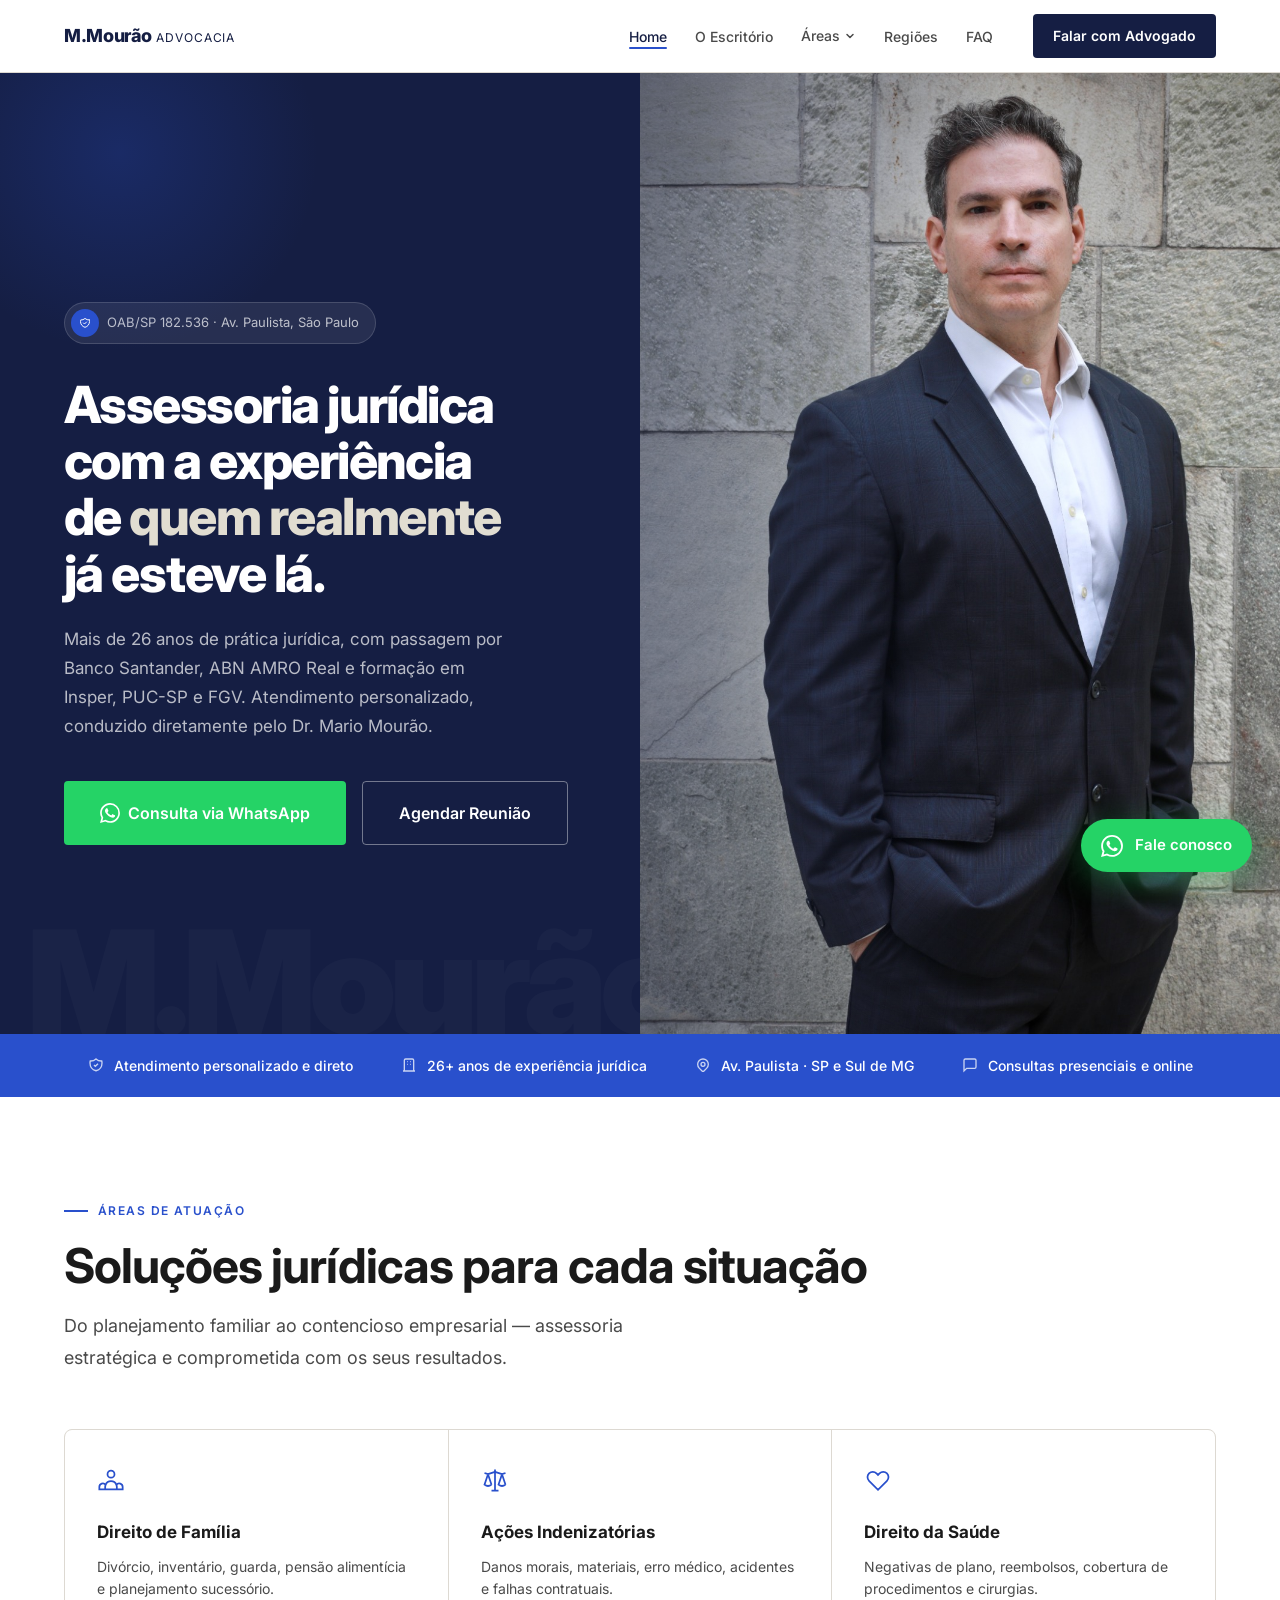
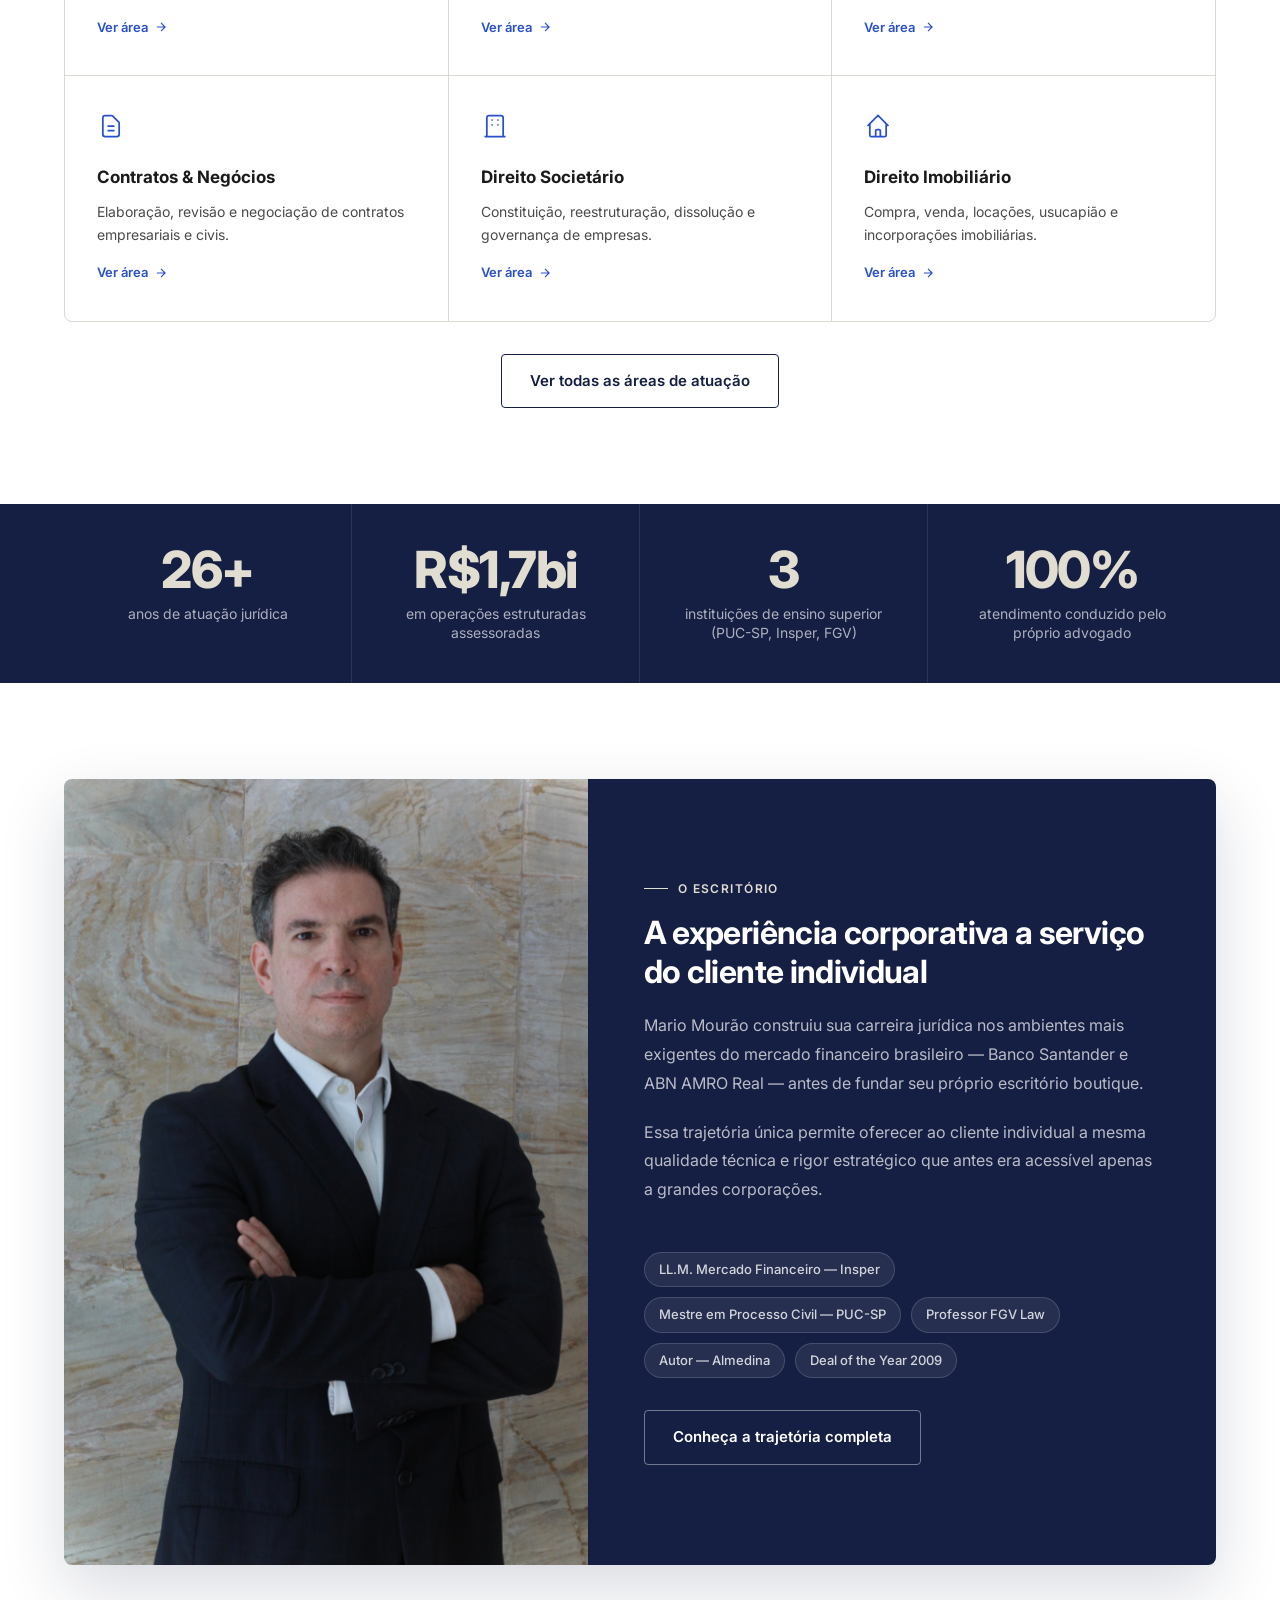
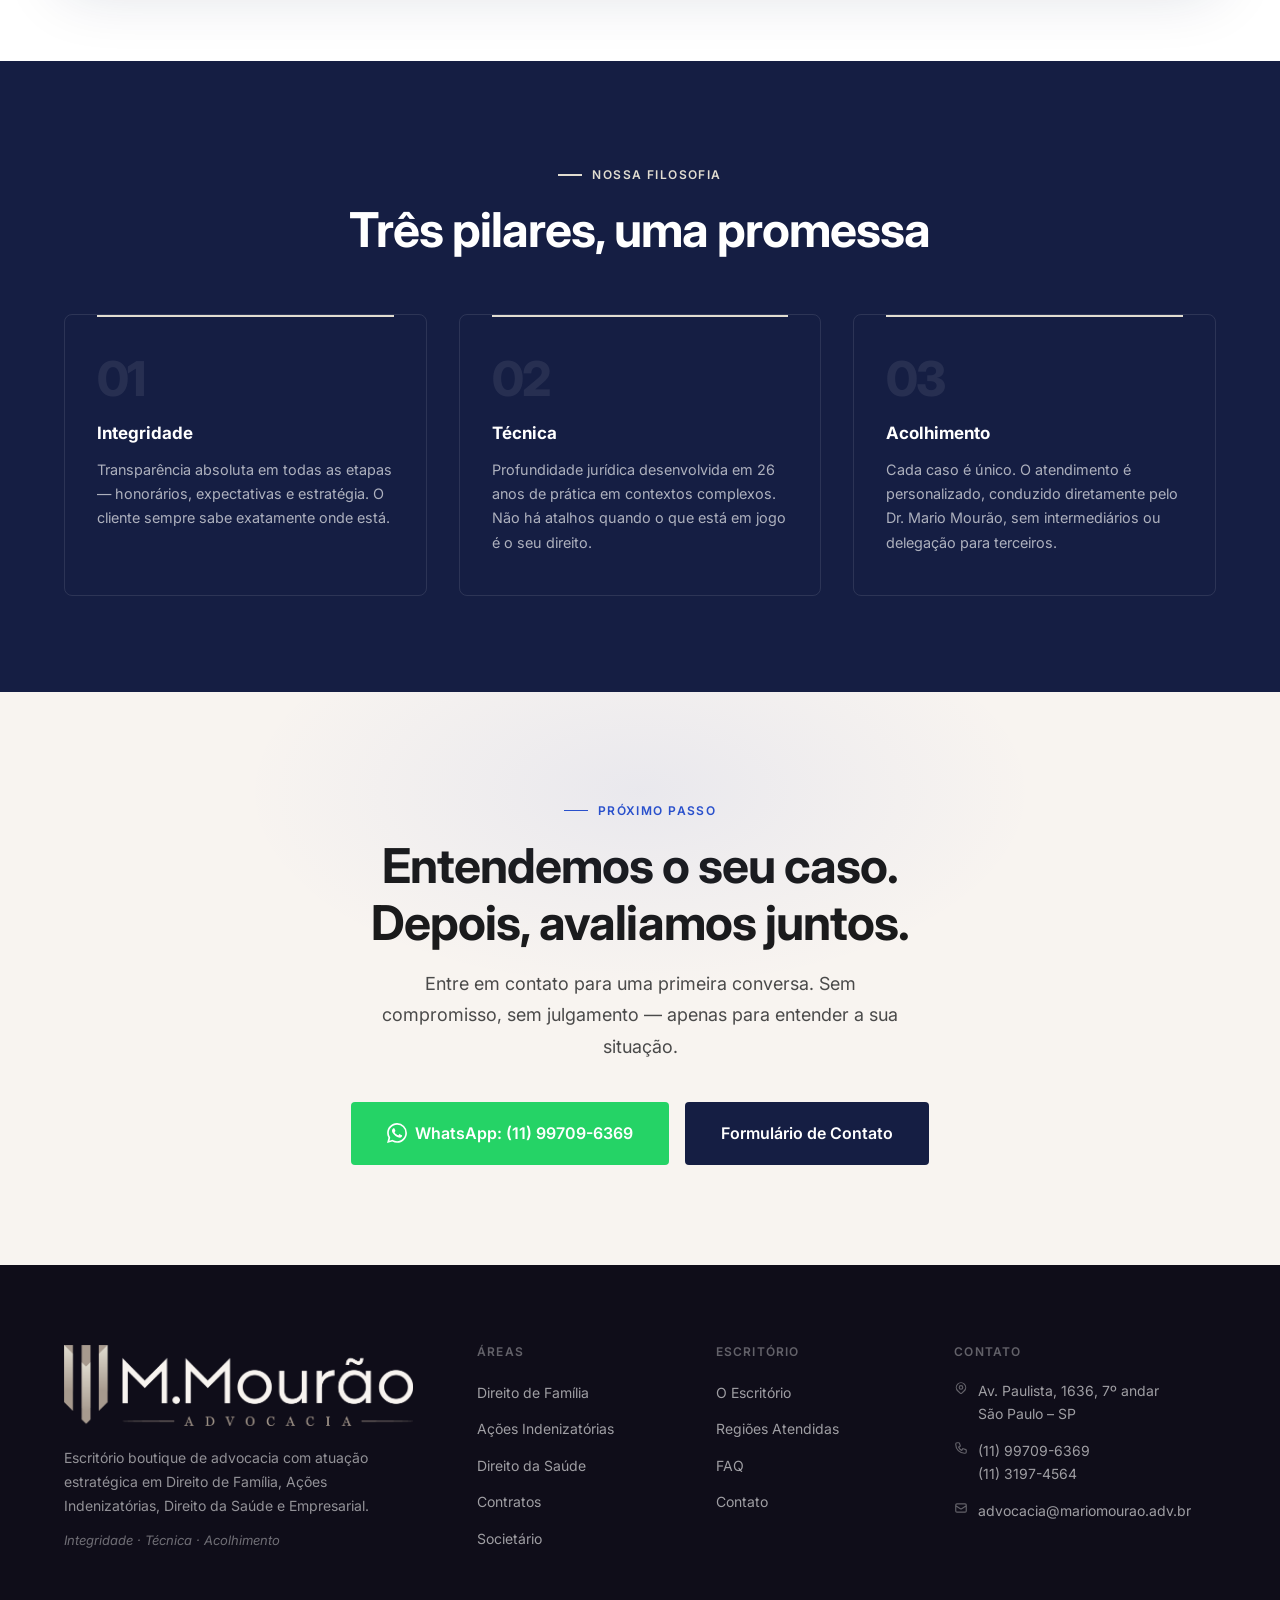
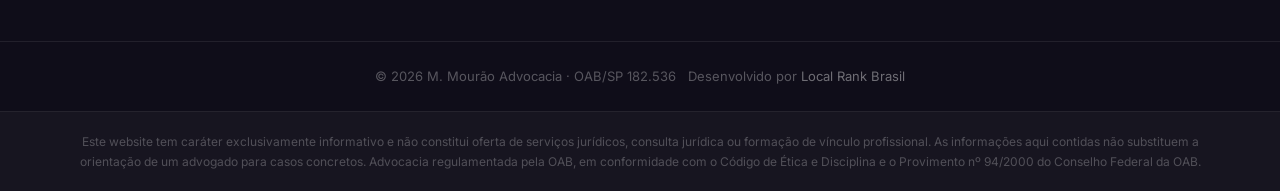
==== website/index.html @ 412c149c "Add complete website with brand-correct design system and 4 SEO templates 6 institutional pages: Hom" ====
<!DOCTYPE html>
<html lang="pt-BR">
<head>
  <meta charset="UTF-8">
  <meta name="viewport" content="width=device-width, initial-scale=1.0">
  <title>M. Mourão Advocacia | Assessoria Jurídica Personalizada em São Paulo</title>
  <meta name="description" content="Assessoria jurídica personalizada com mais de 26 anos de experiência. Direito de Família, Saúde, Contencioso e Empresarial. Av. Paulista, São Paulo.">
  <link rel="canonical" href="https://mmouraoadvocacia.com.br/">
  <link rel="icon" href="assets/logo/mmourao-favicon.svg" type="image/svg+xml">

  <link rel="preconnect" href="https://fonts.googleapis.com">
  <link rel="preconnect" href="https://fonts.gstatic.com" crossorigin>
  <link href="https://fonts.googleapis.com/css2?family=Inter:wght@300;400;500;600;700;800&display=swap" rel="stylesheet">
  <link rel="stylesheet" href="css/main.css">

  <script type="application/ld+json">
  {"@context":"https://schema.org","@type":"LegalService","name":"M. Mourão Advocacia","url":"https://mmouraoadvocacia.com.br","telephone":"+55-11-99709-6369","email":"advocacia@mariomourao.adv.br","address":{"@type":"PostalAddress","streetAddress":"Av. Paulista, 1636, 7º andar","addressLocality":"São Paulo","addressRegion":"SP","addressCountry":"BR"},"founder":{"@type":"Person","name":"Mario Mourão","jobTitle":"Advogado","alumniOf":["PUC-SP","Insper","FGV Law"]}}
  </script>

  <style>
    /* ── Home-specific ── */
    .fade-up { opacity: 0; transform: translateY(24px); transition: opacity .6s ease, transform .6s ease; }
    .fade-up.in-view { opacity: 1; transform: none; }

    /* Hero */
    .hero-home {
      min-height: 100vh;
      display: grid; grid-template-columns: 1fr 1fr;
      overflow: hidden;
    }
    .hero-text-col {
      background: var(--mar);
      padding: 120px 64px 80px;
      display: flex; flex-direction: column; justify-content: center;
      position: relative; overflow: hidden;
    }
    .hero-text-col::before {
      content: '';
      position: absolute; top: -120px; left: -80px;
      width: 400px; height: 400px;
      background: radial-gradient(circle, rgba(41,80,204,.25) 0%, transparent 70%);
      pointer-events: none;
    }
    .hero-text-col::after {
      content: 'M.Mourão';
      position: absolute; bottom: -20px; right: -40px;
      font-size: 9rem; font-weight: 900; letter-spacing: -.05em;
      color: rgba(255,255,255,.025);
      pointer-events: none; line-height: 1; white-space: nowrap;
    }
    .hero-photo-col {
      position: relative; overflow: hidden;
    }
    .hero-photo-col img {
      width: 100%; height: 100%;
      object-fit: cover; object-position: 40% top;
    }
    .hero-photo-col::after {
      content: '';
      position: absolute; inset: 0;
      background: linear-gradient(to right, rgba(21,30,67,.4) 0%, transparent 60%);
    }
    .hero-oab {
      display: inline-flex; align-items: center; gap: 8px;
      background: rgba(255,255,255,.08);
      border: 1px solid rgba(255,255,255,.15);
      border-radius: 100px;
      padding: 6px 16px 6px 6px;
      font-size: .8125rem; color: rgba(255,255,255,.7);
      margin-bottom: 32px; width: fit-content;
    }
    .hero-oab-dot {
      width: 28px; height: 28px; border-radius: 50%;
      background: var(--ceu);
      display: flex; align-items: center; justify-content: center;
    }
    .hero-h1 {
      font-size: clamp(2.5rem, 4vw, 3.75rem);
      font-weight: 800; letter-spacing: -.03em;
      line-height: 1.1; color: #fff;
      margin-bottom: 24px;
    }
    .hero-h1 em { font-style: normal; color: var(--areia); }
    .hero-lead {
      font-size: 1.0625rem; color: rgba(255,255,255,.7);
      line-height: 1.7; margin-bottom: 40px;
      max-width: 440px;
    }

    /* Diferenciais strip */
    .strip {
      background: var(--ceu); color: #fff;
      padding: 20px 0;
    }
    .strip-inner {
      display: flex; align-items: center; justify-content: center;
      gap: 48px; flex-wrap: wrap;
    }
    .strip-item {
      display: flex; align-items: center; gap: 10px;
      font-size: .875rem; font-weight: 500;
    }
    .strip-item svg { opacity: .75; }

    /* Areas section */
    .areas-grid-home {
      display: grid; grid-template-columns: repeat(3, 1fr);
      gap: 1px; background: var(--c-border);
      border: 1px solid var(--c-border);
      border-radius: var(--r-md); overflow: hidden;
    }

    /* About section */
    .about-wrap {
      display: grid; grid-template-columns: 5fr 6fr;
      gap: 0; border-radius: var(--r-md); overflow: hidden;
      box-shadow: var(--sh-lg);
    }
    .about-img {
      position: relative;
    }
    .about-img img {
      width: 100%; height: 100%;
      object-fit: cover; object-position: center top;
    }
    .about-content {
      background: var(--mar); color: #fff;
      padding: 64px 56px;
      display: flex; flex-direction: column; justify-content: center;
    }
    .about-content h2 { color: #fff; margin-bottom: 20px; }
    .about-content p { color: rgba(255,255,255,.7); line-height: 1.8; margin-bottom: 20px; }
    .cred-tags { display: flex; flex-wrap: wrap; gap: 10px; margin-top: 28px; }
    .cred-tag {
      padding: 6px 14px; border-radius: 100px;
      font-size: .8125rem; font-weight: 500;
      background: rgba(255,255,255,.08);
      border: 1px solid rgba(255,255,255,.15);
      color: rgba(255,255,255,.8);
    }

    /* CTA section */
    .cta-section {
      background: var(--espuma);
      text-align: center; padding: 100px 0;
      position: relative; overflow: hidden;
    }
    .cta-section::before {
      content: '';
      position: absolute; top: -100px; left: 50%; transform: translateX(-50%);
      width: 800px; height: 400px;
      background: radial-gradient(ellipse, rgba(41,80,204,.07) 0%, transparent 70%);
    }

    @media (max-width: 1024px) {
      .hero-home { grid-template-columns: 1fr; min-height: auto; }
      .hero-text-col { padding: 100px 32px 64px; }
      .hero-photo-col { height: 480px; }
      .about-wrap { grid-template-columns: 1fr; }
      .about-img { height: 380px; }
      .about-content { padding: 48px 36px; }
    }
    @media (max-width: 768px) {
      .hero-text-col { padding: 80px 24px 56px; }
      .hero-text-col::after { display: none; }
      .about-content { padding: 40px 24px; }
      .strip-inner { gap: 24px; }
      .areas-grid-home { grid-template-columns: 1fr; }
    }
  </style>
</head>
<body>

<!-- ─── HEADER ────────────────────────────────────────────── -->
<header class="hdr">
  <div class="container">
    <div class="hdr-inner">
      <a href="index.html" class="hdr-logo">
        <img src="https://mmouraoadvocacia.com.br/wp-content/uploads/2026/06/mmourao-hz-azul.png"
             alt="M. Mourão Advocacia"
             onerror="this.style.display='none';this.nextElementSibling.style.display='block'">
        <span style="display:none;font-size:1.125rem;font-weight:800;color:var(--mar);letter-spacing:-.02em">M.Mourão <span style="font-weight:400;font-size:.75rem;letter-spacing:.08em;text-transform:uppercase">Advocacia</span></span>
      </a>

      <nav class="hdr-nav" aria-label="Navegação principal">
        <ul class="nav-list">
          <li><a href="index.html" class="active">Home</a></li>
          <li><a href="o-escritorio.html">O Escritório</a></li>
          <li class="has-dd">
            <a href="areas-de-atuacao.html" class="dd-trigger">
              Áreas
              <svg width="12" height="12" viewBox="0 0 12 12" fill="none"><path d="M3 4.5L6 7.5L9 4.5" stroke="currentColor" stroke-width="1.5" stroke-linecap="round" stroke-linejoin="round"/></svg>
            </a>
            <div class="dd-menu">
              <a href="areas-de-atuacao.html">Todas as Áreas</a>
              <a href="templates/area.html">Direito de Família</a>
              <a href="areas-de-atuacao.html">Ações Indenizatórias</a>
              <a href="areas-de-atuacao.html">Direito da Saúde</a>
              <a href="areas-de-atuacao.html">Contratos & Negócios</a>
            </div>
          </li>
          <li><a href="regioes-atendidas.html">Regiões</a></li>
          <li><a href="faq.html">FAQ</a></li>
        </ul>
        <div class="hdr-cta">
          <a href="contato.html" class="btn btn--primary">Falar com Advogado</a>
        </div>
      </nav>

      <button class="hdr-burger" aria-label="Menu">
        <span></span><span></span><span></span>
      </button>
    </div>
  </div>
</header>

<nav class="mobile-nav" aria-label="Menu mobile">
  <a href="index.html">Home</a>
  <a href="o-escritorio.html">O Escritório</a>
  <a href="areas-de-atuacao.html">Áreas de Atuação</a>
  <a href="regioes-atendidas.html">Regiões Atendidas</a>
  <a href="faq.html">FAQ</a>
  <a href="contato.html">Contato</a>
  <a href="https://wa.me/5511997096369" class="btn btn--wa">
    <svg width="18" height="18" viewBox="0 0 24 24" fill="currentColor"><path d="M17.472 14.382c-.297-.149-1.758-.867-2.03-.967-.273-.099-.471-.148-.67.15-.197.297-.767.966-.94 1.164-.173.199-.347.223-.644.075-.297-.15-1.255-.463-2.39-1.475-.883-.788-1.48-1.761-1.653-2.059-.173-.297-.018-.458.13-.606.134-.133.298-.347.446-.52.149-.174.198-.298.298-.497.099-.198.05-.371-.025-.52-.075-.149-.669-1.612-.916-2.207-.242-.579-.487-.5-.669-.51-.173-.008-.371-.01-.57-.01-.198 0-.52.074-.792.372-.272.297-1.04 1.016-1.04 2.479 0 1.462 1.065 2.875 1.213 3.074.149.198 2.096 3.2 5.077 4.487.709.306 1.262.489 1.694.625.712.227 1.36.195 1.871.118.571-.085 1.758-.719 2.006-1.413.248-.694.248-1.289.173-1.413-.074-.124-.272-.198-.57-.347m-5.421 7.403h-.004a9.87 9.87 0 01-5.031-1.378l-.361-.214-3.741.982.998-3.648-.235-.374a9.86 9.86 0 01-1.51-5.26c.001-5.45 4.436-9.884 9.888-9.884 2.64 0 5.122 1.03 6.988 2.898a9.825 9.825 0 012.893 6.994c-.003 5.45-4.437 9.884-9.885 9.884m8.413-18.297A11.815 11.815 0 0012.05 0C5.495 0 .16 5.335.157 11.892c0 2.096.547 4.142 1.588 5.945L.057 24l6.305-1.654a11.882 11.882 0 005.683 1.448h.005c6.554 0 11.89-5.335 11.893-11.893a11.821 11.821 0 00-3.48-8.413z"/></svg>
    WhatsApp
  </a>
</nav>

<!-- ─── HERO ───────────────────────────────────────────────── -->
<section class="hero-home" aria-label="Apresentação">
  <div class="hero-text-col">
    <div class="hero-oab">
      <span class="hero-oab-dot">
        <svg width="12" height="12" viewBox="0 0 24 24" fill="white"><path d="M9 12l2 2 4-4m5.618-4.016A11.955 11.955 0 0112 2.944a11.955 11.955 0 01-8.618 3.04A12.02 12.02 0 003 9c0 5.591 3.824 10.29 9 11.622 5.176-1.332 9-6.03 9-11.622 0-1.042-.133-2.052-.382-3.016z" stroke="white" stroke-width="2" stroke-linecap="round" stroke-linejoin="round" fill="none"/></svg>
      </span>
      OAB/SP 182.536 · Av. Paulista, São Paulo
    </div>

    <h1 class="hero-h1">
      Assessoria jurídica<br>
      com a experiência<br>
      de <em>quem realmente</em><br>
      já esteve lá.
    </h1>
    <p class="hero-lead">
      Mais de 26 anos de prática jurídica, com passagem por Banco Santander, ABN AMRO Real e formação em Insper, PUC-SP e FGV. Atendimento personalizado, conduzido diretamente pelo Dr. Mario Mourão.
    </p>
    <div class="hero-ctas">
      <a href="https://wa.me/5511997096369?text=Olá,%20gostaria%20de%20agendar%20uma%20consulta." class="btn btn--wa btn--lg" target="_blank" rel="noopener">
        <svg width="20" height="20" viewBox="0 0 24 24" fill="currentColor"><path d="M17.472 14.382c-.297-.149-1.758-.867-2.03-.967-.273-.099-.471-.148-.67.15-.197.297-.767.966-.94 1.164-.173.199-.347.223-.644.075-.297-.15-1.255-.463-2.39-1.475-.883-.788-1.48-1.761-1.653-2.059-.173-.297-.018-.458.13-.606.134-.133.298-.347.446-.52.149-.174.198-.298.298-.497.099-.198.05-.371-.025-.52-.075-.149-.669-1.612-.916-2.207-.242-.579-.487-.5-.669-.51-.173-.008-.371-.01-.57-.01-.198 0-.52.074-.792.372-.272.297-1.04 1.016-1.04 2.479 0 1.462 1.065 2.875 1.213 3.074.149.198 2.096 3.2 5.077 4.487.709.306 1.262.489 1.694.625.712.227 1.36.195 1.871.118.571-.085 1.758-.719 2.006-1.413.248-.694.248-1.289.173-1.413-.074-.124-.272-.198-.57-.347m-5.421 7.403h-.004a9.87 9.87 0 01-5.031-1.378l-.361-.214-3.741.982.998-3.648-.235-.374a9.86 9.86 0 01-1.51-5.26c.001-5.45 4.436-9.884 9.888-9.884 2.64 0 5.122 1.03 6.988 2.898a9.825 9.825 0 012.893 6.994c-.003 5.45-4.437 9.884-9.885 9.884m8.413-18.297A11.815 11.815 0 0012.05 0C5.495 0 .16 5.335.157 11.892c0 2.096.547 4.142 1.588 5.945L.057 24l6.305-1.654a11.882 11.882 0 005.683 1.448h.005c6.554 0 11.89-5.335 11.893-11.893a11.821 11.821 0 00-3.48-8.413z"/></svg>
        Consulta via WhatsApp
      </a>
      <a href="contato.html" class="btn btn--outline-light btn--lg">Agendar Reunião</a>
    </div>
  </div>
  <div class="hero-photo-col">
    <img src="assets/fotos/mario-01.jpg" alt="Dr. Mario Mourão, advogado" loading="eager">
  </div>
</section>

<!-- ─── STRIP ──────────────────────────────────────────────── -->
<div class="strip">
  <div class="container">
    <div class="strip-inner">
      <div class="strip-item">
        <svg width="16" height="16" viewBox="0 0 24 24" fill="none" stroke="currentColor" stroke-width="2"><path d="M9 12l2 2 4-4m5.618-4.016A11.955 11.955 0 0112 2.944a11.955 11.955 0 01-8.618 3.04A12.02 12.02 0 003 9c0 5.591 3.824 10.29 9 11.622 5.176-1.332 9-6.03 9-11.622 0-1.042-.133-2.052-.382-3.016z"/></svg>
        Atendimento personalizado e direto
      </div>
      <div class="strip-item">
        <svg width="16" height="16" viewBox="0 0 24 24" fill="none" stroke="currentColor" stroke-width="2"><path d="M19 21V5a2 2 0 00-2-2H7a2 2 0 00-2 2v16m14 0H5m14 0h2M5 21H3M9 7h1m-1 4h1m4-4h1m-1 4h1"/></svg>
        26+ anos de experiência jurídica
      </div>
      <div class="strip-item">
        <svg width="16" height="16" viewBox="0 0 24 24" fill="none" stroke="currentColor" stroke-width="2"><path d="M17.657 16.657L13.414 20.9a1.998 1.998 0 01-2.827 0l-4.244-4.243a8 8 0 1111.314 0z"/><path d="M15 11a3 3 0 11-6 0 3 3 0 016 0z"/></svg>
        Av. Paulista · SP e Sul de MG
      </div>
      <div class="strip-item">
        <svg width="16" height="16" viewBox="0 0 24 24" fill="none" stroke="currentColor" stroke-width="2"><path d="M21 15a2 2 0 01-2 2H7l-4 4V5a2 2 0 012-2h14a2 2 0 012 2z"/></svg>
        Consultas presenciais e online
      </div>
    </div>
  </div>
</div>

<!-- ─── ÁREAS ──────────────────────────────────────────────── -->
<section class="section">
  <div class="container">
    <div class="sec-hdr fade-up">
      <div class="eyebrow">Áreas de Atuação</div>
      <h2 class="h-lg">Soluções jurídicas para cada situação</h2>
      <p class="lead">Do planejamento familiar ao contencioso empresarial — assessoria estratégica e comprometida com os seus resultados.</p>
    </div>

    <div class="areas-grid-home fade-up">
      <div class="area-card">
        <div class="area-card__icon">
          <svg width="28" height="28" viewBox="0 0 24 24" fill="none" stroke="currentColor" stroke-width="1.5"><path d="M17 20h5v-2a3 3 0 00-5.356-1.857M17 20H7m10 0v-2c0-.656-.126-1.283-.356-1.857M7 20H2v-2a3 3 0 015.356-1.857M7 20v-2c0-.656.126-1.283.356-1.857m0 0a5.002 5.002 0 019.288 0M15 7a3 3 0 11-6 0 3 3 0 016 0z"/></svg>
        </div>
        <div class="area-card__title">Direito de Família</div>
        <div class="area-card__text">Divórcio, inventário, guarda, pensão alimentícia e planejamento sucessório.</div>
        <a href="templates/area.html" class="area-card__link">Ver área <svg width="14" height="14" viewBox="0 0 24 24" fill="none" stroke="currentColor" stroke-width="2"><path d="M5 12h14M12 5l7 7-7 7"/></svg></a>
      </div>

      <div class="area-card">
        <div class="area-card__icon">
          <svg width="28" height="28" viewBox="0 0 24 24" fill="none" stroke="currentColor" stroke-width="1.5"><path d="M3 6l3 1m0 0l-3 9a5.002 5.002 0 006.001 0M6 7l3 9M6 7l6-2m6 2l3-1m-3 1l-3 9a5.002 5.002 0 006.001 0M18 7l3 9m-3-9l-6-2m0-2v2m0 16V5m0 16H9m3 0h3"/></svg>
        </div>
        <div class="area-card__title">Ações Indenizatórias</div>
        <div class="area-card__text">Danos morais, materiais, erro médico, acidentes e falhas contratuais.</div>
        <a href="areas-de-atuacao.html" class="area-card__link">Ver área <svg width="14" height="14" viewBox="0 0 24 24" fill="none" stroke="currentColor" stroke-width="2"><path d="M5 12h14M12 5l7 7-7 7"/></svg></a>
      </div>

      <div class="area-card">
        <div class="area-card__icon">
          <svg width="28" height="28" viewBox="0 0 24 24" fill="none" stroke="currentColor" stroke-width="1.5"><path d="M4.318 6.318a4.5 4.5 0 000 6.364L12 20.364l7.682-7.682a4.5 4.5 0 00-6.364-6.364L12 7.636l-1.318-1.318a4.5 4.5 0 00-6.364 0z"/></svg>
        </div>
        <div class="area-card__title">Direito da Saúde</div>
        <div class="area-card__text">Negativas de plano, reembolsos, cobertura de procedimentos e cirurgias.</div>
        <a href="areas-de-atuacao.html" class="area-card__link">Ver área <svg width="14" height="14" viewBox="0 0 24 24" fill="none" stroke="currentColor" stroke-width="2"><path d="M5 12h14M12 5l7 7-7 7"/></svg></a>
      </div>

      <div class="area-card">
        <div class="area-card__icon">
          <svg width="28" height="28" viewBox="0 0 24 24" fill="none" stroke="currentColor" stroke-width="1.5"><path d="M9 12h6m-6 4h6m2 5H7a2 2 0 01-2-2V5a2 2 0 012-2h5.586a1 1 0 01.707.293l5.414 5.414a1 1 0 01.293.707V19a2 2 0 01-2 2z"/></svg>
        </div>
        <div class="area-card__title">Contratos & Negócios</div>
        <div class="area-card__text">Elaboração, revisão e negociação de contratos empresariais e civis.</div>
        <a href="areas-de-atuacao.html" class="area-card__link">Ver área <svg width="14" height="14" viewBox="0 0 24 24" fill="none" stroke="currentColor" stroke-width="2"><path d="M5 12h14M12 5l7 7-7 7"/></svg></a>
      </div>

      <div class="area-card">
        <div class="area-card__icon">
          <svg width="28" height="28" viewBox="0 0 24 24" fill="none" stroke="currentColor" stroke-width="1.5"><path d="M19 21V5a2 2 0 00-2-2H7a2 2 0 00-2 2v16m14 0H5m14 0h2M5 21H3M9 7h1m-1 4h1m4-4h1m-1 4h1"/></svg>
        </div>
        <div class="area-card__title">Direito Societário</div>
        <div class="area-card__text">Constituição, reestruturação, dissolução e governança de empresas.</div>
        <a href="areas-de-atuacao.html" class="area-card__link">Ver área <svg width="14" height="14" viewBox="0 0 24 24" fill="none" stroke="currentColor" stroke-width="2"><path d="M5 12h14M12 5l7 7-7 7"/></svg></a>
      </div>

      <div class="area-card">
        <div class="area-card__icon">
          <svg width="28" height="28" viewBox="0 0 24 24" fill="none" stroke="currentColor" stroke-width="1.5"><path d="M3 12l2-2m0 0l7-7 7 7M5 10v10a1 1 0 001 1h3m10-11l2 2m-2-2v10a1 1 0 01-1 1h-3m-6 0a1 1 0 001-1v-4a1 1 0 011-1h2a1 1 0 011 1v4a1 1 0 001 1m-6 0h6"/></svg>
        </div>
        <div class="area-card__title">Direito Imobiliário</div>
        <div class="area-card__text">Compra, venda, locações, usucapião e incorporações imobiliárias.</div>
        <a href="areas-de-atuacao.html" class="area-card__link">Ver área <svg width="14" height="14" viewBox="0 0 24 24" fill="none" stroke="currentColor" stroke-width="2"><path d="M5 12h14M12 5l7 7-7 7"/></svg></a>
      </div>
    </div>

    <div class="text-center mt-8 fade-up">
      <a href="areas-de-atuacao.html" class="btn btn--outline">Ver todas as áreas de atuação</a>
    </div>
  </div>
</section>

<!-- ─── STATS ──────────────────────────────────────────────── -->
<section class="section--dark">
  <div class="container">
    <div class="stats-grid fade-up">
      <div class="stat-item">
        <div class="stat-num">26+</div>
        <div class="stat-label">anos de atuação jurídica</div>
      </div>
      <div class="stat-item">
        <div class="stat-num">R$1,7bi</div>
        <div class="stat-label">em operações estruturadas assessoradas</div>
      </div>
      <div class="stat-item">
        <div class="stat-num">3</div>
        <div class="stat-label">instituições de ensino superior (PUC-SP, Insper, FGV)</div>
      </div>
      <div class="stat-item">
        <div class="stat-num">100%</div>
        <div class="stat-label">atendimento conduzido pelo próprio advogado</div>
      </div>
    </div>
  </div>
</section>

<!-- ─── SOBRE ──────────────────────────────────────────────── -->
<section class="section">
  <div class="container">
    <div class="about-wrap fade-up">
      <div class="about-img">
        <img src="assets/fotos/mario-02.jpg" alt="Dr. Mario Mourão — advogado com 26 anos de experiência">
      </div>
      <div class="about-content">
        <div class="eyebrow eyebrow--light">O Escritório</div>
        <h2 class="h-md">A experiência corporativa a serviço do cliente individual</h2>
        <p>Mario Mourão construiu sua carreira jurídica nos ambientes mais exigentes do mercado financeiro brasileiro — Banco Santander e ABN AMRO Real — antes de fundar seu próprio escritório boutique.</p>
        <p>Essa trajetória única permite oferecer ao cliente individual a mesma qualidade técnica e rigor estratégico que antes era acessível apenas a grandes corporações.</p>
        <div class="cred-tags">
          <span class="cred-tag">LL.M. Mercado Financeiro — Insper</span>
          <span class="cred-tag">Mestre em Processo Civil — PUC-SP</span>
          <span class="cred-tag">Professor FGV Law</span>
          <span class="cred-tag">Autor — Almedina</span>
          <span class="cred-tag">Deal of the Year 2009</span>
        </div>
        <div class="mt-8">
          <a href="o-escritorio.html" class="btn btn--outline-light">Conheça a trajetória completa</a>
        </div>
      </div>
    </div>
  </div>
</section>

<!-- ─── PILARES ────────────────────────────────────────────── -->
<section class="section--dark section">
  <div class="container">
    <div class="sec-hdr sec-hdr--center fade-up">
      <div class="eyebrow eyebrow--light">Nossa Filosofia</div>
      <h2 class="h-lg" style="color:#fff">Três pilares, uma promessa</h2>
    </div>
    <div class="pillar-grid fade-up">
      <div class="pillar">
        <div class="pillar-num">01</div>
        <div class="pillar-title">Integridade</div>
        <div class="pillar-text">Transparência absoluta em todas as etapas — honorários, expectativas e estratégia. O cliente sempre sabe exatamente onde está.</div>
      </div>
      <div class="pillar">
        <div class="pillar-num">02</div>
        <div class="pillar-title">Técnica</div>
        <div class="pillar-text">Profundidade jurídica desenvolvida em 26 anos de prática em contextos complexos. Não há atalhos quando o que está em jogo é o seu direito.</div>
      </div>
      <div class="pillar">
        <div class="pillar-num">03</div>
        <div class="pillar-title">Acolhimento</div>
        <div class="pillar-text">Cada caso é único. O atendimento é personalizado, conduzido diretamente pelo Dr. Mario Mourão, sem intermediários ou delegação para terceiros.</div>
      </div>
    </div>
  </div>
</section>

<!-- ─── CTA ────────────────────────────────────────────────── -->
<section class="cta-section fade-up">
  <div class="container">
    <div class="eyebrow" style="justify-content:center">Próximo passo</div>
    <h2 class="h-lg" style="margin-bottom:16px">Entendemos o seu caso.<br>Depois, avaliamos juntos.</h2>
    <p class="lead" style="max-width:520px;margin:0 auto 40px">Entre em contato para uma primeira conversa. Sem compromisso, sem julgamento — apenas para entender a sua situação.</p>
    <div class="flex-center" style="gap:16px;flex-wrap:wrap">
      <a href="https://wa.me/5511997096369?text=Olá,%20gostaria%20de%20falar%20com%20o%20Dr.%20Mario%20Mourão." class="btn btn--wa btn--lg" target="_blank" rel="noopener">
        <svg width="20" height="20" viewBox="0 0 24 24" fill="currentColor"><path d="M17.472 14.382c-.297-.149-1.758-.867-2.03-.967-.273-.099-.471-.148-.67.15-.197.297-.767.966-.94 1.164-.173.199-.347.223-.644.075-.297-.15-1.255-.463-2.39-1.475-.883-.788-1.48-1.761-1.653-2.059-.173-.297-.018-.458.13-.606.134-.133.298-.347.446-.52.149-.174.198-.298.298-.497.099-.198.05-.371-.025-.52-.075-.149-.669-1.612-.916-2.207-.242-.579-.487-.5-.669-.51-.173-.008-.371-.01-.57-.01-.198 0-.52.074-.792.372-.272.297-1.04 1.016-1.04 2.479 0 1.462 1.065 2.875 1.213 3.074.149.198 2.096 3.2 5.077 4.487.709.306 1.262.489 1.694.625.712.227 1.36.195 1.871.118.571-.085 1.758-.719 2.006-1.413.248-.694.248-1.289.173-1.413-.074-.124-.272-.198-.57-.347m-5.421 7.403h-.004a9.87 9.87 0 01-5.031-1.378l-.361-.214-3.741.982.998-3.648-.235-.374a9.86 9.86 0 01-1.51-5.26c.001-5.45 4.436-9.884 9.888-9.884 2.64 0 5.122 1.03 6.988 2.898a9.825 9.825 0 012.893 6.994c-.003 5.45-4.437 9.884-9.885 9.884m8.413-18.297A11.815 11.815 0 0012.05 0C5.495 0 .16 5.335.157 11.892c0 2.096.547 4.142 1.588 5.945L.057 24l6.305-1.654a11.882 11.882 0 005.683 1.448h.005c6.554 0 11.89-5.335 11.893-11.893a11.821 11.821 0 00-3.48-8.413z"/></svg>
        WhatsApp: (11) 99709-6369
      </a>
      <a href="contato.html" class="btn btn--primary btn--lg">Formulário de Contato</a>
    </div>
  </div>
</section>

<!-- ─── FOOTER ─────────────────────────────────────────────── -->
<footer class="ftr">
  <div class="container">
    <div class="ftr-grid">
      <div>
        <img src="assets/logo/mmourao-hz-branco.png" alt="M. Mourão Advocacia"
             onerror="this.style.display='none'">
        <p class="ftr-about" style="margin-top:20px">Escritório boutique de advocacia com atuação estratégica em Direito de Família, Ações Indenizatórias, Direito da Saúde e Empresarial.</p>
        <p class="ftr-tagline">Integridade · Técnica · Acolhimento</p>
      </div>
      <div class="ftr-col">
        <h4>Áreas</h4>
        <ul>
          <li><a href="templates/area.html">Direito de Família</a></li>
          <li><a href="areas-de-atuacao.html">Ações Indenizatórias</a></li>
          <li><a href="areas-de-atuacao.html">Direito da Saúde</a></li>
          <li><a href="areas-de-atuacao.html">Contratos</a></li>
          <li><a href="areas-de-atuacao.html">Societário</a></li>
        </ul>
      </div>
      <div class="ftr-col">
        <h4>Escritório</h4>
        <ul>
          <li><a href="o-escritorio.html">O Escritório</a></li>
          <li><a href="regioes-atendidas.html">Regiões Atendidas</a></li>
          <li><a href="faq.html">FAQ</a></li>
          <li><a href="contato.html">Contato</a></li>
        </ul>
      </div>
      <div class="ftr-col">
        <h4>Contato</h4>
        <div class="ftr-contact-item">
          <svg width="14" height="14" viewBox="0 0 24 24" fill="none" stroke="currentColor" stroke-width="2"><path d="M17.657 16.657L13.414 20.9a1.998 1.998 0 01-2.827 0l-4.244-4.243a8 8 0 1111.314 0z"/><path d="M15 11a3 3 0 11-6 0 3 3 0 016 0z"/></svg>
          <span>Av. Paulista, 1636, 7º andar<br>São Paulo – SP</span>
        </div>
        <div class="ftr-contact-item">
          <svg width="14" height="14" viewBox="0 0 24 24" fill="none" stroke="currentColor" stroke-width="2"><path d="M3 5a2 2 0 012-2h3.28a1 1 0 01.948.684l1.498 4.493a1 1 0 01-.502 1.21l-2.257 1.13a11.042 11.042 0 005.516 5.516l1.13-2.257a1 1 0 011.21-.502l4.493 1.498a1 1 0 01.684.949V19a2 2 0 01-2 2h-1C9.716 21 3 14.284 3 6V5z"/></svg>
          <span>(11) 99709-6369<br>(11) 3197-4564</span>
        </div>
        <div class="ftr-contact-item">
          <svg width="14" height="14" viewBox="0 0 24 24" fill="none" stroke="currentColor" stroke-width="2"><path d="M3 8l7.89 5.26a2 2 0 002.22 0L21 8M5 19h14a2 2 0 002-2V7a2 2 0 00-2-2H5a2 2 0 00-2 2v10a2 2 0 002 2z"/></svg>
          <span>advocacia@mariomourao.adv.br</span>
        </div>
      </div>
    </div>
  </div>
  <div class="ftr-bottom">
    <div class="container" style="display:flex;justify-content:space-between;align-items:center;flex-wrap:wrap;gap:12px">
      <span>© 2026 M. Mourão Advocacia · OAB/SP 182.536</span>
      <span>Desenvolvido por <a href="https://localrankbrasil.com.br" style="color:rgba(255,255,255,.4)">Local Rank Brasil</a></span>
    </div>
  </div>
  <div class="ftr-disclaimer">
    <div class="container">
      Este website tem caráter exclusivamente informativo e não constitui oferta de serviços jurídicos, consulta jurídica ou formação de vínculo profissional. As informações aqui contidas não substituem a orientação de um advogado para casos concretos. Advocacia regulamentada pela OAB, em conformidade com o Código de Ética e Disciplina e o Provimento nº 94/2000 do Conselho Federal da OAB.
    </div>
  </div>
</footer>

<!-- ─── WHATSAPP FLOAT ──────────────────────────────────────── -->
<a href="https://wa.me/5511997096369?text=Olá,%20gostaria%20de%20falar%20com%20o%20Dr.%20Mario%20Mourão." class="wa-float" target="_blank" rel="noopener" aria-label="WhatsApp">
  <svg width="22" height="22" viewBox="0 0 24 24" fill="currentColor"><path d="M17.472 14.382c-.297-.149-1.758-.867-2.03-.967-.273-.099-.471-.148-.67.15-.197.297-.767.966-.94 1.164-.173.199-.347.223-.644.075-.297-.15-1.255-.463-2.39-1.475-.883-.788-1.48-1.761-1.653-2.059-.173-.297-.018-.458.13-.606.134-.133.298-.347.446-.52.149-.174.198-.298.298-.497.099-.198.05-.371-.025-.52-.075-.149-.669-1.612-.916-2.207-.242-.579-.487-.5-.669-.51-.173-.008-.371-.01-.57-.01-.198 0-.52.074-.792.372-.272.297-1.04 1.016-1.04 2.479 0 1.462 1.065 2.875 1.213 3.074.149.198 2.096 3.2 5.077 4.487.709.306 1.262.489 1.694.625.712.227 1.36.195 1.871.118.571-.085 1.758-.719 2.006-1.413.248-.694.248-1.289.173-1.413-.074-.124-.272-.198-.57-.347m-5.421 7.403h-.004a9.87 9.87 0 01-5.031-1.378l-.361-.214-3.741.982.998-3.648-.235-.374a9.86 9.86 0 01-1.51-5.26c.001-5.45 4.436-9.884 9.888-9.884 2.64 0 5.122 1.03 6.988 2.898a9.825 9.825 0 012.893 6.994c-.003 5.45-4.437 9.884-9.885 9.884m8.413-18.297A11.815 11.815 0 0012.05 0C5.495 0 .16 5.335.157 11.892c0 2.096.547 4.142 1.588 5.945L.057 24l6.305-1.654a11.882 11.882 0 005.683 1.448h.005c6.554 0 11.89-5.335 11.893-11.893a11.821 11.821 0 00-3.48-8.413z"/></svg>
  <span>Fale conosco</span>
</a>

<script src="js/main.js"></script>
</body>
</html>
---- website/css/main.css ----
/* ═══════════════════════════════════════════════════════════
   M. Mourão Advocacia — Design System
   Brand: Inter · Mar #151e43 · Céu #2950cc · Areia #e1ddd1
   ═══════════════════════════════════════════════════════════ */

/* ─── TOKENS ─────────────────────────────────────────────── */
:root {
  /* Brand palette */
  --mar:       #151e43;
  --ceu:       #2950cc;
  --pedra:     #0f0d19;
  --concha:    #a79a8e;
  --areia:     #e1ddd1;
  --espuma:    #f8f4f0;

  /* Semantic */
  --c-dark:       var(--mar);
  --c-accent:     var(--ceu);
  --c-footer:     var(--pedra);
  --c-bg:         #ffffff;
  --c-bg-soft:    var(--espuma);
  --c-cream:      var(--areia);
  --c-text:       #1a1a1a;
  --c-text-mid:   #4a4a4a;
  --c-text-light: #7a7a7a;
  --c-border:     #ddd9d2;

  /* WhatsApp */
  --c-wa:         #25d366;
  --c-wa-hover:   #1ebe5d;

  /* Type */
  --font:    'Inter', -apple-system, BlinkMacSystemFont, 'Segoe UI', sans-serif;
  --max-w:   1200px;
  --r:       4px;
  --r-md:    8px;
  --ease:    cubic-bezier(.4,0,.2,1);

  /* Shadows */
  --sh-sm: 0 2px 8px rgba(21,30,67,.08);
  --sh-md: 0 8px 32px rgba(21,30,67,.12);
  --sh-lg: 0 24px 64px rgba(21,30,67,.16);
}

/* ─── RESET ──────────────────────────────────────────────── */
*,*::before,*::after { box-sizing: border-box; margin: 0; padding: 0; }
html { scroll-behavior: smooth; font-size: 16px; }
body {
  font-family: var(--font);
  color: var(--c-text);
  background: var(--c-bg);
  line-height: 1.65;
  -webkit-font-smoothing: antialiased;
  -moz-osx-font-smoothing: grayscale;
}
img { max-width: 100%; height: auto; display: block; }
a { color: inherit; text-decoration: none; }
button { cursor: pointer; font-family: var(--font); border: none; background: none; }
ul { list-style: none; }
input, textarea, select {
  font-family: var(--font);
  font-size: 1rem;
  outline: none;
  border: none;
}

/* ─── LAYOUT ─────────────────────────────────────────────── */
.container { max-width: var(--max-w); margin: 0 auto; padding: 0 24px; }
.section { padding: 96px 0; }
.section--sm { padding: 64px 0; }
.section--lg { padding: 128px 0; }
.section--dark {
  background: var(--c-dark);
  color: #fff;
}
.section--soft { background: var(--c-bg-soft); }
.section--cream { background: var(--c-cream); }
.section--footer { background: var(--c-footer); color: #fff; }

/* ─── TYPOGRAPHY ─────────────────────────────────────────── */
.eyebrow {
  display: inline-flex;
  align-items: center;
  gap: 10px;
  font-size: .75rem;
  font-weight: 600;
  letter-spacing: .12em;
  text-transform: uppercase;
  color: var(--c-accent);
  margin-bottom: 16px;
}
.eyebrow::before {
  content: '';
  display: block;
  width: 24px; height: 1.5px;
  background: var(--c-accent);
  flex-shrink: 0;
}
.eyebrow--light { color: var(--areia); }
.eyebrow--light::before { background: var(--areia); }

h1, h2, h3, h4, h5 {
  font-weight: 700;
  line-height: 1.2;
  letter-spacing: -.02em;
}
.h-xl { font-size: clamp(2.5rem, 5vw, 4rem); }
.h-lg { font-size: clamp(2rem, 4vw, 3rem); }
.h-md { font-size: clamp(1.5rem, 2.5vw, 2rem); }
.h-sm { font-size: 1.25rem; }

.lead { font-size: 1.125rem; line-height: 1.75; color: var(--c-text-mid); }
.lead--light { color: rgba(255,255,255,.8); }

/* ─── BUTTONS ────────────────────────────────────────────── */
.btn {
  display: inline-flex;
  align-items: center;
  gap: 8px;
  padding: 14px 28px;
  font-size: .9375rem;
  font-weight: 600;
  border-radius: var(--r);
  transition: all .2s var(--ease);
  white-space: nowrap;
}
.btn--primary {
  background: var(--c-dark);
  color: #fff;
}
.btn--primary:hover { background: #1c2a5c; transform: translateY(-1px); box-shadow: var(--sh-md); }

.btn--wa {
  background: var(--c-wa);
  color: #fff;
}
.btn--wa:hover { background: var(--c-wa-hover); transform: translateY(-1px); box-shadow: 0 8px 24px rgba(37,211,102,.3); }

.btn--outline {
  border: 1.5px solid var(--c-dark);
  color: var(--c-dark);
}
.btn--outline:hover { background: var(--c-dark); color: #fff; }

.btn--outline-light {
  border: 1.5px solid rgba(255,255,255,.4);
  color: #fff;
}
.btn--outline-light:hover { border-color: #fff; background: rgba(255,255,255,.1); }

.btn--lg { padding: 18px 36px; font-size: 1rem; }

/* ─── HEADER ─────────────────────────────────────────────── */
.hdr {
  position: sticky; top: 0; z-index: 200;
  background: #fff;
  border-bottom: 1px solid var(--c-border);
  transition: box-shadow .3s var(--ease);
}
.hdr.stuck { box-shadow: var(--sh-md); }
.hdr-inner {
  display: flex; align-items: center;
  justify-content: space-between;
  height: 72px; gap: 24px;
}
.hdr-logo img { height: 36px; width: auto; }
.hdr-logo-dark { display: none; }

.hdr-nav { display: flex; align-items: center; gap: 40px; }
.nav-list { display: flex; align-items: center; gap: 28px; }
.nav-list a {
  font-size: .875rem; font-weight: 500;
  color: var(--c-text-mid);
  transition: color .2s;
  position: relative;
}
.nav-list a:hover,
.nav-list a.active { color: var(--c-dark); }
.nav-list a.active::after {
  content: '';
  position: absolute; bottom: -4px; left: 0; right: 0;
  height: 2px; background: var(--c-accent);
  border-radius: 1px;
}

/* Dropdown */
.has-dd { position: relative; }
.dd-trigger { display: flex; align-items: center; gap: 4px; }
.dd-trigger svg { transition: transform .2s var(--ease); }
.has-dd:hover .dd-trigger svg { transform: rotate(180deg); }
.dd-menu {
  position: absolute; top: calc(100% + 12px); left: 50%;
  transform: translateX(-50%);
  background: #fff;
  border: 1px solid var(--c-border);
  border-radius: var(--r-md);
  box-shadow: var(--sh-lg);
  min-width: 220px; padding: 8px 0;
  opacity: 0; visibility: hidden; pointer-events: none;
  transition: opacity .2s var(--ease), transform .2s var(--ease);
  transform: translateX(-50%) translateY(-4px);
}
.has-dd:hover .dd-menu {
  opacity: 1; visibility: visible; pointer-events: auto;
  transform: translateX(-50%) translateY(0);
}
.dd-menu a {
  display: block; padding: 10px 20px;
  font-size: .875rem; color: var(--c-text-mid);
  transition: color .15s, background .15s;
}
.dd-menu a:hover { color: var(--c-dark); background: var(--c-bg-soft); }

/* Header CTA */
.hdr-cta .btn {
  padding: 10px 20px;
  font-size: .875rem;
}

/* Hamburger */
.hdr-burger {
  display: none;
  flex-direction: column; gap: 5px; padding: 8px;
  width: 40px; height: 40px; justify-content: center; align-items: center;
}
.hdr-burger span {
  display: block; width: 22px; height: 2px;
  background: var(--c-dark); border-radius: 2px;
  transition: all .3s var(--ease);
}
.hdr-burger.open span:nth-child(1) { transform: translateY(7px) rotate(45deg); }
.hdr-burger.open span:nth-child(2) { opacity: 0; }
.hdr-burger.open span:nth-child(3) { transform: translateY(-7px) rotate(-45deg); }

/* Mobile overlay */
.mobile-nav {
  display: none;
  position: fixed; inset: 72px 0 0 0; z-index: 190;
  background: #fff;
  padding: 32px 24px;
  overflow-y: auto;
  transform: translateY(-8px);
  opacity: 0; visibility: hidden;
  transition: opacity .25s var(--ease), transform .25s var(--ease);
}
.mobile-nav.open {
  opacity: 1; visibility: visible; transform: translateY(0);
}
.mobile-nav a {
  display: block; padding: 14px 0;
  font-size: 1.125rem; font-weight: 500;
  border-bottom: 1px solid var(--c-border);
  color: var(--c-text);
}
.mobile-nav a:last-child { border-bottom: none; }
.mobile-nav .btn {
  margin-top: 24px; width: 100%; justify-content: center;
}

/* ─── BREADCRUMB ─────────────────────────────────────────── */
.breadcrumb {
  padding: 14px 0;
  border-bottom: 1px solid var(--c-border);
  background: var(--c-bg-soft);
}
.bc-list {
  display: flex; align-items: center; gap: 8px;
  font-size: .8125rem; color: var(--c-text-light);
}
.bc-list a { transition: color .15s; }
.bc-list a:hover { color: var(--c-dark); }
.bc-sep { color: var(--c-concha); font-size: .625rem; }
.bc-current { color: var(--c-text-mid); font-weight: 500; }

/* ─── HERO ───────────────────────────────────────────────── */
.hero {
  position: relative;
  min-height: 92vh;
  display: flex; align-items: center;
  overflow: hidden;
}
.hero-bg {
  position: absolute; inset: 0;
  background-size: cover; background-position: center top;
}
.hero-bg::after {
  content: '';
  position: absolute; inset: 0;
  background: linear-gradient(
    105deg,
    rgba(15,13,25,.88) 0%,
    rgba(21,30,67,.72) 50%,
    rgba(21,30,67,.2) 100%
  );
}
.hero-content {
  position: relative; z-index: 1;
  max-width: 660px;
  color: #fff;
}
.hero-content h1 { color: #fff; margin-bottom: 20px; }
.hero-content p { margin-bottom: 36px; }
.hero-ctas {
  display: flex; gap: 16px; flex-wrap: wrap;
}

/* Photo-split hero (para subpáginas) */
.hero-split {
  display: grid; grid-template-columns: 1fr 1fr;
  min-height: 70vh;
}
.hero-split-text {
  background: var(--c-dark);
  color: #fff;
  padding: 80px 64px;
  display: flex; flex-direction: column; justify-content: center;
}
.hero-split-text h1 { color: #fff; margin-bottom: 20px; }
.hero-split-photo {
  position: relative; overflow: hidden;
}
.hero-split-photo img {
  width: 100%; height: 100%;
  object-fit: cover; object-position: center top;
}

/* Hero médio (para páginas internas) */
.hero-page {
  background: var(--c-dark);
  color: #fff; padding: 96px 0 80px;
}
.hero-page h1 { color: #fff; margin-bottom: 16px; }

/* ─── SECTION HEADER ─────────────────────────────────────── */
.sec-hdr { margin-bottom: 56px; }
.sec-hdr--center { text-align: center; }
.sec-hdr p { margin-top: 16px; max-width: 640px; }
.sec-hdr--center p { margin-left: auto; margin-right: auto; }

/* ─── CARDS DE ÁREA ──────────────────────────────────────── */
.areas-grid {
  display: grid;
  grid-template-columns: repeat(3, 1fr);
  gap: 1px;
  background: var(--c-border);
  border: 1px solid var(--c-border);
  border-radius: var(--r-md);
  overflow: hidden;
}
.area-card {
  background: #fff;
  padding: 36px 32px;
  transition: background .2s, color .2s;
  position: relative;
}
.area-card:hover { background: var(--c-dark); }
.area-card:hover .area-card__title,
.area-card:hover .area-card__text { color: #fff; }
.area-card:hover .area-card__icon { color: var(--areia); }
.area-card:hover .area-card__link { color: var(--areia); }
.area-card__icon {
  color: var(--c-accent);
  margin-bottom: 16px;
  transition: color .2s;
}
.area-card__title {
  font-size: 1.0625rem; font-weight: 700;
  margin-bottom: 10px;
  transition: color .2s;
}
.area-card__text {
  font-size: .875rem; color: var(--c-text-mid); line-height: 1.6;
  transition: color .2s;
}
.area-card__link {
  display: inline-flex; align-items: center; gap: 6px;
  font-size: .8125rem; font-weight: 600;
  color: var(--c-accent);
  margin-top: 16px;
  transition: gap .2s, color .2s;
}
.area-card__link:hover { gap: 10px; }

/* ─── CARDS GENÉRICOS ────────────────────────────────────── */
.card {
  background: #fff;
  border: 1px solid var(--c-border);
  border-radius: var(--r-md);
  padding: 36px 32px;
  transition: box-shadow .25s var(--ease), transform .25s var(--ease);
}
.card:hover { box-shadow: var(--sh-md); transform: translateY(-3px); }

.card--dark {
  background: var(--c-dark);
  color: #fff; border: none;
}

.card--feature {
  border: none;
  background: var(--c-bg-soft);
}

/* ─── NÚMERO / STATS ─────────────────────────────────────── */
.stats-grid {
  display: grid;
  grid-template-columns: repeat(4, 1fr);
  gap: 0;
}
.stat-item {
  padding: 40px 32px;
  border-right: 1px solid rgba(255,255,255,.1);
  text-align: center;
}
.stat-item:last-child { border-right: none; }
.stat-num {
  font-size: clamp(2.5rem, 4vw, 3.5rem);
  font-weight: 800;
  letter-spacing: -.03em;
  color: var(--areia);
  line-height: 1;
  margin-bottom: 8px;
}
.stat-label {
  font-size: .875rem;
  color: rgba(255,255,255,.65);
  font-weight: 400;
  line-height: 1.4;
}

/* ─── TIMELINE / CREDENTIAL ──────────────────────────────── */
.cred-list { display: flex; flex-direction: column; gap: 0; }
.cred-item {
  display: grid; grid-template-columns: 48px 1fr;
  gap: 20px; align-items: start;
  padding: 24px 0;
  border-bottom: 1px solid var(--c-border);
}
.cred-item:last-child { border-bottom: none; }
.cred-icon {
  width: 48px; height: 48px;
  border-radius: 50%;
  background: var(--c-bg-soft);
  display: flex; align-items: center; justify-content: center;
  color: var(--c-accent); flex-shrink: 0;
}
.cred-title { font-weight: 600; font-size: .9375rem; margin-bottom: 4px; }
.cred-sub { font-size: .875rem; color: var(--c-text-light); }

/* ─── FAQ ACCORDION ──────────────────────────────────────── */
.faq-list { border-top: 1px solid var(--c-border); }
.faq-item { border-bottom: 1px solid var(--c-border); }
.faq-q {
  width: 100%;
  display: flex; justify-content: space-between; align-items: center;
  padding: 22px 0;
  font-size: 1rem; font-weight: 600;
  color: var(--c-text); text-align: left;
  gap: 16px; background: none;
}
.faq-q .icon {
  flex-shrink: 0; width: 24px; height: 24px;
  border: 1.5px solid var(--c-border);
  border-radius: 50%;
  display: flex; align-items: center; justify-content: center;
  color: var(--c-accent);
  transition: transform .3s var(--ease), border-color .2s, background .2s;
}
.faq-item.open .faq-q .icon {
  transform: rotate(45deg);
  border-color: var(--c-accent);
  background: var(--c-accent);
  color: #fff;
}
.faq-a {
  max-height: 0; overflow: hidden;
  transition: max-height .35s var(--ease), padding .35s var(--ease);
}
.faq-a-inner { padding-bottom: 20px; font-size: .9375rem; line-height: 1.75; color: var(--c-text-mid); }

/* ─── FORM ───────────────────────────────────────────────── */
.form-grid { display: grid; grid-template-columns: 1fr 1fr; gap: 20px; }
.form-group { display: flex; flex-direction: column; gap: 8px; }
.form-group--full { grid-column: 1 / -1; }
.form-label { font-size: .8125rem; font-weight: 600; color: rgba(255,255,255,.8); }
.form-label--dark { color: var(--c-text-mid); }
.form-input, .form-select, .form-textarea {
  width: 100%; padding: 12px 16px;
  background: rgba(255,255,255,.08);
  border: 1px solid rgba(255,255,255,.15);
  border-radius: var(--r);
  color: #fff; font-size: .9375rem;
  transition: border-color .2s, background .2s;
}
.form-input:focus, .form-select:focus, .form-textarea:focus {
  border-color: rgba(255,255,255,.5);
  background: rgba(255,255,255,.12);
}
.form-input::placeholder, .form-textarea::placeholder { color: rgba(255,255,255,.35); }
.form-input--light, .form-select--light, .form-textarea--light {
  background: #fff;
  border-color: var(--c-border);
  color: var(--c-text);
}
.form-input--light::placeholder, .form-textarea--light::placeholder { color: var(--c-text-light); }
.form-input--light:focus, .form-select--light:focus { border-color: var(--c-accent); }
.form-textarea { resize: vertical; min-height: 120px; }
.form-select { appearance: none; cursor: pointer; }
.form-select option { background: var(--c-dark); color: #fff; }
.form-submit { grid-column: 1 / -1; }
.form-note { font-size: .75rem; color: rgba(255,255,255,.45); margin-top: 8px; }
.form-note--dark { color: var(--c-text-light); }

/* ─── CONTACT INFO ───────────────────────────────────────── */
.contact-row { display: flex; align-items: flex-start; gap: 16px; margin-bottom: 24px; }
.contact-icon {
  width: 40px; height: 40px; border-radius: var(--r);
  background: rgba(255,255,255,.08);
  display: flex; align-items: center; justify-content: center;
  color: var(--areia); flex-shrink: 0;
}
.contact-label { font-size: .75rem; color: rgba(255,255,255,.5); margin-bottom: 4px; font-weight: 500; text-transform: uppercase; letter-spacing: .06em; }
.contact-value { font-size: .9375rem; color: #fff; font-weight: 500; }
.contact-value a:hover { color: var(--areia); }

/* ─── MAP EMBED ──────────────────────────────────────────── */
.map-wrap {
  border-radius: var(--r-md); overflow: hidden;
  aspect-ratio: 16/9; border: 1px solid var(--c-border);
}
.map-wrap iframe { width: 100%; height: 100%; border: none; display: block; }

/* ─── DIVIDER ────────────────────────────────────────────── */
.divider {
  width: 48px; height: 3px;
  background: var(--c-accent);
  border-radius: 2px;
  margin: 20px 0;
}
.divider--light { background: var(--areia); }
.divider--center { margin-left: auto; margin-right: auto; }

/* ─── SERVICES LIST (inside area page) ──────────────────── */
.services-list { display: flex; flex-direction: column; gap: 4px; }
.service-link {
  display: flex; align-items: center; justify-content: space-between;
  padding: 14px 18px;
  border-radius: var(--r);
  font-size: .9375rem; font-weight: 500;
  color: var(--c-text-mid);
  background: var(--c-bg-soft);
  transition: background .2s, color .2s;
}
.service-link:hover {
  background: var(--c-dark); color: #fff;
}
.service-link svg { flex-shrink: 0; transition: transform .2s; }
.service-link:hover svg { transform: translateX(4px); }

/* ─── PILLAR / VALUE ─────────────────────────────────────── */
.pillar-grid { display: grid; grid-template-columns: repeat(3, 1fr); gap: 32px; }
.pillar {
  padding: 40px 32px;
  border: 1px solid rgba(255,255,255,.1);
  border-radius: var(--r-md);
  position: relative;
}
.pillar::before {
  content: '';
  position: absolute; top: 0; left: 32px; right: 32px;
  height: 2px; background: var(--areia);
}
.pillar-num {
  font-size: 3rem; font-weight: 800;
  color: rgba(255,255,255,.08);
  letter-spacing: -.04em;
  line-height: 1;
  margin-bottom: 16px;
}
.pillar-title { font-size: 1.0625rem; font-weight: 700; color: #fff; margin-bottom: 10px; }
.pillar-text { font-size: .9rem; color: rgba(255,255,255,.65); line-height: 1.7; }

/* ─── WHY LIST ───────────────────────────────────────────── */
.why-list { display: flex; flex-direction: column; gap: 16px; }
.why-item { display: flex; align-items: flex-start; gap: 14px; }
.why-item .check {
  width: 22px; height: 22px; border-radius: 50%;
  background: var(--c-accent);
  display: flex; align-items: center; justify-content: center;
  flex-shrink: 0; margin-top: 2px;
}
.why-item p { font-size: .9375rem; color: var(--c-text-mid); line-height: 1.6; }
.why-item strong { color: var(--c-text); }

/* ─── TAG CHIPS ──────────────────────────────────────────── */
.tag-cloud { display: flex; flex-wrap: wrap; gap: 10px; }
.tag {
  padding: 6px 14px;
  border-radius: 100px;
  font-size: .8125rem; font-weight: 500;
  border: 1px solid var(--c-border);
  color: var(--c-text-mid);
  transition: all .2s;
}
.tag:hover, .tag.active {
  background: var(--c-dark); color: #fff; border-color: var(--c-dark);
}

/* ─── REGION GRID ────────────────────────────────────────── */
.region-group { margin-bottom: 48px; }
.region-group h3 {
  font-size: 1.0625rem; font-weight: 700;
  padding-bottom: 12px; margin-bottom: 20px;
  border-bottom: 2px solid var(--c-accent);
  color: var(--c-dark);
}
.region-cities {
  display: grid; grid-template-columns: repeat(auto-fill, minmax(180px, 1fr)); gap: 10px;
}
.region-city {
  display: flex; align-items: center; gap: 8px;
  font-size: .875rem; color: var(--c-text-mid); padding: 10px 14px;
  border-radius: var(--r); background: #fff;
  border: 1px solid var(--c-border);
  transition: all .2s;
}
.region-city:hover { background: var(--c-dark); color: #fff; border-color: var(--c-dark); }
.region-city svg { color: var(--c-accent); flex-shrink: 0; transition: color .2s; }
.region-city:hover svg { color: var(--areia); }

/* ─── QUOTE / BLOCKQUOTE ─────────────────────────────────── */
.blockquote {
  position: relative;
  padding: 32px 40px;
  background: rgba(255,255,255,.05);
  border-radius: var(--r-md);
  border-left: 3px solid var(--areia);
}
.blockquote__mark {
  font-size: 5rem; line-height: 0;
  color: rgba(255,255,255,.12);
  font-family: Georgia, serif;
  position: absolute; top: 16px; left: 32px;
}
.blockquote__text {
  font-size: 1.25rem; line-height: 1.7;
  color: rgba(255,255,255,.9); font-style: italic;
  font-weight: 300;
}
.blockquote__cite { margin-top: 20px; font-size: .875rem; color: var(--areia); }

/* ─── SECTION ABOUT (split) ──────────────────────────────── */
.about-split { display: grid; grid-template-columns: 1fr 1fr; gap: 96px; align-items: center; }
.about-photo { position: relative; }
.about-photo img {
  width: 100%; border-radius: var(--r-md);
  object-fit: cover; aspect-ratio: 3/4;
}
.about-badge {
  position: absolute; bottom: -24px; right: -24px;
  background: var(--c-dark); color: #fff;
  padding: 24px 28px; border-radius: var(--r-md);
  box-shadow: var(--sh-lg);
  text-align: center;
}
.about-badge .num { font-size: 2.5rem; font-weight: 800; line-height: 1; color: var(--areia); }
.about-badge .label { font-size: .75rem; color: rgba(255,255,255,.65); margin-top: 4px; }

/* ─── FOOTER ─────────────────────────────────────────────── */
.ftr { background: var(--c-footer); color: rgba(255,255,255,.7); }
.ftr-grid {
  display: grid; grid-template-columns: 2fr 1fr 1fr 1.5fr;
  gap: 64px; padding: 80px 0;
}
.ftr-brand img { height: 36px; margin-bottom: 24px; }
.ftr-about { font-size: .875rem; line-height: 1.7; color: rgba(255,255,255,.55); }
.ftr-tagline { margin-top: 12px; font-size: .8125rem; font-style: italic; color: rgba(255,255,255,.4); }
.ftr-col h4 {
  font-size: .75rem; font-weight: 600; letter-spacing: .1em;
  text-transform: uppercase; color: rgba(255,255,255,.35);
  margin-bottom: 20px;
}
.ftr-col ul li { margin-bottom: 10px; }
.ftr-col ul a { font-size: .875rem; color: rgba(255,255,255,.6); transition: color .2s; }
.ftr-col ul a:hover { color: #fff; }
.ftr-contact-item { display: flex; gap: 10px; align-items: flex-start; margin-bottom: 14px; }
.ftr-contact-item svg { color: rgba(255,255,255,.35); flex-shrink: 0; margin-top: 2px; }
.ftr-contact-item span { font-size: .875rem; color: rgba(255,255,255,.6); }
.ftr-bottom {
  border-top: 1px solid rgba(255,255,255,.08);
  padding: 24px 0;
  display: flex; justify-content: space-between; align-items: center; gap: 16px;
  font-size: .8125rem; color: rgba(255,255,255,.3);
  flex-wrap: wrap;
}
.ftr-disclaimer {
  background: rgba(255,255,255,.03);
  border-top: 1px solid rgba(255,255,255,.06);
  padding: 20px 0;
  font-size: .75rem; color: rgba(255,255,255,.25); text-align: center; line-height: 1.6;
}

/* ─── WHATSAPP FLOAT ─────────────────────────────────────── */
.wa-float {
  position: fixed; bottom: 28px; right: 28px; z-index: 500;
  display: flex; align-items: center; gap: 12px;
  background: var(--c-wa);
  color: #fff; padding: 14px 20px;
  border-radius: 100px;
  box-shadow: 0 8px 32px rgba(37,211,102,.35);
  font-weight: 600; font-size: .9375rem;
  transition: all .25s var(--ease);
}
.wa-float:hover {
  background: var(--c-wa-hover);
  transform: translateY(-2px);
  box-shadow: 0 12px 40px rgba(37,211,102,.45);
}
.wa-float span { white-space: nowrap; }

/* ─── ASIDE CARD ─────────────────────────────────────────── */
.aside-card {
  background: var(--c-dark); color: #fff;
  border-radius: var(--r-md); padding: 32px;
  position: sticky; top: 96px;
}
.aside-card h3 { color: #fff; font-size: 1.125rem; margin-bottom: 8px; }
.aside-card p { font-size: .875rem; color: rgba(255,255,255,.65); margin-bottom: 24px; }
.aside-card .btn { width: 100%; justify-content: center; margin-bottom: 12px; }
.aside-card .oab-note { font-size: .75rem; color: rgba(255,255,255,.35); text-align: center; }

/* ─── OVERVIEW GRID ──────────────────────────────────────── */
.overview-grid { display: grid; grid-template-columns: 1fr 340px; gap: 64px; align-items: start; }

/* ─── SITUATIONS ─────────────────────────────────────────── */
.situations-grid { display: grid; grid-template-columns: 1fr 1fr; gap: 20px; }
.situation-card {
  padding: 28px 24px;
  background: #fff;
  border: 1px solid var(--c-border);
  border-radius: var(--r-md);
  display: flex; gap: 16px; align-items: flex-start;
}
.sit-icon {
  width: 40px; height: 40px; flex-shrink: 0;
  background: var(--c-bg-soft);
  border-radius: var(--r);
  display: flex; align-items: center; justify-content: center;
  color: var(--c-accent);
}
.sit-title { font-size: .9375rem; font-weight: 600; margin-bottom: 6px; }
.sit-text { font-size: .875rem; color: var(--c-text-mid); line-height: 1.6; }

/* ─── STEPS (numbered process) ──────────────────────────── */
.steps-list { display: flex; flex-direction: column; gap: 0; }
.step-item {
  display: grid; grid-template-columns: 56px 1fr;
  gap: 24px; padding: 32px 0;
  border-bottom: 1px solid var(--c-border);
}
.step-item:last-child { border-bottom: none; }
.step-num {
  width: 56px; height: 56px;
  background: var(--c-dark); color: var(--areia);
  border-radius: 50%;
  display: flex; align-items: center; justify-content: center;
  font-size: 1.25rem; font-weight: 800;
  flex-shrink: 0;
}
.step-title { font-size: 1.0625rem; font-weight: 700; margin-bottom: 8px; }
.step-text { font-size: .9375rem; color: var(--c-text-mid); line-height: 1.65; }

/* ─── SIBLING SERVICES ───────────────────────────────────── */
.siblings-grid { display: grid; grid-template-columns: repeat(3, 1fr); gap: 20px; }
.sibling-card {
  display: block; padding: 24px 20px;
  background: #fff; border: 1px solid var(--c-border);
  border-radius: var(--r-md);
  transition: all .2s var(--ease);
  position: relative;
}
.sibling-card:hover {
  background: var(--c-dark); border-color: var(--c-dark);
}
.sibling-card .name { font-size: .9375rem; font-weight: 600; transition: color .2s; }
.sibling-card:hover .name { color: #fff; }
.sibling-card .arrow {
  position: absolute; top: 20px; right: 20px;
  color: var(--c-accent); transition: transform .2s, color .2s;
}
.sibling-card:hover .arrow { color: var(--areia); transform: translate(2px, -2px); }

/* ─── BLOG ───────────────────────────────────────────────── */
.blog-grid { display: grid; grid-template-columns: repeat(3, 1fr); gap: 32px; }
.blog-card { border-radius: var(--r-md); overflow: hidden; background: #fff; border: 1px solid var(--c-border); }
.blog-card__thumb { aspect-ratio: 16/9; overflow: hidden; }
.blog-card__thumb img { width: 100%; height: 100%; object-fit: cover; transition: transform .4s var(--ease); }
.blog-card:hover .blog-card__thumb img { transform: scale(1.04); }
.blog-card__body { padding: 24px; }
.blog-card__meta { font-size: .75rem; color: var(--c-text-light); margin-bottom: 10px; }
.blog-card__title { font-size: 1rem; font-weight: 700; line-height: 1.4; margin-bottom: 10px; }
.blog-card__excerpt { font-size: .875rem; color: var(--c-text-mid); }

/* ─── UTILITY ────────────────────────────────────────────── */
.text-center { text-align: center; }
.text-accent { color: var(--c-accent); }
.text-areia { color: var(--areia); }
.mt-4 { margin-top: 16px; }
.mt-6 { margin-top: 24px; }
.mt-8 { margin-top: 32px; }
.mt-12 { margin-top: 48px; }
.mb-4 { margin-bottom: 16px; }
.mb-6 { margin-bottom: 24px; }
.mb-8 { margin-bottom: 32px; }
.gap-4 { gap: 16px; }
.flex { display: flex; }
.flex-center { display: flex; align-items: center; justify-content: center; }
.grid-2 { display: grid; grid-template-columns: 1fr 1fr; gap: 32px; }
.grid-3 { display: grid; grid-template-columns: repeat(3, 1fr); gap: 32px; }
.grid-4 { display: grid; grid-template-columns: repeat(4, 1fr); gap: 24px; }

/* ─── RESPONSIVE ─────────────────────────────────────────── */
@media (max-width: 1024px) {
  .areas-grid { grid-template-columns: repeat(2, 1fr); }
  .ftr-grid { grid-template-columns: 1fr 1fr; gap: 40px; }
  .stats-grid { grid-template-columns: repeat(2, 1fr); }
  .stat-item { border-right: none; border-bottom: 1px solid rgba(255,255,255,.1); }
  .stat-item:nth-child(2n) { border-bottom: none; }
  .about-split { gap: 48px; }
  .overview-grid { grid-template-columns: 1fr; }
  .overview-grid .aside-card { position: static; }
  .pillar-grid { grid-template-columns: 1fr 1fr; gap: 20px; }
  .grid-4 { grid-template-columns: repeat(2, 1fr); }
}

@media (max-width: 768px) {
  .section { padding: 64px 0; }
  .section--lg { padding: 80px 0; }

  .hdr-nav { display: none; }
  .hdr-cta { display: none; }
  .hdr-burger { display: flex; }
  .mobile-nav { display: block; }

  .hero { min-height: 80vh; }
  .hero-split { grid-template-columns: 1fr; }
  .hero-split-photo { height: 360px; }
  .hero-split-text { padding: 56px 28px; }

  .about-split { grid-template-columns: 1fr; }
  .about-badge { right: 0; bottom: -20px; }
  .about-photo img { aspect-ratio: 4/3; }

  .areas-grid { grid-template-columns: 1fr; }
  .situations-grid { grid-template-columns: 1fr; }
  .siblings-grid { grid-template-columns: 1fr; }
  .blog-grid { grid-template-columns: 1fr; }
  .pillar-grid { grid-template-columns: 1fr; }
  .grid-2, .grid-3, .grid-4 { grid-template-columns: 1fr; }
  .form-grid { grid-template-columns: 1fr; }
  .form-group--full { grid-column: auto; }

  .stats-grid { grid-template-columns: repeat(2, 1fr); }

  .ftr-grid { grid-template-columns: 1fr; gap: 32px; padding: 56px 0; }

  .wa-float span { display: none; }
  .wa-float { padding: 16px; border-radius: 50%; }

  .hero-ctas { flex-direction: column; }
  .hero-ctas .btn { justify-content: center; }
}

@media (max-width: 480px) {
  .container { padding: 0 16px; }
  .stats-grid { grid-template-columns: 1fr; }
  .stat-item { border-right: none; border-bottom: 1px solid rgba(255,255,255,.1); }
}
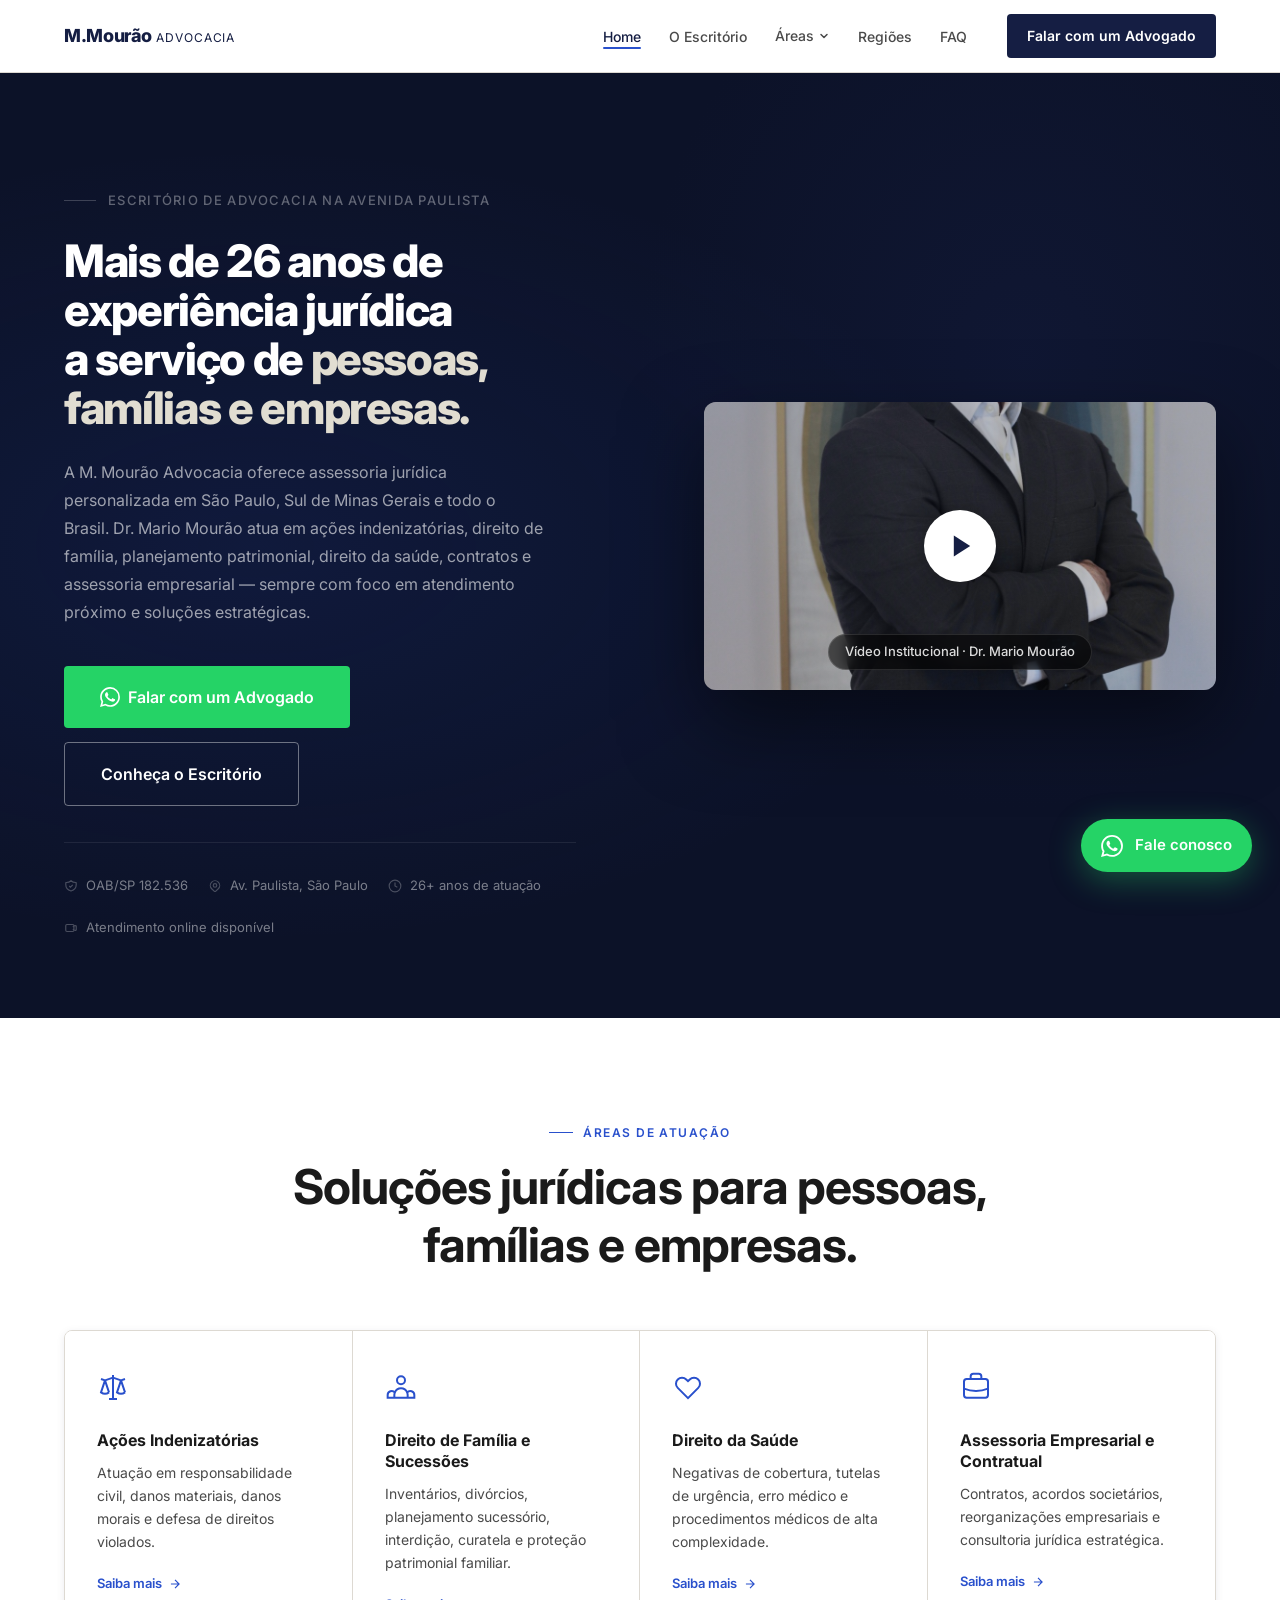
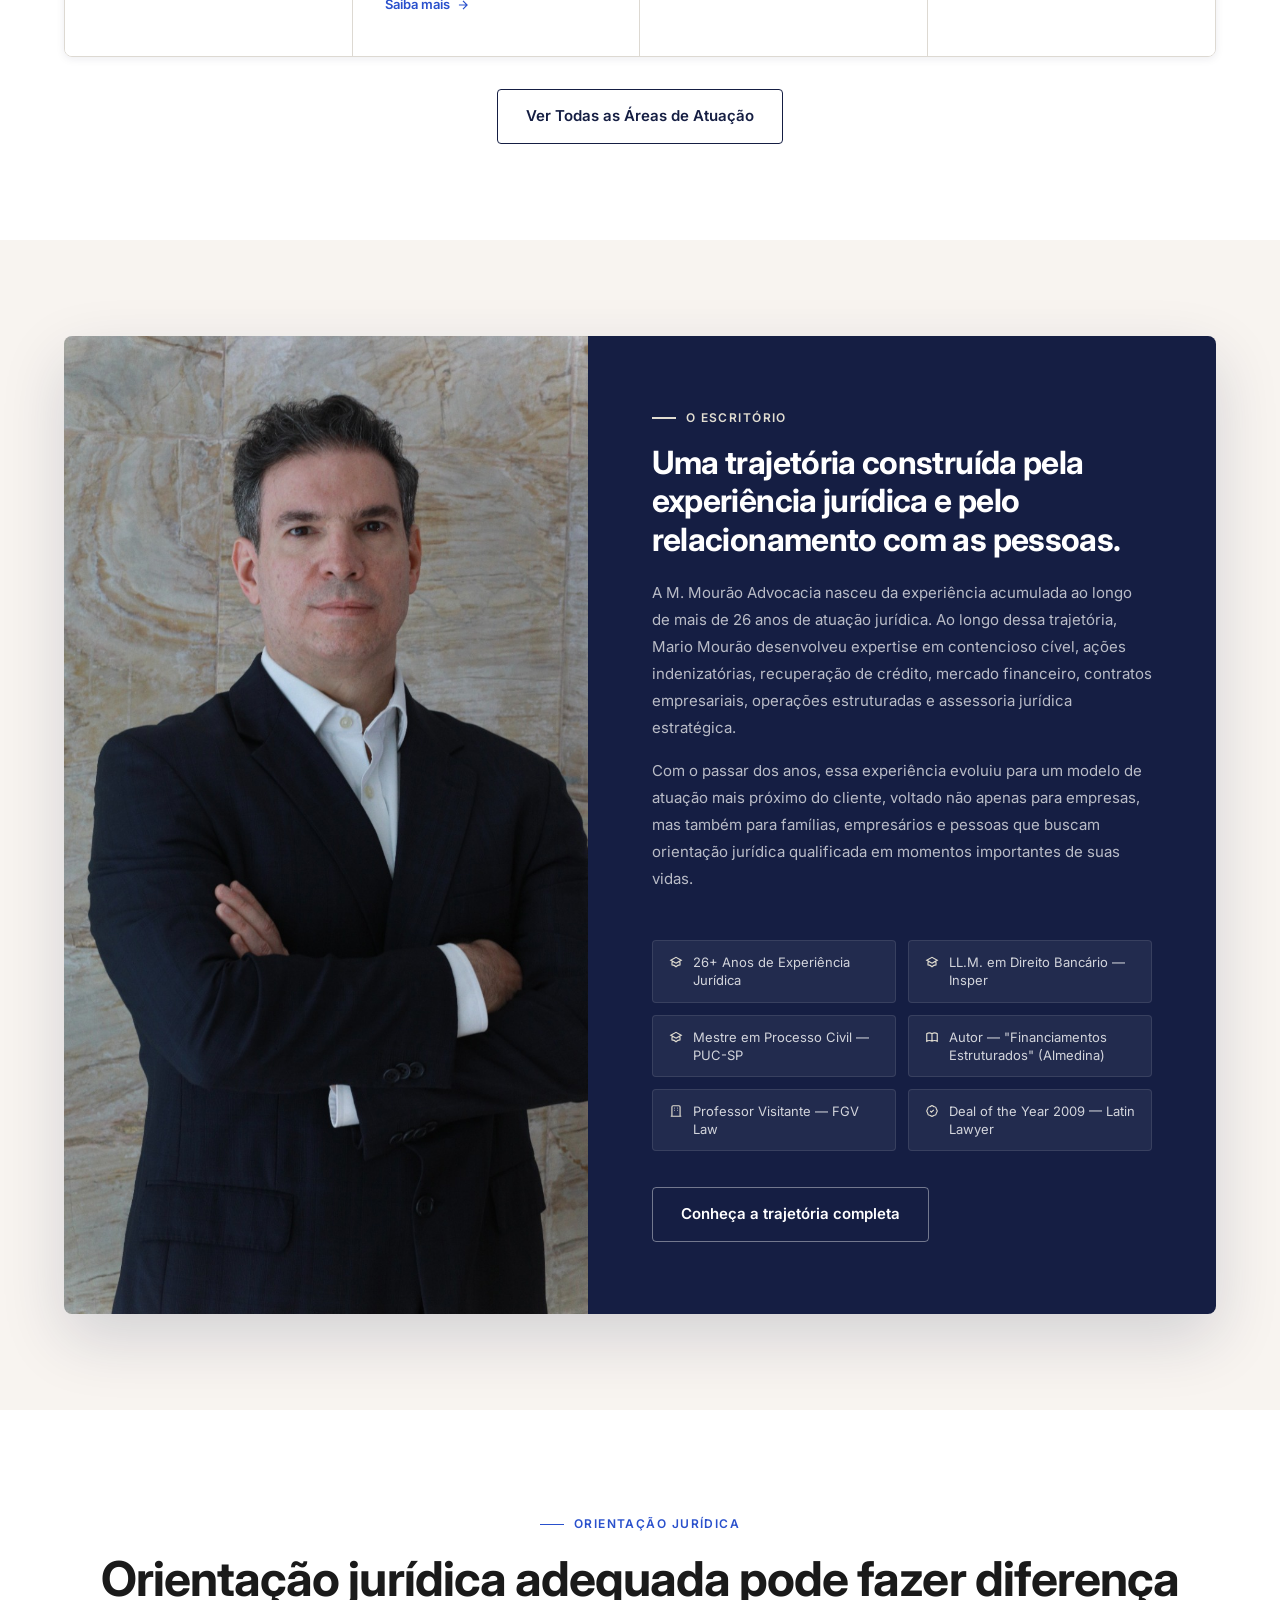
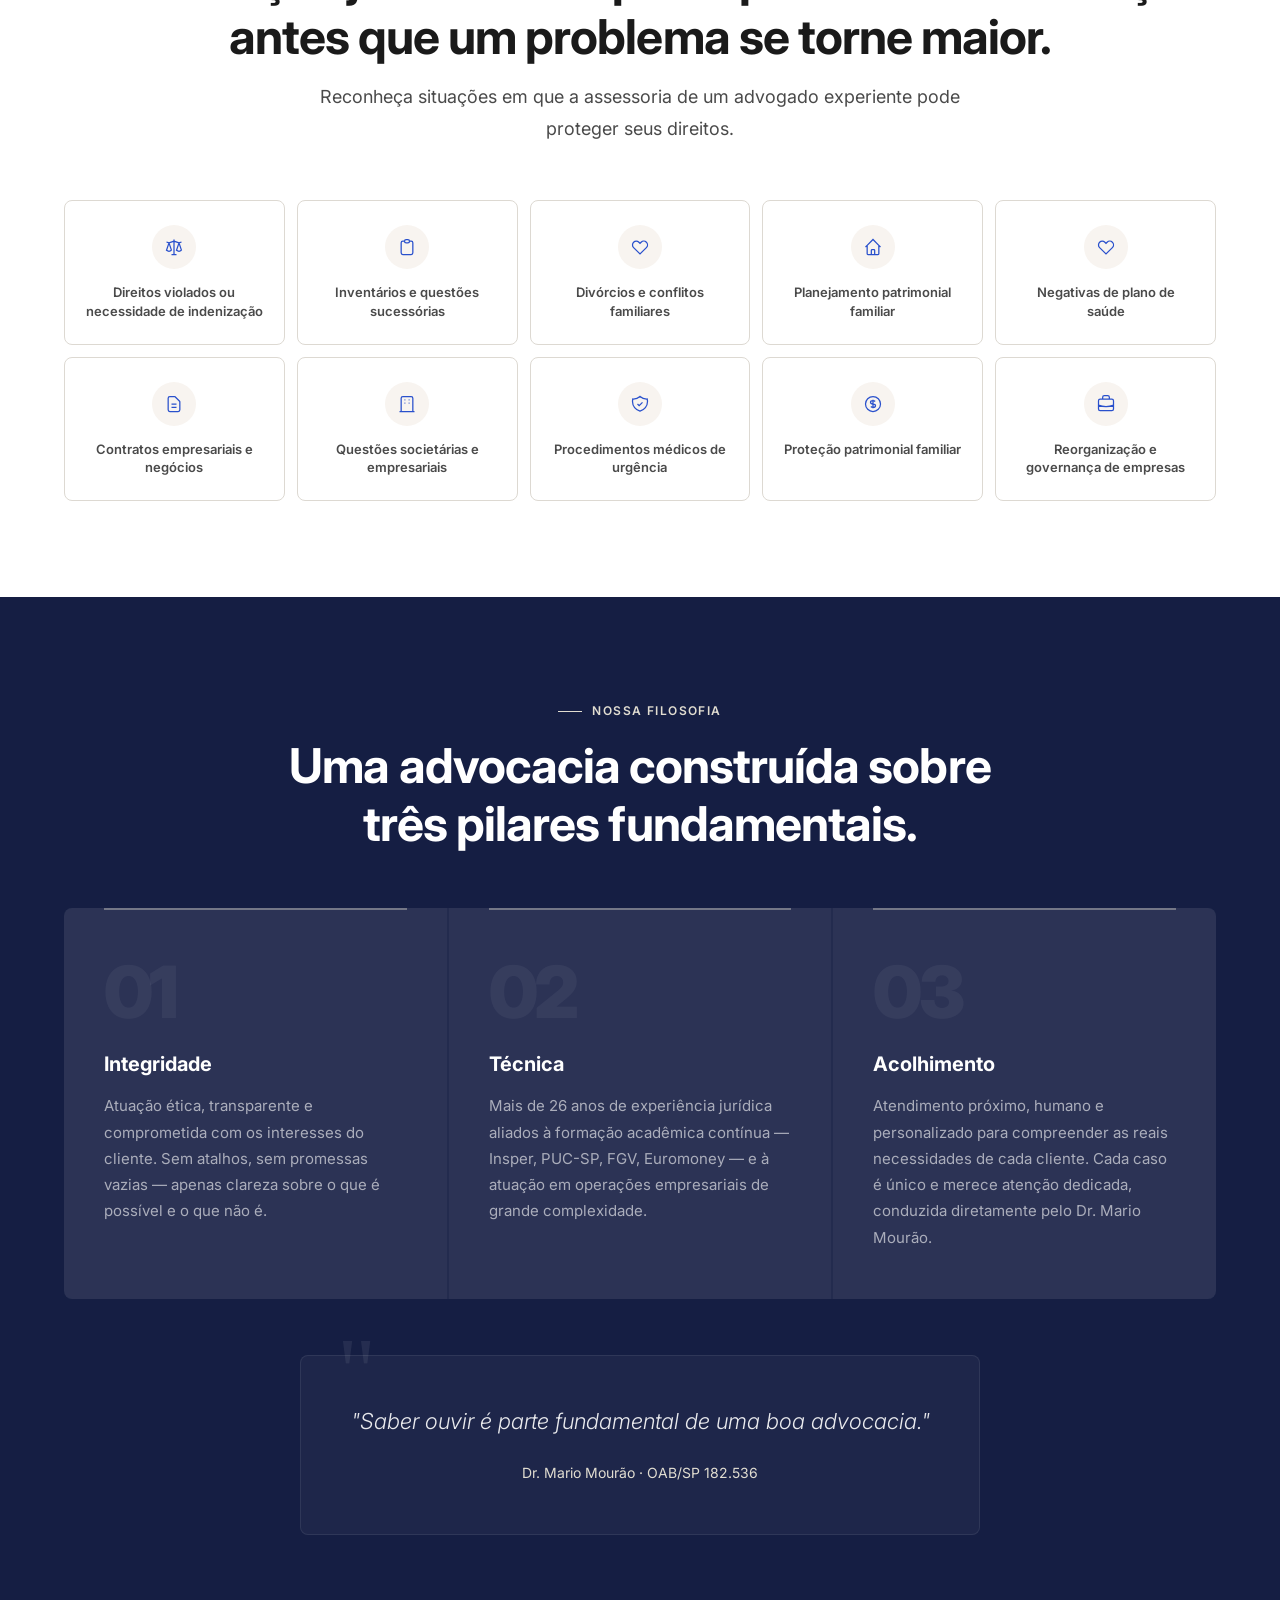
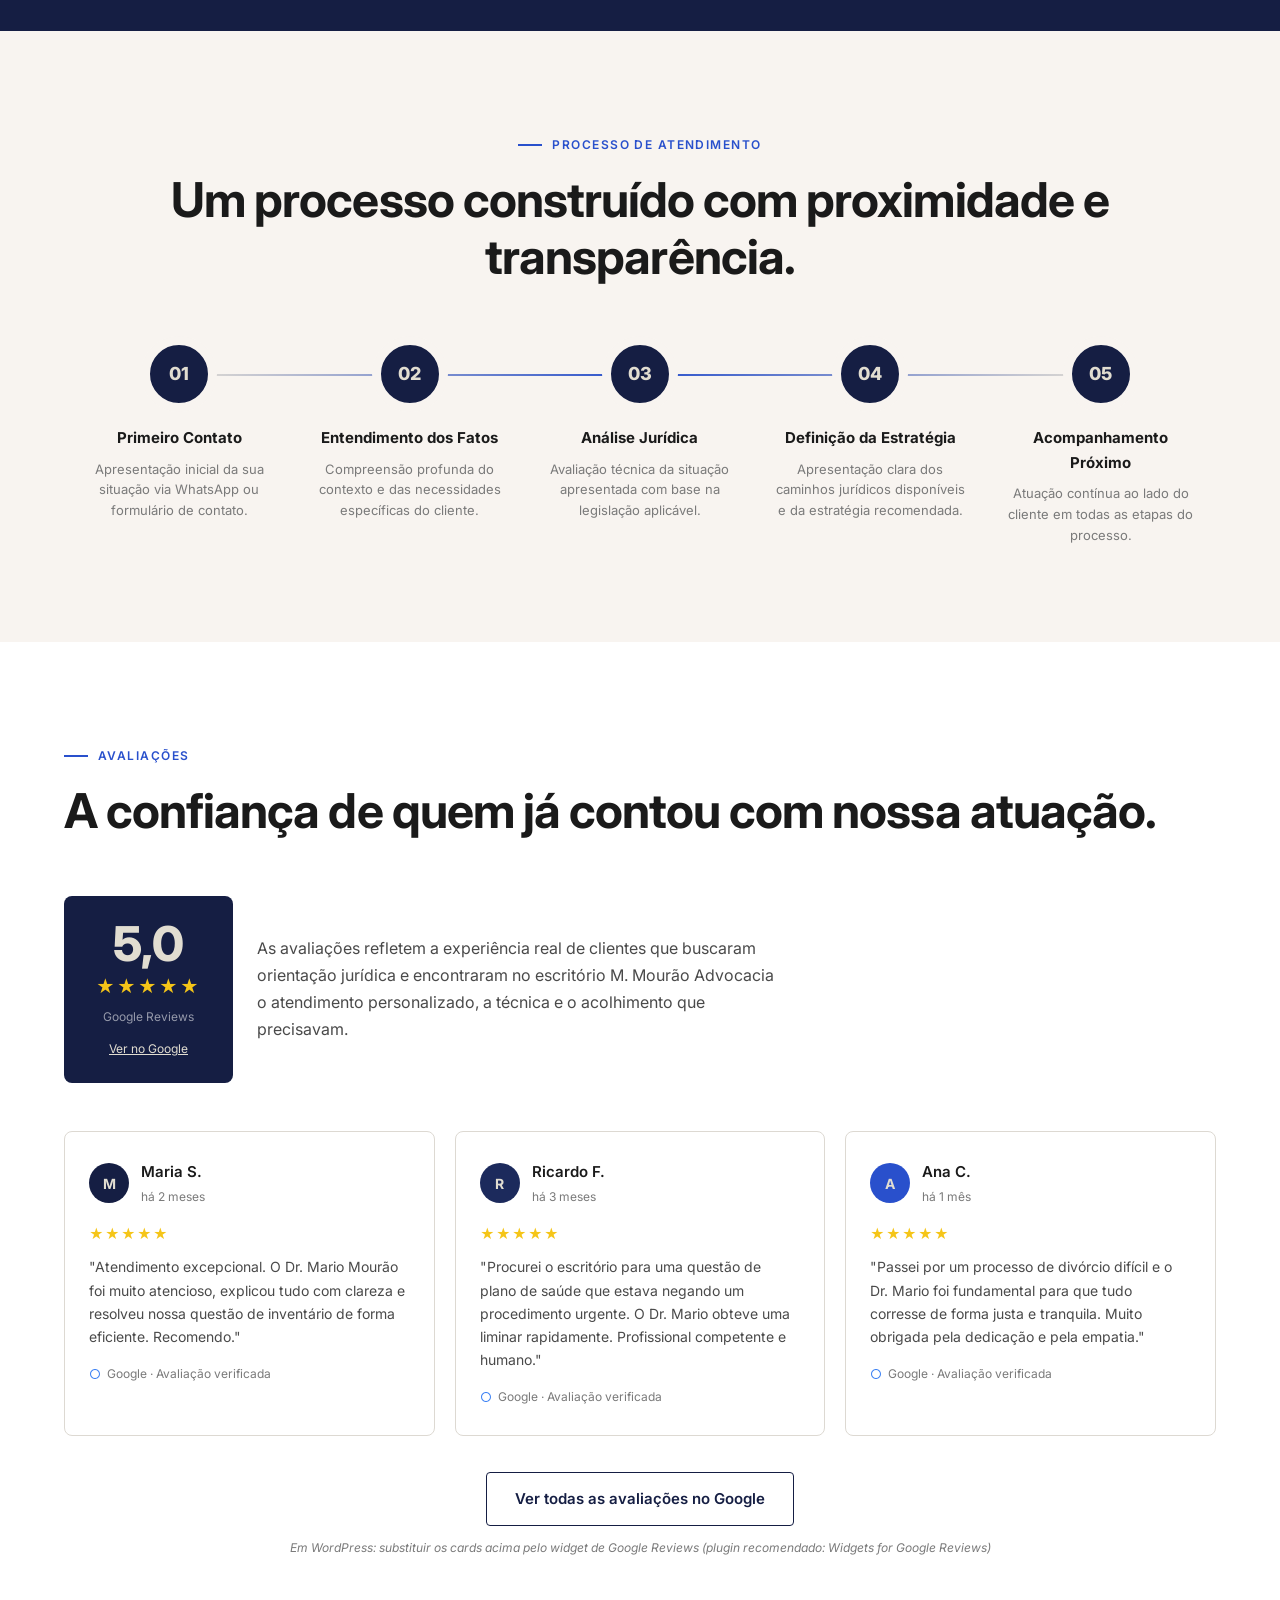
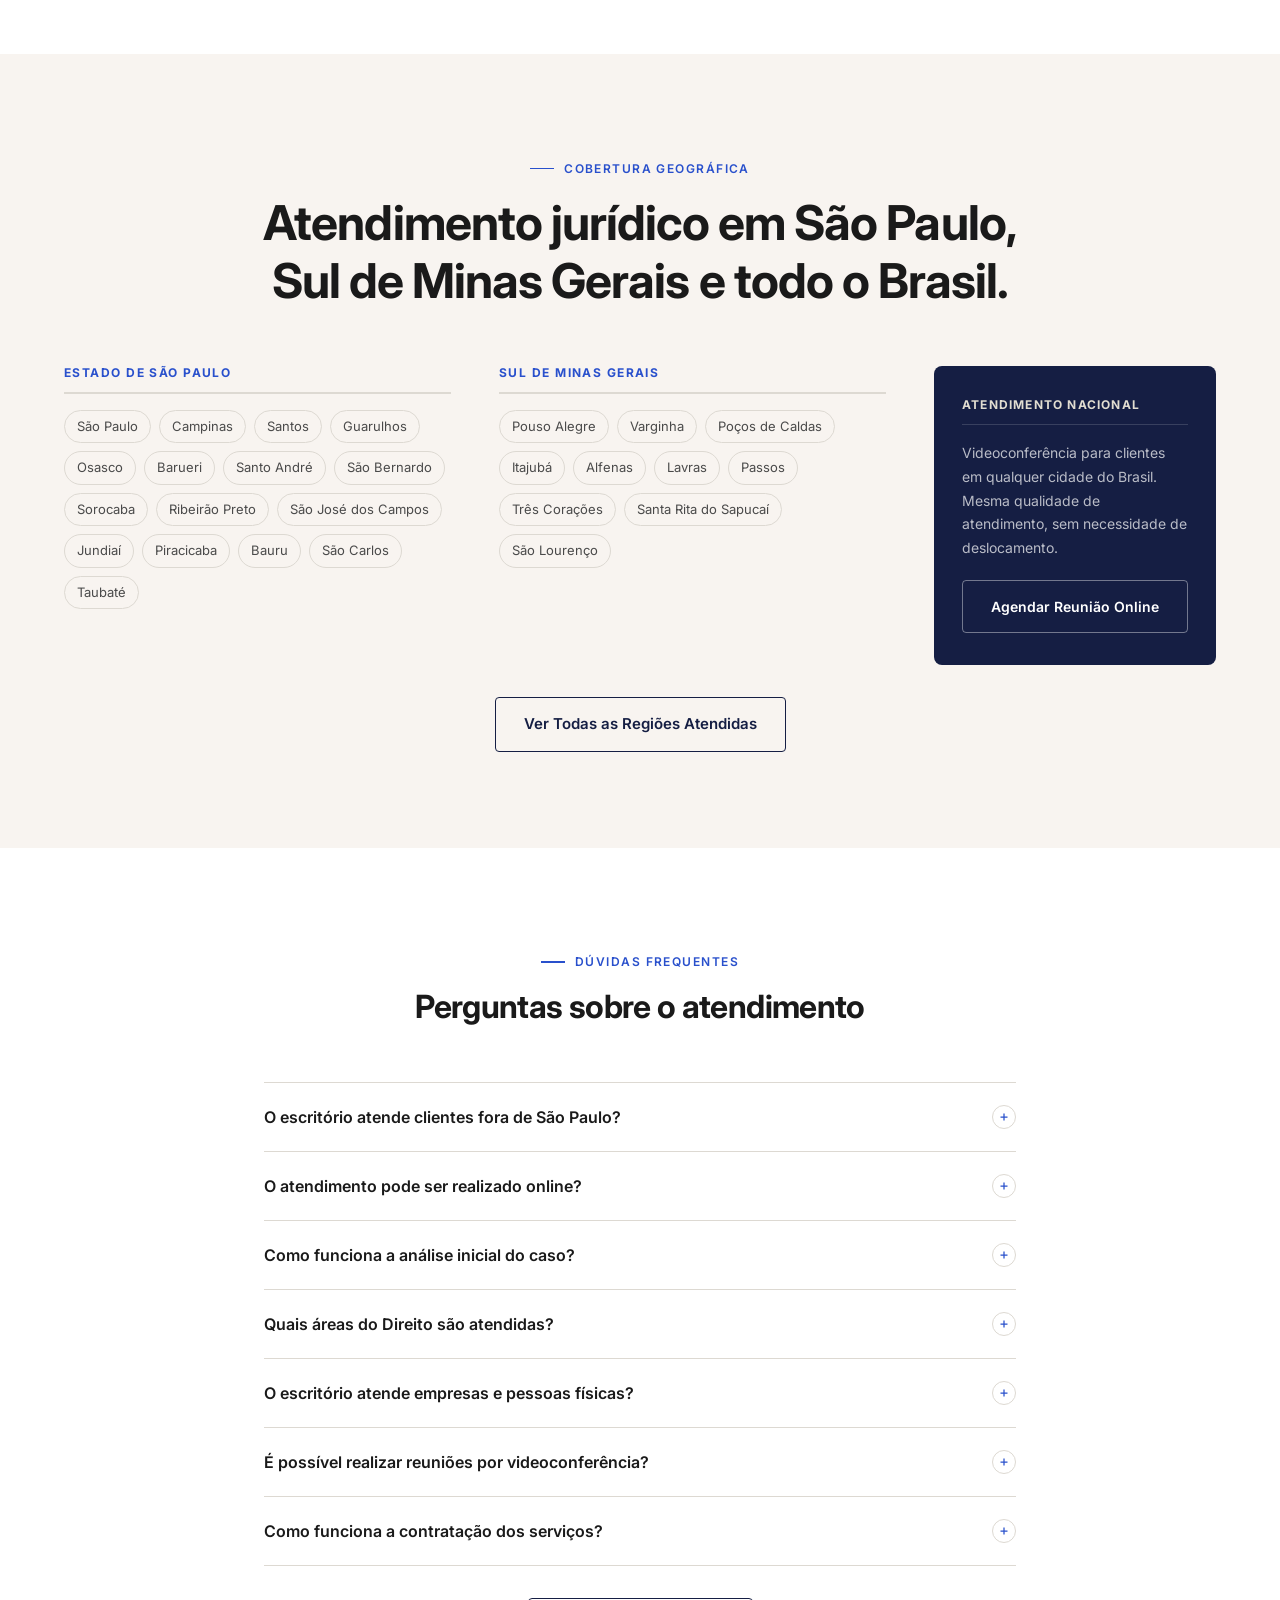
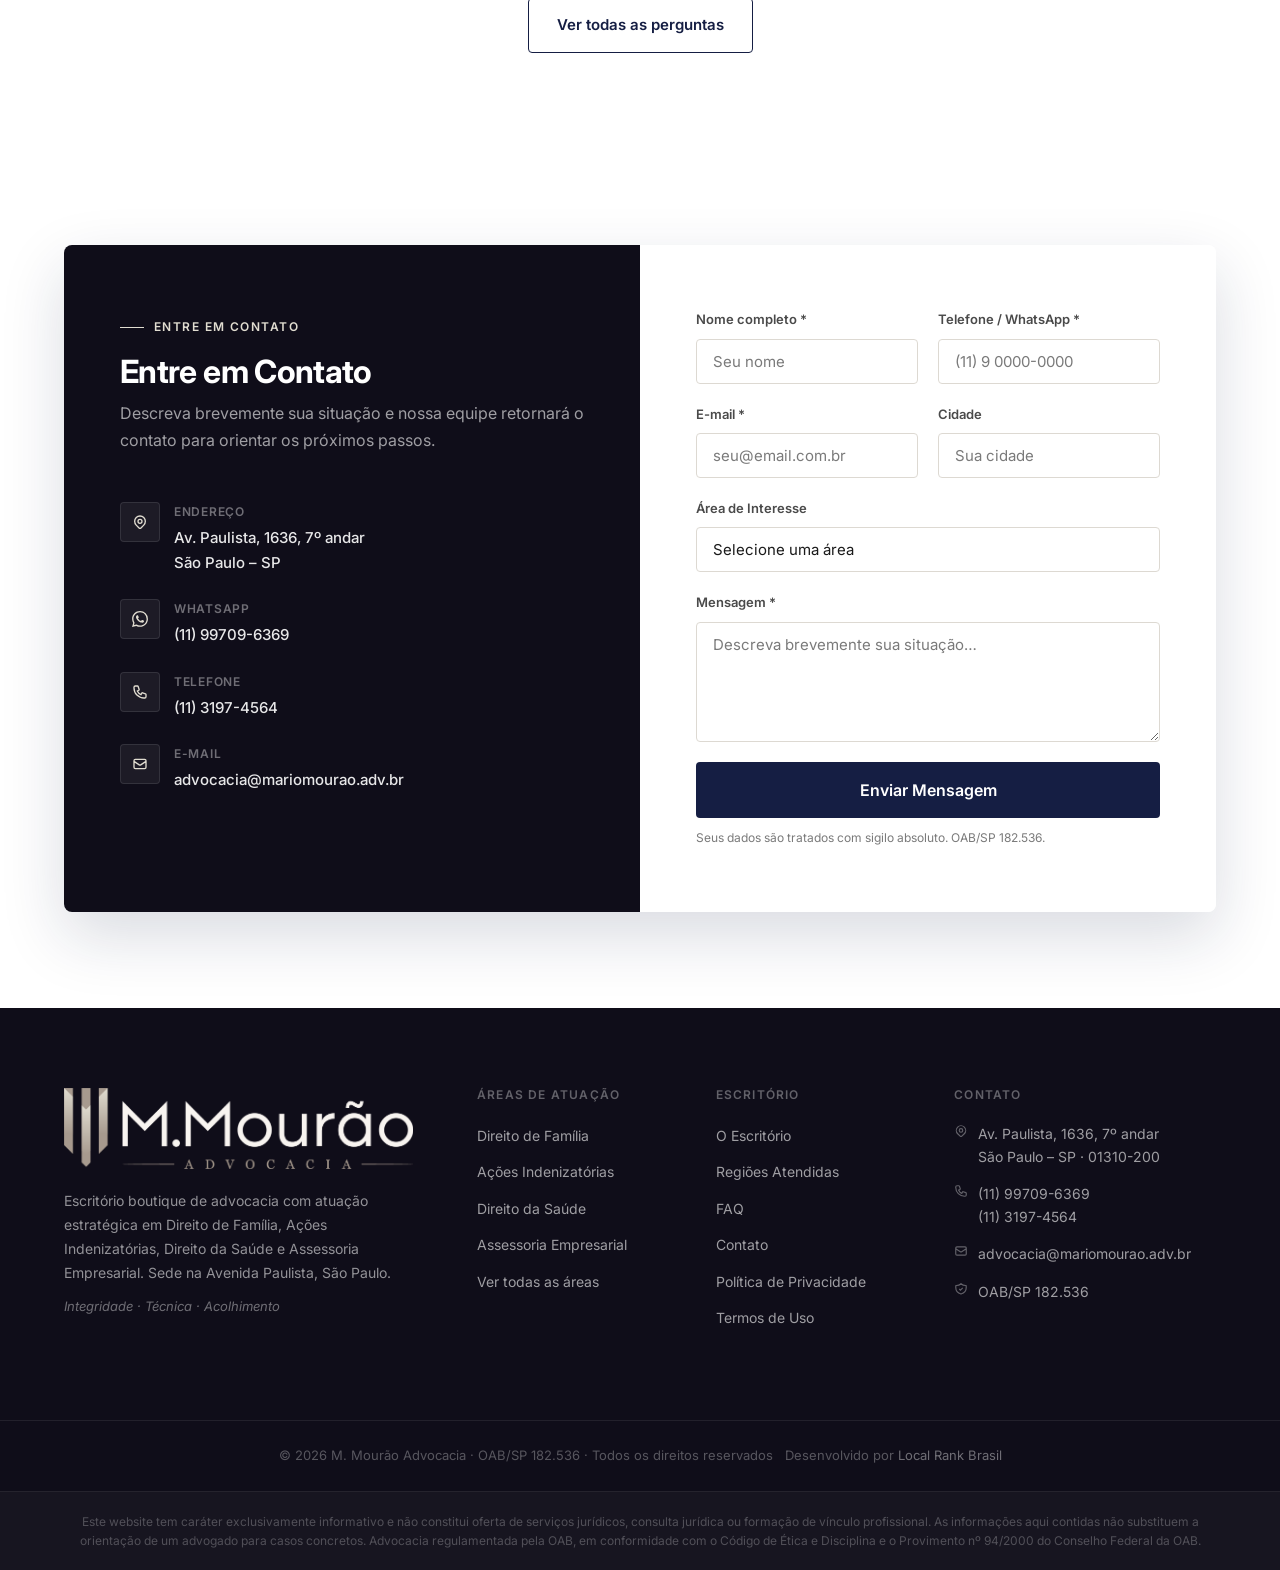
==== commit 96f957de: "Rebuild homepage seguindo documento oficial de 10 seções - Seção 1: Hero com H1 SEO, headline princi" ====
--- a/website/index.html
+++ b/website/index.html
@@ -3,10 +3,16 @@
 <head>
   <meta charset="UTF-8">
   <meta name="viewport" content="width=device-width, initial-scale=1.0">
-  <title>M. Mourão Advocacia | Assessoria Jurídica Personalizada em São Paulo</title>
-  <meta name="description" content="Assessoria jurídica personalizada com mais de 26 anos de experiência. Direito de Família, Saúde, Contencioso e Empresarial. Av. Paulista, São Paulo.">
+  <title>Escritório de Advocacia na Avenida Paulista | M. Mourão Advocacia</title>
+  <meta name="description" content="Escritório de advocacia boutique na Avenida Paulista, São Paulo. Mais de 26 anos de experiência jurídica em Direito de Família, Ações Indenizatórias, Direito da Saúde e Assessoria Empresarial. Dr. Mario Mourão — OAB/SP 182.536.">
   <link rel="canonical" href="https://mmouraoadvocacia.com.br/">
   <link rel="icon" href="assets/logo/mmourao-favicon.svg" type="image/svg+xml">
+
+  <!-- Open Graph -->
+  <meta property="og:title" content="M. Mourão Advocacia | Escritório na Avenida Paulista">
+  <meta property="og:description" content="Mais de 26 anos de experiência jurídica. Atendimento personalizado em São Paulo e Sul de Minas Gerais.">
+  <meta property="og:type" content="website">
+  <meta property="og:url" content="https://mmouraoadvocacia.com.br/">
 
   <link rel="preconnect" href="https://fonts.googleapis.com">
   <link rel="preconnect" href="https://fonts.gstatic.com" crossorigin>
@@ -14,158 +20,584 @@
   <link rel="stylesheet" href="css/main.css">
 
   <script type="application/ld+json">
-  {"@context":"https://schema.org","@type":"LegalService","name":"M. Mourão Advocacia","url":"https://mmouraoadvocacia.com.br","telephone":"+55-11-99709-6369","email":"advocacia@mariomourao.adv.br","address":{"@type":"PostalAddress","streetAddress":"Av. Paulista, 1636, 7º andar","addressLocality":"São Paulo","addressRegion":"SP","addressCountry":"BR"},"founder":{"@type":"Person","name":"Mario Mourão","jobTitle":"Advogado","alumniOf":["PUC-SP","Insper","FGV Law"]}}
+  {
+    "@context": "https://schema.org",
+    "@graph": [
+      {
+        "@type": "LegalService",
+        "@id": "https://mmouraoadvocacia.com.br/#org",
+        "name": "M. Mourão Advocacia",
+        "url": "https://mmouraoadvocacia.com.br",
+        "telephone": ["+55-11-99709-6369", "+55-11-31974564"],
+        "email": "advocacia@mariomourao.adv.br",
+        "address": {
+          "@type": "PostalAddress",
+          "streetAddress": "Av. Paulista, 1636, 7º andar",
+          "addressLocality": "São Paulo",
+          "addressRegion": "SP",
+          "postalCode": "01310-200",
+          "addressCountry": "BR"
+        },
+        "areaServed": ["São Paulo", "Sul de Minas Gerais", "Brasil"],
+        "founder": {"@type":"Person","name":"Mario Mourão","identifier":"OAB/SP 182.536"}
+      },
+      {
+        "@type": "FAQPage",
+        "mainEntity": [
+          {"@type":"Question","name":"O escritório atende clientes fora de São Paulo?","acceptedAnswer":{"@type":"Answer","text":"Sim. O escritório atende presencialmente em São Paulo e no Sul de Minas Gerais, e oferece atendimento remoto por videoconferência para clientes em todo o Brasil."}},
+          {"@type":"Question","name":"Como funciona a análise inicial do caso?","acceptedAnswer":{"@type":"Answer","text":"O processo começa com o contato inicial via WhatsApp ou formulário. O Dr. Mario Mourão avalia a situação e agenda uma conversa para entender os detalhes antes de qualquer proposta de honorários."}}
+        ]
+      }
+    ]
+  }
   </script>
 
   <style>
-    /* ── Home-specific ── */
-    .fade-up { opacity: 0; transform: translateY(24px); transition: opacity .6s ease, transform .6s ease; }
+    /* ═══════════════════════════════════════════
+       HOME — Page-specific styles
+       ═══════════════════════════════════════════ */
+
+    /* ── Animations ── */
+    .fade-up {
+      opacity: 0; transform: translateY(28px);
+      transition: opacity .7s ease, transform .7s ease;
+    }
     .fade-up.in-view { opacity: 1; transform: none; }
-
-    /* Hero */
-    .hero-home {
+    .fade-up:nth-child(2) { transition-delay: .1s; }
+    .fade-up:nth-child(3) { transition-delay: .2s; }
+    .fade-up:nth-child(4) { transition-delay: .3s; }
+
+    /* ══════════════════════════════════════
+       SECTION 1 — HERO
+       ══════════════════════════════════════ */
+    .s-hero {
+      background: #0c1228;
       min-height: 100vh;
+      display: grid;
+      grid-template-columns: 1fr 1fr;
+      position: relative;
+      overflow: hidden;
+    }
+
+    /* Subtle noise texture overlay */
+    .s-hero::before {
+      content: '';
+      position: absolute; inset: 0; z-index: 0;
+      background-image:
+        radial-gradient(ellipse 80% 60% at 20% 50%, rgba(41,80,204,.12) 0%, transparent 70%),
+        radial-gradient(ellipse 50% 80% at 80% 30%, rgba(21,30,67,.4) 0%, transparent 60%);
+      pointer-events: none;
+    }
+
+    .hero-left {
+      position: relative; z-index: 1;
+      display: flex; flex-direction: column; justify-content: center;
+      padding: 120px 64px 80px 0;
+    }
+
+    /* SEO H1 — visible but visually small */
+    .hero-seo-h1 {
+      font-size: .8125rem;
+      font-weight: 500;
+      letter-spacing: .1em;
+      text-transform: uppercase;
+      color: rgba(255,255,255,.35);
+      margin-bottom: 28px;
+      display: flex; align-items: center; gap: 12px;
+    }
+    .hero-seo-h1::before {
+      content: '';
+      display: block; width: 32px; height: 1px;
+      background: rgba(255,255,255,.2);
+    }
+
+    .hero-headline {
+      font-size: clamp(2.25rem, 3.5vw, 3.25rem);
+      font-weight: 800;
+      line-height: 1.1;
+      letter-spacing: -.03em;
+      color: #fff;
+      margin-bottom: 24px;
+    }
+    .hero-headline em {
+      font-style: normal;
+      color: var(--areia);
+    }
+
+    .hero-sub {
+      font-size: 1rem;
+      line-height: 1.75;
+      color: rgba(255,255,255,.6);
+      max-width: 480px;
+      margin-bottom: 40px;
+    }
+
+    .hero-ctas {
+      display: flex; gap: 14px; flex-wrap: wrap;
+    }
+
+    /* Hero right — video */
+    .hero-right {
+      position: relative; z-index: 1;
+      display: flex; align-items: center; justify-content: center;
+      padding: 80px 0 80px 64px;
+    }
+
+    .video-frame {
+      position: relative; width: 100%; max-width: 520px;
+      border-radius: 12px; overflow: hidden;
+      box-shadow: 0 32px 80px rgba(0,0,0,.5);
+      aspect-ratio: 16/9;
+      cursor: pointer;
+      background: #0a0f1e;
+    }
+    .video-frame-img {
+      width: 100%; height: 100%;
+      object-fit: cover; display: block;
+      transition: transform .4s ease, opacity .3s ease;
+    }
+    .video-frame:hover .video-frame-img { transform: scale(1.03); opacity: .85; }
+
+    .video-overlay {
+      position: absolute; inset: 0;
+      background: linear-gradient(135deg, rgba(21,30,67,.3), rgba(0,0,0,.2));
+    }
+    .video-play-btn {
+      position: absolute; top: 50%; left: 50%;
+      transform: translate(-50%, -50%);
+      width: 72px; height: 72px;
+      background: #fff;
+      border-radius: 50%;
+      display: flex; align-items: center; justify-content: center;
+      box-shadow: 0 8px 32px rgba(0,0,0,.35);
+      transition: transform .25s ease, box-shadow .25s ease;
+    }
+    .video-frame:hover .video-play-btn {
+      transform: translate(-50%, -50%) scale(1.08);
+      box-shadow: 0 12px 40px rgba(0,0,0,.45);
+    }
+    .video-play-btn svg { margin-left: 4px; color: var(--mar); }
+
+    .video-label {
+      position: absolute; bottom: 20px; left: 50%; transform: translateX(-50%);
+      white-space: nowrap;
+      background: rgba(0,0,0,.55); backdrop-filter: blur(8px);
+      color: rgba(255,255,255,.85); font-size: .8125rem; font-weight: 500;
+      padding: 6px 16px; border-radius: 100px;
+      border: 1px solid rgba(255,255,255,.12);
+    }
+
+    .hero-trust {
+      display: flex; align-items: center; gap: 20px; flex-wrap: wrap;
+      margin-top: 36px; padding-top: 32px;
+      border-top: 1px solid rgba(255,255,255,.08);
+    }
+    .trust-item {
+      display: flex; align-items: center; gap: 8px;
+      font-size: .8125rem; color: rgba(255,255,255,.45);
+    }
+    .trust-item svg { color: rgba(255,255,255,.25); }
+
+    /* ── Vimeo lightbox ── */
+    .lightbox {
+      display: none; position: fixed; inset: 0; z-index: 9000;
+      background: rgba(0,0,0,.92); align-items: center; justify-content: center;
+    }
+    .lightbox.open { display: flex; }
+    .lightbox-inner {
+      position: relative; width: 90vw; max-width: 900px;
+      aspect-ratio: 16/9;
+    }
+    .lightbox-inner iframe {
+      width: 100%; height: 100%; border: none; border-radius: 8px;
+    }
+    .lightbox-close {
+      position: absolute; top: -44px; right: 0;
+      color: rgba(255,255,255,.7); font-size: 1.5rem; cursor: pointer;
+      background: none; border: none; padding: 8px; line-height: 1;
+      transition: color .2s;
+    }
+    .lightbox-close:hover { color: #fff; }
+
+    /* ══════════════════════════════════════
+       SECTION 2 — ÁREAS
+       ══════════════════════════════════════ */
+    .areas-home-grid {
+      display: grid;
+      grid-template-columns: repeat(4, 1fr);
+      gap: 0;
+      border: 1px solid var(--c-border);
+      border-radius: var(--r-md);
+      overflow: hidden;
+      box-shadow: var(--sh-sm);
+    }
+    .area-home-card {
+      padding: 40px 32px;
+      border-right: 1px solid var(--c-border);
+      background: #fff;
+      transition: background .25s, color .25s;
+      position: relative;
+    }
+    .area-home-card:last-child { border-right: none; }
+    .area-home-card::before {
+      content: '';
+      position: absolute; top: 0; left: 0; right: 0;
+      height: 3px; background: transparent;
+      transition: background .25s;
+    }
+    .area-home-card:hover { background: var(--mar); }
+    .area-home-card:hover::before { background: var(--ceu); }
+    .ahc-icon { color: var(--ceu); margin-bottom: 20px; transition: color .25s; }
+    .area-home-card:hover .ahc-icon { color: var(--areia); }
+    .ahc-title {
+      font-size: 1rem; font-weight: 700;
+      color: var(--c-text);
+      margin-bottom: 10px; line-height: 1.3;
+      transition: color .25s;
+    }
+    .area-home-card:hover .ahc-title { color: #fff; }
+    .ahc-text {
+      font-size: .875rem; line-height: 1.65;
+      color: var(--c-text-mid);
+      transition: color .25s;
+    }
+    .area-home-card:hover .ahc-text { color: rgba(255,255,255,.65); }
+    .ahc-link {
+      display: inline-flex; align-items: center; gap: 6px;
+      margin-top: 20px; font-size: .8125rem; font-weight: 600;
+      color: var(--ceu); transition: gap .2s, color .25s;
+    }
+    .area-home-card:hover .ahc-link { color: var(--areia); gap: 10px; }
+
+    /* ══════════════════════════════════════
+       SECTION 3 — SOBRE
+       ══════════════════════════════════════ */
+    .sobre-grid {
+      display: grid;
+      grid-template-columns: 5fr 6fr;
+      gap: 0;
+      border-radius: var(--r-md);
+      overflow: hidden;
+      box-shadow: var(--sh-lg);
+      min-height: 560px;
+    }
+    .sobre-foto { position: relative; }
+    .sobre-foto img {
+      width: 100%; height: 100%;
+      object-fit: cover; object-position: center top;
+      display: block;
+    }
+    .sobre-content {
+      background: var(--mar); color: #fff;
+      padding: 72px 64px;
+      display: flex; flex-direction: column; justify-content: center;
+    }
+    .sobre-content h2 { color: #fff; margin-bottom: 20px; }
+    .sobre-content p {
+      color: rgba(255,255,255,.7); line-height: 1.8;
+      margin-bottom: 16px; font-size: .9375rem;
+    }
+    .cred-grid {
       display: grid; grid-template-columns: 1fr 1fr;
-      overflow: hidden;
-    }
-    .hero-text-col {
+      gap: 12px; margin-top: 32px;
+    }
+    .cred-tag-item {
+      display: flex; align-items: flex-start; gap: 10px;
+      padding: 12px 16px;
+      background: rgba(255,255,255,.06);
+      border: 1px solid rgba(255,255,255,.1);
+      border-radius: var(--r);
+    }
+    .cred-tag-item svg { color: var(--areia); flex-shrink: 0; margin-top: 2px; }
+    .cred-tag-item span { font-size: .8125rem; color: rgba(255,255,255,.8); line-height: 1.4; }
+
+    /* ══════════════════════════════════════
+       SECTION 4 — QUANDO PROCURAR
+       ══════════════════════════════════════ */
+    .quando-grid {
+      display: grid;
+      grid-template-columns: repeat(5, 1fr);
+      gap: 12px;
+    }
+    .quando-card {
+      padding: 24px 20px;
+      background: #fff;
+      border: 1px solid var(--c-border);
+      border-radius: var(--r-md);
+      text-align: center;
+      transition: all .25s var(--ease);
+    }
+    .quando-card:hover {
       background: var(--mar);
-      padding: 120px 64px 80px;
-      display: flex; flex-direction: column; justify-content: center;
-      position: relative; overflow: hidden;
-    }
-    .hero-text-col::before {
+      border-color: var(--mar);
+      transform: translateY(-3px);
+      box-shadow: var(--sh-md);
+    }
+    .quando-icon {
+      width: 44px; height: 44px; border-radius: 50%;
+      background: var(--espuma);
+      display: flex; align-items: center; justify-content: center;
+      margin: 0 auto 14px;
+      color: var(--ceu);
+      transition: background .25s, color .25s;
+    }
+    .quando-card:hover .quando-icon { background: rgba(255,255,255,.1); color: var(--areia); }
+    .quando-card p {
+      font-size: .8125rem; font-weight: 600;
+      color: var(--c-text-mid); line-height: 1.4;
+      transition: color .25s;
+    }
+    .quando-card:hover p { color: rgba(255,255,255,.85); }
+
+    /* ══════════════════════════════════════
+       SECTION 5 — DIFERENCIAIS
+       ══════════════════════════════════════ */
+    .dif-grid {
+      display: grid; grid-template-columns: repeat(3, 1fr);
+      gap: 2px; background: rgba(255,255,255,.06);
+      border-radius: var(--r-md); overflow: hidden;
+      margin-bottom: 56px;
+    }
+    .dif-card {
+      padding: 48px 40px;
+      background: rgba(255,255,255,.04);
+      position: relative;
+    }
+    .dif-num {
+      font-size: 4.5rem; font-weight: 900;
+      color: rgba(255,255,255,.05); letter-spacing: -.05em;
+      line-height: 1; margin-bottom: 20px;
+    }
+    .dif-title {
+      font-size: 1.25rem; font-weight: 700;
+      color: #fff; margin-bottom: 12px;
+    }
+    .dif-text {
+      font-size: .9375rem; color: rgba(255,255,255,.6);
+      line-height: 1.75;
+    }
+    .dif-line {
+      position: absolute; top: 0; left: 40px; right: 40px;
+      height: 2px; background: var(--areia); opacity: .4;
+    }
+
+    .dif-quote {
+      text-align: center;
+      max-width: 680px; margin: 0 auto;
+      padding: 48px;
+      background: rgba(255,255,255,.04);
+      border-radius: var(--r-md);
+      border: 1px solid rgba(255,255,255,.08);
+      position: relative;
+    }
+    .dif-quote::before {
+      content: '"';
+      position: absolute; top: 16px; left: 36px;
+      font-family: Georgia, serif;
+      font-size: 6rem; line-height: 0;
+      color: rgba(255,255,255,.07);
+    }
+    .dif-quote p {
+      font-size: 1.375rem; font-weight: 300; font-style: italic;
+      color: rgba(255,255,255,.9); line-height: 1.6;
+      margin-bottom: 20px;
+    }
+    .dif-quote cite { font-size: .875rem; color: var(--areia); font-style: normal; }
+
+    /* ══════════════════════════════════════
+       SECTION 6 — COMO FUNCIONA
+       ══════════════════════════════════════ */
+    .steps-home {
+      display: grid; grid-template-columns: repeat(5, 1fr);
+      gap: 0; position: relative;
+    }
+    /* Connecting line */
+    .steps-home::before {
       content: '';
-      position: absolute; top: -120px; left: -80px;
-      width: 400px; height: 400px;
-      background: radial-gradient(circle, rgba(41,80,204,.25) 0%, transparent 70%);
-      pointer-events: none;
-    }
-    .hero-text-col::after {
-      content: 'M.Mourão';
-      position: absolute; bottom: -20px; right: -40px;
-      font-size: 9rem; font-weight: 900; letter-spacing: -.05em;
-      color: rgba(255,255,255,.025);
-      pointer-events: none; line-height: 1; white-space: nowrap;
-    }
-    .hero-photo-col {
-      position: relative; overflow: hidden;
-    }
-    .hero-photo-col img {
-      width: 100%; height: 100%;
-      object-fit: cover; object-position: 40% top;
-    }
-    .hero-photo-col::after {
-      content: '';
-      position: absolute; inset: 0;
-      background: linear-gradient(to right, rgba(21,30,67,.4) 0%, transparent 60%);
-    }
-    .hero-oab {
-      display: inline-flex; align-items: center; gap: 8px;
-      background: rgba(255,255,255,.08);
-      border: 1px solid rgba(255,255,255,.15);
+      position: absolute; top: 32px; left: calc(10% + 16px); right: calc(10% + 16px);
+      height: 2px;
+      background: linear-gradient(to right, var(--c-border) 0%, var(--ceu) 50%, var(--c-border) 100%);
+      z-index: 0;
+    }
+    .step-home {
+      position: relative; z-index: 1;
+      text-align: center; padding: 0 16px;
+    }
+    .step-home-num {
+      width: 64px; height: 64px; border-radius: 50%;
+      background: var(--mar); color: var(--areia);
+      border: 3px solid var(--espuma);
+      font-size: 1.125rem; font-weight: 800;
+      display: flex; align-items: center; justify-content: center;
+      margin: 0 auto 20px;
+      box-shadow: 0 0 0 6px var(--espuma);
+    }
+    .step-home-title {
+      font-size: .9375rem; font-weight: 700;
+      color: var(--c-text); margin-bottom: 8px;
+    }
+    .step-home-text {
+      font-size: .8125rem; color: var(--c-text-light);
+      line-height: 1.6;
+    }
+
+    /* ══════════════════════════════════════
+       SECTION 7 — AVALIAÇÕES
+       ══════════════════════════════════════ */
+    .reviews-header {
+      display: flex; align-items: center; gap: 24px;
+      margin-bottom: 48px; flex-wrap: wrap;
+    }
+    .reviews-score {
+      text-align: center;
+      padding: 24px 32px;
+      background: var(--mar); color: #fff;
+      border-radius: var(--r-md);
+      min-width: 140px;
+    }
+    .reviews-score .score-num {
+      font-size: 3rem; font-weight: 800; color: var(--areia);
+      line-height: 1; margin-bottom: 4px;
+    }
+    .reviews-score .score-stars { color: #f5c518; font-size: 1.125rem; letter-spacing: 2px; margin-bottom: 6px; }
+    .reviews-score .score-label { font-size: .75rem; color: rgba(255,255,255,.55); }
+    .reviews-score .score-link { display: block; margin-top: 12px; font-size: .75rem; color: var(--areia); text-decoration: underline; }
+    .reviews-intro p { color: var(--c-text-mid); line-height: 1.7; max-width: 520px; }
+
+    .reviews-grid {
+      display: grid; grid-template-columns: repeat(3, 1fr);
+      gap: 20px;
+    }
+    .review-card {
+      background: #fff;
+      border: 1px solid var(--c-border);
+      border-radius: var(--r-md);
+      padding: 28px 24px;
+      transition: box-shadow .25s;
+    }
+    .review-card:hover { box-shadow: var(--sh-md); }
+    .review-top {
+      display: flex; align-items: center; gap: 12px;
+      margin-bottom: 16px;
+    }
+    .review-avatar {
+      width: 40px; height: 40px; border-radius: 50%;
+      background: var(--mar);
+      color: var(--areia); font-weight: 700; font-size: .875rem;
+      display: flex; align-items: center; justify-content: center;
+      flex-shrink: 0;
+    }
+    .review-name { font-size: .9375rem; font-weight: 600; }
+    .review-date { font-size: .75rem; color: var(--c-text-light); margin-top: 2px; }
+    .review-stars { color: #f5c518; font-size: .875rem; letter-spacing: 1px; margin-bottom: 10px; }
+    .review-text { font-size: .875rem; color: var(--c-text-mid); line-height: 1.65; }
+    .review-source {
+      display: flex; align-items: center; gap: 6px;
+      margin-top: 16px; font-size: .75rem; color: var(--c-text-light);
+    }
+    .reviews-cta {
+      text-align: center; margin-top: 36px;
+    }
+    .reviews-note {
+      font-size: .75rem; color: var(--c-text-light);
+      margin-top: 12px;
+      font-style: italic;
+    }
+
+    /* ══════════════════════════════════════
+       SECTION 8 — REGIÕES
+       ══════════════════════════════════════ */
+    .regioes-grid {
+      display: grid; grid-template-columns: 2fr 2fr 1fr;
+      gap: 48px; align-items: start;
+    }
+    .regiao-block h3 {
+      font-size: .75rem; font-weight: 700; letter-spacing: .12em;
+      text-transform: uppercase; color: var(--ceu);
+      margin-bottom: 16px; padding-bottom: 12px;
+      border-bottom: 2px solid var(--c-border);
+    }
+    .regiao-cities {
+      display: flex; flex-wrap: wrap; gap: 8px;
+    }
+    .regiao-city {
+      padding: 5px 12px;
+      background: var(--espuma);
+      border: 1px solid var(--c-border);
       border-radius: 100px;
-      padding: 6px 16px 6px 6px;
-      font-size: .8125rem; color: rgba(255,255,255,.7);
-      margin-bottom: 32px; width: fit-content;
-    }
-    .hero-oab-dot {
-      width: 28px; height: 28px; border-radius: 50%;
-      background: var(--ceu);
-      display: flex; align-items: center; justify-content: center;
-    }
-    .hero-h1 {
-      font-size: clamp(2.5rem, 4vw, 3.75rem);
-      font-weight: 800; letter-spacing: -.03em;
-      line-height: 1.1; color: #fff;
-      margin-bottom: 24px;
-    }
-    .hero-h1 em { font-style: normal; color: var(--areia); }
-    .hero-lead {
-      font-size: 1.0625rem; color: rgba(255,255,255,.7);
-      line-height: 1.7; margin-bottom: 40px;
-      max-width: 440px;
-    }
-
-    /* Diferenciais strip */
-    .strip {
-      background: var(--ceu); color: #fff;
-      padding: 20px 0;
-    }
-    .strip-inner {
-      display: flex; align-items: center; justify-content: center;
-      gap: 48px; flex-wrap: wrap;
-    }
-    .strip-item {
-      display: flex; align-items: center; gap: 10px;
-      font-size: .875rem; font-weight: 500;
-    }
-    .strip-item svg { opacity: .75; }
-
-    /* Areas section */
-    .areas-grid-home {
-      display: grid; grid-template-columns: repeat(3, 1fr);
-      gap: 1px; background: var(--c-border);
-      border: 1px solid var(--c-border);
-      border-radius: var(--r-md); overflow: hidden;
-    }
-
-    /* About section */
-    .about-wrap {
-      display: grid; grid-template-columns: 5fr 6fr;
+      font-size: .8125rem; color: var(--c-text-mid);
+      transition: all .2s;
+    }
+    .regiao-city:hover { background: var(--mar); color: #fff; border-color: var(--mar); }
+    .regiao-online {
+      background: var(--mar); color: #fff;
+      border-radius: var(--r-md); padding: 32px 28px;
+      height: fit-content;
+    }
+    .regiao-online h3 { color: var(--areia); font-size: .75rem; letter-spacing: .1em; text-transform: uppercase; margin-bottom: 16px; border-bottom: 1px solid rgba(255,255,255,.15); padding-bottom: 12px; }
+    .regiao-online p { font-size: .875rem; color: rgba(255,255,255,.7); line-height: 1.7; margin-bottom: 20px; }
+
+    /* ══════════════════════════════════════
+       SECTION 9 — FAQ (home)
+       ══════════════════════════════════════ */
+
+    /* ══════════════════════════════════════
+       SECTION 10 — CONTATO
+       ══════════════════════════════════════ */
+    .contact-grid {
+      display: grid; grid-template-columns: 1fr 1fr;
       gap: 0; border-radius: var(--r-md); overflow: hidden;
       box-shadow: var(--sh-lg);
     }
-    .about-img {
-      position: relative;
-    }
-    .about-img img {
-      width: 100%; height: 100%;
-      object-fit: cover; object-position: center top;
-    }
-    .about-content {
-      background: var(--mar); color: #fff;
+    .contact-info-col {
+      background: var(--pedra); color: #fff;
       padding: 64px 56px;
-      display: flex; flex-direction: column; justify-content: center;
-    }
-    .about-content h2 { color: #fff; margin-bottom: 20px; }
-    .about-content p { color: rgba(255,255,255,.7); line-height: 1.8; margin-bottom: 20px; }
-    .cred-tags { display: flex; flex-wrap: wrap; gap: 10px; margin-top: 28px; }
-    .cred-tag {
-      padding: 6px 14px; border-radius: 100px;
-      font-size: .8125rem; font-weight: 500;
-      background: rgba(255,255,255,.08);
-      border: 1px solid rgba(255,255,255,.15);
-      color: rgba(255,255,255,.8);
-    }
-
-    /* CTA section */
-    .cta-section {
-      background: var(--espuma);
-      text-align: center; padding: 100px 0;
-      position: relative; overflow: hidden;
-    }
-    .cta-section::before {
-      content: '';
-      position: absolute; top: -100px; left: 50%; transform: translateX(-50%);
-      width: 800px; height: 400px;
-      background: radial-gradient(ellipse, rgba(41,80,204,.07) 0%, transparent 70%);
-    }
-
-    @media (max-width: 1024px) {
-      .hero-home { grid-template-columns: 1fr; min-height: auto; }
-      .hero-text-col { padding: 100px 32px 64px; }
-      .hero-photo-col { height: 480px; }
-      .about-wrap { grid-template-columns: 1fr; }
-      .about-img { height: 380px; }
-      .about-content { padding: 48px 36px; }
+    }
+    .contact-info-col h2 { color: #fff; margin-bottom: 8px; }
+    .contact-info-col .sub { color: rgba(255,255,255,.6); margin-bottom: 48px; line-height: 1.7; }
+    .contact-detail { display: flex; align-items: flex-start; gap: 14px; margin-bottom: 24px; }
+    .contact-detail-icon {
+      width: 40px; height: 40px; border-radius: var(--r);
+      background: rgba(255,255,255,.06); border: 1px solid rgba(255,255,255,.1);
+      display: flex; align-items: center; justify-content: center;
+      color: var(--areia); flex-shrink: 0;
+    }
+    .contact-detail-label { font-size: .75rem; color: rgba(255,255,255,.4); font-weight: 600; letter-spacing: .06em; text-transform: uppercase; margin-bottom: 4px; }
+    .contact-detail-value { font-size: .9375rem; color: rgba(255,255,255,.9); font-weight: 500; }
+    .contact-detail-value a:hover { color: var(--areia); }
+
+    .contact-form-col {
+      background: #fff;
+      padding: 64px 56px;
+    }
+
+    /* Responsive */
+    @media (max-width: 1100px) {
+      .s-hero { grid-template-columns: 1fr; min-height: auto; }
+      .hero-left { padding: 100px 24px 40px; }
+      .hero-right { padding: 0 24px 64px; }
+      .areas-home-grid { grid-template-columns: repeat(2, 1fr); }
+      .area-home-card { border-bottom: 1px solid var(--c-border); }
+      .sobre-grid { grid-template-columns: 1fr; }
+      .sobre-foto { height: 400px; }
+      .sobre-content { padding: 48px 36px; }
+      .quando-grid { grid-template-columns: repeat(5, 1fr); }
+      .dif-grid { grid-template-columns: 1fr; }
+      .steps-home { grid-template-columns: 1fr; gap: 32px; }
+      .steps-home::before { display: none; }
+      .step-home { text-align: left; display: flex; align-items: flex-start; gap: 20px; }
+      .step-home-num { margin: 0; flex-shrink: 0; }
+      .regioes-grid { grid-template-columns: 1fr; }
+      .contact-grid { grid-template-columns: 1fr; }
     }
     @media (max-width: 768px) {
-      .hero-text-col { padding: 80px 24px 56px; }
-      .hero-text-col::after { display: none; }
-      .about-content { padding: 40px 24px; }
-      .strip-inner { gap: 24px; }
-      .areas-grid-home { grid-template-columns: 1fr; }
+      .hero-headline { font-size: 2.25rem; }
+      .areas-home-grid { grid-template-columns: 1fr; }
+      .quando-grid { grid-template-columns: repeat(2, 1fr); }
+      .reviews-grid { grid-template-columns: 1fr; }
+      .cred-grid { grid-template-columns: 1fr; }
+      .contact-info-col, .contact-form-col { padding: 40px 28px; }
+      .dif-card { padding: 36px 28px; }
     }
   </style>
 </head>
@@ -181,7 +613,6 @@
              onerror="this.style.display='none';this.nextElementSibling.style.display='block'">
         <span style="display:none;font-size:1.125rem;font-weight:800;color:var(--mar);letter-spacing:-.02em">M.Mourão <span style="font-weight:400;font-size:.75rem;letter-spacing:.08em;text-transform:uppercase">Advocacia</span></span>
       </a>
-
       <nav class="hdr-nav" aria-label="Navegação principal">
         <ul class="nav-list">
           <li><a href="index.html" class="active">Home</a></li>
@@ -196,20 +627,17 @@
               <a href="templates/area.html">Direito de Família</a>
               <a href="areas-de-atuacao.html">Ações Indenizatórias</a>
               <a href="areas-de-atuacao.html">Direito da Saúde</a>
-              <a href="areas-de-atuacao.html">Contratos & Negócios</a>
+              <a href="areas-de-atuacao.html">Assessoria Empresarial</a>
             </div>
           </li>
           <li><a href="regioes-atendidas.html">Regiões</a></li>
           <li><a href="faq.html">FAQ</a></li>
         </ul>
         <div class="hdr-cta">
-          <a href="contato.html" class="btn btn--primary">Falar com Advogado</a>
+          <a href="https://wa.me/5511997096369?text=Olá,%20gostaria%20de%20falar%20com%20o%20Dr.%20Mario%20Mourão." class="btn btn--primary" target="_blank" rel="noopener">Falar com um Advogado</a>
         </div>
       </nav>
-
-      <button class="hdr-burger" aria-label="Menu">
-        <span></span><span></span><span></span>
-      </button>
+      <button class="hdr-burger" aria-label="Menu"><span></span><span></span><span></span></button>
     </div>
   </div>
 </header>
@@ -221,251 +649,618 @@
   <a href="regioes-atendidas.html">Regiões Atendidas</a>
   <a href="faq.html">FAQ</a>
   <a href="contato.html">Contato</a>
-  <a href="https://wa.me/5511997096369" class="btn btn--wa">
-    <svg width="18" height="18" viewBox="0 0 24 24" fill="currentColor"><path d="M17.472 14.382c-.297-.149-1.758-.867-2.03-.967-.273-.099-.471-.148-.67.15-.197.297-.767.966-.94 1.164-.173.199-.347.223-.644.075-.297-.15-1.255-.463-2.39-1.475-.883-.788-1.48-1.761-1.653-2.059-.173-.297-.018-.458.13-.606.134-.133.298-.347.446-.52.149-.174.198-.298.298-.497.099-.198.05-.371-.025-.52-.075-.149-.669-1.612-.916-2.207-.242-.579-.487-.5-.669-.51-.173-.008-.371-.01-.57-.01-.198 0-.52.074-.792.372-.272.297-1.04 1.016-1.04 2.479 0 1.462 1.065 2.875 1.213 3.074.149.198 2.096 3.2 5.077 4.487.709.306 1.262.489 1.694.625.712.227 1.36.195 1.871.118.571-.085 1.758-.719 2.006-1.413.248-.694.248-1.289.173-1.413-.074-.124-.272-.198-.57-.347m-5.421 7.403h-.004a9.87 9.87 0 01-5.031-1.378l-.361-.214-3.741.982.998-3.648-.235-.374a9.86 9.86 0 01-1.51-5.26c.001-5.45 4.436-9.884 9.888-9.884 2.64 0 5.122 1.03 6.988 2.898a9.825 9.825 0 012.893 6.994c-.003 5.45-4.437 9.884-9.885 9.884m8.413-18.297A11.815 11.815 0 0012.05 0C5.495 0 .16 5.335.157 11.892c0 2.096.547 4.142 1.588 5.945L.057 24l6.305-1.654a11.882 11.882 0 005.683 1.448h.005c6.554 0 11.89-5.335 11.893-11.893a11.821 11.821 0 00-3.48-8.413z"/></svg>
-    WhatsApp
-  </a>
+  <a href="https://wa.me/5511997096369" class="btn btn--wa" target="_blank" rel="noopener">WhatsApp</a>
 </nav>
 
-<!-- ─── HERO ───────────────────────────────────────────────── -->
-<section class="hero-home" aria-label="Apresentação">
-  <div class="hero-text-col">
-    <div class="hero-oab">
-      <span class="hero-oab-dot">
-        <svg width="12" height="12" viewBox="0 0 24 24" fill="white"><path d="M9 12l2 2 4-4m5.618-4.016A11.955 11.955 0 0112 2.944a11.955 11.955 0 01-8.618 3.04A12.02 12.02 0 003 9c0 5.591 3.824 10.29 9 11.622 5.176-1.332 9-6.03 9-11.622 0-1.042-.133-2.052-.382-3.016z" stroke="white" stroke-width="2" stroke-linecap="round" stroke-linejoin="round" fill="none"/></svg>
-      </span>
-      OAB/SP 182.536 · Av. Paulista, São Paulo
-    </div>
-
-    <h1 class="hero-h1">
-      Assessoria jurídica<br>
-      com a experiência<br>
-      de <em>quem realmente</em><br>
-      já esteve lá.
-    </h1>
-    <p class="hero-lead">
-      Mais de 26 anos de prática jurídica, com passagem por Banco Santander, ABN AMRO Real e formação em Insper, PUC-SP e FGV. Atendimento personalizado, conduzido diretamente pelo Dr. Mario Mourão.
-    </p>
-    <div class="hero-ctas">
-      <a href="https://wa.me/5511997096369?text=Olá,%20gostaria%20de%20agendar%20uma%20consulta." class="btn btn--wa btn--lg" target="_blank" rel="noopener">
-        <svg width="20" height="20" viewBox="0 0 24 24" fill="currentColor"><path d="M17.472 14.382c-.297-.149-1.758-.867-2.03-.967-.273-.099-.471-.148-.67.15-.197.297-.767.966-.94 1.164-.173.199-.347.223-.644.075-.297-.15-1.255-.463-2.39-1.475-.883-.788-1.48-1.761-1.653-2.059-.173-.297-.018-.458.13-.606.134-.133.298-.347.446-.52.149-.174.198-.298.298-.497.099-.198.05-.371-.025-.52-.075-.149-.669-1.612-.916-2.207-.242-.579-.487-.5-.669-.51-.173-.008-.371-.01-.57-.01-.198 0-.52.074-.792.372-.272.297-1.04 1.016-1.04 2.479 0 1.462 1.065 2.875 1.213 3.074.149.198 2.096 3.2 5.077 4.487.709.306 1.262.489 1.694.625.712.227 1.36.195 1.871.118.571-.085 1.758-.719 2.006-1.413.248-.694.248-1.289.173-1.413-.074-.124-.272-.198-.57-.347m-5.421 7.403h-.004a9.87 9.87 0 01-5.031-1.378l-.361-.214-3.741.982.998-3.648-.235-.374a9.86 9.86 0 01-1.51-5.26c.001-5.45 4.436-9.884 9.888-9.884 2.64 0 5.122 1.03 6.988 2.898a9.825 9.825 0 012.893 6.994c-.003 5.45-4.437 9.884-9.885 9.884m8.413-18.297A11.815 11.815 0 0012.05 0C5.495 0 .16 5.335.157 11.892c0 2.096.547 4.142 1.588 5.945L.057 24l6.305-1.654a11.882 11.882 0 005.683 1.448h.005c6.554 0 11.89-5.335 11.893-11.893a11.821 11.821 0 00-3.48-8.413z"/></svg>
-        Consulta via WhatsApp
-      </a>
-      <a href="contato.html" class="btn btn--outline-light btn--lg">Agendar Reunião</a>
-    </div>
-  </div>
-  <div class="hero-photo-col">
-    <img src="assets/fotos/mario-01.jpg" alt="Dr. Mario Mourão, advogado" loading="eager">
+<!-- ══════════════════════════════════════════════════════════
+     SEÇÃO 1 — HERO
+     ══════════════════════════════════════════════════════════ -->
+<section class="s-hero" aria-label="Apresentação">
+  <div class="container" style="display:contents">
+
+    <!-- Left: text -->
+    <div class="hero-left" style="padding-left:max(24px, calc((100vw - 1200px)/2 + 24px))">
+      <h1 class="hero-seo-h1">Escritório de Advocacia na Avenida Paulista</h1>
+
+      <p class="hero-headline">
+        Mais de 26 anos de<br>
+        experiência jurídica<br>
+        a serviço de <em>pessoas,<br>
+        famílias e empresas.</em>
+      </p>
+
+      <p class="hero-sub">
+        A M. Mourão Advocacia oferece assessoria jurídica personalizada em São Paulo, Sul de Minas Gerais e todo o Brasil. Dr. Mario Mourão atua em ações indenizatórias, direito de família, planejamento patrimonial, direito da saúde, contratos e assessoria empresarial — sempre com foco em atendimento próximo e soluções estratégicas.
+      </p>
+
+      <div class="hero-ctas">
+        <a href="https://wa.me/5511997096369?text=Olá,%20gostaria%20de%20falar%20com%20o%20Dr.%20Mario%20Mourão." class="btn btn--wa btn--lg" target="_blank" rel="noopener">
+          <svg width="20" height="20" viewBox="0 0 24 24" fill="currentColor"><path d="M17.472 14.382c-.297-.149-1.758-.867-2.03-.967-.273-.099-.471-.148-.67.15-.197.297-.767.966-.94 1.164-.173.199-.347.223-.644.075-.297-.15-1.255-.463-2.39-1.475-.883-.788-1.48-1.761-1.653-2.059-.173-.297-.018-.458.13-.606.134-.133.298-.347.446-.52.149-.174.198-.298.298-.497.099-.198.05-.371-.025-.52-.075-.149-.669-1.612-.916-2.207-.242-.579-.487-.5-.669-.51-.173-.008-.371-.01-.57-.01-.198 0-.52.074-.792.372-.272.297-1.04 1.016-1.04 2.479 0 1.462 1.065 2.875 1.213 3.074.149.198 2.096 3.2 5.077 4.487.709.306 1.262.489 1.694.625.712.227 1.36.195 1.871.118.571-.085 1.758-.719 2.006-1.413.248-.694.248-1.289.173-1.413-.074-.124-.272-.198-.57-.347m-5.421 7.403h-.004a9.87 9.87 0 01-5.031-1.378l-.361-.214-3.741.982.998-3.648-.235-.374a9.86 9.86 0 01-1.51-5.26c.001-5.45 4.436-9.884 9.888-9.884 2.64 0 5.122 1.03 6.988 2.898a9.825 9.825 0 012.893 6.994c-.003 5.45-4.437 9.884-9.885 9.884m8.413-18.297A11.815 11.815 0 0012.05 0C5.495 0 .16 5.335.157 11.892c0 2.096.547 4.142 1.588 5.945L.057 24l6.305-1.654a11.882 11.882 0 005.683 1.448h.005c6.554 0 11.89-5.335 11.893-11.893a11.821 11.821 0 00-3.48-8.413z"/></svg>
+          Falar com um Advogado
+        </a>
+        <a href="o-escritorio.html" class="btn btn--outline-light btn--lg">Conheça o Escritório</a>
+      </div>
+
+      <div class="hero-trust">
+        <div class="trust-item">
+          <svg width="14" height="14" viewBox="0 0 24 24" fill="none" stroke="currentColor" stroke-width="2"><path d="M9 12l2 2 4-4m5.618-4.016A11.955 11.955 0 0112 2.944a11.955 11.955 0 01-8.618 3.04A12.02 12.02 0 003 9c0 5.591 3.824 10.29 9 11.622 5.176-1.332 9-6.03 9-11.622 0-1.042-.133-2.052-.382-3.016z"/></svg>
+          OAB/SP 182.536
+        </div>
+        <div class="trust-item">
+          <svg width="14" height="14" viewBox="0 0 24 24" fill="none" stroke="currentColor" stroke-width="2"><path d="M17.657 16.657L13.414 20.9a1.998 1.998 0 01-2.827 0l-4.244-4.243a8 8 0 1111.314 0z"/><path d="M15 11a3 3 0 11-6 0 3 3 0 016 0z"/></svg>
+          Av. Paulista, São Paulo
+        </div>
+        <div class="trust-item">
+          <svg width="14" height="14" viewBox="0 0 24 24" fill="none" stroke="currentColor" stroke-width="2"><circle cx="12" cy="12" r="10"/><path d="M12 6v6l4 2"/></svg>
+          26+ anos de atuação
+        </div>
+        <div class="trust-item">
+          <svg width="14" height="14" viewBox="0 0 24 24" fill="none" stroke="currentColor" stroke-width="2"><path d="M15 10l4.553-2.069A1 1 0 0121 8.87v6.26a1 1 0 01-1.447.894L15 14M3 8a2 2 0 012-2h10a2 2 0 012 2v8a2 2 0 01-2 2H5a2 2 0 01-2-2V8z"/></svg>
+          Atendimento online disponível
+        </div>
+      </div>
+    </div>
+
+    <!-- Right: video -->
+    <div class="hero-right" style="padding-right:max(24px, calc((100vw - 1200px)/2 + 24px))">
+      <div class="video-frame" id="videoThumb" role="button" tabindex="0" aria-label="Assistir vídeo institucional">
+        <img class="video-frame-img"
+             src="assets/fotos/mario-04.jpg"
+             alt="Dr. Mario Mourão — vídeo institucional M. Mourão Advocacia">
+        <div class="video-overlay"></div>
+        <div class="video-play-btn">
+          <svg width="28" height="28" viewBox="0 0 24 24" fill="none"><polygon points="5,3 19,12 5,21" fill="#151e43"/></svg>
+        </div>
+        <div class="video-label">Vídeo Institucional · Dr. Mario Mourão</div>
+      </div>
+    </div>
+
   </div>
 </section>
 
-<!-- ─── STRIP ──────────────────────────────────────────────── -->
-<div class="strip">
+<!-- Vimeo lightbox -->
+<div class="lightbox" id="videoLightbox" role="dialog" aria-label="Vídeo institucional" aria-modal="true">
+  <div class="lightbox-inner">
+    <button class="lightbox-close" id="lightboxClose" aria-label="Fechar vídeo">✕</button>
+    <iframe id="vimeoFrame" src="" allow="autoplay; fullscreen; picture-in-picture" allowfullscreen title="M. Mourão Advocacia — Vídeo Institucional"></iframe>
+  </div>
+</div>
+
+
+<!-- ══════════════════════════════════════════════════════════
+     SEÇÃO 2 — ÁREAS DE ATUAÇÃO
+     ══════════════════════════════════════════════════════════ -->
+<section class="section" aria-labelledby="areas-title">
   <div class="container">
-    <div class="strip-inner">
-      <div class="strip-item">
-        <svg width="16" height="16" viewBox="0 0 24 24" fill="none" stroke="currentColor" stroke-width="2"><path d="M9 12l2 2 4-4m5.618-4.016A11.955 11.955 0 0112 2.944a11.955 11.955 0 01-8.618 3.04A12.02 12.02 0 003 9c0 5.591 3.824 10.29 9 11.622 5.176-1.332 9-6.03 9-11.622 0-1.042-.133-2.052-.382-3.016z"/></svg>
-        Atendimento personalizado e direto
-      </div>
-      <div class="strip-item">
-        <svg width="16" height="16" viewBox="0 0 24 24" fill="none" stroke="currentColor" stroke-width="2"><path d="M19 21V5a2 2 0 00-2-2H7a2 2 0 00-2 2v16m14 0H5m14 0h2M5 21H3M9 7h1m-1 4h1m4-4h1m-1 4h1"/></svg>
-        26+ anos de experiência jurídica
-      </div>
-      <div class="strip-item">
-        <svg width="16" height="16" viewBox="0 0 24 24" fill="none" stroke="currentColor" stroke-width="2"><path d="M17.657 16.657L13.414 20.9a1.998 1.998 0 01-2.827 0l-4.244-4.243a8 8 0 1111.314 0z"/><path d="M15 11a3 3 0 11-6 0 3 3 0 016 0z"/></svg>
-        Av. Paulista · SP e Sul de MG
-      </div>
-      <div class="strip-item">
-        <svg width="16" height="16" viewBox="0 0 24 24" fill="none" stroke="currentColor" stroke-width="2"><path d="M21 15a2 2 0 01-2 2H7l-4 4V5a2 2 0 012-2h14a2 2 0 012 2z"/></svg>
-        Consultas presenciais e online
-      </div>
-    </div>
-  </div>
-</div>
-
-<!-- ─── ÁREAS ──────────────────────────────────────────────── -->
-<section class="section">
+    <div class="sec-hdr sec-hdr--center fade-up">
+      <div class="eyebrow">Áreas de Atuação</div>
+      <h2 class="h-lg" id="areas-title">Soluções jurídicas para pessoas,<br>famílias e empresas.</h2>
+    </div>
+
+    <div class="areas-home-grid fade-up">
+      <div class="area-home-card">
+        <div class="ahc-icon">
+          <svg width="32" height="32" viewBox="0 0 24 24" fill="none" stroke="currentColor" stroke-width="1.5"><path d="M3 6l3 1m0 0l-3 9a5.002 5.002 0 006.001 0M6 7l3 9M6 7l6-2m6 2l3-1m-3 1l-3 9a5.002 5.002 0 006.001 0M18 7l3 9m-3-9l-6-2m0-2v2m0 16V5m0 16H9m3 0h3"/></svg>
+        </div>
+        <div class="ahc-title">Ações Indenizatórias</div>
+        <p class="ahc-text">Atuação em responsabilidade civil, danos materiais, danos morais e defesa de direitos violados.</p>
+        <a href="areas-de-atuacao.html" class="ahc-link">Saiba mais <svg width="14" height="14" viewBox="0 0 24 24" fill="none" stroke="currentColor" stroke-width="2"><path d="M5 12h14M12 5l7 7-7 7"/></svg></a>
+      </div>
+      <div class="area-home-card">
+        <div class="ahc-icon">
+          <svg width="32" height="32" viewBox="0 0 24 24" fill="none" stroke="currentColor" stroke-width="1.5"><path d="M17 20h5v-2a3 3 0 00-5.356-1.857M17 20H7m10 0v-2c0-.656-.126-1.283-.356-1.857M7 20H2v-2a3 3 0 015.356-1.857M7 20v-2c0-.656.126-1.283.356-1.857m0 0a5.002 5.002 0 019.288 0M15 7a3 3 0 11-6 0 3 3 0 016 0z"/></svg>
+        </div>
+        <div class="ahc-title">Direito de Família e Sucessões</div>
+        <p class="ahc-text">Inventários, divórcios, planejamento sucessório, interdição, curatela e proteção patrimonial familiar.</p>
+        <a href="templates/area.html" class="ahc-link">Saiba mais <svg width="14" height="14" viewBox="0 0 24 24" fill="none" stroke="currentColor" stroke-width="2"><path d="M5 12h14M12 5l7 7-7 7"/></svg></a>
+      </div>
+      <div class="area-home-card">
+        <div class="ahc-icon">
+          <svg width="32" height="32" viewBox="0 0 24 24" fill="none" stroke="currentColor" stroke-width="1.5"><path d="M4.318 6.318a4.5 4.5 0 000 6.364L12 20.364l7.682-7.682a4.5 4.5 0 00-6.364-6.364L12 7.636l-1.318-1.318a4.5 4.5 0 00-6.364 0z"/></svg>
+        </div>
+        <div class="ahc-title">Direito da Saúde</div>
+        <p class="ahc-text">Negativas de cobertura, tutelas de urgência, erro médico e procedimentos médicos de alta complexidade.</p>
+        <a href="areas-de-atuacao.html" class="ahc-link">Saiba mais <svg width="14" height="14" viewBox="0 0 24 24" fill="none" stroke="currentColor" stroke-width="2"><path d="M5 12h14M12 5l7 7-7 7"/></svg></a>
+      </div>
+      <div class="area-home-card">
+        <div class="ahc-icon">
+          <svg width="32" height="32" viewBox="0 0 24 24" fill="none" stroke="currentColor" stroke-width="1.5"><path d="M21 13.255A23.931 23.931 0 0112 15c-3.183 0-6.22-.62-9-1.745M16 6V4a2 2 0 00-2-2h-4a2 2 0 00-2 2v2m4 6h.01M5 20h14a2 2 0 002-2V8a2 2 0 00-2-2H5a2 2 0 00-2 2v10a2 2 0 002 2z"/></svg>
+        </div>
+        <div class="ahc-title">Assessoria Empresarial e Contratual</div>
+        <p class="ahc-text">Contratos, acordos societários, reorganizações empresariais e consultoria jurídica estratégica.</p>
+        <a href="areas-de-atuacao.html" class="ahc-link">Saiba mais <svg width="14" height="14" viewBox="0 0 24 24" fill="none" stroke="currentColor" stroke-width="2"><path d="M5 12h14M12 5l7 7-7 7"/></svg></a>
+      </div>
+    </div>
+
+    <div class="text-center mt-8 fade-up">
+      <a href="areas-de-atuacao.html" class="btn btn--outline">Ver Todas as Áreas de Atuação</a>
+    </div>
+  </div>
+</section>
+
+
+<!-- ══════════════════════════════════════════════════════════
+     SEÇÃO 3 — SOBRE O ESCRITÓRIO
+     ══════════════════════════════════════════════════════════ -->
+<section class="section section--soft" aria-labelledby="sobre-title">
   <div class="container">
-    <div class="sec-hdr fade-up">
-      <div class="eyebrow">Áreas de Atuação</div>
-      <h2 class="h-lg">Soluções jurídicas para cada situação</h2>
-      <p class="lead">Do planejamento familiar ao contencioso empresarial — assessoria estratégica e comprometida com os seus resultados.</p>
-    </div>
-
-    <div class="areas-grid-home fade-up">
-      <div class="area-card">
-        <div class="area-card__icon">
-          <svg width="28" height="28" viewBox="0 0 24 24" fill="none" stroke="currentColor" stroke-width="1.5"><path d="M17 20h5v-2a3 3 0 00-5.356-1.857M17 20H7m10 0v-2c0-.656-.126-1.283-.356-1.857M7 20H2v-2a3 3 0 015.356-1.857M7 20v-2c0-.656.126-1.283.356-1.857m0 0a5.002 5.002 0 019.288 0M15 7a3 3 0 11-6 0 3 3 0 016 0z"/></svg>
-        </div>
-        <div class="area-card__title">Direito de Família</div>
-        <div class="area-card__text">Divórcio, inventário, guarda, pensão alimentícia e planejamento sucessório.</div>
-        <a href="templates/area.html" class="area-card__link">Ver área <svg width="14" height="14" viewBox="0 0 24 24" fill="none" stroke="currentColor" stroke-width="2"><path d="M5 12h14M12 5l7 7-7 7"/></svg></a>
-      </div>
-
-      <div class="area-card">
-        <div class="area-card__icon">
-          <svg width="28" height="28" viewBox="0 0 24 24" fill="none" stroke="currentColor" stroke-width="1.5"><path d="M3 6l3 1m0 0l-3 9a5.002 5.002 0 006.001 0M6 7l3 9M6 7l6-2m6 2l3-1m-3 1l-3 9a5.002 5.002 0 006.001 0M18 7l3 9m-3-9l-6-2m0-2v2m0 16V5m0 16H9m3 0h3"/></svg>
-        </div>
-        <div class="area-card__title">Ações Indenizatórias</div>
-        <div class="area-card__text">Danos morais, materiais, erro médico, acidentes e falhas contratuais.</div>
-        <a href="areas-de-atuacao.html" class="area-card__link">Ver área <svg width="14" height="14" viewBox="0 0 24 24" fill="none" stroke="currentColor" stroke-width="2"><path d="M5 12h14M12 5l7 7-7 7"/></svg></a>
-      </div>
-
-      <div class="area-card">
-        <div class="area-card__icon">
-          <svg width="28" height="28" viewBox="0 0 24 24" fill="none" stroke="currentColor" stroke-width="1.5"><path d="M4.318 6.318a4.5 4.5 0 000 6.364L12 20.364l7.682-7.682a4.5 4.5 0 00-6.364-6.364L12 7.636l-1.318-1.318a4.5 4.5 0 00-6.364 0z"/></svg>
-        </div>
-        <div class="area-card__title">Direito da Saúde</div>
-        <div class="area-card__text">Negativas de plano, reembolsos, cobertura de procedimentos e cirurgias.</div>
-        <a href="areas-de-atuacao.html" class="area-card__link">Ver área <svg width="14" height="14" viewBox="0 0 24 24" fill="none" stroke="currentColor" stroke-width="2"><path d="M5 12h14M12 5l7 7-7 7"/></svg></a>
-      </div>
-
-      <div class="area-card">
-        <div class="area-card__icon">
-          <svg width="28" height="28" viewBox="0 0 24 24" fill="none" stroke="currentColor" stroke-width="1.5"><path d="M9 12h6m-6 4h6m2 5H7a2 2 0 01-2-2V5a2 2 0 012-2h5.586a1 1 0 01.707.293l5.414 5.414a1 1 0 01.293.707V19a2 2 0 01-2 2z"/></svg>
-        </div>
-        <div class="area-card__title">Contratos & Negócios</div>
-        <div class="area-card__text">Elaboração, revisão e negociação de contratos empresariais e civis.</div>
-        <a href="areas-de-atuacao.html" class="area-card__link">Ver área <svg width="14" height="14" viewBox="0 0 24 24" fill="none" stroke="currentColor" stroke-width="2"><path d="M5 12h14M12 5l7 7-7 7"/></svg></a>
-      </div>
-
-      <div class="area-card">
-        <div class="area-card__icon">
-          <svg width="28" height="28" viewBox="0 0 24 24" fill="none" stroke="currentColor" stroke-width="1.5"><path d="M19 21V5a2 2 0 00-2-2H7a2 2 0 00-2 2v16m14 0H5m14 0h2M5 21H3M9 7h1m-1 4h1m4-4h1m-1 4h1"/></svg>
-        </div>
-        <div class="area-card__title">Direito Societário</div>
-        <div class="area-card__text">Constituição, reestruturação, dissolução e governança de empresas.</div>
-        <a href="areas-de-atuacao.html" class="area-card__link">Ver área <svg width="14" height="14" viewBox="0 0 24 24" fill="none" stroke="currentColor" stroke-width="2"><path d="M5 12h14M12 5l7 7-7 7"/></svg></a>
-      </div>
-
-      <div class="area-card">
-        <div class="area-card__icon">
-          <svg width="28" height="28" viewBox="0 0 24 24" fill="none" stroke="currentColor" stroke-width="1.5"><path d="M3 12l2-2m0 0l7-7 7 7M5 10v10a1 1 0 001 1h3m10-11l2 2m-2-2v10a1 1 0 01-1 1h-3m-6 0a1 1 0 001-1v-4a1 1 0 011-1h2a1 1 0 011 1v4a1 1 0 001 1m-6 0h6"/></svg>
-        </div>
-        <div class="area-card__title">Direito Imobiliário</div>
-        <div class="area-card__text">Compra, venda, locações, usucapião e incorporações imobiliárias.</div>
-        <a href="areas-de-atuacao.html" class="area-card__link">Ver área <svg width="14" height="14" viewBox="0 0 24 24" fill="none" stroke="currentColor" stroke-width="2"><path d="M5 12h14M12 5l7 7-7 7"/></svg></a>
-      </div>
-    </div>
-
-    <div class="text-center mt-8 fade-up">
-      <a href="areas-de-atuacao.html" class="btn btn--outline">Ver todas as áreas de atuação</a>
+    <div class="sobre-grid fade-up">
+      <div class="sobre-foto">
+        <img src="assets/fotos/mario-02.jpg" alt="Dr. Mario Mourão, advogado com 26 anos de experiência jurídica" loading="lazy">
+      </div>
+      <div class="sobre-content">
+        <div class="eyebrow eyebrow--light">O Escritório</div>
+        <h2 class="h-md" id="sobre-title">Uma trajetória construída pela experiência jurídica e pelo relacionamento com as pessoas.</h2>
+        <p>A M. Mourão Advocacia nasceu da experiência acumulada ao longo de mais de 26 anos de atuação jurídica. Ao longo dessa trajetória, Mario Mourão desenvolveu expertise em contencioso cível, ações indenizatórias, recuperação de crédito, mercado financeiro, contratos empresariais, operações estruturadas e assessoria jurídica estratégica.</p>
+        <p>Com o passar dos anos, essa experiência evoluiu para um modelo de atuação mais próximo do cliente, voltado não apenas para empresas, mas também para famílias, empresários e pessoas que buscam orientação jurídica qualificada em momentos importantes de suas vidas.</p>
+
+        <div class="cred-grid">
+          <div class="cred-tag-item">
+            <svg width="14" height="14" viewBox="0 0 24 24" fill="none" stroke="currentColor" stroke-width="2"><path d="M12 14l9-5-9-5-9 5 9 5zm0 0l6.16-3.422a12.083 12.083 0 01.665 6.479A11.952 11.952 0 0012 20.055a11.952 11.952 0 00-6.824-2.998 12.078 12.078 0 01.665-6.479L12 14z"/></svg>
+            <span>26+ Anos de Experiência Jurídica</span>
+          </div>
+          <div class="cred-tag-item">
+            <svg width="14" height="14" viewBox="0 0 24 24" fill="none" stroke="currentColor" stroke-width="2"><path d="M12 14l9-5-9-5-9 5 9 5zm0 0l6.16-3.422a12.083 12.083 0 01.665 6.479A11.952 11.952 0 0012 20.055a11.952 11.952 0 00-6.824-2.998 12.078 12.078 0 01.665-6.479L12 14z"/></svg>
+            <span>LL.M. em Direito Bancário — Insper</span>
+          </div>
+          <div class="cred-tag-item">
+            <svg width="14" height="14" viewBox="0 0 24 24" fill="none" stroke="currentColor" stroke-width="2"><path d="M12 14l9-5-9-5-9 5 9 5zm0 0l6.16-3.422a12.083 12.083 0 01.665 6.479A11.952 11.952 0 0012 20.055a11.952 11.952 0 00-6.824-2.998 12.078 12.078 0 01.665-6.479L12 14z"/></svg>
+            <span>Mestre em Processo Civil — PUC-SP</span>
+          </div>
+          <div class="cred-tag-item">
+            <svg width="14" height="14" viewBox="0 0 24 24" fill="none" stroke="currentColor" stroke-width="2"><path d="M12 6.253v13m0-13C10.832 5.477 9.246 5 7.5 5S4.168 5.477 3 6.253v13C4.168 18.477 5.754 18 7.5 18s3.332.477 4.5 1.253m0-13C13.168 5.477 14.754 5 16.5 5c1.747 0 3.332.477 4.5 1.253v13C19.832 18.477 18.247 18 16.5 18c-1.746 0-3.332.477-4.5 1.253"/></svg>
+            <span>Autor — "Financiamentos Estruturados" (Almedina)</span>
+          </div>
+          <div class="cred-tag-item">
+            <svg width="14" height="14" viewBox="0 0 24 24" fill="none" stroke="currentColor" stroke-width="2"><path d="M19 21V5a2 2 0 00-2-2H7a2 2 0 00-2 2v16m14 0H5m14 0h2M5 21H3M9 7h1m-1 4h1m4-4h1m-1 4h1"/></svg>
+            <span>Professor Visitante — FGV Law</span>
+          </div>
+          <div class="cred-tag-item">
+            <svg width="14" height="14" viewBox="0 0 24 24" fill="none" stroke="currentColor" stroke-width="2"><path d="M9 12l2 2 4-4M7.835 4.697a3.42 3.42 0 001.946-.806 3.42 3.42 0 014.438 0 3.42 3.42 0 001.946.806 3.42 3.42 0 013.138 3.138 3.42 3.42 0 00.806 1.946 3.42 3.42 0 010 4.438 3.42 3.42 0 00-.806 1.946 3.42 3.42 0 01-3.138 3.138 3.42 3.42 0 00-1.946.806 3.42 3.42 0 01-4.438 0 3.42 3.42 0 00-1.946-.806 3.42 3.42 0 01-3.138-3.138 3.42 3.42 0 00-.806-1.946 3.42 3.42 0 010-4.438 3.42 3.42 0 00.806-1.946 3.42 3.42 0 013.138-3.138z"/></svg>
+            <span>Deal of the Year 2009 — Latin Lawyer</span>
+          </div>
+        </div>
+
+        <div style="margin-top:36px">
+          <a href="o-escritorio.html" class="btn btn--outline-light">Conheça a trajetória completa</a>
+        </div>
+      </div>
     </div>
   </div>
 </section>
 
-<!-- ─── STATS ──────────────────────────────────────────────── -->
-<section class="section--dark">
+
+<!-- ══════════════════════════════════════════════════════════
+     SEÇÃO 4 — QUANDO PROCURAR
+     ══════════════════════════════════════════════════════════ -->
+<section class="section" aria-labelledby="quando-title">
   <div class="container">
-    <div class="stats-grid fade-up">
-      <div class="stat-item">
-        <div class="stat-num">26+</div>
-        <div class="stat-label">anos de atuação jurídica</div>
-      </div>
-      <div class="stat-item">
-        <div class="stat-num">R$1,7bi</div>
-        <div class="stat-label">em operações estruturadas assessoradas</div>
-      </div>
-      <div class="stat-item">
-        <div class="stat-num">3</div>
-        <div class="stat-label">instituições de ensino superior (PUC-SP, Insper, FGV)</div>
-      </div>
-      <div class="stat-item">
-        <div class="stat-num">100%</div>
-        <div class="stat-label">atendimento conduzido pelo próprio advogado</div>
+    <div class="sec-hdr sec-hdr--center fade-up">
+      <div class="eyebrow">Orientação Jurídica</div>
+      <h2 class="h-lg" id="quando-title">Orientação jurídica adequada pode fazer diferença antes que um problema se torne maior.</h2>
+      <p class="lead">Reconheça situações em que a assessoria de um advogado experiente pode proteger seus direitos.</p>
+    </div>
+
+    <div class="quando-grid fade-up">
+      <div class="quando-card">
+        <div class="quando-icon"><svg width="20" height="20" viewBox="0 0 24 24" fill="none" stroke="currentColor" stroke-width="1.5"><path d="M3 6l3 1m0 0l-3 9a5.002 5.002 0 006.001 0M6 7l3 9M6 7l6-2m6 2l3-1m-3 1l-3 9a5.002 5.002 0 006.001 0M18 7l3 9m-3-9l-6-2m0-2v2m0 16V5m0 16H9m3 0h3"/></svg></div>
+        <p>Direitos violados ou necessidade de indenização</p>
+      </div>
+      <div class="quando-card">
+        <div class="quando-icon"><svg width="20" height="20" viewBox="0 0 24 24" fill="none" stroke="currentColor" stroke-width="1.5"><path d="M9 5H7a2 2 0 00-2 2v12a2 2 0 002 2h10a2 2 0 002-2V7a2 2 0 00-2-2h-2M9 5a2 2 0 002 2h2a2 2 0 002-2M9 5a2 2 0 012-2h2a2 2 0 012 2"/></svg></div>
+        <p>Inventários e questões sucessórias</p>
+      </div>
+      <div class="quando-card">
+        <div class="quando-icon"><svg width="20" height="20" viewBox="0 0 24 24" fill="none" stroke="currentColor" stroke-width="1.5"><path d="M4.318 6.318a4.5 4.5 0 000 6.364L12 20.364l7.682-7.682a4.5 4.5 0 00-6.364-6.364L12 7.636l-1.318-1.318a4.5 4.5 0 00-6.364 0z"/></svg></div>
+        <p>Divórcios e conflitos familiares</p>
+      </div>
+      <div class="quando-card">
+        <div class="quando-icon"><svg width="20" height="20" viewBox="0 0 24 24" fill="none" stroke="currentColor" stroke-width="1.5"><path d="M3 12l2-2m0 0l7-7 7 7M5 10v10a1 1 0 001 1h3m10-11l2 2m-2-2v10a1 1 0 01-1 1h-3m-6 0a1 1 0 001-1v-4a1 1 0 011-1h2a1 1 0 011 1v4a1 1 0 001 1m-6 0h6"/></svg></div>
+        <p>Planejamento patrimonial familiar</p>
+      </div>
+      <div class="quando-card">
+        <div class="quando-icon"><svg width="20" height="20" viewBox="0 0 24 24" fill="none" stroke="currentColor" stroke-width="1.5"><path d="M4.318 6.318a4.5 4.5 0 000 6.364L12 20.364l7.682-7.682a4.5 4.5 0 00-6.364-6.364L12 7.636l-1.318-1.318a4.5 4.5 0 00-6.364 0z"/></svg></div>
+        <p>Negativas de plano de saúde</p>
+      </div>
+      <div class="quando-card">
+        <div class="quando-icon"><svg width="20" height="20" viewBox="0 0 24 24" fill="none" stroke="currentColor" stroke-width="1.5"><path d="M9 12h6m-6 4h6m2 5H7a2 2 0 01-2-2V5a2 2 0 012-2h5.586a1 1 0 01.707.293l5.414 5.414a1 1 0 01.293.707V19a2 2 0 01-2 2z"/></svg></div>
+        <p>Contratos empresariais e negócios</p>
+      </div>
+      <div class="quando-card">
+        <div class="quando-icon"><svg width="20" height="20" viewBox="0 0 24 24" fill="none" stroke="currentColor" stroke-width="1.5"><path d="M19 21V5a2 2 0 00-2-2H7a2 2 0 00-2 2v16m14 0H5m14 0h2M5 21H3M9 7h1m-1 4h1m4-4h1m-1 4h1"/></svg></div>
+        <p>Questões societárias e empresariais</p>
+      </div>
+      <div class="quando-card">
+        <div class="quando-icon"><svg width="20" height="20" viewBox="0 0 24 24" fill="none" stroke="currentColor" stroke-width="1.5"><path d="M9 12l2 2 4-4m5.618-4.016A11.955 11.955 0 0112 2.944a11.955 11.955 0 01-8.618 3.04A12.02 12.02 0 003 9c0 5.591 3.824 10.29 9 11.622 5.176-1.332 9-6.03 9-11.622 0-1.042-.133-2.052-.382-3.016z"/></svg></div>
+        <p>Procedimentos médicos de urgência</p>
+      </div>
+      <div class="quando-card">
+        <div class="quando-icon"><svg width="20" height="20" viewBox="0 0 24 24" fill="none" stroke="currentColor" stroke-width="1.5"><path d="M12 8c-1.657 0-3 .895-3 2s1.343 2 3 2 3 .895 3 2-1.343 2-3 2m0-8c1.11 0 2.08.402 2.599 1M12 8V7m0 1v8m0 0v1m0-1c-1.11 0-2.08-.402-2.599-1M21 12a9 9 0 11-18 0 9 9 0 0118 0z"/></svg></div>
+        <p>Proteção patrimonial familiar</p>
+      </div>
+      <div class="quando-card">
+        <div class="quando-icon"><svg width="20" height="20" viewBox="0 0 24 24" fill="none" stroke="currentColor" stroke-width="1.5"><path d="M21 13.255A23.931 23.931 0 0112 15c-3.183 0-6.22-.62-9-1.745M16 6V4a2 2 0 00-2-2h-4a2 2 0 00-2 2v2m4 6h.01M5 20h14a2 2 0 002-2V8a2 2 0 00-2-2H5a2 2 0 00-2 2v10a2 2 0 002 2z"/></svg></div>
+        <p>Reorganização e governança de empresas</p>
       </div>
     </div>
   </div>
 </section>
 
-<!-- ─── SOBRE ──────────────────────────────────────────────── -->
-<section class="section">
-  <div class="container">
-    <div class="about-wrap fade-up">
-      <div class="about-img">
-        <img src="assets/fotos/mario-02.jpg" alt="Dr. Mario Mourão — advogado com 26 anos de experiência">
-      </div>
-      <div class="about-content">
-        <div class="eyebrow eyebrow--light">O Escritório</div>
-        <h2 class="h-md">A experiência corporativa a serviço do cliente individual</h2>
-        <p>Mario Mourão construiu sua carreira jurídica nos ambientes mais exigentes do mercado financeiro brasileiro — Banco Santander e ABN AMRO Real — antes de fundar seu próprio escritório boutique.</p>
-        <p>Essa trajetória única permite oferecer ao cliente individual a mesma qualidade técnica e rigor estratégico que antes era acessível apenas a grandes corporações.</p>
-        <div class="cred-tags">
-          <span class="cred-tag">LL.M. Mercado Financeiro — Insper</span>
-          <span class="cred-tag">Mestre em Processo Civil — PUC-SP</span>
-          <span class="cred-tag">Professor FGV Law</span>
-          <span class="cred-tag">Autor — Almedina</span>
-          <span class="cred-tag">Deal of the Year 2009</span>
-        </div>
-        <div class="mt-8">
-          <a href="o-escritorio.html" class="btn btn--outline-light">Conheça a trajetória completa</a>
-        </div>
-      </div>
-    </div>
-  </div>
-</section>
-
-<!-- ─── PILARES ────────────────────────────────────────────── -->
-<section class="section--dark section">
+
+<!-- ══════════════════════════════════════════════════════════
+     SEÇÃO 5 — DIFERENCIAIS
+     ══════════════════════════════════════════════════════════ -->
+<section class="section section--dark" aria-labelledby="dif-title">
   <div class="container">
     <div class="sec-hdr sec-hdr--center fade-up">
       <div class="eyebrow eyebrow--light">Nossa Filosofia</div>
-      <h2 class="h-lg" style="color:#fff">Três pilares, uma promessa</h2>
-    </div>
-    <div class="pillar-grid fade-up">
-      <div class="pillar">
-        <div class="pillar-num">01</div>
-        <div class="pillar-title">Integridade</div>
-        <div class="pillar-text">Transparência absoluta em todas as etapas — honorários, expectativas e estratégia. O cliente sempre sabe exatamente onde está.</div>
-      </div>
-      <div class="pillar">
-        <div class="pillar-num">02</div>
-        <div class="pillar-title">Técnica</div>
-        <div class="pillar-text">Profundidade jurídica desenvolvida em 26 anos de prática em contextos complexos. Não há atalhos quando o que está em jogo é o seu direito.</div>
-      </div>
-      <div class="pillar">
-        <div class="pillar-num">03</div>
-        <div class="pillar-title">Acolhimento</div>
-        <div class="pillar-text">Cada caso é único. O atendimento é personalizado, conduzido diretamente pelo Dr. Mario Mourão, sem intermediários ou delegação para terceiros.</div>
-      </div>
+      <h2 class="h-lg" id="dif-title" style="color:#fff">Uma advocacia construída sobre<br>três pilares fundamentais.</h2>
+    </div>
+
+    <div class="dif-grid fade-up">
+      <div class="dif-card">
+        <div class="dif-line"></div>
+        <div class="dif-num">01</div>
+        <div class="dif-title">Integridade</div>
+        <p class="dif-text">Atuação ética, transparente e comprometida com os interesses do cliente. Sem atalhos, sem promessas vazias — apenas clareza sobre o que é possível e o que não é.</p>
+      </div>
+      <div class="dif-card">
+        <div class="dif-line"></div>
+        <div class="dif-num">02</div>
+        <div class="dif-title">Técnica</div>
+        <p class="dif-text">Mais de 26 anos de experiência jurídica aliados à formação acadêmica contínua — Insper, PUC-SP, FGV, Euromoney — e à atuação em operações empresariais de grande complexidade.</p>
+      </div>
+      <div class="dif-card">
+        <div class="dif-line"></div>
+        <div class="dif-num">03</div>
+        <div class="dif-title">Acolhimento</div>
+        <p class="dif-text">Atendimento próximo, humano e personalizado para compreender as reais necessidades de cada cliente. Cada caso é único e merece atenção dedicada, conduzida diretamente pelo Dr. Mario Mourão.</p>
+      </div>
+    </div>
+
+    <div class="dif-quote fade-up">
+      <p>"Saber ouvir é parte fundamental de uma boa advocacia."</p>
+      <cite>Dr. Mario Mourão · OAB/SP 182.536</cite>
     </div>
   </div>
 </section>
 
-<!-- ─── CTA ────────────────────────────────────────────────── -->
-<section class="cta-section fade-up">
+
+<!-- ══════════════════════════════════════════════════════════
+     SEÇÃO 6 — COMO FUNCIONA O ATENDIMENTO
+     ══════════════════════════════════════════════════════════ -->
+<section class="section section--soft" aria-labelledby="como-title">
   <div class="container">
-    <div class="eyebrow" style="justify-content:center">Próximo passo</div>
-    <h2 class="h-lg" style="margin-bottom:16px">Entendemos o seu caso.<br>Depois, avaliamos juntos.</h2>
-    <p class="lead" style="max-width:520px;margin:0 auto 40px">Entre em contato para uma primeira conversa. Sem compromisso, sem julgamento — apenas para entender a sua situação.</p>
-    <div class="flex-center" style="gap:16px;flex-wrap:wrap">
-      <a href="https://wa.me/5511997096369?text=Olá,%20gostaria%20de%20falar%20com%20o%20Dr.%20Mario%20Mourão." class="btn btn--wa btn--lg" target="_blank" rel="noopener">
-        <svg width="20" height="20" viewBox="0 0 24 24" fill="currentColor"><path d="M17.472 14.382c-.297-.149-1.758-.867-2.03-.967-.273-.099-.471-.148-.67.15-.197.297-.767.966-.94 1.164-.173.199-.347.223-.644.075-.297-.15-1.255-.463-2.39-1.475-.883-.788-1.48-1.761-1.653-2.059-.173-.297-.018-.458.13-.606.134-.133.298-.347.446-.52.149-.174.198-.298.298-.497.099-.198.05-.371-.025-.52-.075-.149-.669-1.612-.916-2.207-.242-.579-.487-.5-.669-.51-.173-.008-.371-.01-.57-.01-.198 0-.52.074-.792.372-.272.297-1.04 1.016-1.04 2.479 0 1.462 1.065 2.875 1.213 3.074.149.198 2.096 3.2 5.077 4.487.709.306 1.262.489 1.694.625.712.227 1.36.195 1.871.118.571-.085 1.758-.719 2.006-1.413.248-.694.248-1.289.173-1.413-.074-.124-.272-.198-.57-.347m-5.421 7.403h-.004a9.87 9.87 0 01-5.031-1.378l-.361-.214-3.741.982.998-3.648-.235-.374a9.86 9.86 0 01-1.51-5.26c.001-5.45 4.436-9.884 9.888-9.884 2.64 0 5.122 1.03 6.988 2.898a9.825 9.825 0 012.893 6.994c-.003 5.45-4.437 9.884-9.885 9.884m8.413-18.297A11.815 11.815 0 0012.05 0C5.495 0 .16 5.335.157 11.892c0 2.096.547 4.142 1.588 5.945L.057 24l6.305-1.654a11.882 11.882 0 005.683 1.448h.005c6.554 0 11.89-5.335 11.893-11.893a11.821 11.821 0 00-3.48-8.413z"/></svg>
-        WhatsApp: (11) 99709-6369
-      </a>
-      <a href="contato.html" class="btn btn--primary btn--lg">Formulário de Contato</a>
+    <div class="sec-hdr sec-hdr--center fade-up">
+      <div class="eyebrow">Processo de Atendimento</div>
+      <h2 class="h-lg" id="como-title">Um processo construído com proximidade e transparência.</h2>
+    </div>
+
+    <div class="steps-home fade-up">
+      <div class="step-home">
+        <div class="step-home-num">01</div>
+        <div>
+          <div class="step-home-title">Primeiro Contato</div>
+          <p class="step-home-text">Apresentação inicial da sua situação via WhatsApp ou formulário de contato.</p>
+        </div>
+      </div>
+      <div class="step-home">
+        <div class="step-home-num">02</div>
+        <div>
+          <div class="step-home-title">Entendimento dos Fatos</div>
+          <p class="step-home-text">Compreensão profunda do contexto e das necessidades específicas do cliente.</p>
+        </div>
+      </div>
+      <div class="step-home">
+        <div class="step-home-num">03</div>
+        <div>
+          <div class="step-home-title">Análise Jurídica</div>
+          <p class="step-home-text">Avaliação técnica da situação apresentada com base na legislação aplicável.</p>
+        </div>
+      </div>
+      <div class="step-home">
+        <div class="step-home-num">04</div>
+        <div>
+          <div class="step-home-title">Definição da Estratégia</div>
+          <p class="step-home-text">Apresentação clara dos caminhos jurídicos disponíveis e da estratégia recomendada.</p>
+        </div>
+      </div>
+      <div class="step-home">
+        <div class="step-home-num">05</div>
+        <div>
+          <div class="step-home-title">Acompanhamento Próximo</div>
+          <p class="step-home-text">Atuação contínua ao lado do cliente em todas as etapas do processo.</p>
+        </div>
+      </div>
     </div>
   </div>
 </section>
+
+
+<!-- ══════════════════════════════════════════════════════════
+     SEÇÃO 7 — AVALIAÇÕES DO GOOGLE
+     ══════════════════════════════════════════════════════════ -->
+<section class="section" aria-labelledby="reviews-title">
+  <div class="container">
+    <div class="sec-hdr fade-up">
+      <div class="eyebrow">Avaliações</div>
+      <h2 class="h-lg" id="reviews-title">A confiança de quem já contou com nossa atuação.</h2>
+    </div>
+
+    <div class="reviews-header fade-up">
+      <div class="reviews-score">
+        <div class="score-num">5,0</div>
+        <div class="score-stars">★★★★★</div>
+        <div class="score-label">Google Reviews</div>
+        <a href="https://g.page/r/mmouraoadvocacia/review" class="score-link" target="_blank" rel="noopener">Ver no Google</a>
+      </div>
+      <div class="reviews-intro">
+        <p>As avaliações refletem a experiência real de clientes que buscaram orientação jurídica e encontraram no escritório M. Mourão Advocacia o atendimento personalizado, a técnica e o acolhimento que precisavam.</p>
+      </div>
+    </div>
+
+    <!-- WordPress note: replace cards below with Google Reviews widget/plugin -->
+    <div class="reviews-grid fade-up">
+      <div class="review-card">
+        <div class="review-top">
+          <div class="review-avatar">M</div>
+          <div>
+            <div class="review-name">Maria S.</div>
+            <div class="review-date">há 2 meses</div>
+          </div>
+        </div>
+        <div class="review-stars">★★★★★</div>
+        <p class="review-text">"Atendimento excepcional. O Dr. Mario Mourão foi muito atencioso, explicou tudo com clareza e resolveu nossa questão de inventário de forma eficiente. Recomendo."</p>
+        <div class="review-source">
+          <svg width="12" height="12" viewBox="0 0 24 24" fill="#4285F4"><path d="M12 2C6.477 2 2 6.477 2 12s4.477 10 10 10 10-4.477 10-10S17.523 2 12 2zm0 18c-4.411 0-8-3.589-8-8s3.589-8 8-8 8 3.589 8 8-3.589 8-8 8z"/></svg>
+          Google · Avaliação verificada
+        </div>
+      </div>
+      <div class="review-card">
+        <div class="review-top">
+          <div class="review-avatar" style="background:#1c2a5c">R</div>
+          <div>
+            <div class="review-name">Ricardo F.</div>
+            <div class="review-date">há 3 meses</div>
+          </div>
+        </div>
+        <div class="review-stars">★★★★★</div>
+        <p class="review-text">"Procurei o escritório para uma questão de plano de saúde que estava negando um procedimento urgente. O Dr. Mario obteve uma liminar rapidamente. Profissional competente e humano."</p>
+        <div class="review-source">
+          <svg width="12" height="12" viewBox="0 0 24 24" fill="#4285F4"><path d="M12 2C6.477 2 2 6.477 2 12s4.477 10 10 10 10-4.477 10-10S17.523 2 12 2zm0 18c-4.411 0-8-3.589-8-8s3.589-8 8-8 8 3.589 8 8-3.589 8-8 8z"/></svg>
+          Google · Avaliação verificada
+        </div>
+      </div>
+      <div class="review-card">
+        <div class="review-top">
+          <div class="review-avatar" style="background:#2950cc">A</div>
+          <div>
+            <div class="review-name">Ana C.</div>
+            <div class="review-date">há 1 mês</div>
+          </div>
+        </div>
+        <div class="review-stars">★★★★★</div>
+        <p class="review-text">"Passei por um processo de divórcio difícil e o Dr. Mario foi fundamental para que tudo corresse de forma justa e tranquila. Muito obrigada pela dedicação e pela empatia."</p>
+        <div class="review-source">
+          <svg width="12" height="12" viewBox="0 0 24 24" fill="#4285F4"><path d="M12 2C6.477 2 2 6.477 2 12s4.477 10 10 10 10-4.477 10-10S17.523 2 12 2zm0 18c-4.411 0-8-3.589-8-8s3.589-8 8-8 8 3.589 8 8-3.589 8-8 8z"/></svg>
+          Google · Avaliação verificada
+        </div>
+      </div>
+    </div>
+
+    <div class="reviews-cta">
+      <a href="https://g.page/r/mmouraoadvocacia/review" class="btn btn--outline" target="_blank" rel="noopener">Ver todas as avaliações no Google</a>
+      <p class="reviews-note">Em WordPress: substituir os cards acima pelo widget de Google Reviews (plugin recomendado: Widgets for Google Reviews)</p>
+    </div>
+  </div>
+</section>
+
+
+<!-- ══════════════════════════════════════════════════════════
+     SEÇÃO 8 — REGIÕES ATENDIDAS
+     ══════════════════════════════════════════════════════════ -->
+<section class="section section--soft" aria-labelledby="regioes-title">
+  <div class="container">
+    <div class="sec-hdr sec-hdr--center fade-up">
+      <div class="eyebrow">Cobertura Geográfica</div>
+      <h2 class="h-lg" id="regioes-title">Atendimento jurídico em São Paulo,<br>Sul de Minas Gerais e todo o Brasil.</h2>
+    </div>
+
+    <div class="regioes-grid fade-up">
+      <div class="regiao-block">
+        <h3>Estado de São Paulo</h3>
+        <div class="regiao-cities">
+          <span class="regiao-city">São Paulo</span><span class="regiao-city">Campinas</span><span class="regiao-city">Santos</span><span class="regiao-city">Guarulhos</span><span class="regiao-city">Osasco</span><span class="regiao-city">Barueri</span><span class="regiao-city">Santo André</span><span class="regiao-city">São Bernardo</span><span class="regiao-city">Sorocaba</span><span class="regiao-city">Ribeirão Preto</span><span class="regiao-city">São José dos Campos</span><span class="regiao-city">Jundiaí</span><span class="regiao-city">Piracicaba</span><span class="regiao-city">Bauru</span><span class="regiao-city">São Carlos</span><span class="regiao-city">Taubaté</span>
+        </div>
+      </div>
+      <div class="regiao-block">
+        <h3>Sul de Minas Gerais</h3>
+        <div class="regiao-cities">
+          <span class="regiao-city">Pouso Alegre</span><span class="regiao-city">Varginha</span><span class="regiao-city">Poços de Caldas</span><span class="regiao-city">Itajubá</span><span class="regiao-city">Alfenas</span><span class="regiao-city">Lavras</span><span class="regiao-city">Passos</span><span class="regiao-city">Três Corações</span><span class="regiao-city">Santa Rita do Sapucaí</span><span class="regiao-city">São Lourenço</span>
+        </div>
+      </div>
+      <div class="regiao-online">
+        <h3>Atendimento Nacional</h3>
+        <p>Videoconferência para clientes em qualquer cidade do Brasil. Mesma qualidade de atendimento, sem necessidade de deslocamento.</p>
+        <a href="contato.html" class="btn btn--outline-light" style="width:100%;justify-content:center;font-size:.875rem">Agendar Reunião Online</a>
+      </div>
+    </div>
+
+    <div class="text-center mt-8 fade-up">
+      <a href="regioes-atendidas.html" class="btn btn--outline">Ver Todas as Regiões Atendidas</a>
+    </div>
+  </div>
+</section>
+
+
+<!-- ══════════════════════════════════════════════════════════
+     SEÇÃO 9 — FAQ
+     ══════════════════════════════════════════════════════════ -->
+<section class="section" aria-labelledby="faq-title">
+  <div class="container" style="max-width:800px">
+    <div class="sec-hdr sec-hdr--center fade-up">
+      <div class="eyebrow">Dúvidas Frequentes</div>
+      <h2 class="h-md" id="faq-title">Perguntas sobre o atendimento</h2>
+    </div>
+
+    <div class="faq-list fade-up">
+      <div class="faq-item">
+        <button class="faq-q">O escritório atende clientes fora de São Paulo?<span class="icon"><svg width="12" height="12" viewBox="0 0 24 24" fill="none" stroke="currentColor" stroke-width="2.5"><path d="M12 5v14M5 12h14"/></svg></span></button>
+        <div class="faq-a"><div class="faq-a-inner">Sim. O escritório possui sede na Avenida Paulista e atende presencialmente clientes em São Paulo e no Sul de Minas Gerais. Para clientes em outras cidades ou estados, oferecemos atendimento completo por videoconferência.</div></div>
+      </div>
+      <div class="faq-item">
+        <button class="faq-q">O atendimento pode ser realizado online?<span class="icon"><svg width="12" height="12" viewBox="0 0 24 24" fill="none" stroke="currentColor" stroke-width="2.5"><path d="M12 5v14M5 12h14"/></svg></span></button>
+        <div class="faq-a"><div class="faq-a-inner">Sim. Realizamos consultas e reuniões por videoconferência para clientes em qualquer região do Brasil. A qualidade do atendimento é a mesma que a do atendimento presencial.</div></div>
+      </div>
+      <div class="faq-item">
+        <button class="faq-q">Como funciona a análise inicial do caso?<span class="icon"><svg width="12" height="12" viewBox="0 0 24 24" fill="none" stroke="currentColor" stroke-width="2.5"><path d="M12 5v14M5 12h14"/></svg></span></button>
+        <div class="faq-a"><div class="faq-a-inner">Após o contato inicial via WhatsApp ou formulário, o Dr. Mario Mourão avalia a situação e agenda uma conversa para entender os detalhes do caso. Somente após essa conversa é apresentada uma proposta de honorários adequada à complexidade da demanda.</div></div>
+      </div>
+      <div class="faq-item">
+        <button class="faq-q">Quais áreas do Direito são atendidas?<span class="icon"><svg width="12" height="12" viewBox="0 0 24 24" fill="none" stroke="currentColor" stroke-width="2.5"><path d="M12 5v14M5 12h14"/></svg></span></button>
+        <div class="faq-a"><div class="faq-a-inner">O escritório atua principalmente em Ações Indenizatórias, Direito de Família e Sucessões, Direito da Saúde e Assessoria Empresarial e Contratual. Também são atendidas demandas em Direito Societário, Imobiliário, Agronegócio, Relações de Consumo e Direito Tributário.</div></div>
+      </div>
+      <div class="faq-item">
+        <button class="faq-q">O escritório atende empresas e pessoas físicas?<span class="icon"><svg width="12" height="12" viewBox="0 0 24 24" fill="none" stroke="currentColor" stroke-width="2.5"><path d="M12 5v14M5 12h14"/></svg></span></button>
+        <div class="faq-a"><div class="faq-a-inner">Sim. A M. Mourão Advocacia atende tanto pessoas físicas quanto jurídicas — empresas familiares, empresários individuais e pessoas em situações jurídicas complexas relacionadas ao patrimônio, família ou saúde.</div></div>
+      </div>
+      <div class="faq-item">
+        <button class="faq-q">É possível realizar reuniões por videoconferência?<span class="icon"><svg width="12" height="12" viewBox="0 0 24 24" fill="none" stroke="currentColor" stroke-width="2.5"><path d="M12 5v14M5 12h14"/></svg></span></button>
+        <div class="faq-a"><div class="faq-a-inner">Sim. O escritório utiliza plataformas de videoconferência para atendimentos remotos. A reunião pode ser agendada pelo WhatsApp ou pelo formulário de contato do site.</div></div>
+      </div>
+      <div class="faq-item">
+        <button class="faq-q">Como funciona a contratação dos serviços?<span class="icon"><svg width="12" height="12" viewBox="0 0 24 24" fill="none" stroke="currentColor" stroke-width="2.5"><path d="M12 5v14M5 12h14"/></svg></span></button>
+        <div class="faq-a"><div class="faq-a-inner">Após a análise do caso e a apresentação da proposta de honorários, é assinado um contrato de prestação de serviços jurídicos que define claramente o escopo do trabalho, os honorários e as condições de pagamento.</div></div>
+      </div>
+    </div>
+
+    <div class="text-center mt-8">
+      <a href="faq.html" class="btn btn--outline">Ver todas as perguntas</a>
+    </div>
+  </div>
+</section>
+
+
+<!-- ══════════════════════════════════════════════════════════
+     SEÇÃO 10 — FORMULÁRIO DE CONTATO
+     ══════════════════════════════════════════════════════════ -->
+<section class="section" id="contato" aria-labelledby="contato-title">
+  <div class="container">
+    <div class="contact-grid fade-up">
+
+      <!-- Left: info -->
+      <div class="contact-info-col">
+        <div class="eyebrow eyebrow--light">Entre em Contato</div>
+        <h2 class="h-md" id="contato-title">Entre em Contato</h2>
+        <p class="sub">Descreva brevemente sua situação e nossa equipe retornará o contato para orientar os próximos passos.</p>
+
+        <div class="contact-detail">
+          <div class="contact-detail-icon">
+            <svg width="16" height="16" viewBox="0 0 24 24" fill="none" stroke="currentColor" stroke-width="2"><path d="M17.657 16.657L13.414 20.9a1.998 1.998 0 01-2.827 0l-4.244-4.243a8 8 0 1111.314 0z"/><path d="M15 11a3 3 0 11-6 0 3 3 0 016 0z"/></svg>
+          </div>
+          <div>
+            <div class="contact-detail-label">Endereço</div>
+            <div class="contact-detail-value">Av. Paulista, 1636, 7º andar<br>São Paulo – SP</div>
+          </div>
+        </div>
+        <div class="contact-detail">
+          <div class="contact-detail-icon">
+            <svg width="16" height="16" viewBox="0 0 24 24" fill="currentColor"><path d="M17.472 14.382c-.297-.149-1.758-.867-2.03-.967-.273-.099-.471-.148-.67.15-.197.297-.767.966-.94 1.164-.173.199-.347.223-.644.075-.297-.15-1.255-.463-2.39-1.475-.883-.788-1.48-1.761-1.653-2.059-.173-.297-.018-.458.13-.606.134-.133.298-.347.446-.52.149-.174.198-.298.298-.497.099-.198.05-.371-.025-.52-.075-.149-.669-1.612-.916-2.207-.242-.579-.487-.5-.669-.51-.173-.008-.371-.01-.57-.01-.198 0-.52.074-.792.372-.272.297-1.04 1.016-1.04 2.479 0 1.462 1.065 2.875 1.213 3.074.149.198 2.096 3.2 5.077 4.487.709.306 1.262.489 1.694.625.712.227 1.36.195 1.871.118.571-.085 1.758-.719 2.006-1.413.248-.694.248-1.289.173-1.413-.074-.124-.272-.198-.57-.347m-5.421 7.403h-.004a9.87 9.87 0 01-5.031-1.378l-.361-.214-3.741.982.998-3.648-.235-.374a9.86 9.86 0 01-1.51-5.26c.001-5.45 4.436-9.884 9.888-9.884 2.64 0 5.122 1.03 6.988 2.898a9.825 9.825 0 012.893 6.994c-.003 5.45-4.437 9.884-9.885 9.884m8.413-18.297A11.815 11.815 0 0012.05 0C5.495 0 .16 5.335.157 11.892c0 2.096.547 4.142 1.588 5.945L.057 24l6.305-1.654a11.882 11.882 0 005.683 1.448h.005c6.554 0 11.89-5.335 11.893-11.893a11.821 11.821 0 00-3.48-8.413z"/></svg>
+          </div>
+          <div>
+            <div class="contact-detail-label">WhatsApp</div>
+            <div class="contact-detail-value"><a href="https://wa.me/5511997096369" target="_blank" rel="noopener">(11) 99709-6369</a></div>
+          </div>
+        </div>
+        <div class="contact-detail">
+          <div class="contact-detail-icon">
+            <svg width="16" height="16" viewBox="0 0 24 24" fill="none" stroke="currentColor" stroke-width="2"><path d="M3 5a2 2 0 012-2h3.28a1 1 0 01.948.684l1.498 4.493a1 1 0 01-.502 1.21l-2.257 1.13a11.042 11.042 0 005.516 5.516l1.13-2.257a1 1 0 011.21-.502l4.493 1.498a1 1 0 01.684.949V19a2 2 0 01-2 2h-1C9.716 21 3 14.284 3 6V5z"/></svg>
+          </div>
+          <div>
+            <div class="contact-detail-label">Telefone</div>
+            <div class="contact-detail-value">(11) 3197-4564</div>
+          </div>
+        </div>
+        <div class="contact-detail">
+          <div class="contact-detail-icon">
+            <svg width="16" height="16" viewBox="0 0 24 24" fill="none" stroke="currentColor" stroke-width="2"><path d="M3 8l7.89 5.26a2 2 0 002.22 0L21 8M5 19h14a2 2 0 002-2V7a2 2 0 00-2-2H5a2 2 0 00-2 2v10a2 2 0 002 2z"/></svg>
+          </div>
+          <div>
+            <div class="contact-detail-label">E-mail</div>
+            <div class="contact-detail-value"><a href="mailto:advocacia@mariomourao.adv.br">advocacia@mariomourao.adv.br</a></div>
+          </div>
+        </div>
+      </div>
+
+      <!-- Right: form -->
+      <div class="contact-form-col">
+        <form class="js-form" action="#" method="post" novalidate>
+          <div class="form-grid" style="--c-bg:transparent">
+            <div class="form-group">
+              <label class="form-label form-label--dark" for="f-nome">Nome completo *</label>
+              <input class="form-input form-input--light" type="text" id="f-nome" name="nome" placeholder="Seu nome" required>
+            </div>
+            <div class="form-group">
+              <label class="form-label form-label--dark" for="f-tel">Telefone / WhatsApp *</label>
+              <input class="form-input form-input--light" type="tel" id="f-tel" name="telefone" placeholder="(11) 9 0000-0000" required>
+            </div>
+            <div class="form-group">
+              <label class="form-label form-label--dark" for="f-email">E-mail *</label>
+              <input class="form-input form-input--light" type="email" id="f-email" name="email" placeholder="seu@email.com.br" required>
+            </div>
+            <div class="form-group">
+              <label class="form-label form-label--dark" for="f-cidade">Cidade</label>
+              <input class="form-input form-input--light" type="text" id="f-cidade" name="cidade" placeholder="Sua cidade">
+            </div>
+            <div class="form-group form-group--full">
+              <label class="form-label form-label--dark" for="f-area">Área de Interesse</label>
+              <select class="form-select form-select--light" id="f-area" name="area">
+                <option value="">Selecione uma área</option>
+                <option>Ações Indenizatórias</option>
+                <option>Direito de Família e Sucessões</option>
+                <option>Direito da Saúde</option>
+                <option>Assessoria Empresarial e Contratual</option>
+                <option>Direito Societário</option>
+                <option>Direito Imobiliário</option>
+                <option>Agronegócio</option>
+                <option>Direito Tributário</option>
+                <option>Outro</option>
+              </select>
+            </div>
+            <div class="form-group form-group--full">
+              <label class="form-label form-label--dark" for="f-msg">Mensagem *</label>
+              <textarea class="form-textarea form-textarea--light" id="f-msg" name="mensagem" placeholder="Descreva brevemente sua situação…" required></textarea>
+            </div>
+            <div class="form-submit">
+              <button type="submit" class="btn btn--primary btn--lg" style="width:100%;justify-content:center">Enviar Mensagem</button>
+              <p class="form-note form-note--dark" style="margin-top:10px">Seus dados são tratados com sigilo absoluto. OAB/SP 182.536.</p>
+            </div>
+          </div>
+        </form>
+      </div>
+
+    </div>
+  </div>
+</section>
+
 
 <!-- ─── FOOTER ─────────────────────────────────────────────── -->
 <footer class="ftr">
   <div class="container">
     <div class="ftr-grid">
       <div>
-        <img src="assets/logo/mmourao-hz-branco.png" alt="M. Mourão Advocacia"
-             onerror="this.style.display='none'">
-        <p class="ftr-about" style="margin-top:20px">Escritório boutique de advocacia com atuação estratégica em Direito de Família, Ações Indenizatórias, Direito da Saúde e Empresarial.</p>
+        <img src="assets/logo/mmourao-hz-branco.png" alt="M. Mourão Advocacia" onerror="this.style.display='none'">
+        <p class="ftr-about" style="margin-top:20px">Escritório boutique de advocacia com atuação estratégica em Direito de Família, Ações Indenizatórias, Direito da Saúde e Assessoria Empresarial. Sede na Avenida Paulista, São Paulo.</p>
         <p class="ftr-tagline">Integridade · Técnica · Acolhimento</p>
       </div>
       <div class="ftr-col">
-        <h4>Áreas</h4>
+        <h4>Áreas de Atuação</h4>
         <ul>
           <li><a href="templates/area.html">Direito de Família</a></li>
           <li><a href="areas-de-atuacao.html">Ações Indenizatórias</a></li>
           <li><a href="areas-de-atuacao.html">Direito da Saúde</a></li>
-          <li><a href="areas-de-atuacao.html">Contratos</a></li>
-          <li><a href="areas-de-atuacao.html">Societário</a></li>
+          <li><a href="areas-de-atuacao.html">Assessoria Empresarial</a></li>
+          <li><a href="areas-de-atuacao.html">Ver todas as áreas</a></li>
         </ul>
       </div>
       <div class="ftr-col">
@@ -475,13 +1270,15 @@
           <li><a href="regioes-atendidas.html">Regiões Atendidas</a></li>
           <li><a href="faq.html">FAQ</a></li>
           <li><a href="contato.html">Contato</a></li>
+          <li><a href="#">Política de Privacidade</a></li>
+          <li><a href="#">Termos de Uso</a></li>
         </ul>
       </div>
       <div class="ftr-col">
         <h4>Contato</h4>
         <div class="ftr-contact-item">
           <svg width="14" height="14" viewBox="0 0 24 24" fill="none" stroke="currentColor" stroke-width="2"><path d="M17.657 16.657L13.414 20.9a1.998 1.998 0 01-2.827 0l-4.244-4.243a8 8 0 1111.314 0z"/><path d="M15 11a3 3 0 11-6 0 3 3 0 016 0z"/></svg>
-          <span>Av. Paulista, 1636, 7º andar<br>São Paulo – SP</span>
+          <span>Av. Paulista, 1636, 7º andar<br>São Paulo – SP · 01310-200</span>
         </div>
         <div class="ftr-contact-item">
           <svg width="14" height="14" viewBox="0 0 24 24" fill="none" stroke="currentColor" stroke-width="2"><path d="M3 5a2 2 0 012-2h3.28a1 1 0 01.948.684l1.498 4.493a1 1 0 01-.502 1.21l-2.257 1.13a11.042 11.042 0 005.516 5.516l1.13-2.257a1 1 0 011.21-.502l4.493 1.498a1 1 0 01.684.949V19a2 2 0 01-2 2h-1C9.716 21 3 14.284 3 6V5z"/></svg>
@@ -491,12 +1288,16 @@
           <svg width="14" height="14" viewBox="0 0 24 24" fill="none" stroke="currentColor" stroke-width="2"><path d="M3 8l7.89 5.26a2 2 0 002.22 0L21 8M5 19h14a2 2 0 002-2V7a2 2 0 00-2-2H5a2 2 0 00-2 2v10a2 2 0 002 2z"/></svg>
           <span>advocacia@mariomourao.adv.br</span>
         </div>
+        <div class="ftr-contact-item">
+          <svg width="14" height="14" viewBox="0 0 24 24" fill="none" stroke="currentColor" stroke-width="2"><path d="M9 12l2 2 4-4m5.618-4.016A11.955 11.955 0 0112 2.944a11.955 11.955 0 01-8.618 3.04A12.02 12.02 0 003 9c0 5.591 3.824 10.29 9 11.622 5.176-1.332 9-6.03 9-11.622 0-1.042-.133-2.052-.382-3.016z"/></svg>
+          <span>OAB/SP 182.536</span>
+        </div>
       </div>
     </div>
   </div>
   <div class="ftr-bottom">
     <div class="container" style="display:flex;justify-content:space-between;align-items:center;flex-wrap:wrap;gap:12px">
-      <span>© 2026 M. Mourão Advocacia · OAB/SP 182.536</span>
+      <span>© 2026 M. Mourão Advocacia · OAB/SP 182.536 · Todos os direitos reservados</span>
       <span>Desenvolvido por <a href="https://localrankbrasil.com.br" style="color:rgba(255,255,255,.4)">Local Rank Brasil</a></span>
     </div>
   </div>
@@ -507,12 +1308,39 @@
   </div>
 </footer>
 
-<!-- ─── WHATSAPP FLOAT ──────────────────────────────────────── -->
-<a href="https://wa.me/5511997096369?text=Olá,%20gostaria%20de%20falar%20com%20o%20Dr.%20Mario%20Mourão." class="wa-float" target="_blank" rel="noopener" aria-label="WhatsApp">
+<!-- WhatsApp float -->
+<a href="https://wa.me/5511997096369?text=Olá,%20gostaria%20de%20falar%20com%20o%20Dr.%20Mario%20Mourão." class="wa-float" target="_blank" rel="noopener" aria-label="Falar via WhatsApp">
   <svg width="22" height="22" viewBox="0 0 24 24" fill="currentColor"><path d="M17.472 14.382c-.297-.149-1.758-.867-2.03-.967-.273-.099-.471-.148-.67.15-.197.297-.767.966-.94 1.164-.173.199-.347.223-.644.075-.297-.15-1.255-.463-2.39-1.475-.883-.788-1.48-1.761-1.653-2.059-.173-.297-.018-.458.13-.606.134-.133.298-.347.446-.52.149-.174.198-.298.298-.497.099-.198.05-.371-.025-.52-.075-.149-.669-1.612-.916-2.207-.242-.579-.487-.5-.669-.51-.173-.008-.371-.01-.57-.01-.198 0-.52.074-.792.372-.272.297-1.04 1.016-1.04 2.479 0 1.462 1.065 2.875 1.213 3.074.149.198 2.096 3.2 5.077 4.487.709.306 1.262.489 1.694.625.712.227 1.36.195 1.871.118.571-.085 1.758-.719 2.006-1.413.248-.694.248-1.289.173-1.413-.074-.124-.272-.198-.57-.347m-5.421 7.403h-.004a9.87 9.87 0 01-5.031-1.378l-.361-.214-3.741.982.998-3.648-.235-.374a9.86 9.86 0 01-1.51-5.26c.001-5.45 4.436-9.884 9.888-9.884 2.64 0 5.122 1.03 6.988 2.898a9.825 9.825 0 012.893 6.994c-.003 5.45-4.437 9.884-9.885 9.884m8.413-18.297A11.815 11.815 0 0012.05 0C5.495 0 .16 5.335.157 11.892c0 2.096.547 4.142 1.588 5.945L.057 24l6.305-1.654a11.882 11.882 0 005.683 1.448h.005c6.554 0 11.89-5.335 11.893-11.893a11.821 11.821 0 00-3.48-8.413z"/></svg>
   <span>Fale conosco</span>
 </a>
 
 <script src="js/main.js"></script>
+<script>
+  // ── Vimeo lightbox ──
+  const thumb = document.getElementById('videoThumb');
+  const lb    = document.getElementById('videoLightbox');
+  const frame = document.getElementById('vimeoFrame');
+  const closeBtn = document.getElementById('lightboxClose');
+  const VIMEO_URL = 'https://player.vimeo.com/video/1204281570?autoplay=1&color=2950cc&title=0&byline=0&portrait=0';
+
+  function openLightbox() {
+    frame.src = VIMEO_URL;
+    lb.classList.add('open');
+    document.body.style.overflow = 'hidden';
+    closeBtn.focus();
+  }
+  function closeLightbox() {
+    lb.classList.remove('open');
+    frame.src = '';
+    document.body.style.overflow = '';
+    thumb.focus();
+  }
+
+  thumb.addEventListener('click', openLightbox);
+  thumb.addEventListener('keydown', e => { if (e.key === 'Enter' || e.key === ' ') { e.preventDefault(); openLightbox(); } });
+  closeBtn.addEventListener('click', closeLightbox);
+  lb.addEventListener('click', e => { if (e.target === lb) closeLightbox(); });
+  document.addEventListener('keydown', e => { if (e.key === 'Escape' && lb.classList.contains('open')) closeLightbox(); });
+</script>
 </body>
 </html>
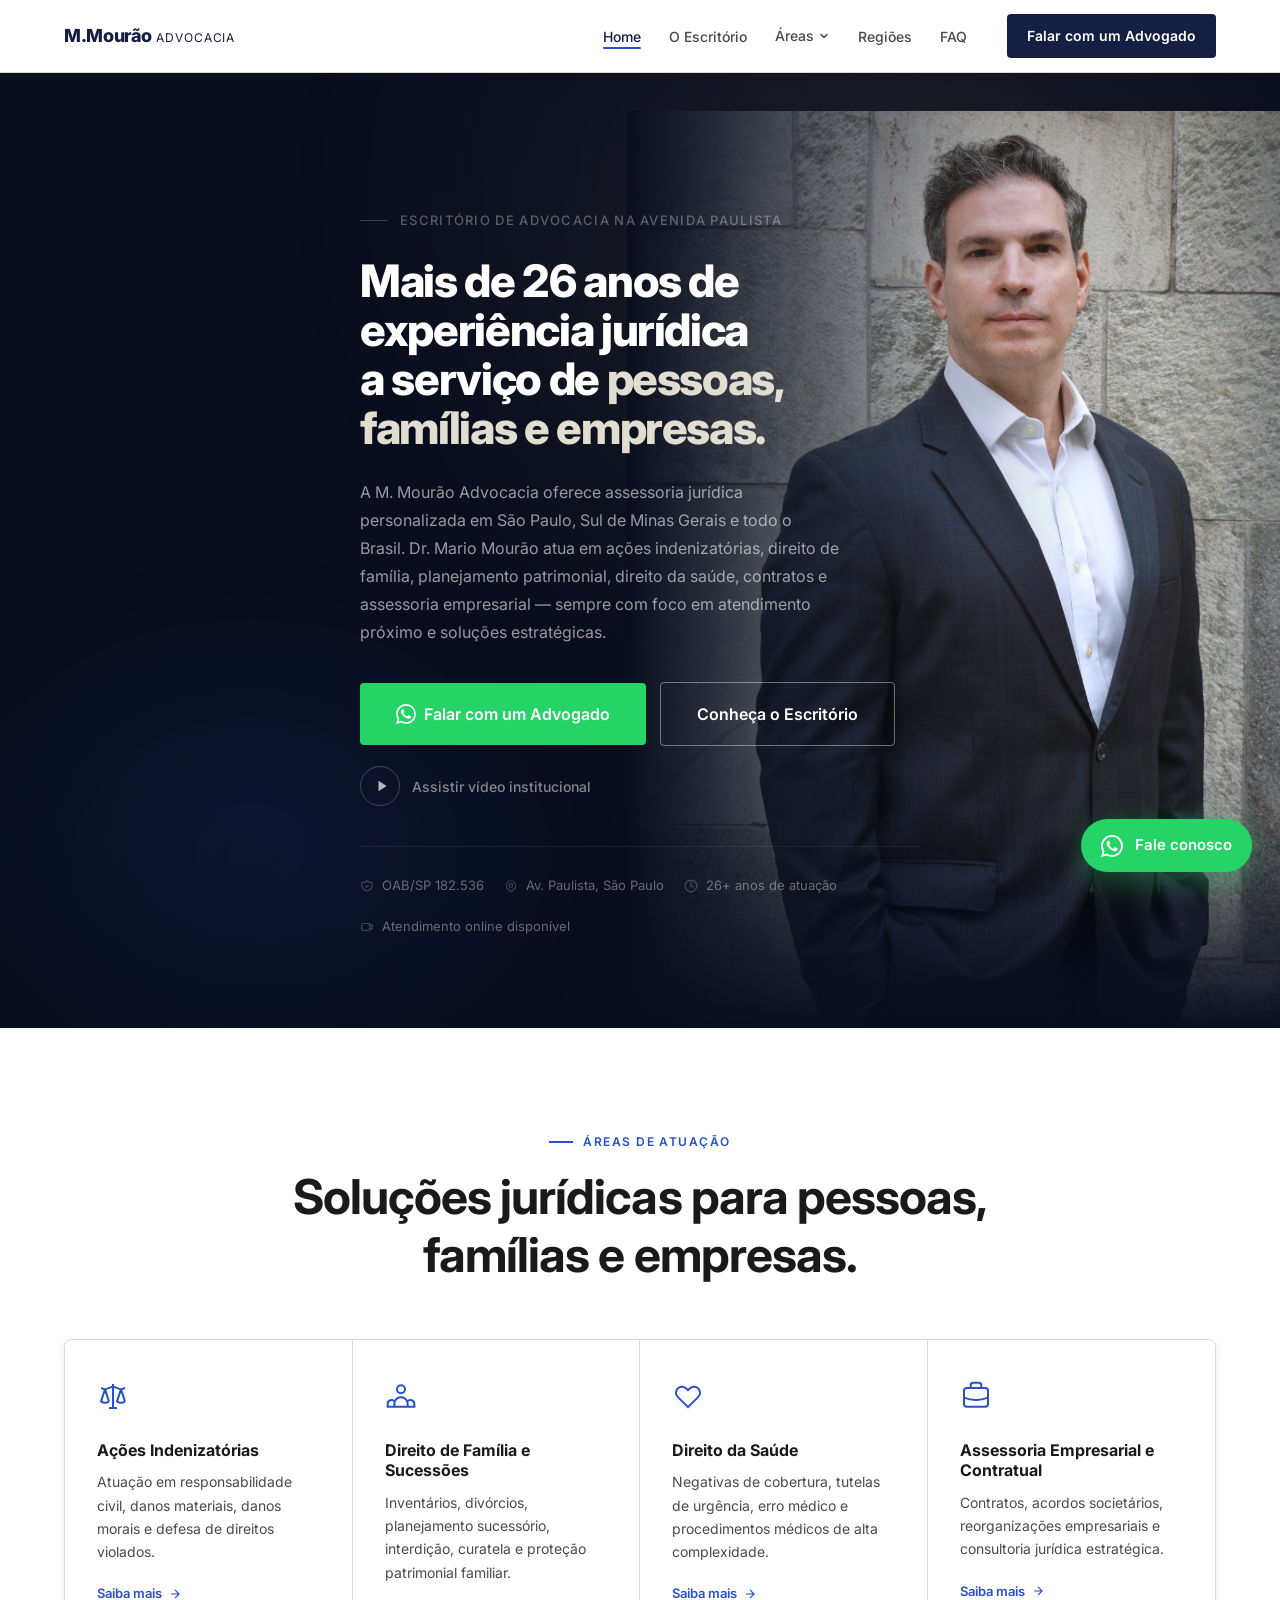
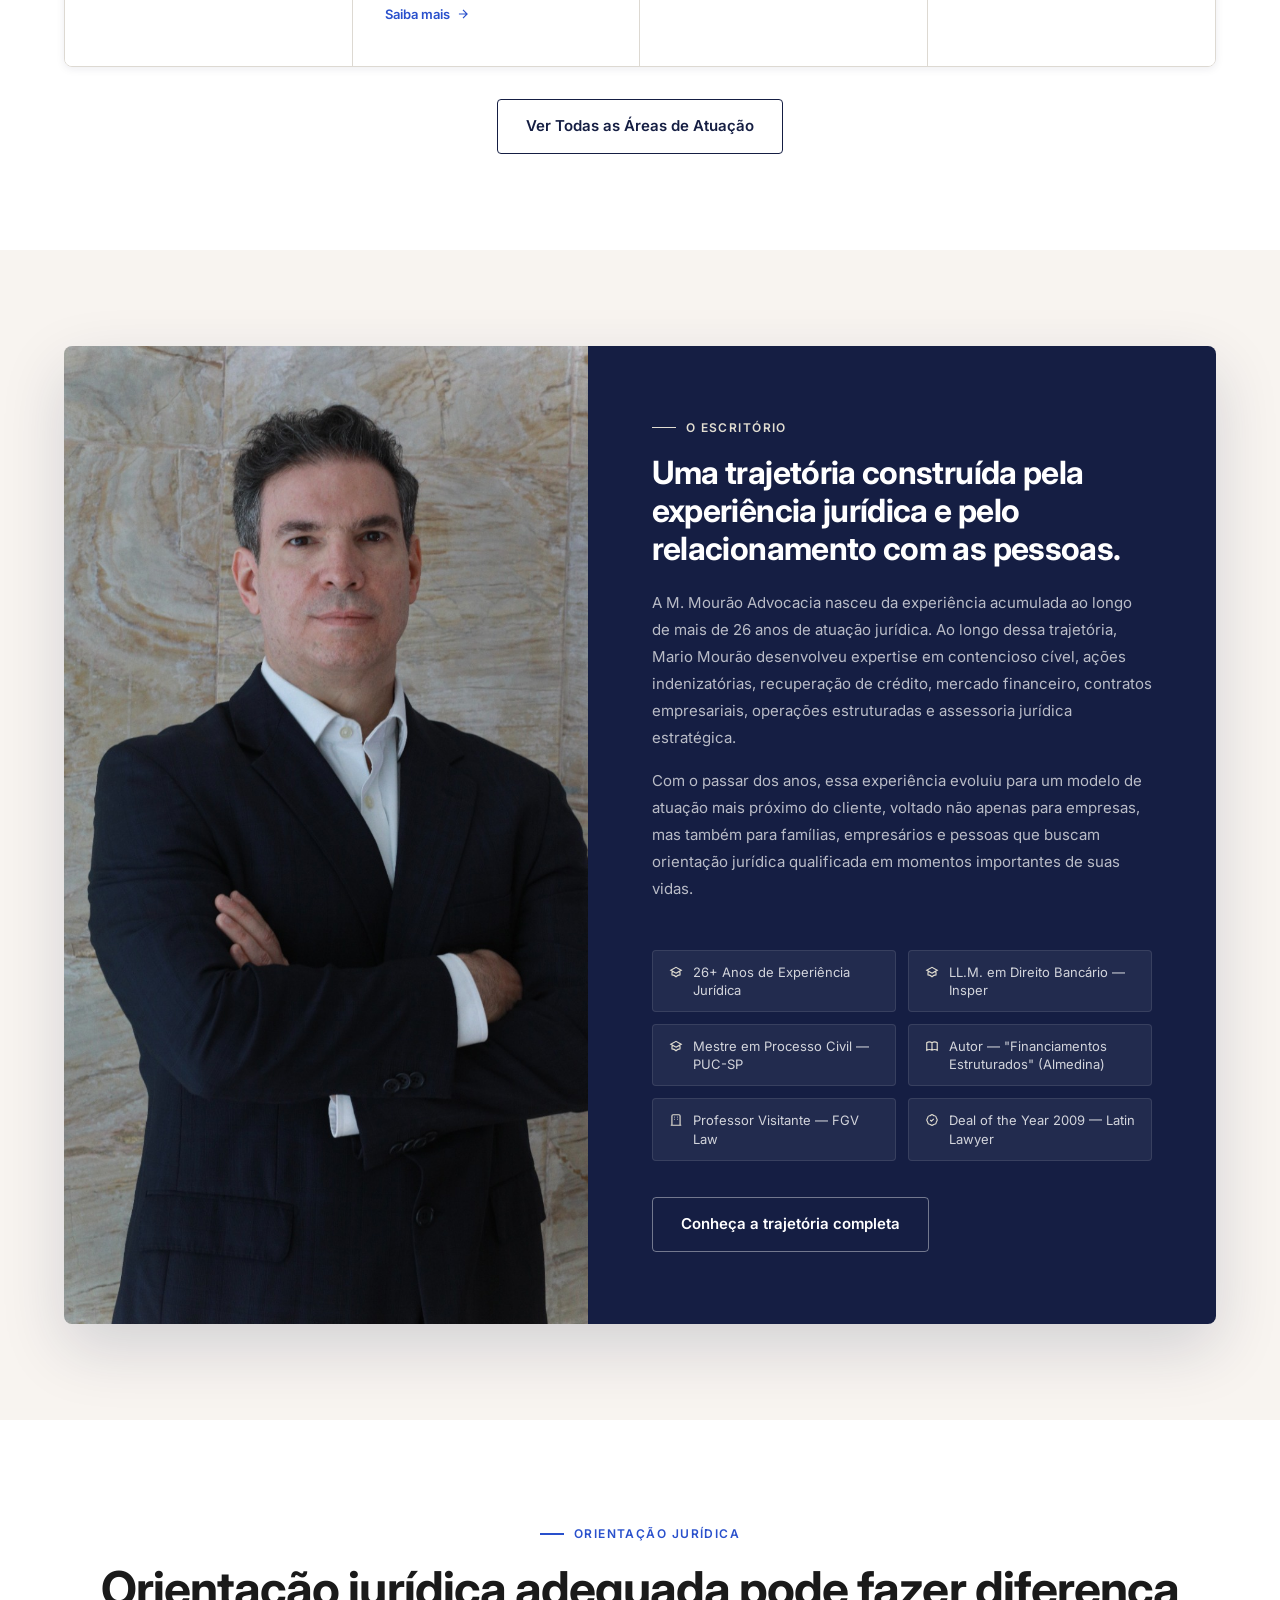
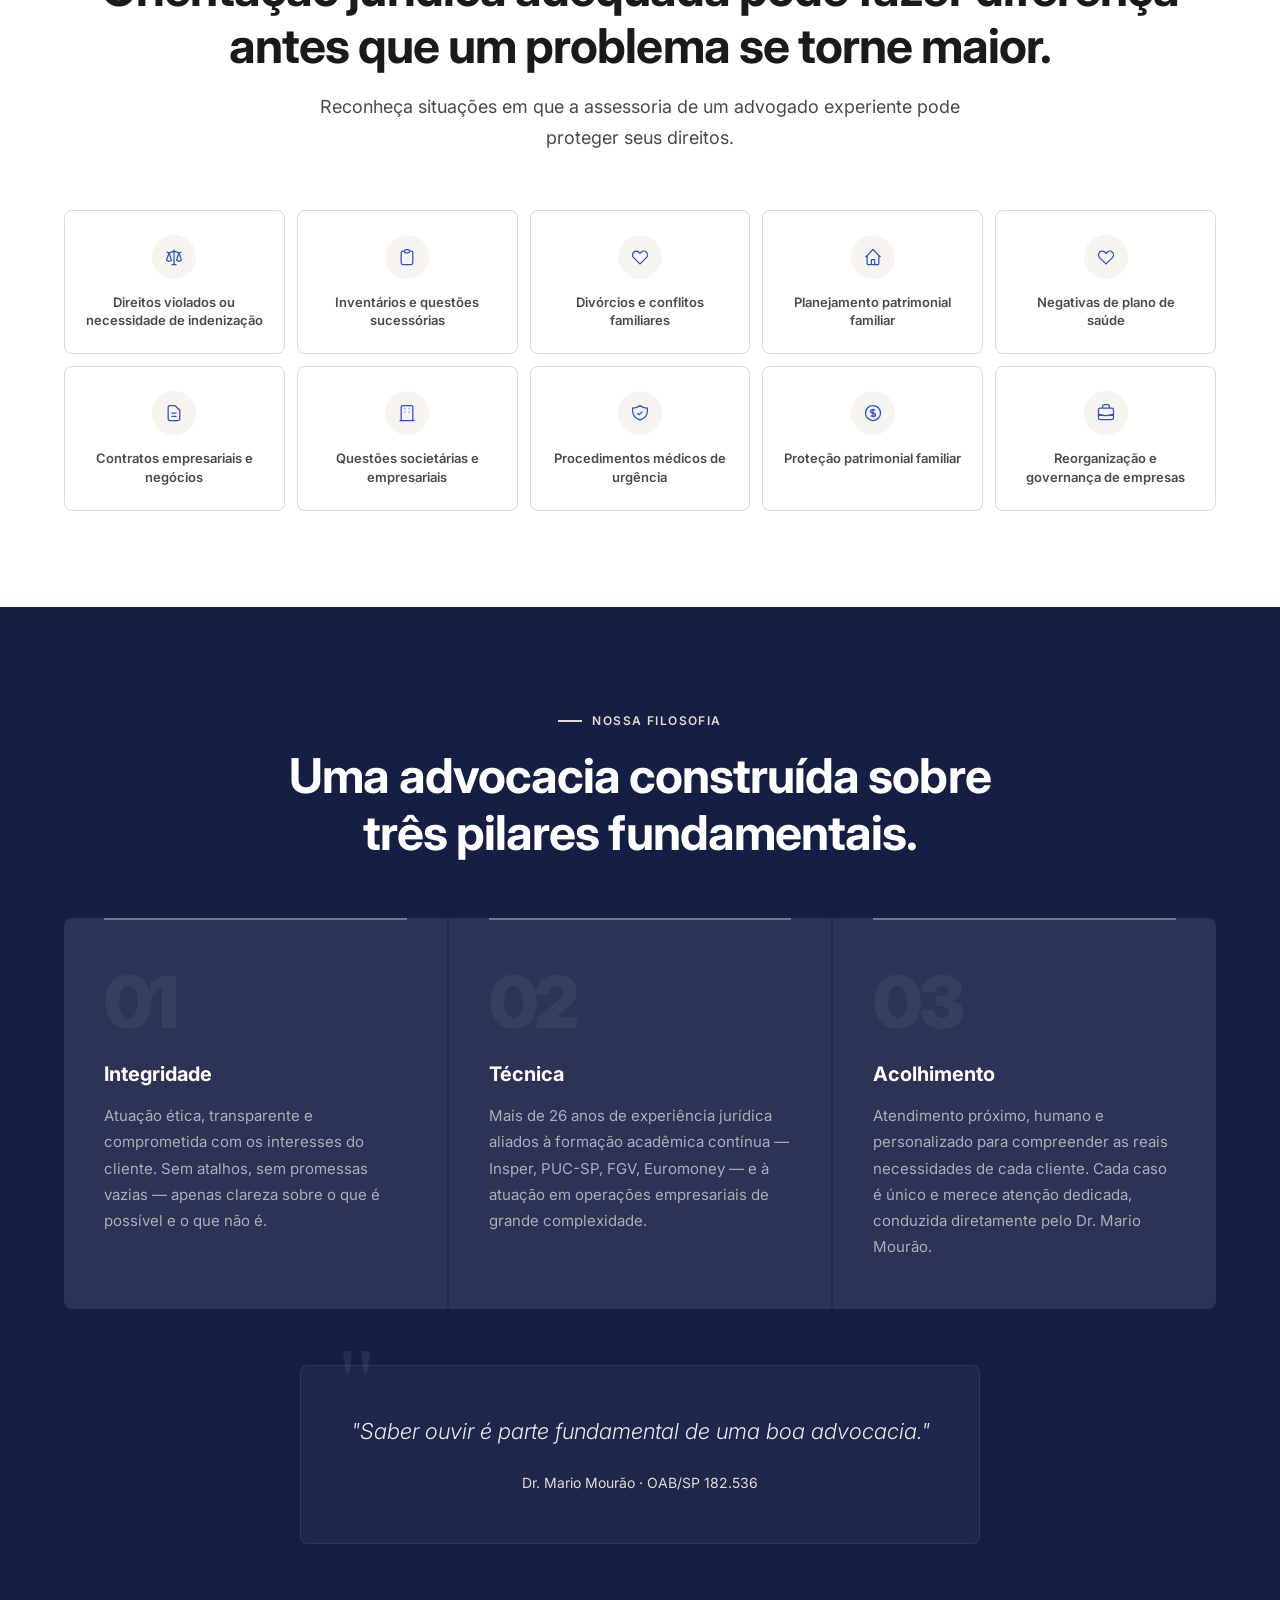
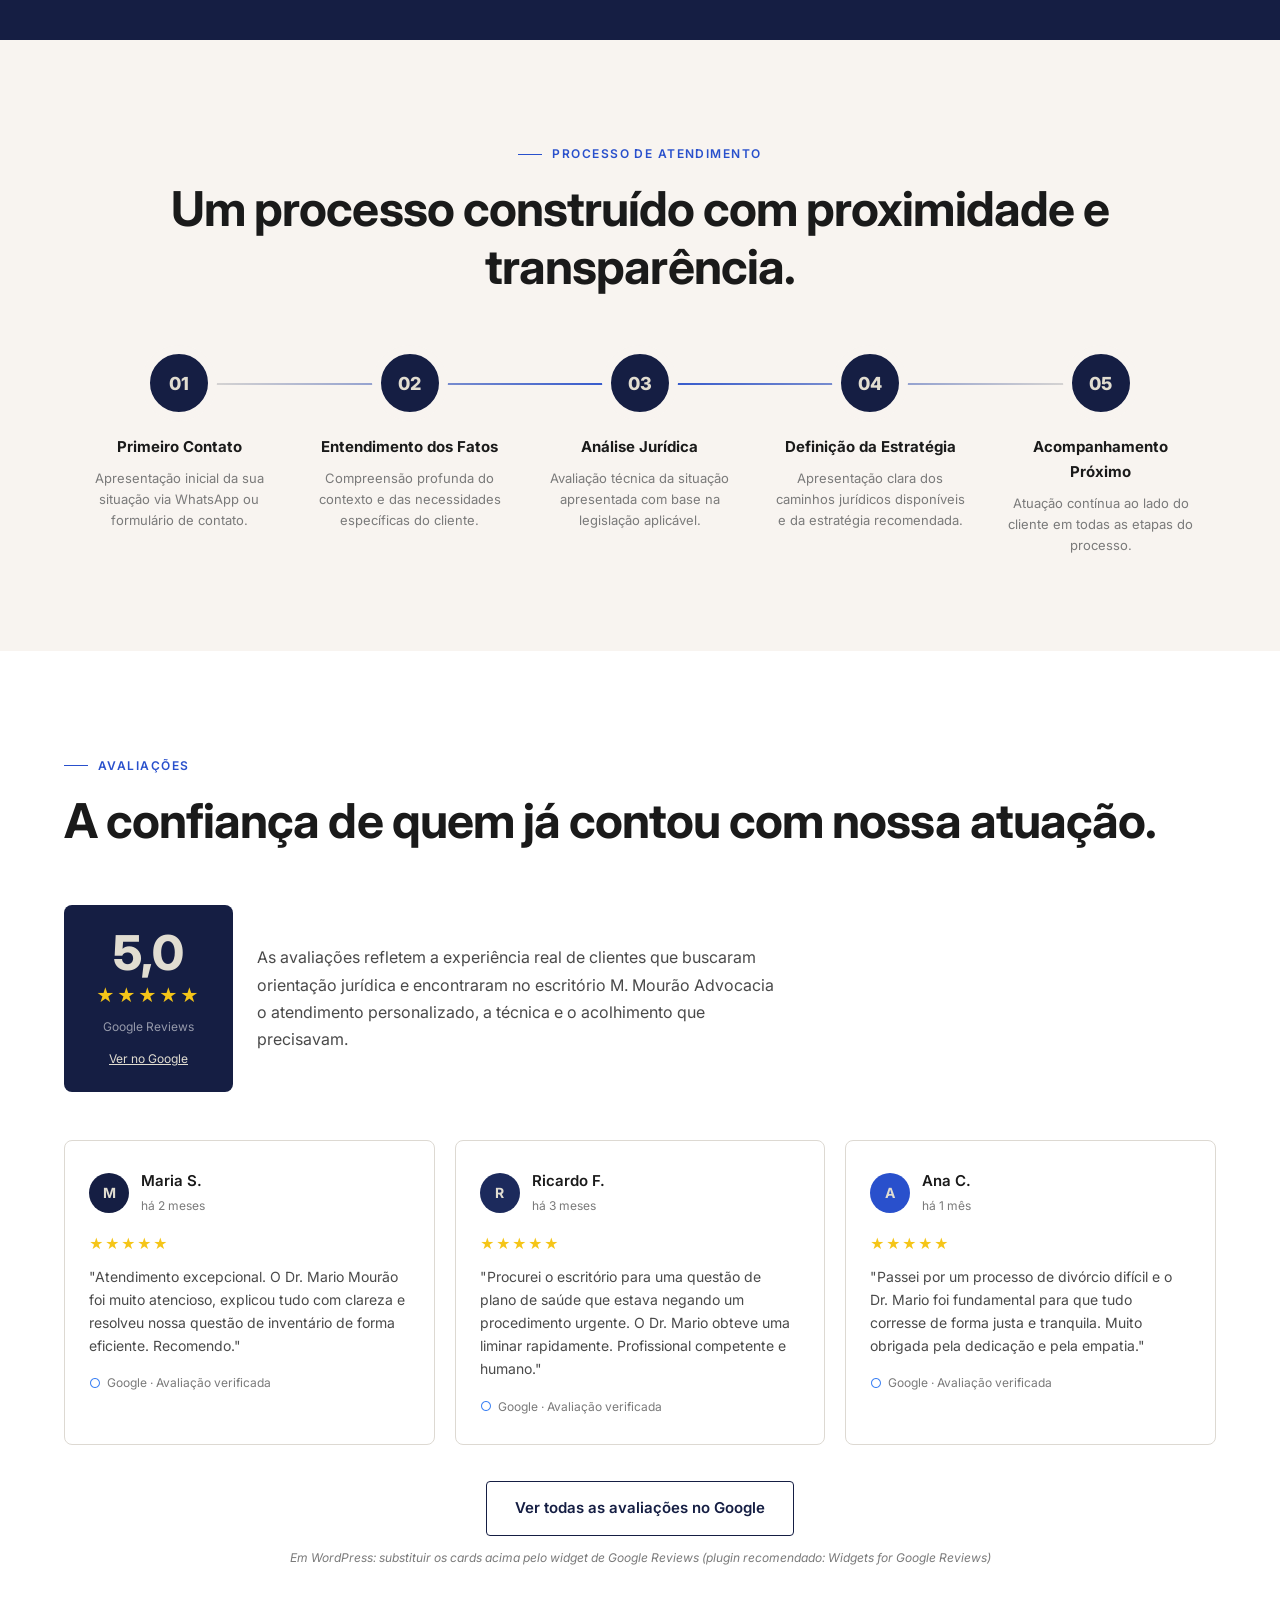
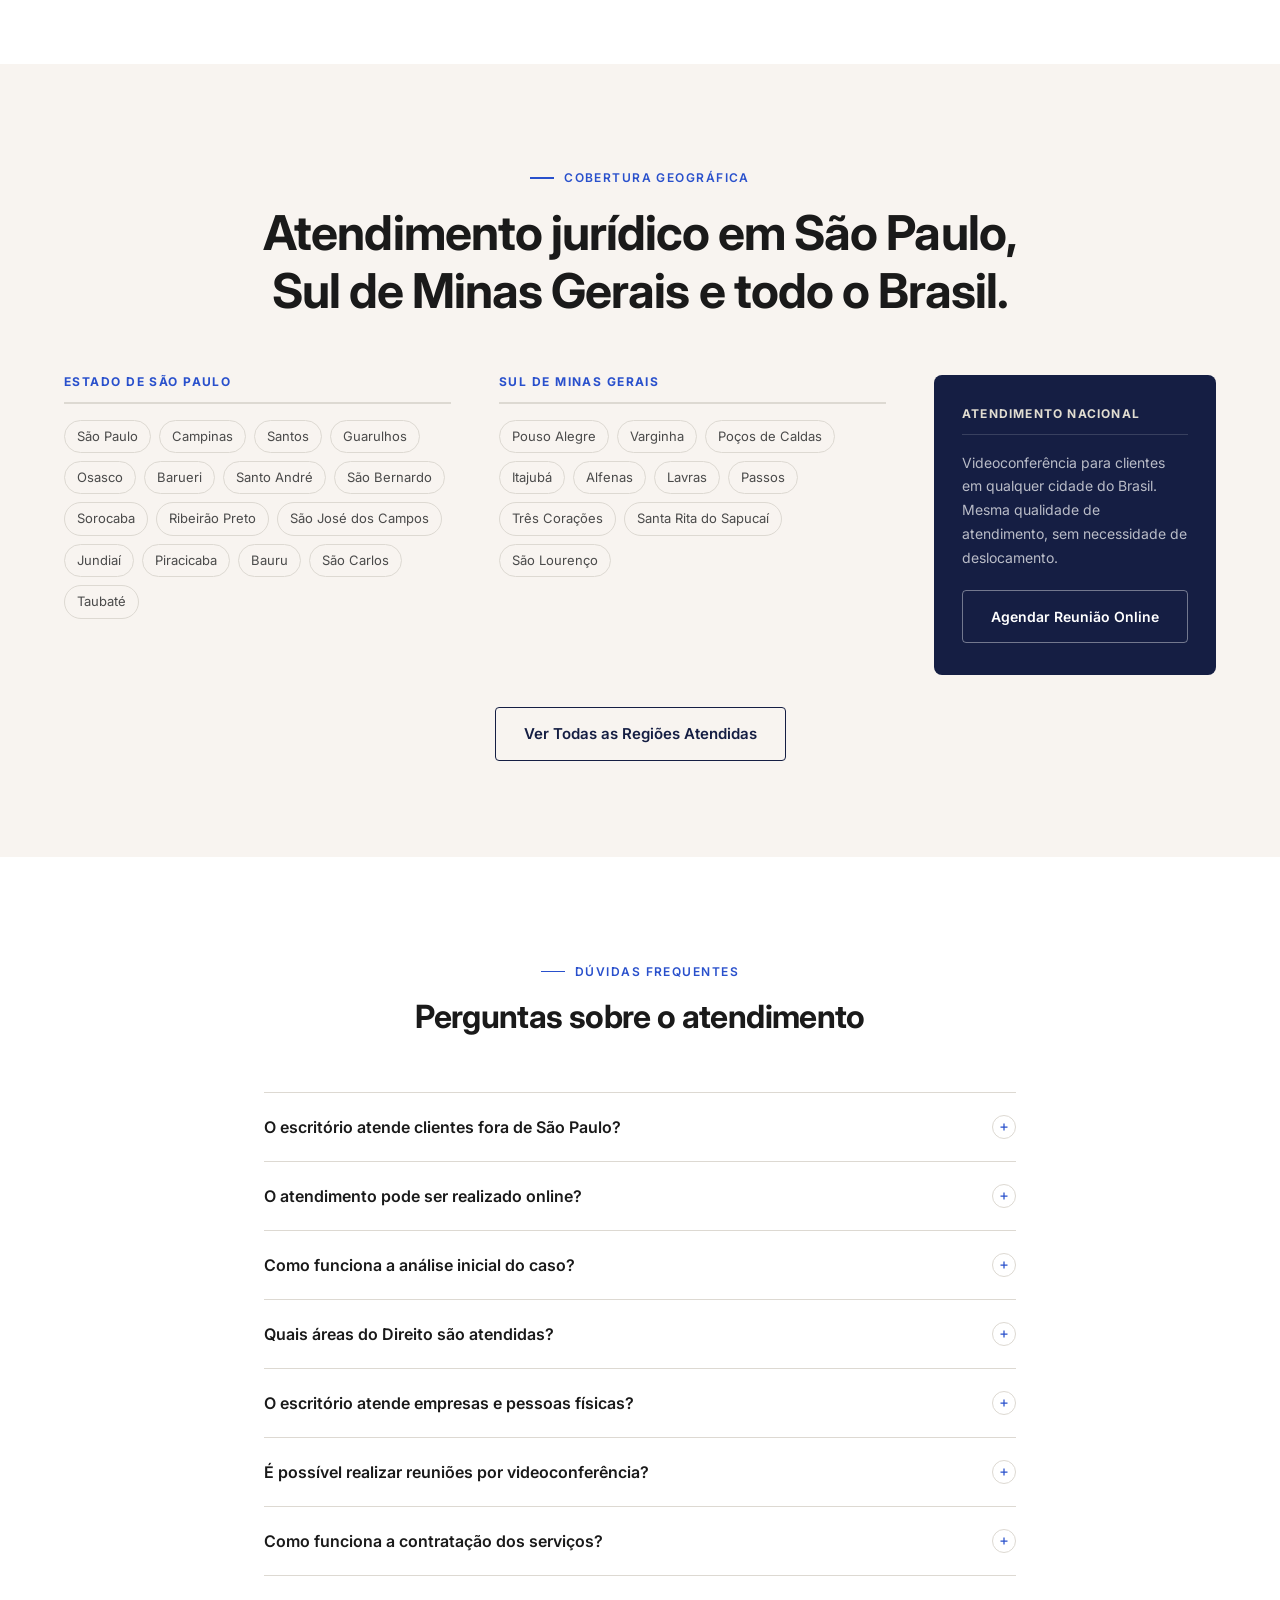
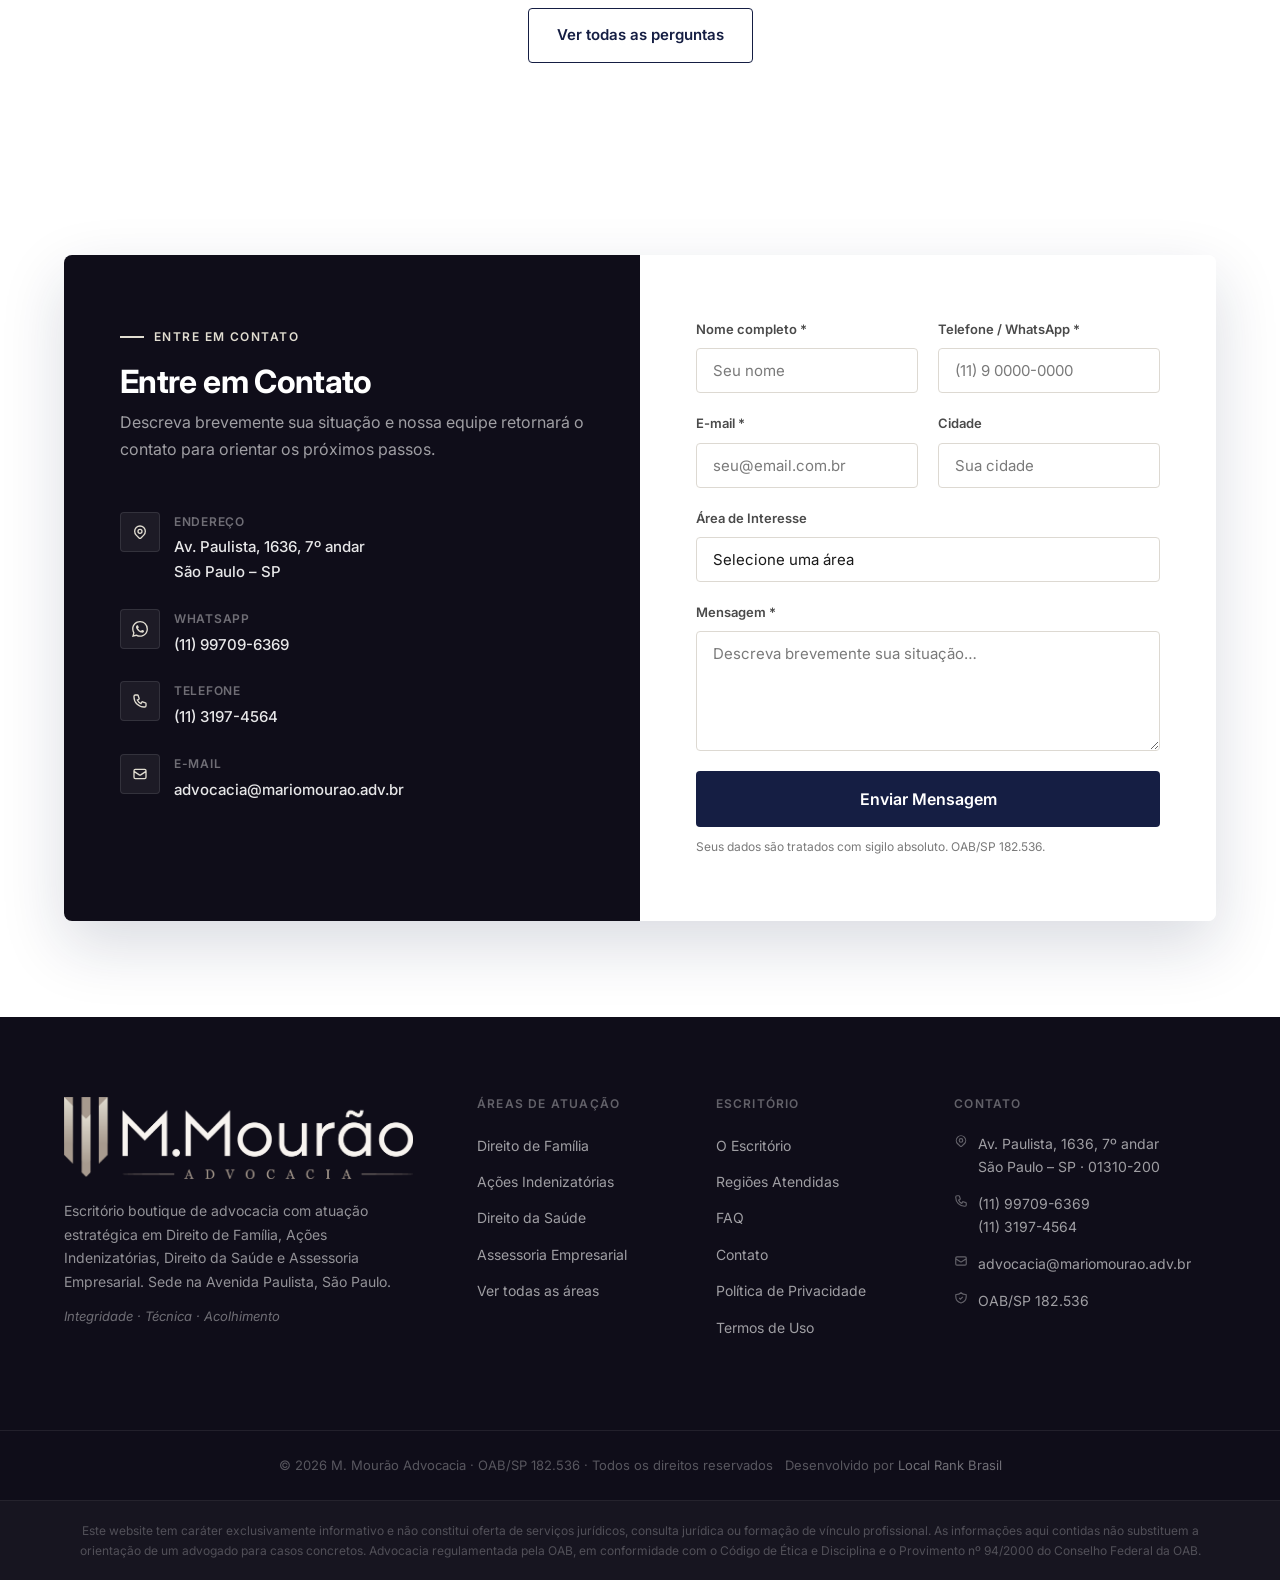
==== commit bd83a742: "Hero redesign: método BIFE (Base + Iluminação + Foto) - Remove layout grid 2 colunas do hero - Adici" ====
--- a/website/index.html
+++ b/website/index.html
@@ -68,51 +68,152 @@
     .fade-up:nth-child(4) { transition-delay: .3s; }
 
     /* ══════════════════════════════════════
-       SECTION 1 — HERO
+       SECTION 1 — HERO (MÉTODO BIFE)
+       Base · Iluminação · Foto · Estrutura
        ══════════════════════════════════════ */
+
+    /* ── Camada 1: Base ── */
     .s-hero {
-      background: #0c1228;
-      min-height: 100vh;
-      display: grid;
-      grid-template-columns: 1fr 1fr;
       position: relative;
+      min-height: 100svh;
+      background: #090e1e;
       overflow: hidden;
-    }
-
-    /* Subtle noise texture overlay */
-    .s-hero::before {
+      display: flex;
+      align-items: center;
+      padding: 140px 0 90px;
+    }
+
+    /* ── Camada 2: Iluminação ── */
+    .hero-lights {
+      position: absolute; inset: 0; z-index: 1;
+      pointer-events: none;
+    }
+    .hl { position: absolute; pointer-events: none; }
+
+    /* Spotlight quente — onde o advogado está (direita) */
+    .hl-spotlight {
+      top: -20%; right: 0%;
+      width: 75vw; height: 100vh;
+      background: radial-gradient(ellipse at 65% 35%,
+        rgba(180,150,95,.17) 0%,
+        rgba(140,110,70,.07) 40%,
+        transparent 68%);
+      filter: blur(60px);
+    }
+    /* Glow Céu — azul accent esquerda */
+    .hl-ceu {
+      bottom: -10%; left: -8%;
+      width: 55vw; height: 60vh;
+      background: radial-gradient(ellipse at center,
+        rgba(41,80,204,.13) 0%,
+        transparent 65%);
+      filter: blur(50px);
+    }
+    /* Feixe de luz diagonal — lens flare */
+    .hl-ray {
+      top: 5%; right: 28%;
+      width: 2px; height: 65%;
+      background: linear-gradient(to bottom,
+        rgba(210,185,130,.14) 0%,
+        rgba(210,185,130,.05) 60%,
+        transparent 100%);
+      transform: rotate(22deg);
+      transform-origin: top center;
+      filter: blur(18px);
+      border-radius: 2px;
+    }
+    /* Segundo feixe — paralelo, mais suave */
+    .hl-ray2 {
+      top: 0; right: 36%;
+      width: 1px; height: 50%;
+      background: linear-gradient(to bottom,
+        rgba(210,185,130,.08) 0%,
+        transparent 100%);
+      transform: rotate(22deg);
+      transform-origin: top center;
+      filter: blur(12px);
+    }
+    /* Vinheta nas bordas */
+    .hl-vignette {
+      inset: 0; width: 100%; height: 100%;
+      background: radial-gradient(ellipse at 40% 50%,
+        transparent 45%, rgba(9,14,30,.65) 100%);
+      filter: none;
+    }
+
+    /* ── Camada 3: Foto BIFE ──
+       Para produção: use PNG com fundo removido (remove.bg / Photoshop)
+       Arquivo: assets/fotos/mario-cutout.png
+       O gradiente abaixo simula o recorte com JPG ── */
+    .hero-bife-photo {
+      position: absolute;
+      right: -1%;
+      bottom: 0;
+      height: 96%;
+      width: 52%;
+      z-index: 2;
+      pointer-events: none;
+    }
+    .hero-bife-photo img {
+      width: 100%; height: 100%;
+      object-fit: cover;
+      object-position: center top;
+      display: block;
+    }
+    /* Blend gradient — dissolve a borda esquerda no background escuro */
+    .hero-bife-photo::before {
       content: '';
-      position: absolute; inset: 0; z-index: 0;
-      background-image:
-        radial-gradient(ellipse 80% 60% at 20% 50%, rgba(41,80,204,.12) 0%, transparent 70%),
-        radial-gradient(ellipse 50% 80% at 80% 30%, rgba(21,30,67,.4) 0%, transparent 60%);
-      pointer-events: none;
-    }
-
-    .hero-left {
-      position: relative; z-index: 1;
-      display: flex; flex-direction: column; justify-content: center;
-      padding: 120px 64px 80px 0;
-    }
-
-    /* SEO H1 — visible but visually small */
+      position: absolute; inset: 0; z-index: 1;
+      background:
+        linear-gradient(to right,
+          #090e1e 0%,
+          rgba(9,14,30,.82) 12%,
+          rgba(9,14,30,.45) 32%,
+          rgba(9,14,30,.12) 52%,
+          transparent 68%),
+        linear-gradient(to top,
+          #090e1e 0%,
+          rgba(9,14,30,.6) 10%,
+          rgba(9,14,30,.1) 22%,
+          transparent 32%),
+        linear-gradient(to left,
+          rgba(9,14,30,.3) 0%,
+          transparent 20%);
+    }
+    /* Suave luz quente sobre a foto (Iluminação sobre o sujeito) */
+    .hero-bife-photo::after {
+      content: '';
+      position: absolute; inset: 0; z-index: 2;
+      background: radial-gradient(ellipse at 70% 30%,
+        rgba(200,170,100,.07) 0%, transparent 60%);
+      mix-blend-mode: screen;
+    }
+
+    /* ── Camada 4: Conteúdo ── */
+    .hero-text {
+      position: relative; z-index: 3;
+      max-width: 560px;
+    }
+
+    /* SEO H1 — visível mas visualmente pequeno */
     .hero-seo-h1 {
       font-size: .8125rem;
       font-weight: 500;
       letter-spacing: .1em;
       text-transform: uppercase;
-      color: rgba(255,255,255,.35);
+      color: rgba(255,255,255,.32);
       margin-bottom: 28px;
       display: flex; align-items: center; gap: 12px;
     }
     .hero-seo-h1::before {
       content: '';
-      display: block; width: 32px; height: 1px;
+      display: block; width: 28px; height: 1px;
       background: rgba(255,255,255,.2);
+      flex-shrink: 0;
     }
 
     .hero-headline {
-      font-size: clamp(2.25rem, 3.5vw, 3.25rem);
+      font-size: clamp(2.25rem, 3.5vw, 3.5rem);
       font-weight: 800;
       line-height: 1.1;
       letter-spacing: -.03em;
@@ -127,76 +228,48 @@
     .hero-sub {
       font-size: 1rem;
       line-height: 1.75;
-      color: rgba(255,255,255,.6);
+      color: rgba(255,255,255,.58);
       max-width: 480px;
-      margin-bottom: 40px;
-    }
-
-    .hero-ctas {
-      display: flex; gap: 14px; flex-wrap: wrap;
-    }
-
-    /* Hero right — video */
-    .hero-right {
-      position: relative; z-index: 1;
+      margin-bottom: 36px;
+    }
+
+    .hero-ctas { display: flex; gap: 14px; flex-wrap: wrap; align-items: center; }
+
+    /* Botão de vídeo — sutil, inline com os CTAs ou abaixo */
+    .hero-video-btn {
+      display: inline-flex; align-items: center; gap: 12px;
+      background: none; border: none; cursor: pointer;
+      color: rgba(255,255,255,.5);
+      font-size: .875rem; font-weight: 500;
+      font-family: inherit;
+      padding: 0; margin-top: 20px;
+      transition: color .25s;
+      text-align: left;
+    }
+    .hero-video-btn:hover { color: rgba(255,255,255,.85); }
+    .hvb-ring {
+      width: 40px; height: 40px; border-radius: 50%;
+      border: 1.5px solid rgba(255,255,255,.22);
       display: flex; align-items: center; justify-content: center;
-      padding: 80px 0 80px 64px;
-    }
-
-    .video-frame {
-      position: relative; width: 100%; max-width: 520px;
-      border-radius: 12px; overflow: hidden;
-      box-shadow: 0 32px 80px rgba(0,0,0,.5);
-      aspect-ratio: 16/9;
-      cursor: pointer;
-      background: #0a0f1e;
-    }
-    .video-frame-img {
-      width: 100%; height: 100%;
-      object-fit: cover; display: block;
-      transition: transform .4s ease, opacity .3s ease;
-    }
-    .video-frame:hover .video-frame-img { transform: scale(1.03); opacity: .85; }
-
-    .video-overlay {
-      position: absolute; inset: 0;
-      background: linear-gradient(135deg, rgba(21,30,67,.3), rgba(0,0,0,.2));
-    }
-    .video-play-btn {
-      position: absolute; top: 50%; left: 50%;
-      transform: translate(-50%, -50%);
-      width: 72px; height: 72px;
-      background: #fff;
-      border-radius: 50%;
-      display: flex; align-items: center; justify-content: center;
-      box-shadow: 0 8px 32px rgba(0,0,0,.35);
-      transition: transform .25s ease, box-shadow .25s ease;
-    }
-    .video-frame:hover .video-play-btn {
-      transform: translate(-50%, -50%) scale(1.08);
-      box-shadow: 0 12px 40px rgba(0,0,0,.45);
-    }
-    .video-play-btn svg { margin-left: 4px; color: var(--mar); }
-
-    .video-label {
-      position: absolute; bottom: 20px; left: 50%; transform: translateX(-50%);
-      white-space: nowrap;
-      background: rgba(0,0,0,.55); backdrop-filter: blur(8px);
-      color: rgba(255,255,255,.85); font-size: .8125rem; font-weight: 500;
-      padding: 6px 16px; border-radius: 100px;
-      border: 1px solid rgba(255,255,255,.12);
+      flex-shrink: 0;
+      transition: border-color .25s, background .25s;
+    }
+    .hvb-ring svg { margin-left: 3px; }
+    .hero-video-btn:hover .hvb-ring {
+      border-color: rgba(255,255,255,.5);
+      background: rgba(255,255,255,.06);
     }
 
     .hero-trust {
       display: flex; align-items: center; gap: 20px; flex-wrap: wrap;
-      margin-top: 36px; padding-top: 32px;
-      border-top: 1px solid rgba(255,255,255,.08);
+      margin-top: 40px; padding-top: 28px;
+      border-top: 1px solid rgba(255,255,255,.07);
     }
     .trust-item {
       display: flex; align-items: center; gap: 8px;
-      font-size: .8125rem; color: rgba(255,255,255,.45);
-    }
-    .trust-item svg { color: rgba(255,255,255,.25); }
+      font-size: .8125rem; color: rgba(255,255,255,.38);
+    }
+    .trust-item svg { color: rgba(255,255,255,.22); flex-shrink: 0; }
 
     /* ── Vimeo lightbox ── */
     .lightbox {
@@ -573,9 +646,9 @@
 
     /* Responsive */
     @media (max-width: 1100px) {
-      .s-hero { grid-template-columns: 1fr; min-height: auto; }
-      .hero-left { padding: 100px 24px 40px; }
-      .hero-right { padding: 0 24px 64px; }
+      /* Hero BIFE: foto some em telas menores */
+      .hero-bife-photo { width: 60%; opacity: .35; }
+      .s-hero { padding: 120px 0 80px; }
       .areas-home-grid { grid-template-columns: repeat(2, 1fr); }
       .area-home-card { border-bottom: 1px solid var(--c-border); }
       .sobre-grid { grid-template-columns: 1fr; }
@@ -591,7 +664,16 @@
       .contact-grid { grid-template-columns: 1fr; }
     }
     @media (max-width: 768px) {
+      /* Hero BIFE mobile: foto como textura de fundo apenas */
+      .s-hero { padding: 100px 0 72px; }
+      .hero-bife-photo { width: 100%; right: 0; opacity: .18; }
+      .hero-bife-photo::before {
+        background:
+          linear-gradient(to right, #090e1e 0%, rgba(9,14,30,.9) 40%, rgba(9,14,30,.6) 100%),
+          linear-gradient(to top, #090e1e 0%, transparent 35%);
+      }
       .hero-headline { font-size: 2.25rem; }
+      .hero-text { max-width: 100%; }
       .areas-home-grid { grid-template-columns: 1fr; }
       .quando-grid { grid-template-columns: repeat(2, 1fr); }
       .reviews-grid { grid-template-columns: 1fr; }
@@ -653,13 +735,31 @@
 </nav>
 
 <!-- ══════════════════════════════════════════════════════════
-     SEÇÃO 1 — HERO
+     SEÇÃO 1 — HERO (MÉTODO BIFE)
      ══════════════════════════════════════════════════════════ -->
 <section class="s-hero" aria-label="Apresentação">
-  <div class="container" style="display:contents">
-
-    <!-- Left: text -->
-    <div class="hero-left" style="padding-left:max(24px, calc((100vw - 1200px)/2 + 24px))">
+
+  <!-- Camada 2: Iluminação -->
+  <div class="hero-lights" aria-hidden="true">
+    <div class="hl hl-spotlight"></div>
+    <div class="hl hl-ceu"></div>
+    <div class="hl hl-ray"></div>
+    <div class="hl hl-ray2"></div>
+    <div class="hl hl-vignette"></div>
+  </div>
+
+  <!-- Camada 3: Foto BIFE
+       Produção: substituir por assets/fotos/mario-cutout.png (fundo removido)
+       Para recorte profissional use remove.bg ou Adobe Firefly -->
+  <div class="hero-bife-photo" aria-hidden="true">
+    <img src="assets/fotos/mario-01.jpg"
+         alt="">
+  </div>
+
+  <!-- Camada 4: Conteúdo -->
+  <div class="container" style="position:relative;z-index:3">
+    <div class="hero-text">
+
       <h1 class="hero-seo-h1">Escritório de Advocacia na Avenida Paulista</h1>
 
       <p class="hero-headline">
@@ -681,6 +781,14 @@
         <a href="o-escritorio.html" class="btn btn--outline-light btn--lg">Conheça o Escritório</a>
       </div>
 
+      <!-- Vídeo: trigger sutil, não compete com a foto -->
+      <button class="hero-video-btn" id="videoThumb" aria-label="Assistir vídeo institucional do Dr. Mario Mourão">
+        <span class="hvb-ring">
+          <svg width="14" height="14" viewBox="0 0 24 24" fill="none"><polygon points="6,3 20,12 6,21" fill="rgba(255,255,255,.7)"/></svg>
+        </span>
+        <span>Assistir vídeo institucional</span>
+      </button>
+
       <div class="hero-trust">
         <div class="trust-item">
           <svg width="14" height="14" viewBox="0 0 24 24" fill="none" stroke="currentColor" stroke-width="2"><path d="M9 12l2 2 4-4m5.618-4.016A11.955 11.955 0 0112 2.944a11.955 11.955 0 01-8.618 3.04A12.02 12.02 0 003 9c0 5.591 3.824 10.29 9 11.622 5.176-1.332 9-6.03 9-11.622 0-1.042-.133-2.052-.382-3.016z"/></svg>
@@ -699,23 +807,10 @@
           Atendimento online disponível
         </div>
       </div>
-    </div>
-
-    <!-- Right: video -->
-    <div class="hero-right" style="padding-right:max(24px, calc((100vw - 1200px)/2 + 24px))">
-      <div class="video-frame" id="videoThumb" role="button" tabindex="0" aria-label="Assistir vídeo institucional">
-        <img class="video-frame-img"
-             src="assets/fotos/mario-04.jpg"
-             alt="Dr. Mario Mourão — vídeo institucional M. Mourão Advocacia">
-        <div class="video-overlay"></div>
-        <div class="video-play-btn">
-          <svg width="28" height="28" viewBox="0 0 24 24" fill="none"><polygon points="5,3 19,12 5,21" fill="#151e43"/></svg>
-        </div>
-        <div class="video-label">Vídeo Institucional · Dr. Mario Mourão</div>
-      </div>
-    </div>
-
-  </div>
+
+    </div>
+  </div>
+
 </section>
 
 <!-- Vimeo lightbox -->
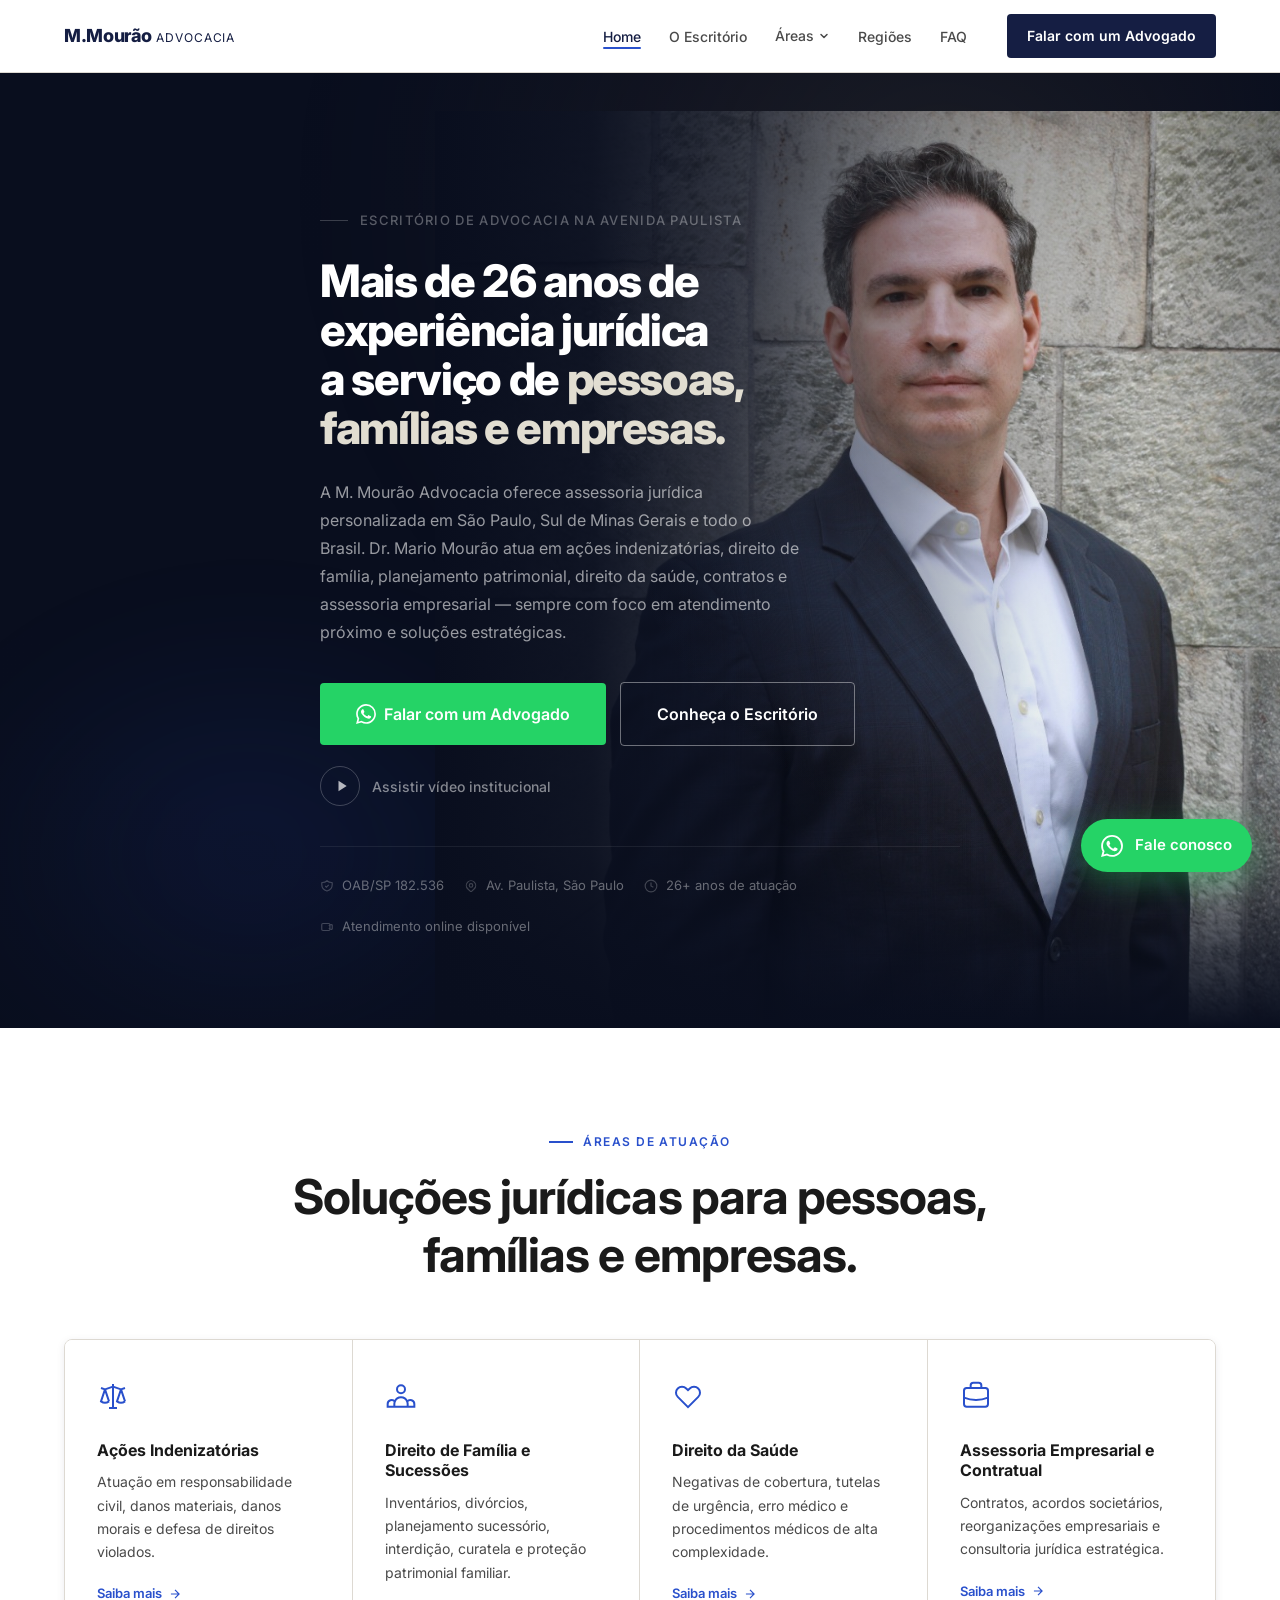
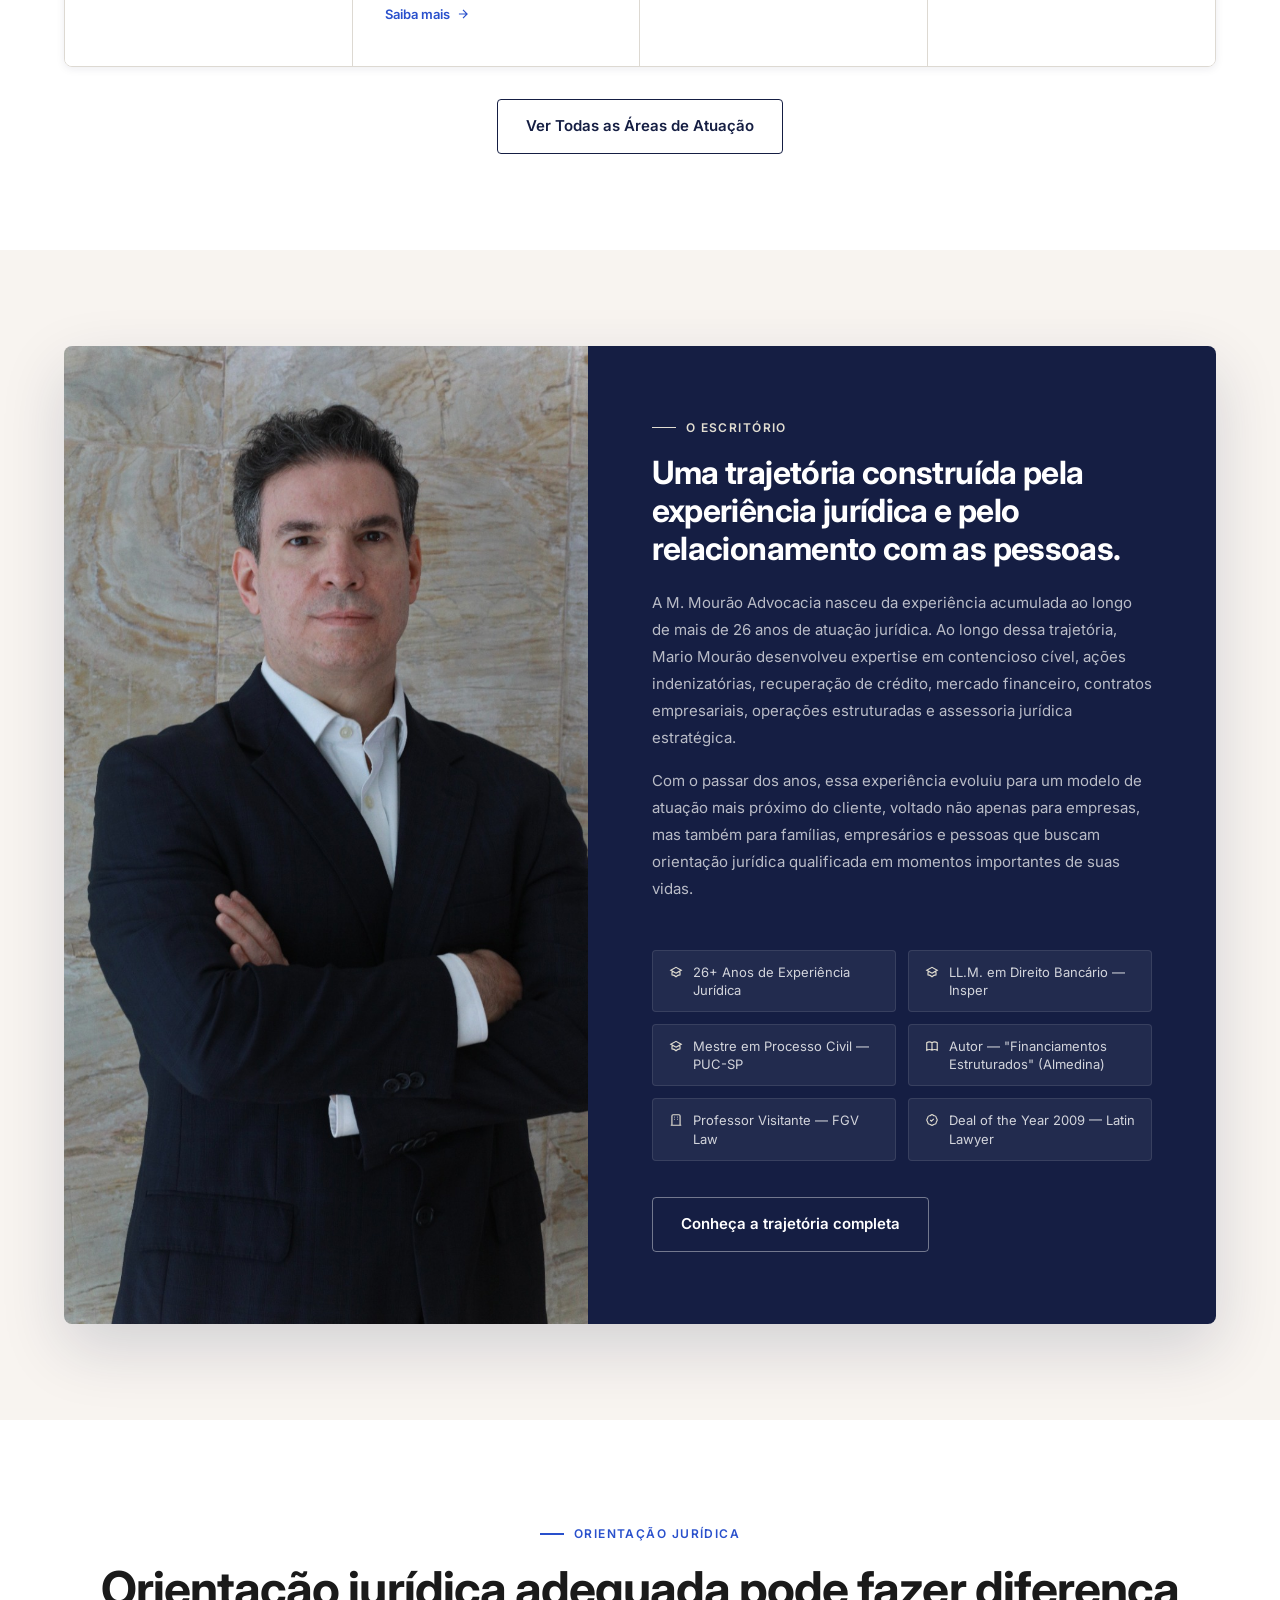
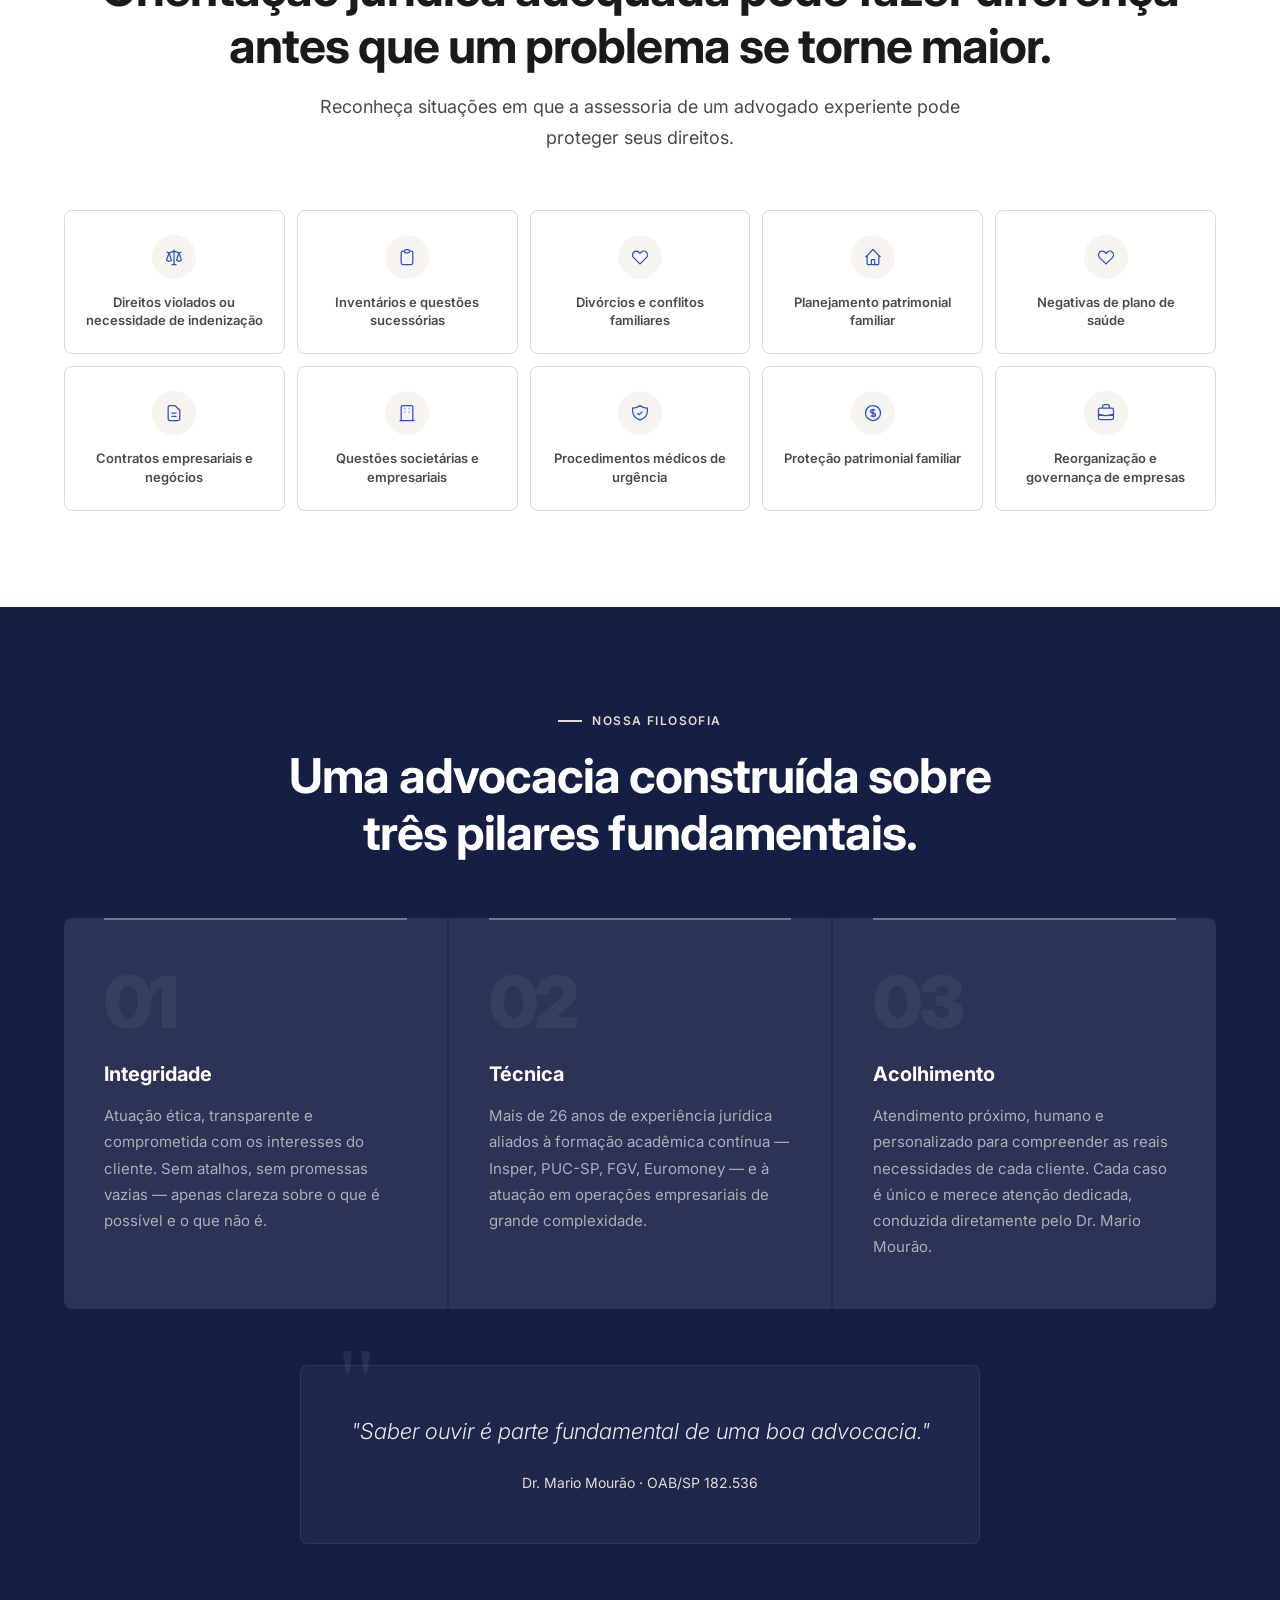
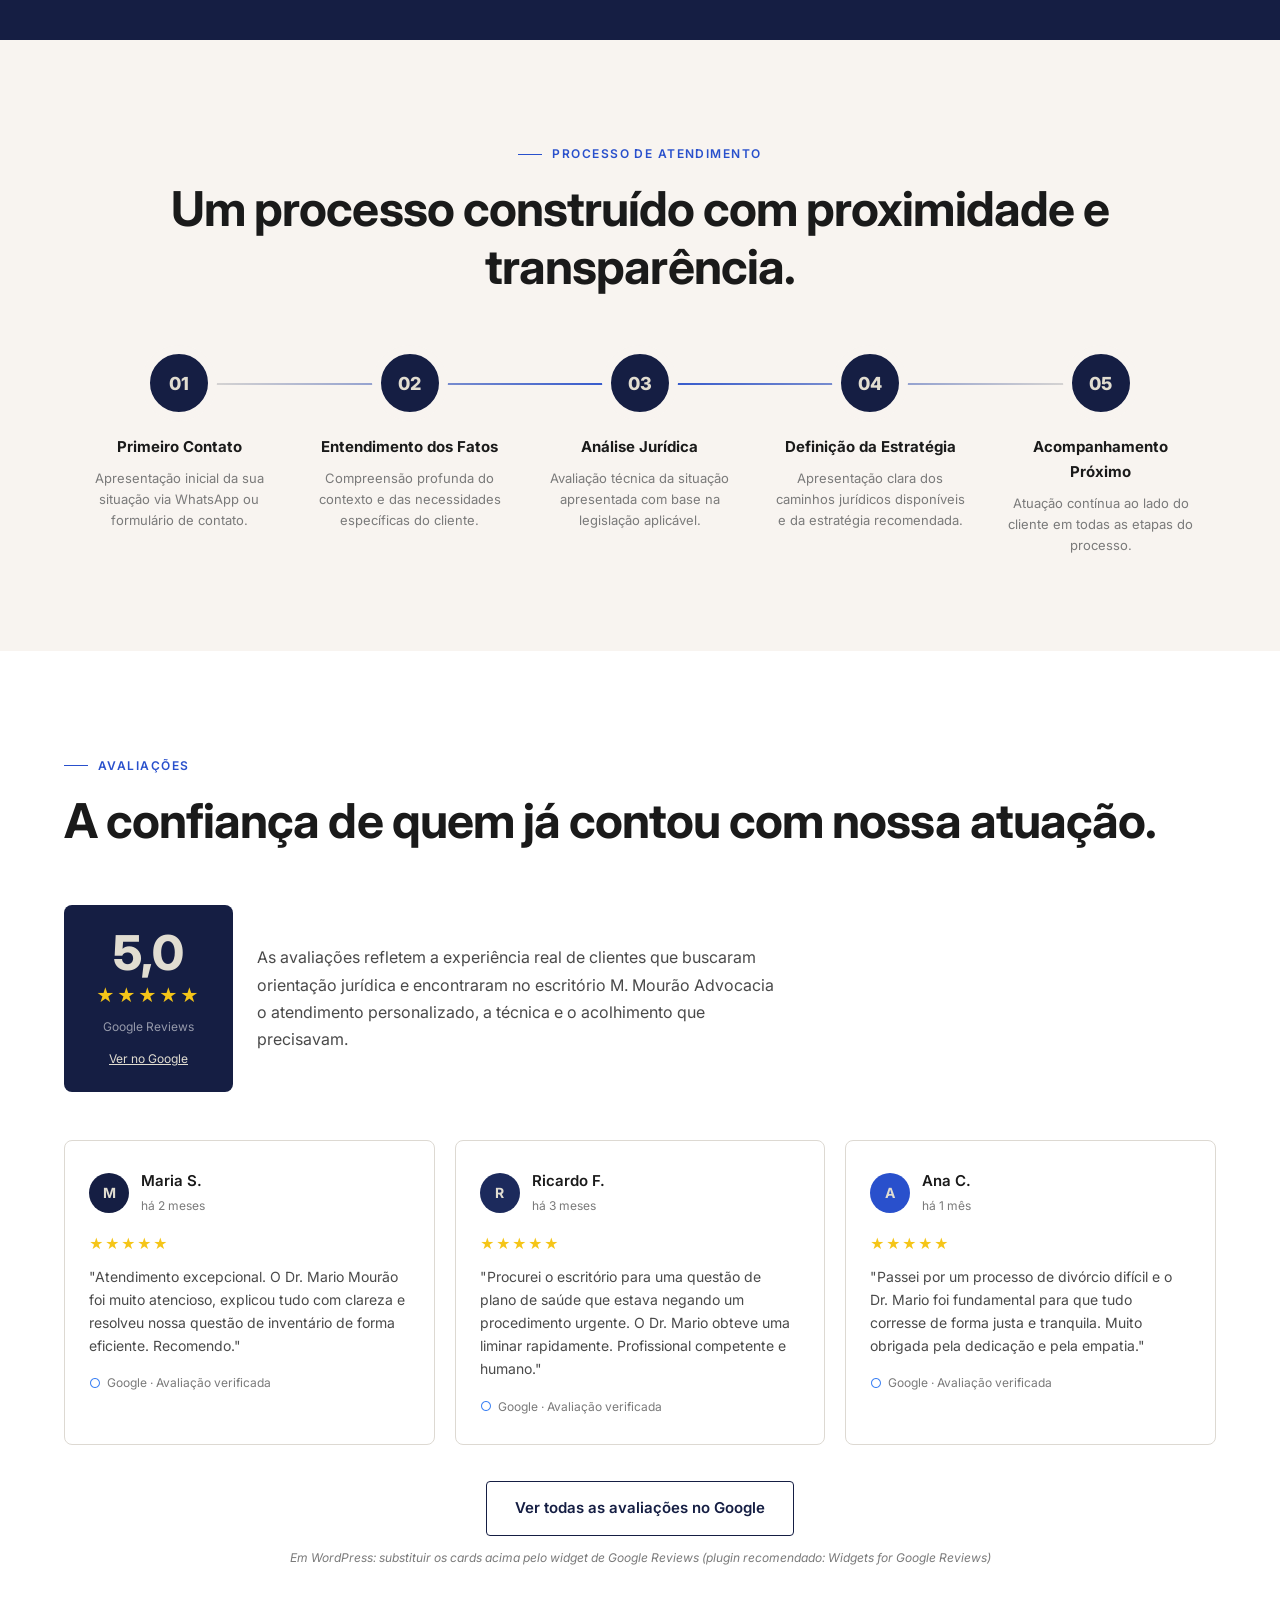
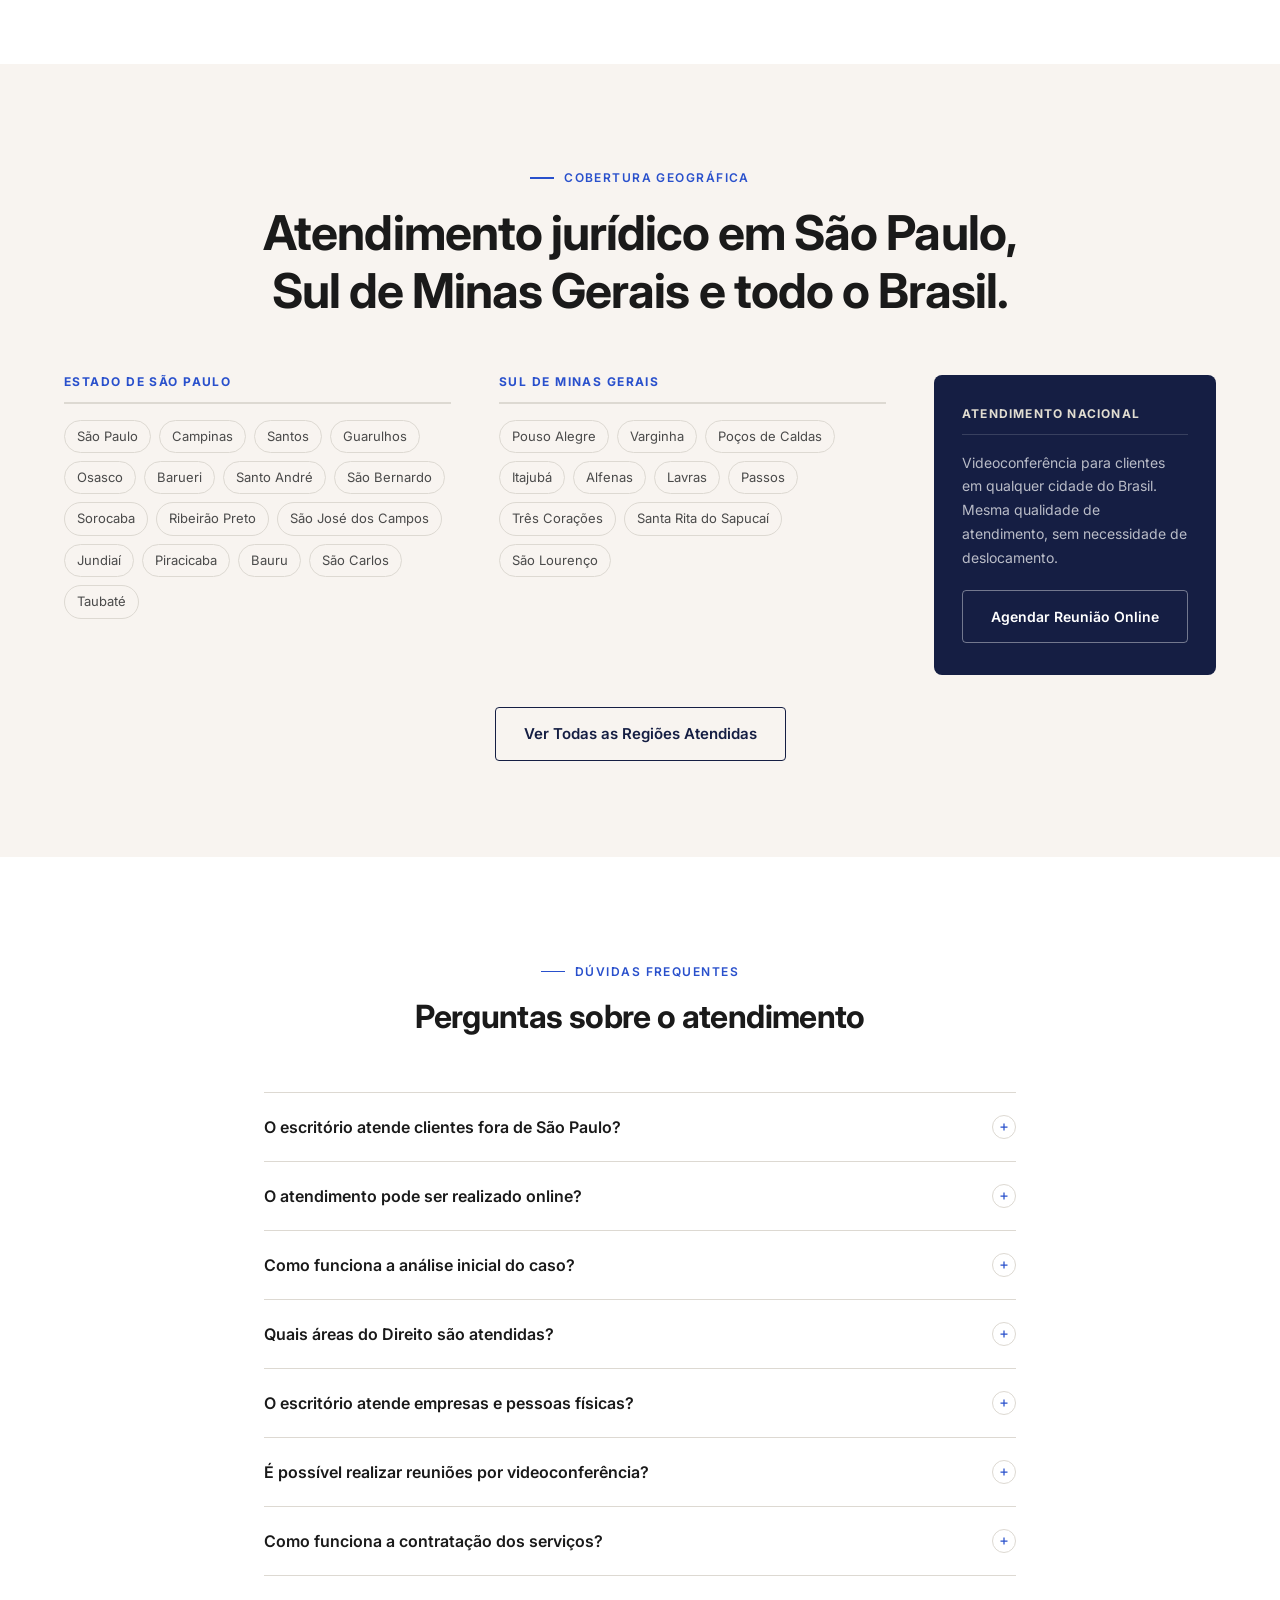
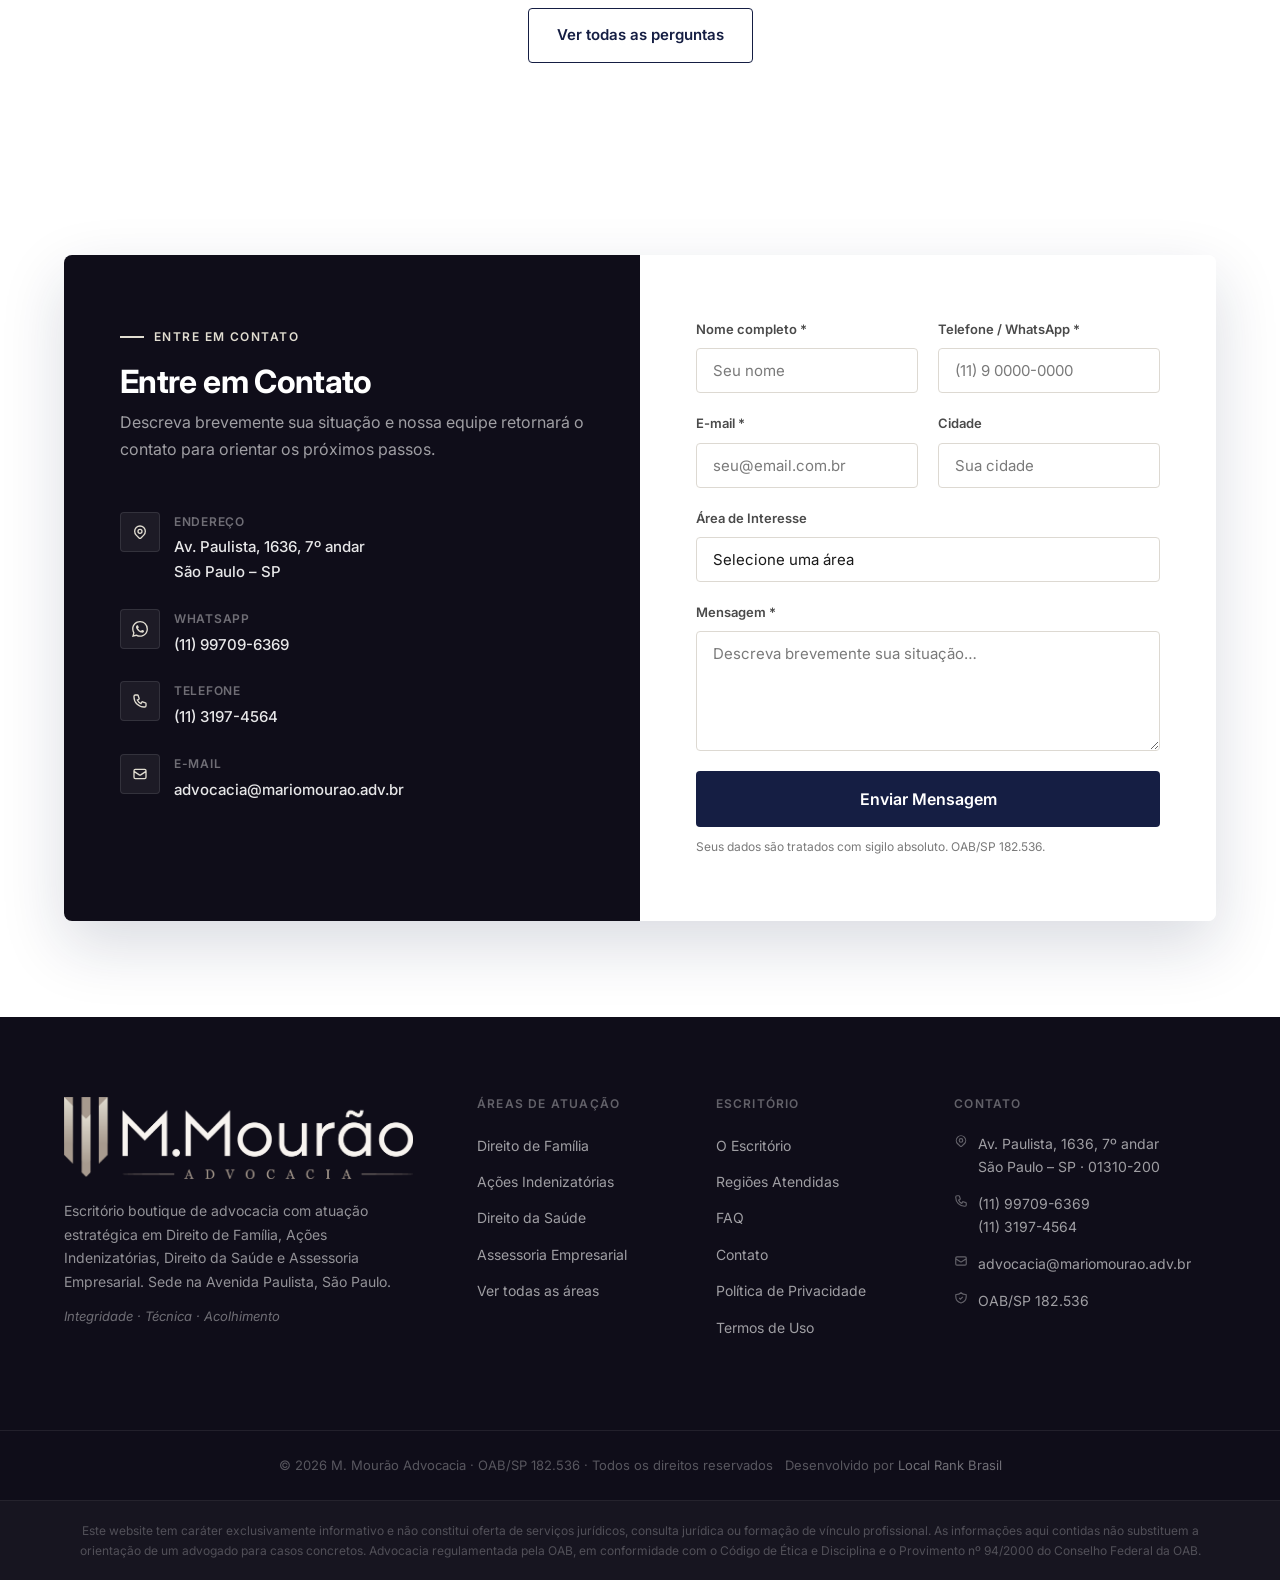
==== commit 8f8a1536: "Hero BIFE: abre largura — foto sangra mais, texto mais largo - hero-bife-photo: width 52% → 68% (san" ====
--- a/website/index.html
+++ b/website/index.html
@@ -147,10 +147,10 @@
        O gradiente abaixo simula o recorte com JPG ── */
     .hero-bife-photo {
       position: absolute;
-      right: -1%;
+      right: -2%;
       bottom: 0;
       height: 96%;
-      width: 52%;
+      width: 68%;          /* sangra mais à esquerda, igual ao Nicolet */
       z-index: 2;
       pointer-events: none;
     }
@@ -160,39 +160,40 @@
       object-position: center top;
       display: block;
     }
-    /* Blend gradient — dissolve a borda esquerda no background escuro */
+    /* Blend: escuro forte na esquerda, foto aparece apenas na metade direita */
     .hero-bife-photo::before {
       content: '';
       position: absolute; inset: 0; z-index: 1;
       background:
         linear-gradient(to right,
           #090e1e 0%,
-          rgba(9,14,30,.82) 12%,
-          rgba(9,14,30,.45) 32%,
-          rgba(9,14,30,.12) 52%,
-          transparent 68%),
+          rgba(9,14,30,.96) 18%,
+          rgba(9,14,30,.78) 34%,
+          rgba(9,14,30,.38) 52%,
+          rgba(9,14,30,.08) 68%,
+          transparent 80%),
         linear-gradient(to top,
           #090e1e 0%,
-          rgba(9,14,30,.6) 10%,
-          rgba(9,14,30,.1) 22%,
-          transparent 32%),
+          rgba(9,14,30,.7) 8%,
+          rgba(9,14,30,.1) 20%,
+          transparent 30%),
         linear-gradient(to left,
-          rgba(9,14,30,.3) 0%,
-          transparent 20%);
-    }
-    /* Suave luz quente sobre a foto (Iluminação sobre o sujeito) */
+          rgba(9,14,30,.25) 0%,
+          transparent 18%);
+    }
+    /* Luz quente sobre o advogado */
     .hero-bife-photo::after {
       content: '';
       position: absolute; inset: 0; z-index: 2;
-      background: radial-gradient(ellipse at 70% 30%,
-        rgba(200,170,100,.07) 0%, transparent 60%);
+      background: radial-gradient(ellipse at 75% 30%,
+        rgba(200,170,100,.07) 0%, transparent 55%);
       mix-blend-mode: screen;
     }
 
     /* ── Camada 4: Conteúdo ── */
     .hero-text {
       position: relative; z-index: 3;
-      max-width: 560px;
+      max-width: 640px;    /* mais largura para o texto respirar */
     }
 
     /* SEO H1 — visível mas visualmente pequeno */
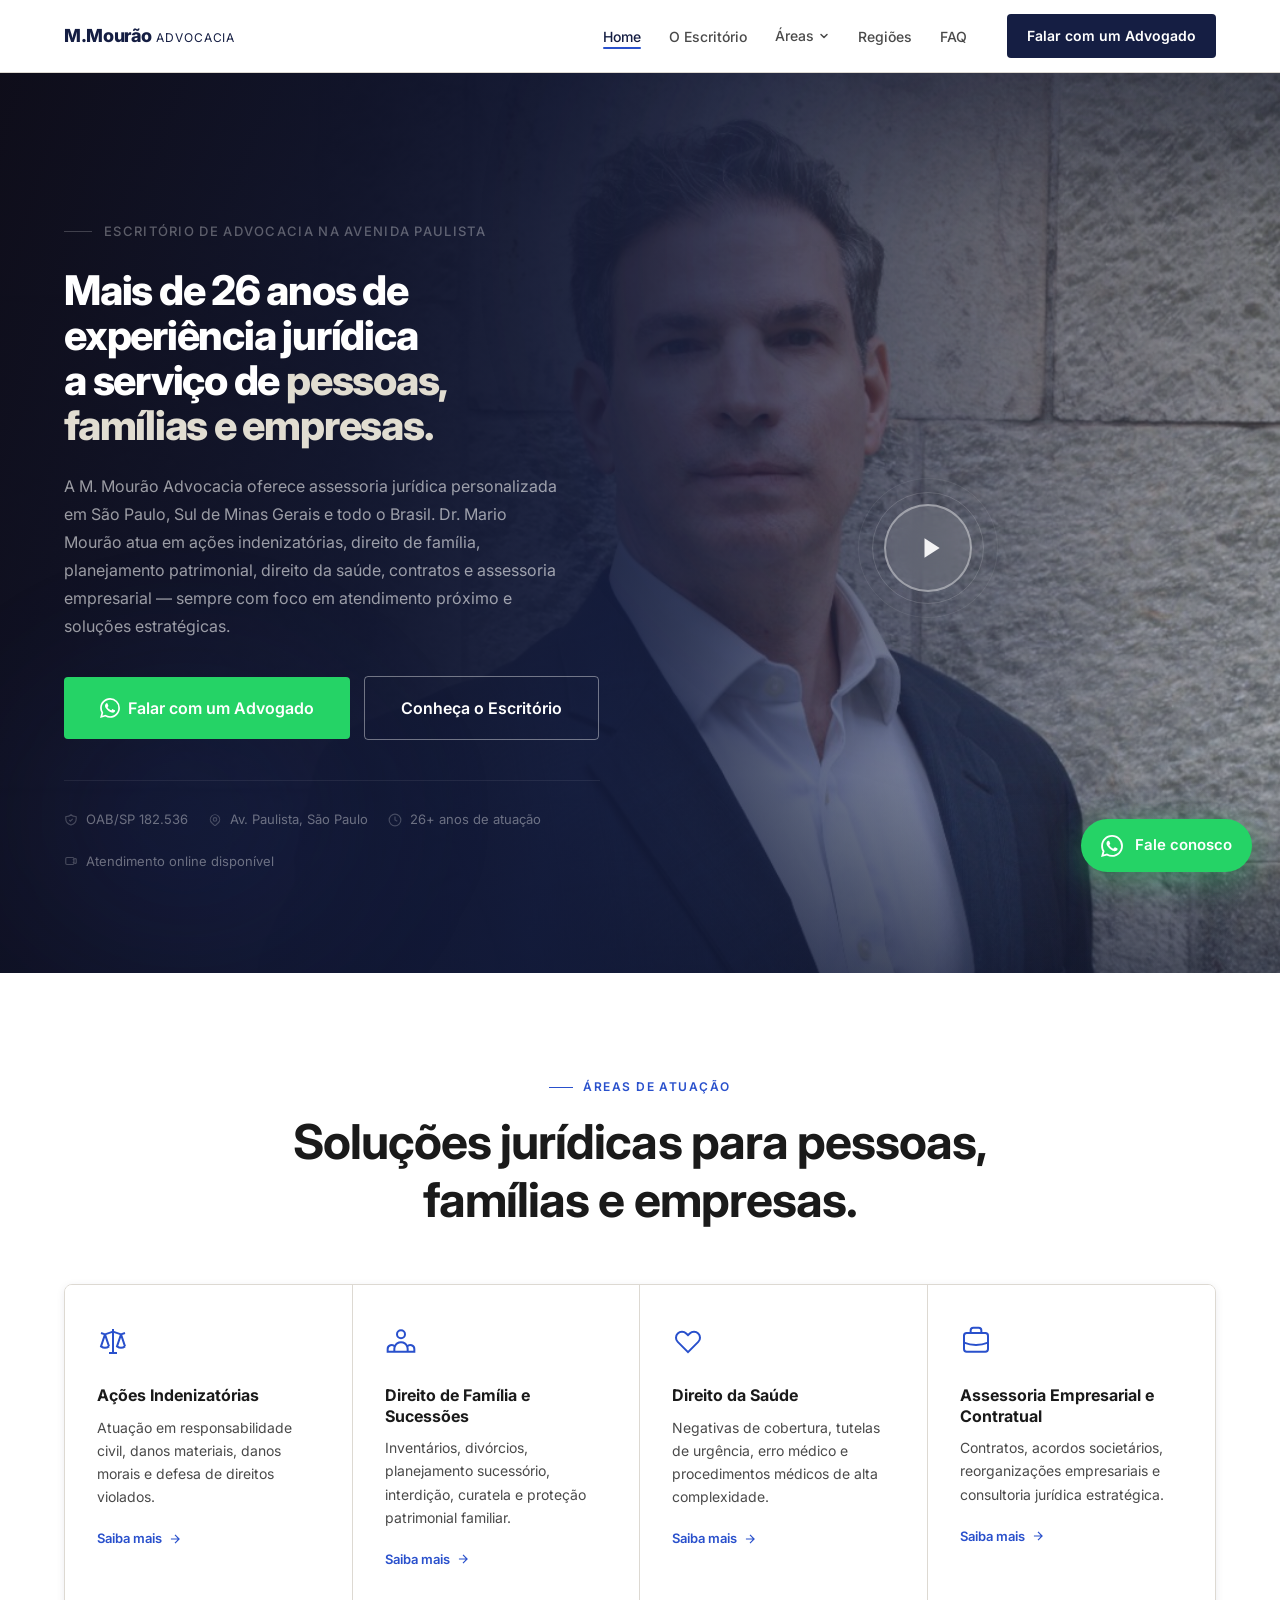
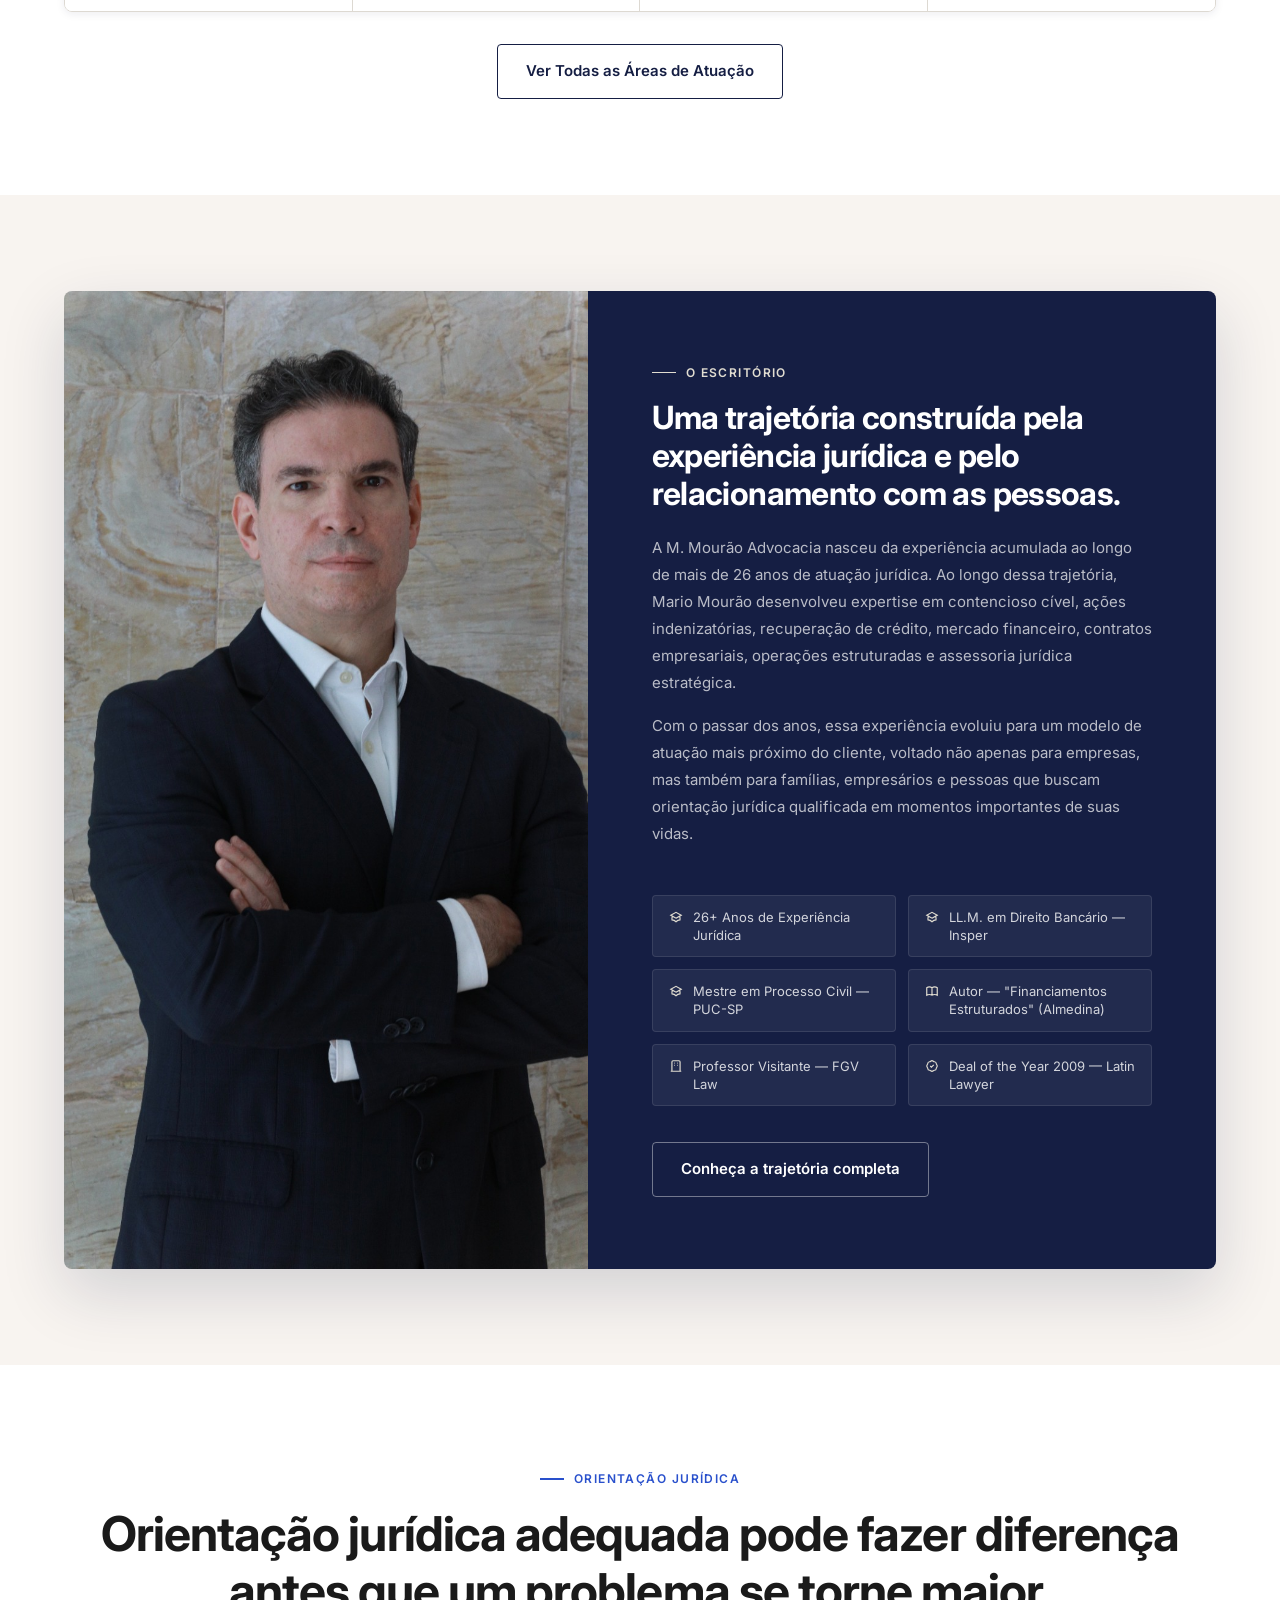
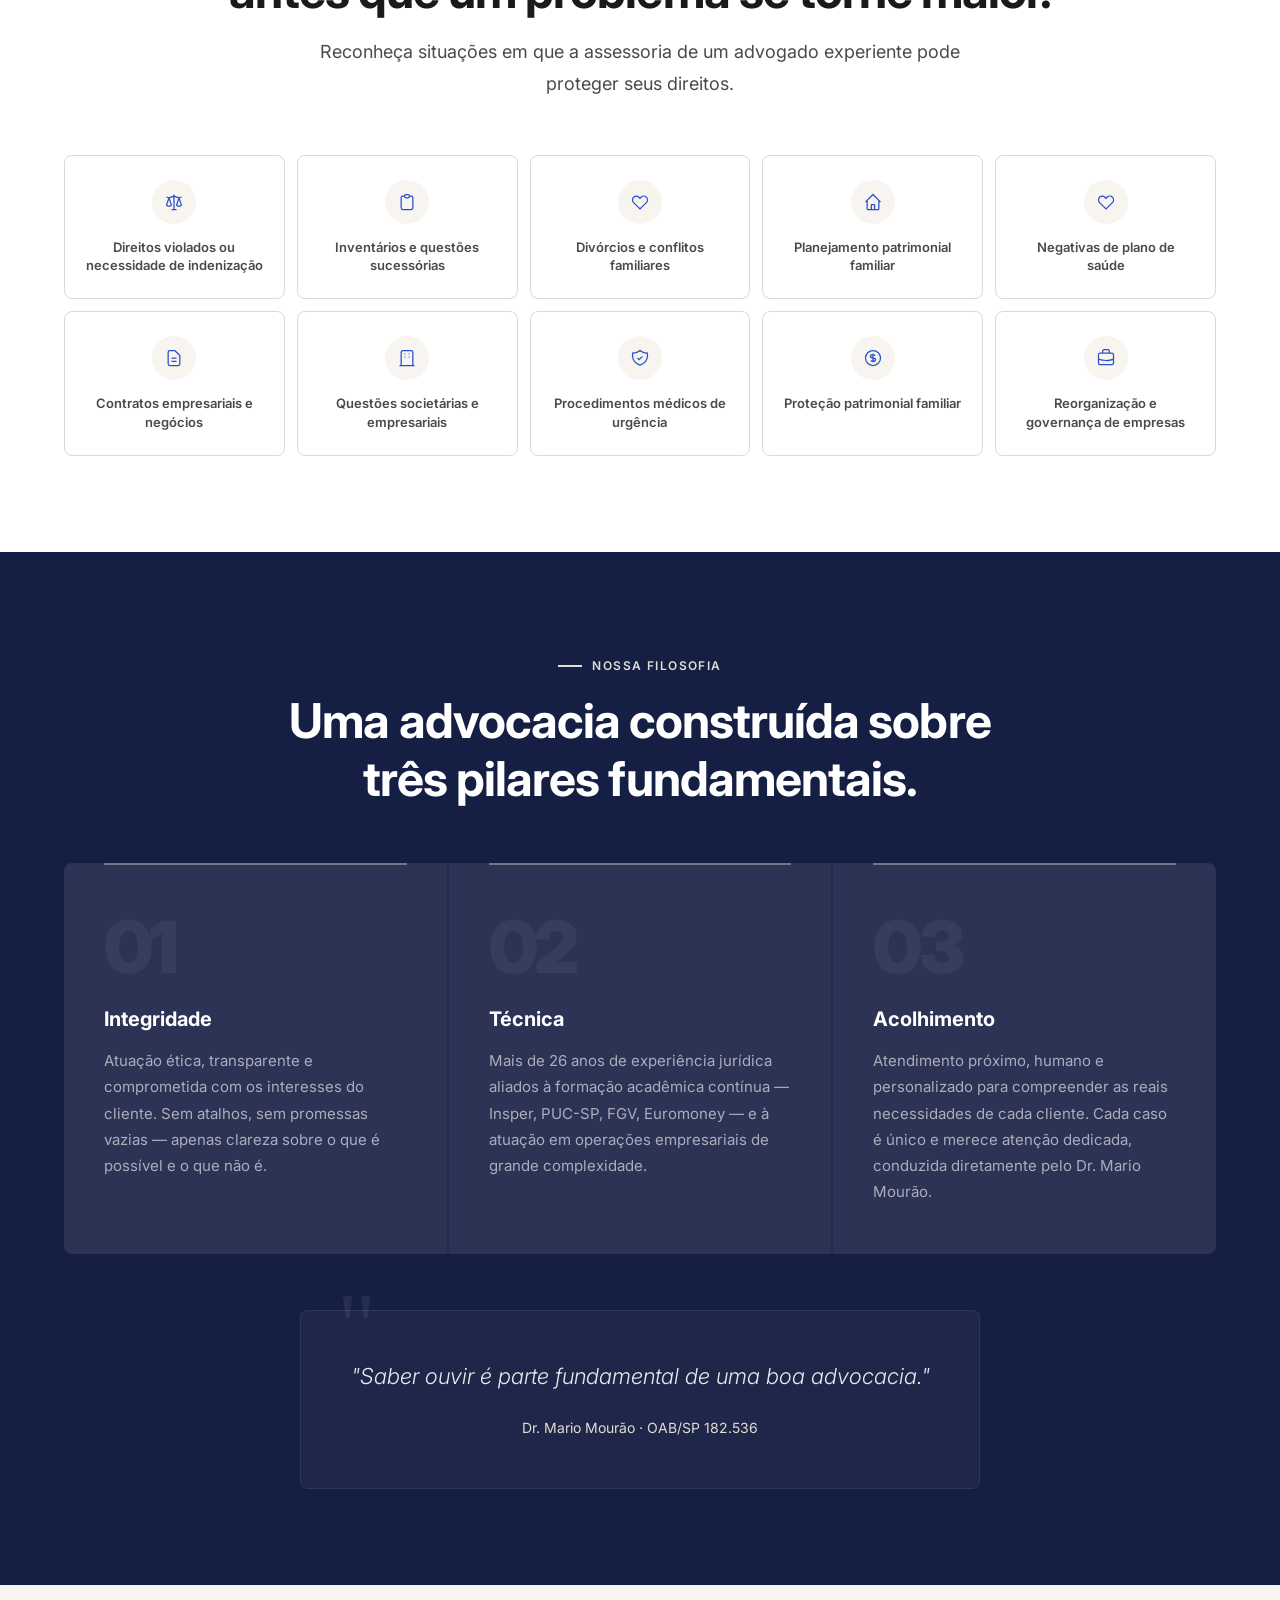
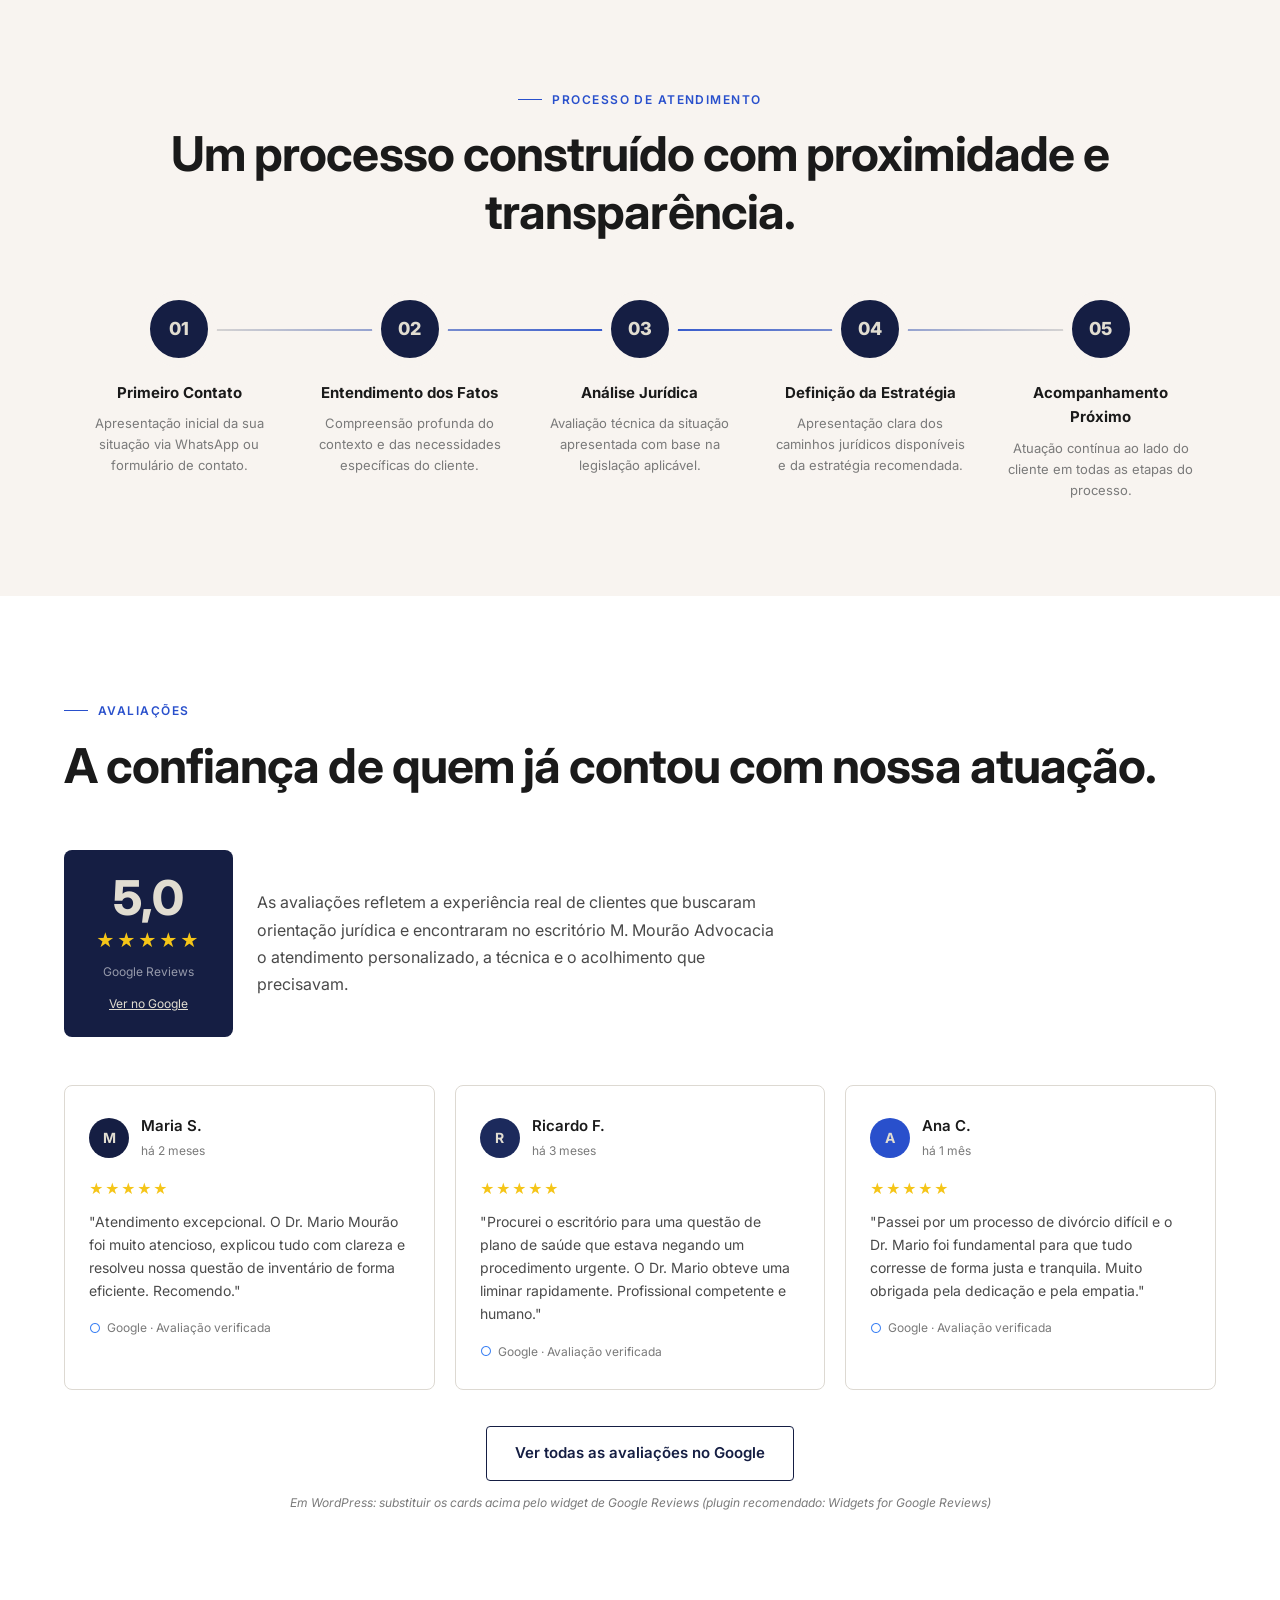
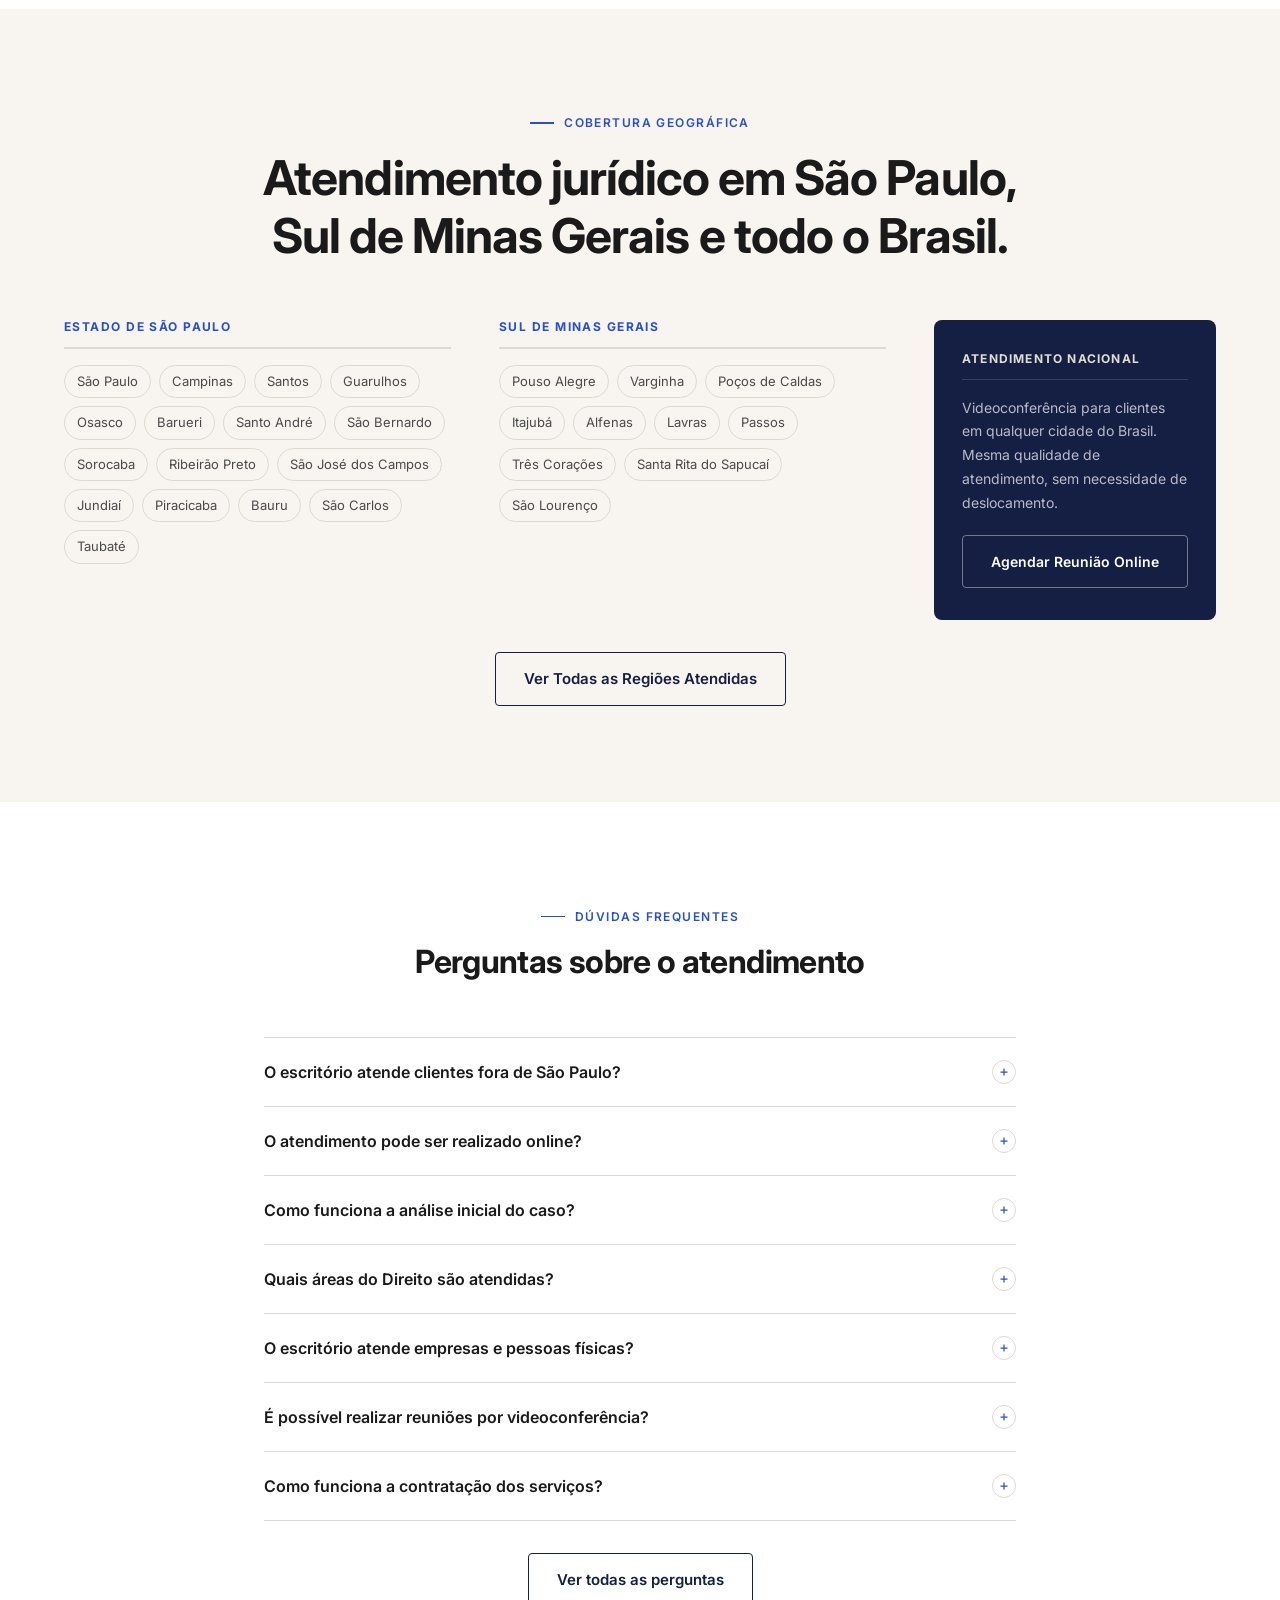
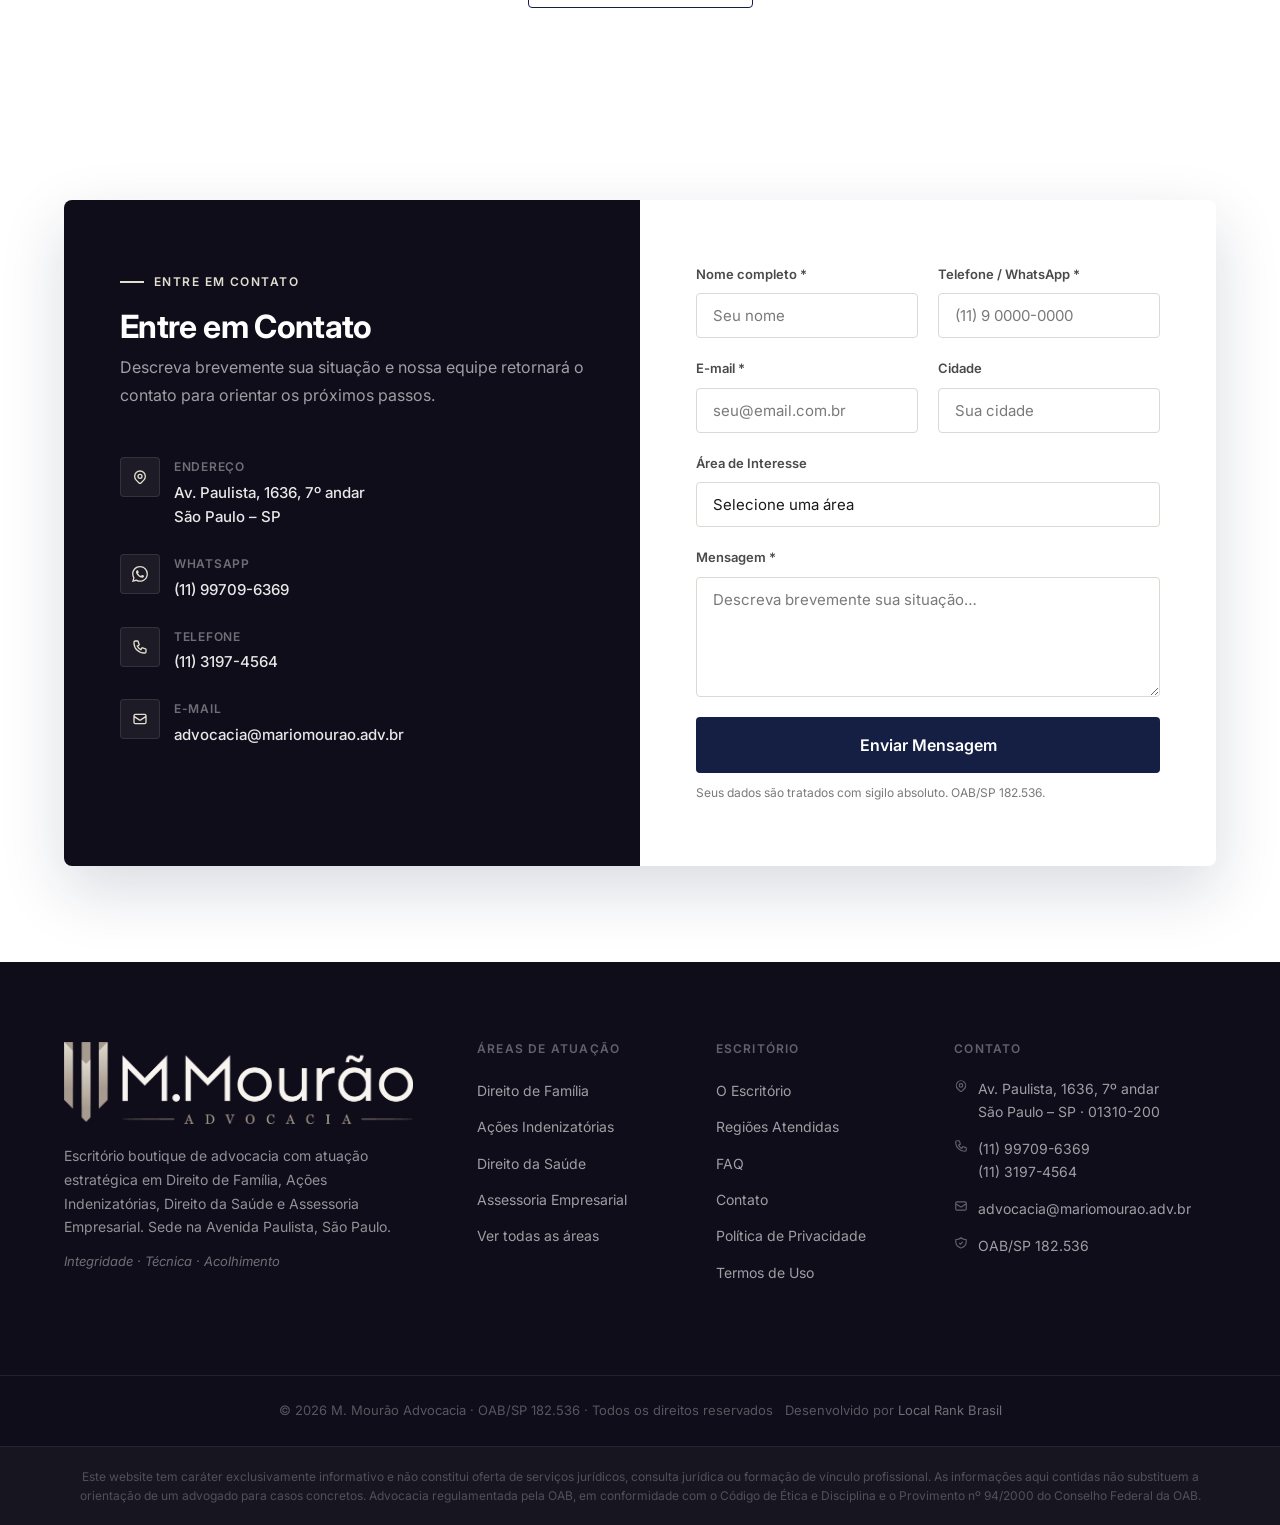
==== commit 3681df02: "Hero: foto full-bleed + 2 colunas (texto | botão de vídeo) - Foto mario-01.jpg como background full-" ====
--- a/website/index.html
+++ b/website/index.html
@@ -68,135 +68,87 @@
     .fade-up:nth-child(4) { transition-delay: .3s; }
 
     /* ══════════════════════════════════════
-       SECTION 1 — HERO (MÉTODO BIFE)
-       Base · Iluminação · Foto · Estrutura
+       SECTION 1 — HERO
+       Foto full-bleed · overlay · 2 colunas
        ══════════════════════════════════════ */
-
-    /* ── Camada 1: Base ── */
     .s-hero {
       position: relative;
       min-height: 100svh;
-      background: #090e1e;
       overflow: hidden;
       display: flex;
       align-items: center;
       padding: 140px 0 90px;
     }
 
-    /* ── Camada 2: Iluminação ── */
+    /* ── Foto de fundo: full-bleed, advogado aparece na coluna direita ── */
+    .hero-bg {
+      position: absolute; inset: 0; z-index: 0;
+    }
+    .hero-bg img {
+      width: 100%; height: 100%;
+      object-fit: cover;
+      object-position: 68% top; /* foca no advogado — ajuste conforme a foto final */
+      display: block;
+    }
+    /* Overlay: pesado na esquerda (leitura), dissolve na direita (foto aparece) */
+    .hero-bg-overlay {
+      position: absolute; inset: 0;
+      background:
+        linear-gradient(to right,
+          rgba(9,14,30,.97) 0%,
+          rgba(9,14,30,.92) 28%,
+          rgba(9,14,30,.68) 46%,
+          rgba(9,14,30,.20) 64%,
+          rgba(9,14,30,.04) 80%,
+          transparent 100%),
+        linear-gradient(to bottom,
+          rgba(9,14,30,.45) 0%,
+          transparent 18%,
+          transparent 78%,
+          rgba(9,14,30,.55) 100%);
+    }
+
+    /* ── Iluminação atmosférica ── */
     .hero-lights {
       position: absolute; inset: 0; z-index: 1;
       pointer-events: none;
     }
     .hl { position: absolute; pointer-events: none; }
-
-    /* Spotlight quente — onde o advogado está (direita) */
     .hl-spotlight {
-      top: -20%; right: 0%;
-      width: 75vw; height: 100vh;
+      top: -15%; right: -5%;
+      width: 70vw; height: 100vh;
       background: radial-gradient(ellipse at 65% 35%,
-        rgba(180,150,95,.17) 0%,
-        rgba(140,110,70,.07) 40%,
-        transparent 68%);
+        rgba(180,150,95,.13) 0%, transparent 62%);
       filter: blur(60px);
     }
-    /* Glow Céu — azul accent esquerda */
     .hl-ceu {
       bottom: -10%; left: -8%;
-      width: 55vw; height: 60vh;
+      width: 45vw; height: 55vh;
       background: radial-gradient(ellipse at center,
-        rgba(41,80,204,.13) 0%,
-        transparent 65%);
+        rgba(41,80,204,.10) 0%, transparent 65%);
       filter: blur(50px);
     }
-    /* Feixe de luz diagonal — lens flare */
-    .hl-ray {
-      top: 5%; right: 28%;
-      width: 2px; height: 65%;
-      background: linear-gradient(to bottom,
-        rgba(210,185,130,.14) 0%,
-        rgba(210,185,130,.05) 60%,
-        transparent 100%);
-      transform: rotate(22deg);
-      transform-origin: top center;
-      filter: blur(18px);
-      border-radius: 2px;
-    }
-    /* Segundo feixe — paralelo, mais suave */
-    .hl-ray2 {
-      top: 0; right: 36%;
-      width: 1px; height: 50%;
-      background: linear-gradient(to bottom,
-        rgba(210,185,130,.08) 0%,
-        transparent 100%);
-      transform: rotate(22deg);
-      transform-origin: top center;
-      filter: blur(12px);
-    }
-    /* Vinheta nas bordas */
-    .hl-vignette {
-      inset: 0; width: 100%; height: 100%;
-      background: radial-gradient(ellipse at 40% 50%,
-        transparent 45%, rgba(9,14,30,.65) 100%);
-      filter: none;
-    }
-
-    /* ── Camada 3: Foto BIFE ──
-       Para produção: use PNG com fundo removido (remove.bg / Photoshop)
-       Arquivo: assets/fotos/mario-cutout.png
-       O gradiente abaixo simula o recorte com JPG ── */
-    .hero-bife-photo {
-      position: absolute;
-      right: -2%;
-      bottom: 0;
-      height: 96%;
-      width: 68%;          /* sangra mais à esquerda, igual ao Nicolet */
-      z-index: 2;
-      pointer-events: none;
-    }
-    .hero-bife-photo img {
-      width: 100%; height: 100%;
-      object-fit: cover;
-      object-position: center top;
-      display: block;
-    }
-    /* Blend: escuro forte na esquerda, foto aparece apenas na metade direita */
-    .hero-bife-photo::before {
-      content: '';
-      position: absolute; inset: 0; z-index: 1;
-      background:
-        linear-gradient(to right,
-          #090e1e 0%,
-          rgba(9,14,30,.96) 18%,
-          rgba(9,14,30,.78) 34%,
-          rgba(9,14,30,.38) 52%,
-          rgba(9,14,30,.08) 68%,
-          transparent 80%),
-        linear-gradient(to top,
-          #090e1e 0%,
-          rgba(9,14,30,.7) 8%,
-          rgba(9,14,30,.1) 20%,
-          transparent 30%),
-        linear-gradient(to left,
-          rgba(9,14,30,.25) 0%,
-          transparent 18%);
-    }
-    /* Luz quente sobre o advogado */
-    .hero-bife-photo::after {
-      content: '';
-      position: absolute; inset: 0; z-index: 2;
-      background: radial-gradient(ellipse at 75% 30%,
-        rgba(200,170,100,.07) 0%, transparent 55%);
-      mix-blend-mode: screen;
-    }
-
-    /* ── Camada 4: Conteúdo ── */
-    .hero-text {
+
+    /* ── Grid: 2 colunas ── */
+    .hero-grid {
       position: relative; z-index: 3;
-      max-width: 640px;    /* mais largura para o texto respirar */
-    }
-
-    /* SEO H1 — visível mas visualmente pequeno */
+      display: grid;
+      grid-template-columns: 1fr 1fr;
+      align-items: center;
+      min-height: calc(100svh - 230px);
+    }
+
+    /* Coluna esquerda: texto */
+    .hero-left-col { padding-right: 40px; }
+
+    /* Coluna direita: ícone de vídeo flutuando sobre a foto */
+    .hero-right-col {
+      display: flex;
+      align-items: center;
+      justify-content: center;
+    }
+
+    /* ── Tipografia hero ── */
     .hero-seo-h1 {
       font-size: .8125rem;
       font-weight: 500;
@@ -209,58 +161,25 @@
     .hero-seo-h1::before {
       content: '';
       display: block; width: 28px; height: 1px;
-      background: rgba(255,255,255,.2);
-      flex-shrink: 0;
-    }
-
+      background: rgba(255,255,255,.2); flex-shrink: 0;
+    }
     .hero-headline {
-      font-size: clamp(2.25rem, 3.5vw, 3.5rem);
+      font-size: clamp(2.25rem, 3.2vw, 3.5rem);
       font-weight: 800;
       line-height: 1.1;
       letter-spacing: -.03em;
       color: #fff;
       margin-bottom: 24px;
     }
-    .hero-headline em {
-      font-style: normal;
-      color: var(--areia);
-    }
-
+    .hero-headline em { font-style: normal; color: var(--areia); }
     .hero-sub {
       font-size: 1rem;
       line-height: 1.75;
       color: rgba(255,255,255,.58);
-      max-width: 480px;
+      max-width: 500px;
       margin-bottom: 36px;
     }
-
     .hero-ctas { display: flex; gap: 14px; flex-wrap: wrap; align-items: center; }
-
-    /* Botão de vídeo — sutil, inline com os CTAs ou abaixo */
-    .hero-video-btn {
-      display: inline-flex; align-items: center; gap: 12px;
-      background: none; border: none; cursor: pointer;
-      color: rgba(255,255,255,.5);
-      font-size: .875rem; font-weight: 500;
-      font-family: inherit;
-      padding: 0; margin-top: 20px;
-      transition: color .25s;
-      text-align: left;
-    }
-    .hero-video-btn:hover { color: rgba(255,255,255,.85); }
-    .hvb-ring {
-      width: 40px; height: 40px; border-radius: 50%;
-      border: 1.5px solid rgba(255,255,255,.22);
-      display: flex; align-items: center; justify-content: center;
-      flex-shrink: 0;
-      transition: border-color .25s, background .25s;
-    }
-    .hvb-ring svg { margin-left: 3px; }
-    .hero-video-btn:hover .hvb-ring {
-      border-color: rgba(255,255,255,.5);
-      background: rgba(255,255,255,.06);
-    }
-
     .hero-trust {
       display: flex; align-items: center; gap: 20px; flex-wrap: wrap;
       margin-top: 40px; padding-top: 28px;
@@ -271,6 +190,44 @@
       font-size: .8125rem; color: rgba(255,255,255,.38);
     }
     .trust-item svg { color: rgba(255,255,255,.22); flex-shrink: 0; }
+
+    /* ── Botão de vídeo: coluna direita, sobre a foto ── */
+    .hero-play-circle {
+      position: relative;
+      width: 88px; height: 88px; border-radius: 50%;
+      background: rgba(255,255,255,.10);
+      backdrop-filter: blur(16px);
+      -webkit-backdrop-filter: blur(16px);
+      border: 2px solid rgba(255,255,255,.38);
+      display: flex; align-items: center; justify-content: center;
+      cursor: pointer;
+      color: #fff;
+      transition: background .3s, border-color .3s, transform .3s;
+    }
+    /* Anel pulsante externo 1 */
+    .hero-play-circle::before {
+      content: '';
+      position: absolute; inset: -14px; border-radius: 50%;
+      border: 1px solid rgba(255,255,255,.14);
+      animation: hpc-pulse 3s ease-in-out infinite;
+    }
+    /* Anel pulsante externo 2 */
+    .hero-play-circle::after {
+      content: '';
+      position: absolute; inset: -28px; border-radius: 50%;
+      border: 1px solid rgba(255,255,255,.07);
+      animation: hpc-pulse 3s ease-in-out .7s infinite;
+    }
+    @keyframes hpc-pulse {
+      0%, 100% { transform: scale(1); opacity: 1; }
+      50% { transform: scale(1.1); opacity: .4; }
+    }
+    .hero-play-circle:hover {
+      background: rgba(255,255,255,.2);
+      border-color: rgba(255,255,255,.65);
+      transform: scale(1.07);
+    }
+    .hero-play-circle svg { margin-left: 5px; }
 
     /* ── Vimeo lightbox ── */
     .lightbox {
@@ -647,9 +604,22 @@
 
     /* Responsive */
     @media (max-width: 1100px) {
-      /* Hero BIFE: foto some em telas menores */
-      .hero-bife-photo { width: 60%; opacity: .35; }
       .s-hero { padding: 120px 0 80px; }
+      /* Hero: coluna direita some, texto usa largura total */
+      .hero-grid { grid-template-columns: 1fr; }
+      .hero-right-col { display: none; }
+      .hero-left-col { padding-right: 0; }
+      /* Overlay mais escuro para compensar foto sem lado direito */
+      .hero-bg-overlay {
+        background:
+          linear-gradient(to right,
+            rgba(9,14,30,.97) 0%,
+            rgba(9,14,30,.90) 50%,
+            rgba(9,14,30,.70) 100%),
+          linear-gradient(to bottom,
+            rgba(9,14,30,.45) 0%, transparent 18%,
+            transparent 78%, rgba(9,14,30,.55) 100%);
+      }
       .areas-home-grid { grid-template-columns: repeat(2, 1fr); }
       .area-home-card { border-bottom: 1px solid var(--c-border); }
       .sobre-grid { grid-template-columns: 1fr; }
@@ -665,16 +635,8 @@
       .contact-grid { grid-template-columns: 1fr; }
     }
     @media (max-width: 768px) {
-      /* Hero BIFE mobile: foto como textura de fundo apenas */
       .s-hero { padding: 100px 0 72px; }
-      .hero-bife-photo { width: 100%; right: 0; opacity: .18; }
-      .hero-bife-photo::before {
-        background:
-          linear-gradient(to right, #090e1e 0%, rgba(9,14,30,.9) 40%, rgba(9,14,30,.6) 100%),
-          linear-gradient(to top, #090e1e 0%, transparent 35%);
-      }
       .hero-headline { font-size: 2.25rem; }
-      .hero-text { max-width: 100%; }
       .areas-home-grid { grid-template-columns: 1fr; }
       .quando-grid { grid-template-columns: repeat(2, 1fr); }
       .reviews-grid { grid-template-columns: 1fr; }
@@ -736,77 +698,78 @@
 </nav>
 
 <!-- ══════════════════════════════════════════════════════════
-     SEÇÃO 1 — HERO (MÉTODO BIFE)
+     SEÇÃO 1 — HERO
+     Foto full-bleed · overlay · 2 colunas (texto | vídeo)
      ══════════════════════════════════════════════════════════ -->
 <section class="s-hero" aria-label="Apresentação">
 
-  <!-- Camada 2: Iluminação -->
+  <!-- Foto de fundo: full-bleed -->
+  <div class="hero-bg" aria-hidden="true">
+    <img src="assets/fotos/mario-01.jpg"
+         alt="">
+    <div class="hero-bg-overlay"></div>
+  </div>
+
+  <!-- Iluminação atmosférica -->
   <div class="hero-lights" aria-hidden="true">
     <div class="hl hl-spotlight"></div>
     <div class="hl hl-ceu"></div>
-    <div class="hl hl-ray"></div>
-    <div class="hl hl-ray2"></div>
-    <div class="hl hl-vignette"></div>
-  </div>
-
-  <!-- Camada 3: Foto BIFE
-       Produção: substituir por assets/fotos/mario-cutout.png (fundo removido)
-       Para recorte profissional use remove.bg ou Adobe Firefly -->
-  <div class="hero-bife-photo" aria-hidden="true">
-    <img src="assets/fotos/mario-01.jpg"
-         alt="">
-  </div>
-
-  <!-- Camada 4: Conteúdo -->
+  </div>
+
+  <!-- Grid 2 colunas -->
   <div class="container" style="position:relative;z-index:3">
-    <div class="hero-text">
-
-      <h1 class="hero-seo-h1">Escritório de Advocacia na Avenida Paulista</h1>
-
-      <p class="hero-headline">
-        Mais de 26 anos de<br>
-        experiência jurídica<br>
-        a serviço de <em>pessoas,<br>
-        famílias e empresas.</em>
-      </p>
-
-      <p class="hero-sub">
-        A M. Mourão Advocacia oferece assessoria jurídica personalizada em São Paulo, Sul de Minas Gerais e todo o Brasil. Dr. Mario Mourão atua em ações indenizatórias, direito de família, planejamento patrimonial, direito da saúde, contratos e assessoria empresarial — sempre com foco em atendimento próximo e soluções estratégicas.
-      </p>
-
-      <div class="hero-ctas">
-        <a href="https://wa.me/5511997096369?text=Olá,%20gostaria%20de%20falar%20com%20o%20Dr.%20Mario%20Mourão." class="btn btn--wa btn--lg" target="_blank" rel="noopener">
-          <svg width="20" height="20" viewBox="0 0 24 24" fill="currentColor"><path d="M17.472 14.382c-.297-.149-1.758-.867-2.03-.967-.273-.099-.471-.148-.67.15-.197.297-.767.966-.94 1.164-.173.199-.347.223-.644.075-.297-.15-1.255-.463-2.39-1.475-.883-.788-1.48-1.761-1.653-2.059-.173-.297-.018-.458.13-.606.134-.133.298-.347.446-.52.149-.174.198-.298.298-.497.099-.198.05-.371-.025-.52-.075-.149-.669-1.612-.916-2.207-.242-.579-.487-.5-.669-.51-.173-.008-.371-.01-.57-.01-.198 0-.52.074-.792.372-.272.297-1.04 1.016-1.04 2.479 0 1.462 1.065 2.875 1.213 3.074.149.198 2.096 3.2 5.077 4.487.709.306 1.262.489 1.694.625.712.227 1.36.195 1.871.118.571-.085 1.758-.719 2.006-1.413.248-.694.248-1.289.173-1.413-.074-.124-.272-.198-.57-.347m-5.421 7.403h-.004a9.87 9.87 0 01-5.031-1.378l-.361-.214-3.741.982.998-3.648-.235-.374a9.86 9.86 0 01-1.51-5.26c.001-5.45 4.436-9.884 9.888-9.884 2.64 0 5.122 1.03 6.988 2.898a9.825 9.825 0 012.893 6.994c-.003 5.45-4.437 9.884-9.885 9.884m8.413-18.297A11.815 11.815 0 0012.05 0C5.495 0 .16 5.335.157 11.892c0 2.096.547 4.142 1.588 5.945L.057 24l6.305-1.654a11.882 11.882 0 005.683 1.448h.005c6.554 0 11.89-5.335 11.893-11.893a11.821 11.821 0 00-3.48-8.413z"/></svg>
-          Falar com um Advogado
-        </a>
-        <a href="o-escritorio.html" class="btn btn--outline-light btn--lg">Conheça o Escritório</a>
-      </div>
-
-      <!-- Vídeo: trigger sutil, não compete com a foto -->
-      <button class="hero-video-btn" id="videoThumb" aria-label="Assistir vídeo institucional do Dr. Mario Mourão">
-        <span class="hvb-ring">
-          <svg width="14" height="14" viewBox="0 0 24 24" fill="none"><polygon points="6,3 20,12 6,21" fill="rgba(255,255,255,.7)"/></svg>
-        </span>
-        <span>Assistir vídeo institucional</span>
-      </button>
-
-      <div class="hero-trust">
-        <div class="trust-item">
-          <svg width="14" height="14" viewBox="0 0 24 24" fill="none" stroke="currentColor" stroke-width="2"><path d="M9 12l2 2 4-4m5.618-4.016A11.955 11.955 0 0112 2.944a11.955 11.955 0 01-8.618 3.04A12.02 12.02 0 003 9c0 5.591 3.824 10.29 9 11.622 5.176-1.332 9-6.03 9-11.622 0-1.042-.133-2.052-.382-3.016z"/></svg>
-          OAB/SP 182.536
-        </div>
-        <div class="trust-item">
-          <svg width="14" height="14" viewBox="0 0 24 24" fill="none" stroke="currentColor" stroke-width="2"><path d="M17.657 16.657L13.414 20.9a1.998 1.998 0 01-2.827 0l-4.244-4.243a8 8 0 1111.314 0z"/><path d="M15 11a3 3 0 11-6 0 3 3 0 016 0z"/></svg>
-          Av. Paulista, São Paulo
-        </div>
-        <div class="trust-item">
-          <svg width="14" height="14" viewBox="0 0 24 24" fill="none" stroke="currentColor" stroke-width="2"><circle cx="12" cy="12" r="10"/><path d="M12 6v6l4 2"/></svg>
-          26+ anos de atuação
-        </div>
-        <div class="trust-item">
-          <svg width="14" height="14" viewBox="0 0 24 24" fill="none" stroke="currentColor" stroke-width="2"><path d="M15 10l4.553-2.069A1 1 0 0121 8.87v6.26a1 1 0 01-1.447.894L15 14M3 8a2 2 0 012-2h10a2 2 0 012 2v8a2 2 0 01-2 2H5a2 2 0 01-2-2V8z"/></svg>
-          Atendimento online disponível
-        </div>
+    <div class="hero-grid">
+
+      <!-- Coluna esquerda: texto -->
+      <div class="hero-left-col">
+        <h1 class="hero-seo-h1">Escritório de Advocacia na Avenida Paulista</h1>
+
+        <p class="hero-headline">
+          Mais de 26 anos de<br>
+          experiência jurídica<br>
+          a serviço de <em>pessoas,<br>
+          famílias e empresas.</em>
+        </p>
+
+        <p class="hero-sub">
+          A M. Mourão Advocacia oferece assessoria jurídica personalizada em São Paulo, Sul de Minas Gerais e todo o Brasil. Dr. Mario Mourão atua em ações indenizatórias, direito de família, planejamento patrimonial, direito da saúde, contratos e assessoria empresarial — sempre com foco em atendimento próximo e soluções estratégicas.
+        </p>
+
+        <div class="hero-ctas">
+          <a href="https://wa.me/5511997096369?text=Olá,%20gostaria%20de%20falar%20com%20o%20Dr.%20Mario%20Mourão." class="btn btn--wa btn--lg" target="_blank" rel="noopener">
+            <svg width="20" height="20" viewBox="0 0 24 24" fill="currentColor"><path d="M17.472 14.382c-.297-.149-1.758-.867-2.03-.967-.273-.099-.471-.148-.67.15-.197.297-.767.966-.94 1.164-.173.199-.347.223-.644.075-.297-.15-1.255-.463-2.39-1.475-.883-.788-1.48-1.761-1.653-2.059-.173-.297-.018-.458.13-.606.134-.133.298-.347.446-.52.149-.174.198-.298.298-.497.099-.198.05-.371-.025-.52-.075-.149-.669-1.612-.916-2.207-.242-.579-.487-.5-.669-.51-.173-.008-.371-.01-.57-.01-.198 0-.52.074-.792.372-.272.297-1.04 1.016-1.04 2.479 0 1.462 1.065 2.875 1.213 3.074.149.198 2.096 3.2 5.077 4.487.709.306 1.262.489 1.694.625.712.227 1.36.195 1.871.118.571-.085 1.758-.719 2.006-1.413.248-.694.248-1.289.173-1.413-.074-.124-.272-.198-.57-.347m-5.421 7.403h-.004a9.87 9.87 0 01-5.031-1.378l-.361-.214-3.741.982.998-3.648-.235-.374a9.86 9.86 0 01-1.51-5.26c.001-5.45 4.436-9.884 9.888-9.884 2.64 0 5.122 1.03 6.988 2.898a9.825 9.825 0 012.893 6.994c-.003 5.45-4.437 9.884-9.885 9.884m8.413-18.297A11.815 11.815 0 0012.05 0C5.495 0 .16 5.335.157 11.892c0 2.096.547 4.142 1.588 5.945L.057 24l6.305-1.654a11.882 11.882 0 005.683 1.448h.005c6.554 0 11.89-5.335 11.893-11.893a11.821 11.821 0 00-3.48-8.413z"/></svg>
+            Falar com um Advogado
+          </a>
+          <a href="o-escritorio.html" class="btn btn--outline-light btn--lg">Conheça o Escritório</a>
+        </div>
+
+        <div class="hero-trust">
+          <div class="trust-item">
+            <svg width="14" height="14" viewBox="0 0 24 24" fill="none" stroke="currentColor" stroke-width="2"><path d="M9 12l2 2 4-4m5.618-4.016A11.955 11.955 0 0112 2.944a11.955 11.955 0 01-8.618 3.04A12.02 12.02 0 003 9c0 5.591 3.824 10.29 9 11.622 5.176-1.332 9-6.03 9-11.622 0-1.042-.133-2.052-.382-3.016z"/></svg>
+            OAB/SP 182.536
+          </div>
+          <div class="trust-item">
+            <svg width="14" height="14" viewBox="0 0 24 24" fill="none" stroke="currentColor" stroke-width="2"><path d="M17.657 16.657L13.414 20.9a1.998 1.998 0 01-2.827 0l-4.244-4.243a8 8 0 1111.314 0z"/><path d="M15 11a3 3 0 11-6 0 3 3 0 016 0z"/></svg>
+            Av. Paulista, São Paulo
+          </div>
+          <div class="trust-item">
+            <svg width="14" height="14" viewBox="0 0 24 24" fill="none" stroke="currentColor" stroke-width="2"><circle cx="12" cy="12" r="10"/><path d="M12 6v6l4 2"/></svg>
+            26+ anos de atuação
+          </div>
+          <div class="trust-item">
+            <svg width="14" height="14" viewBox="0 0 24 24" fill="none" stroke="currentColor" stroke-width="2"><path d="M15 10l4.553-2.069A1 1 0 0121 8.87v6.26a1 1 0 01-1.447.894L15 14M3 8a2 2 0 012-2h10a2 2 0 012 2v8a2 2 0 01-2 2H5a2 2 0 01-2-2V8z"/></svg>
+            Atendimento online disponível
+          </div>
+        </div>
+      </div>
+
+      <!-- Coluna direita: ícone de play flutuando sobre a foto -->
+      <div class="hero-right-col">
+        <button class="hero-play-circle" id="videoThumb" aria-label="Assistir vídeo institucional do Dr. Mario Mourão">
+          <svg width="26" height="26" viewBox="0 0 24 24" fill="none">
+            <polygon points="6,3 20,12 6,21" fill="rgba(255,255,255,.92)"/>
+          </svg>
+        </button>
       </div>
 
     </div>
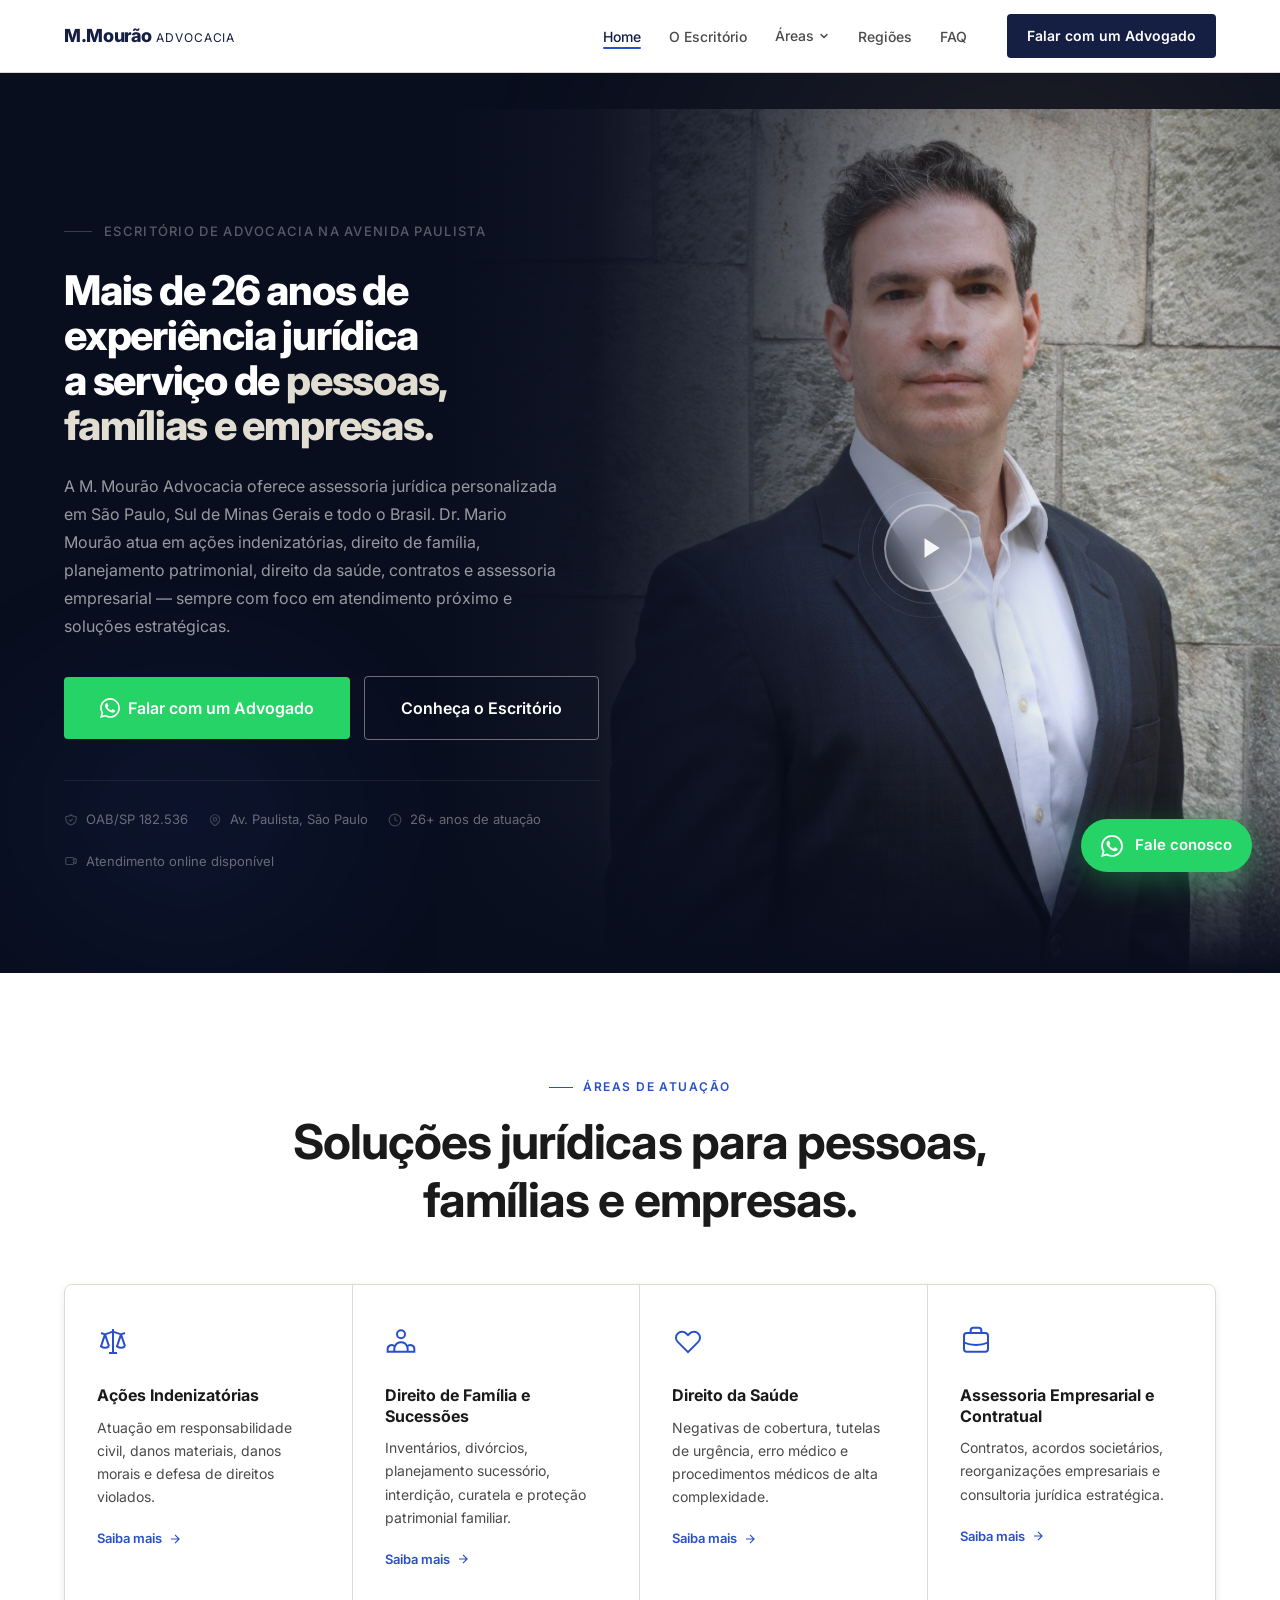
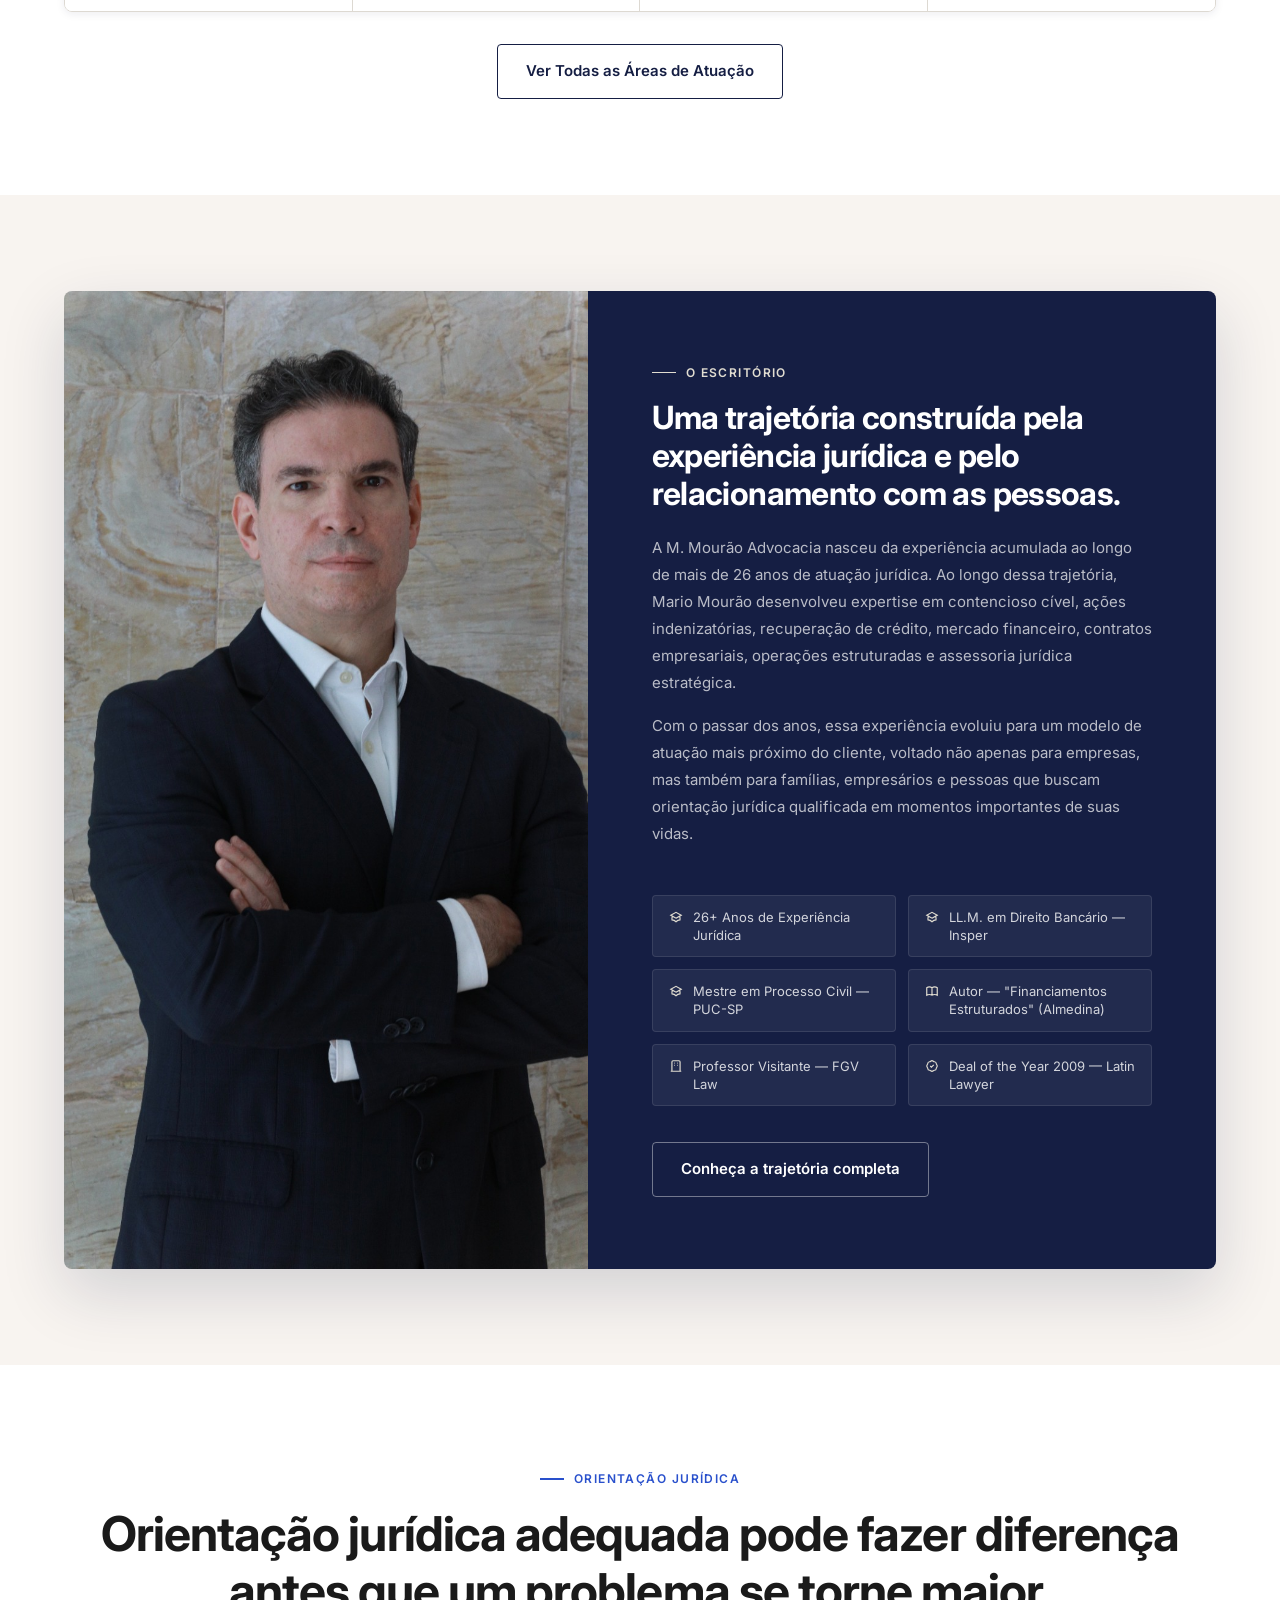
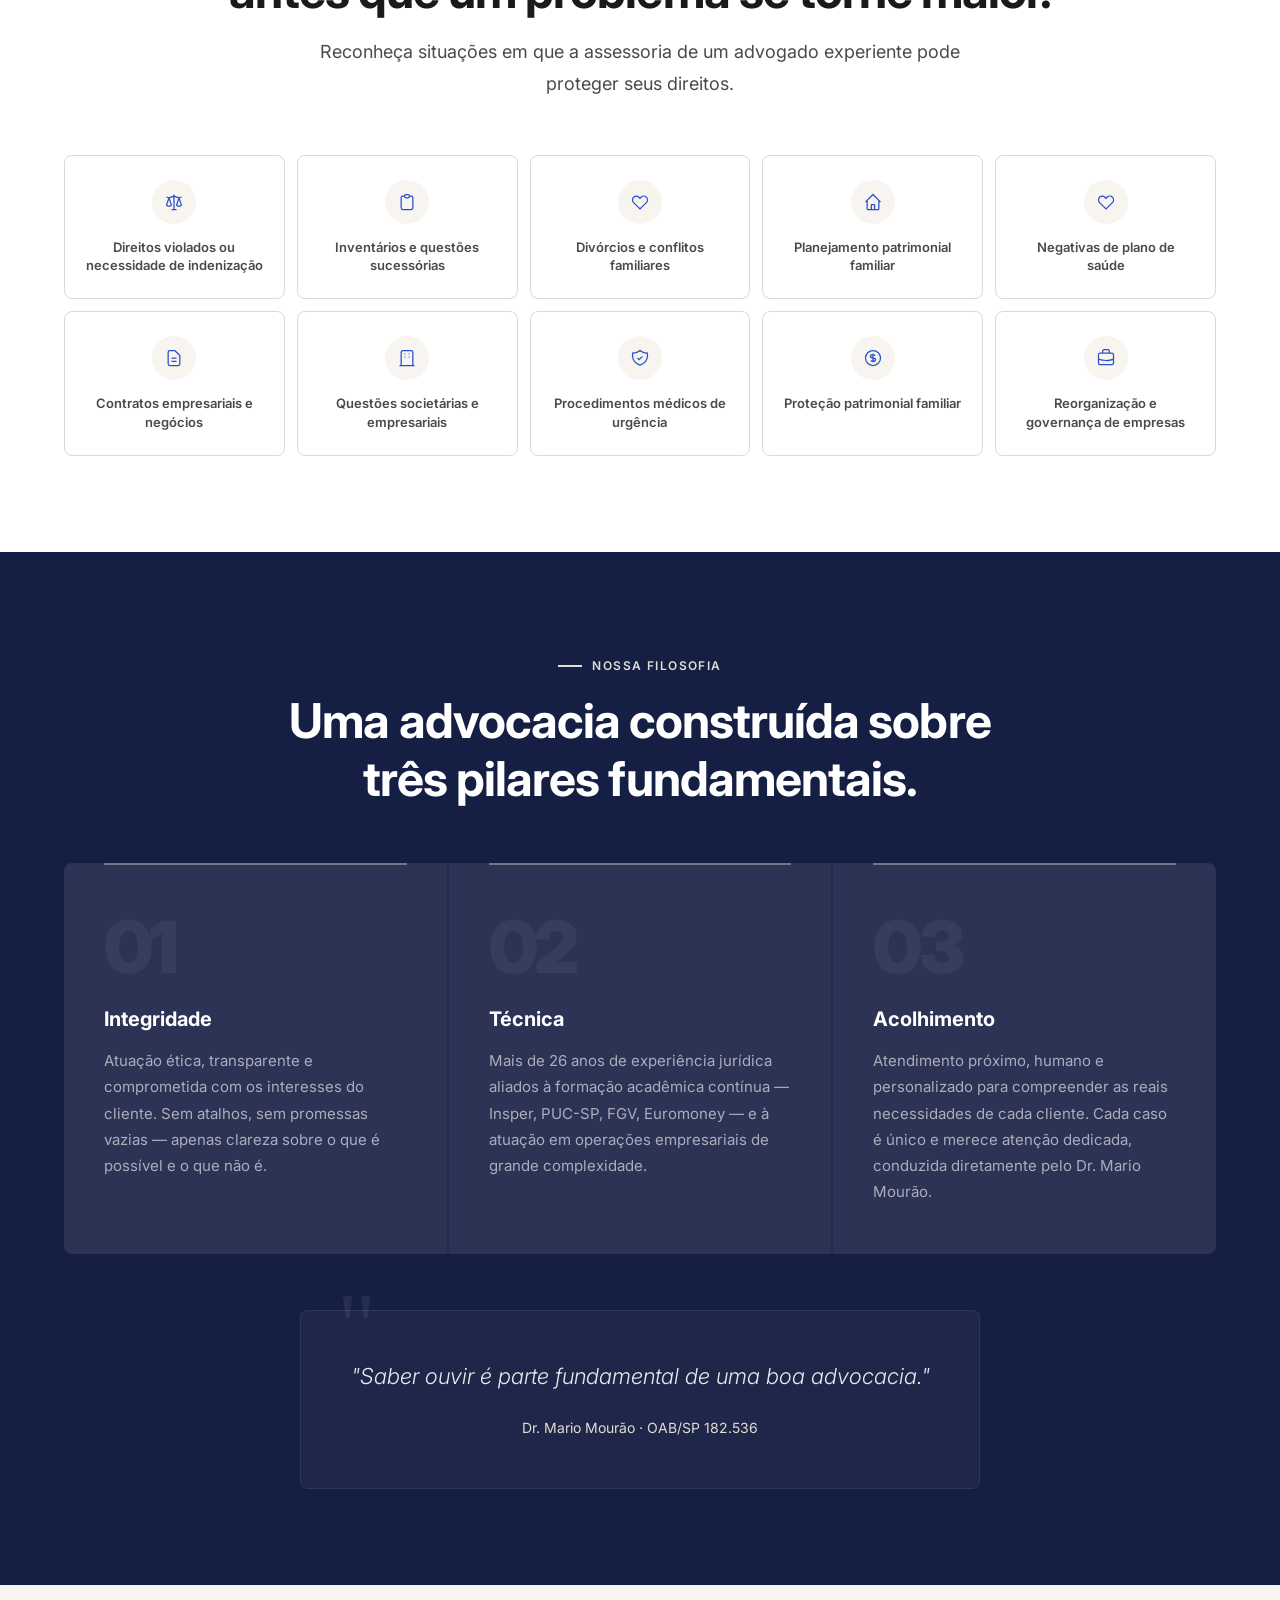
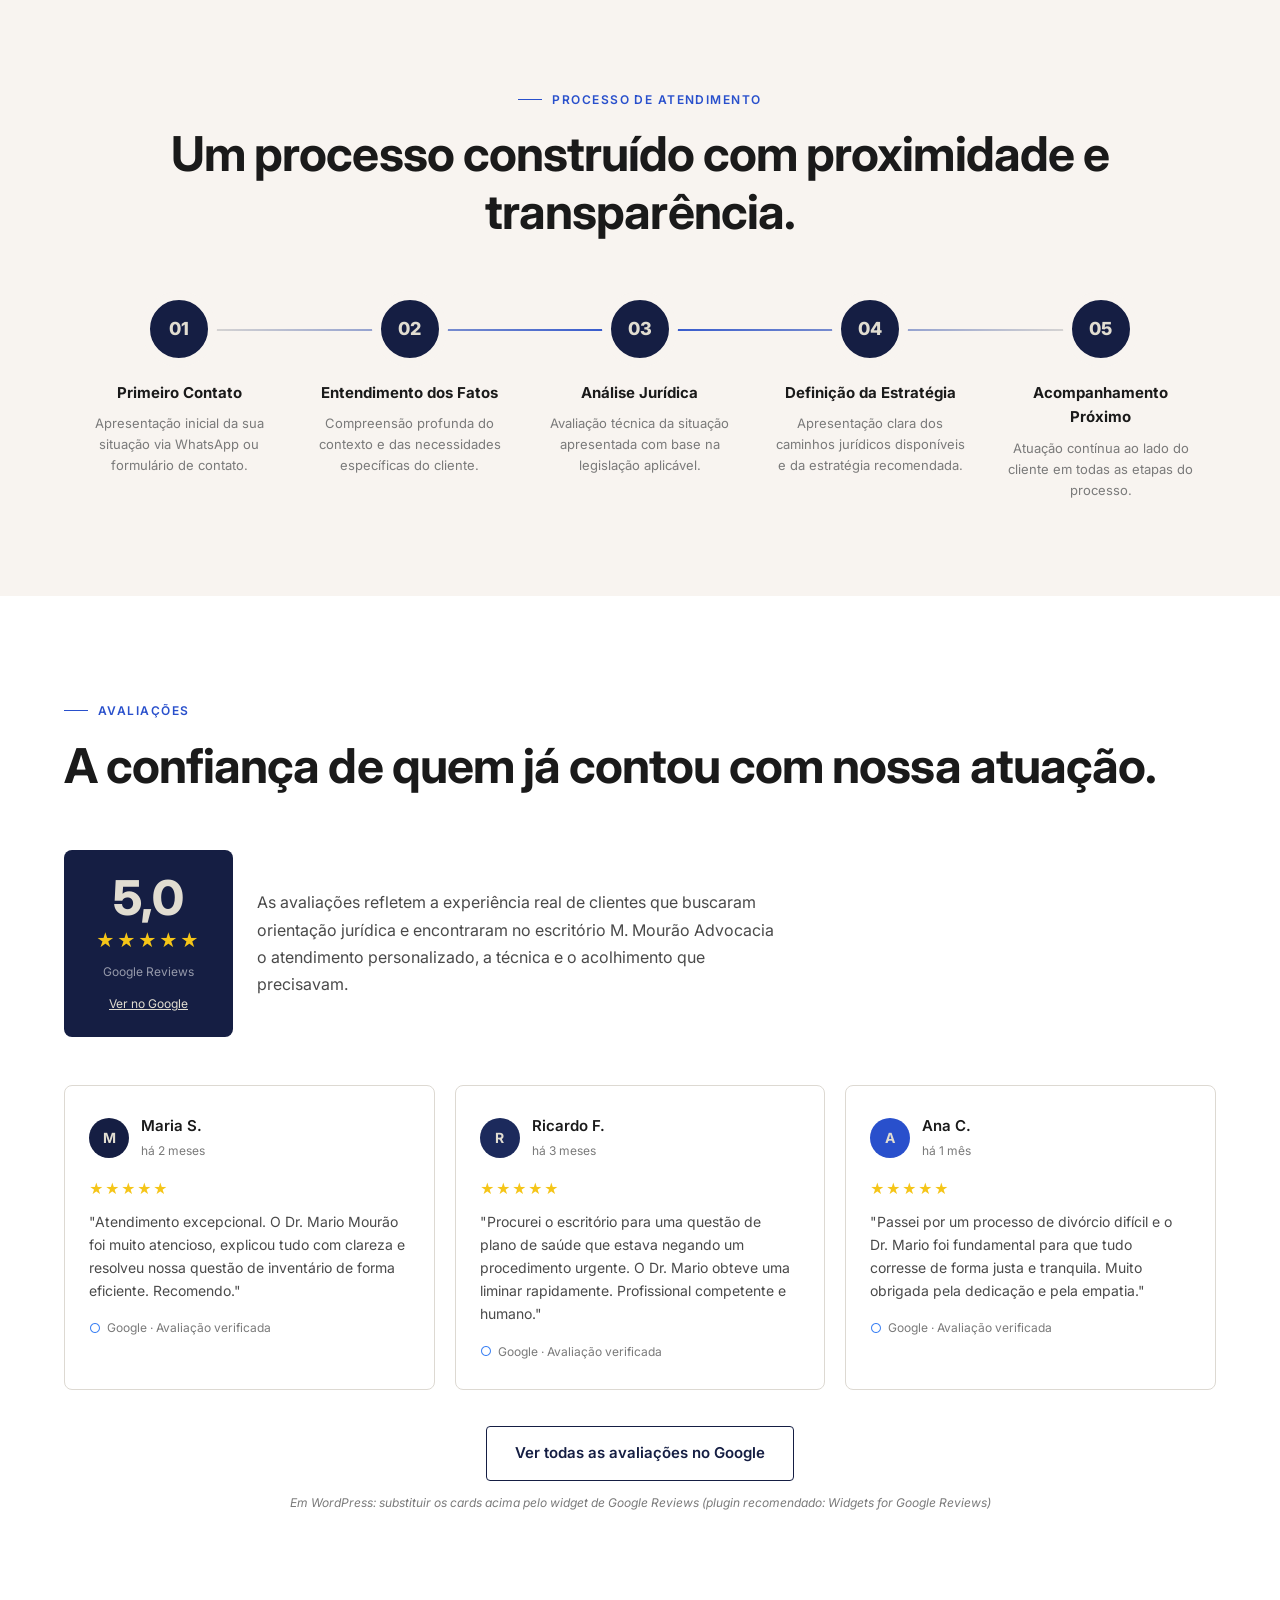
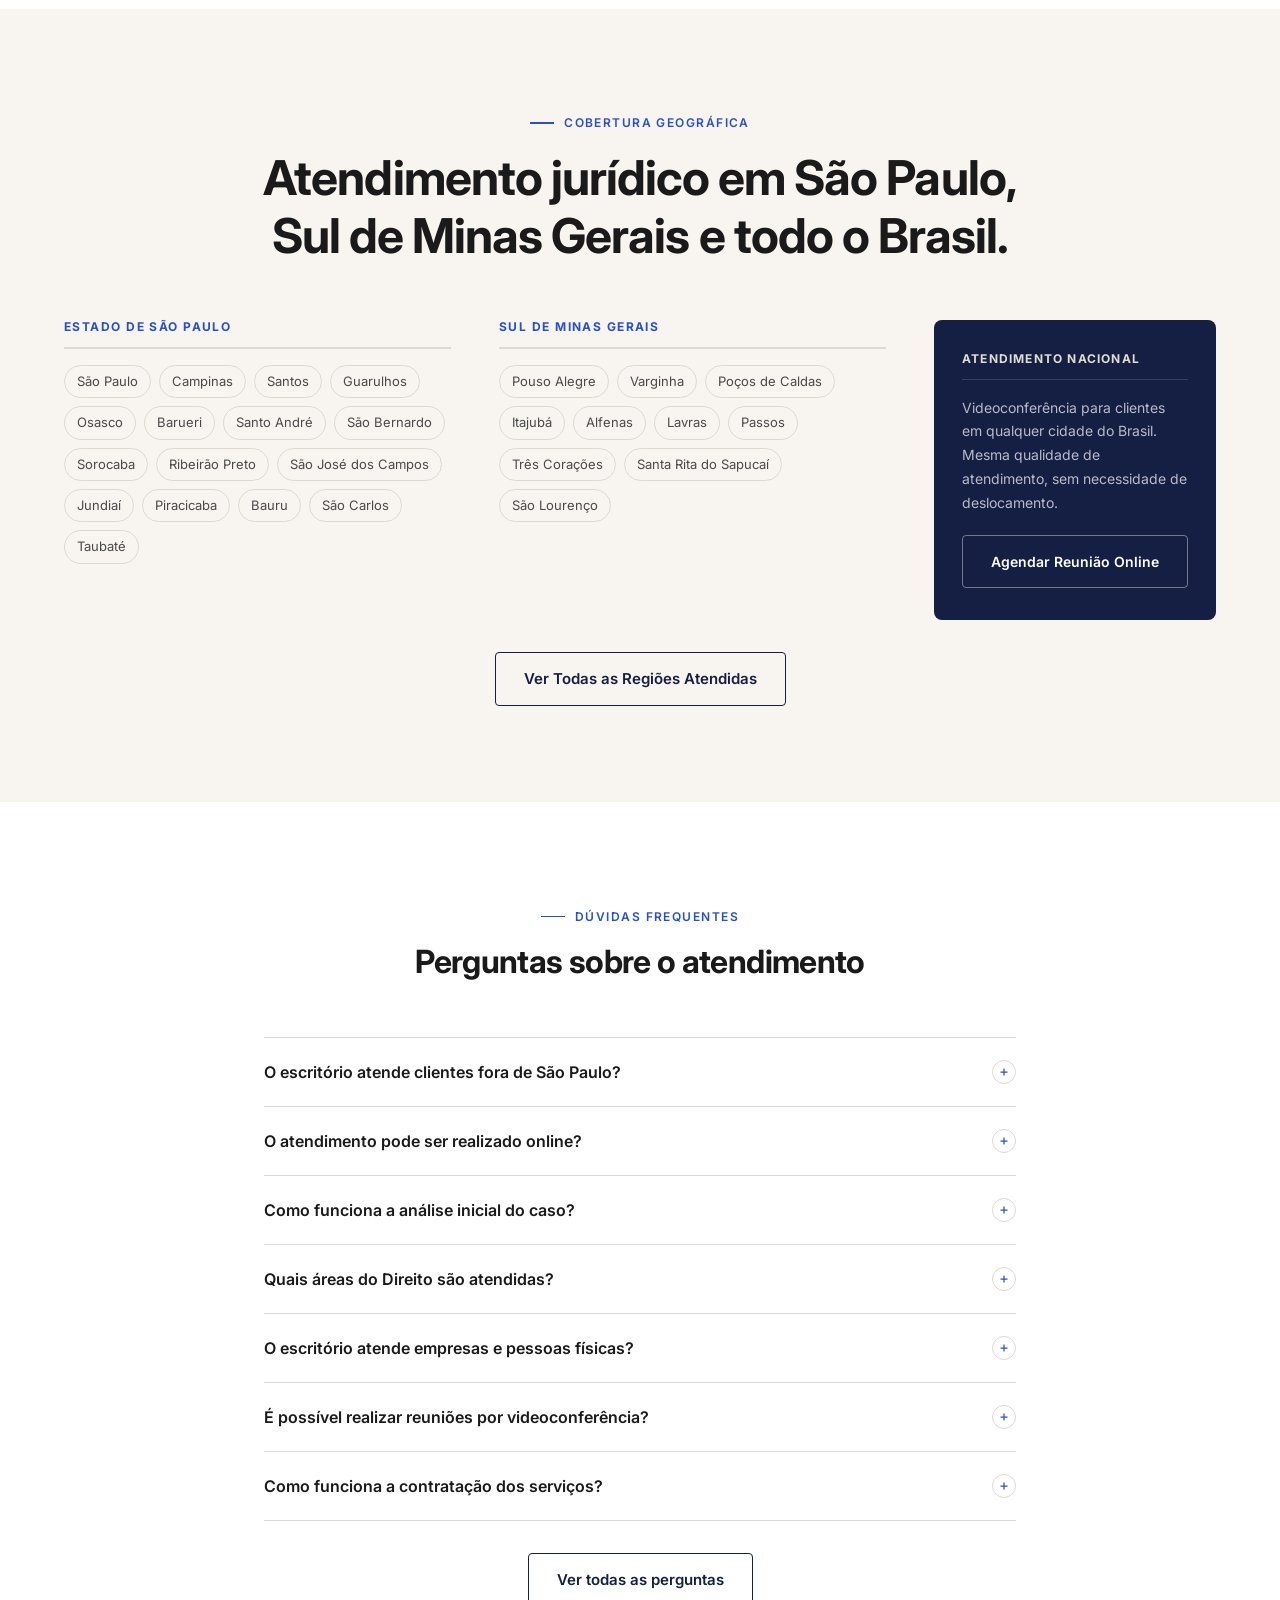
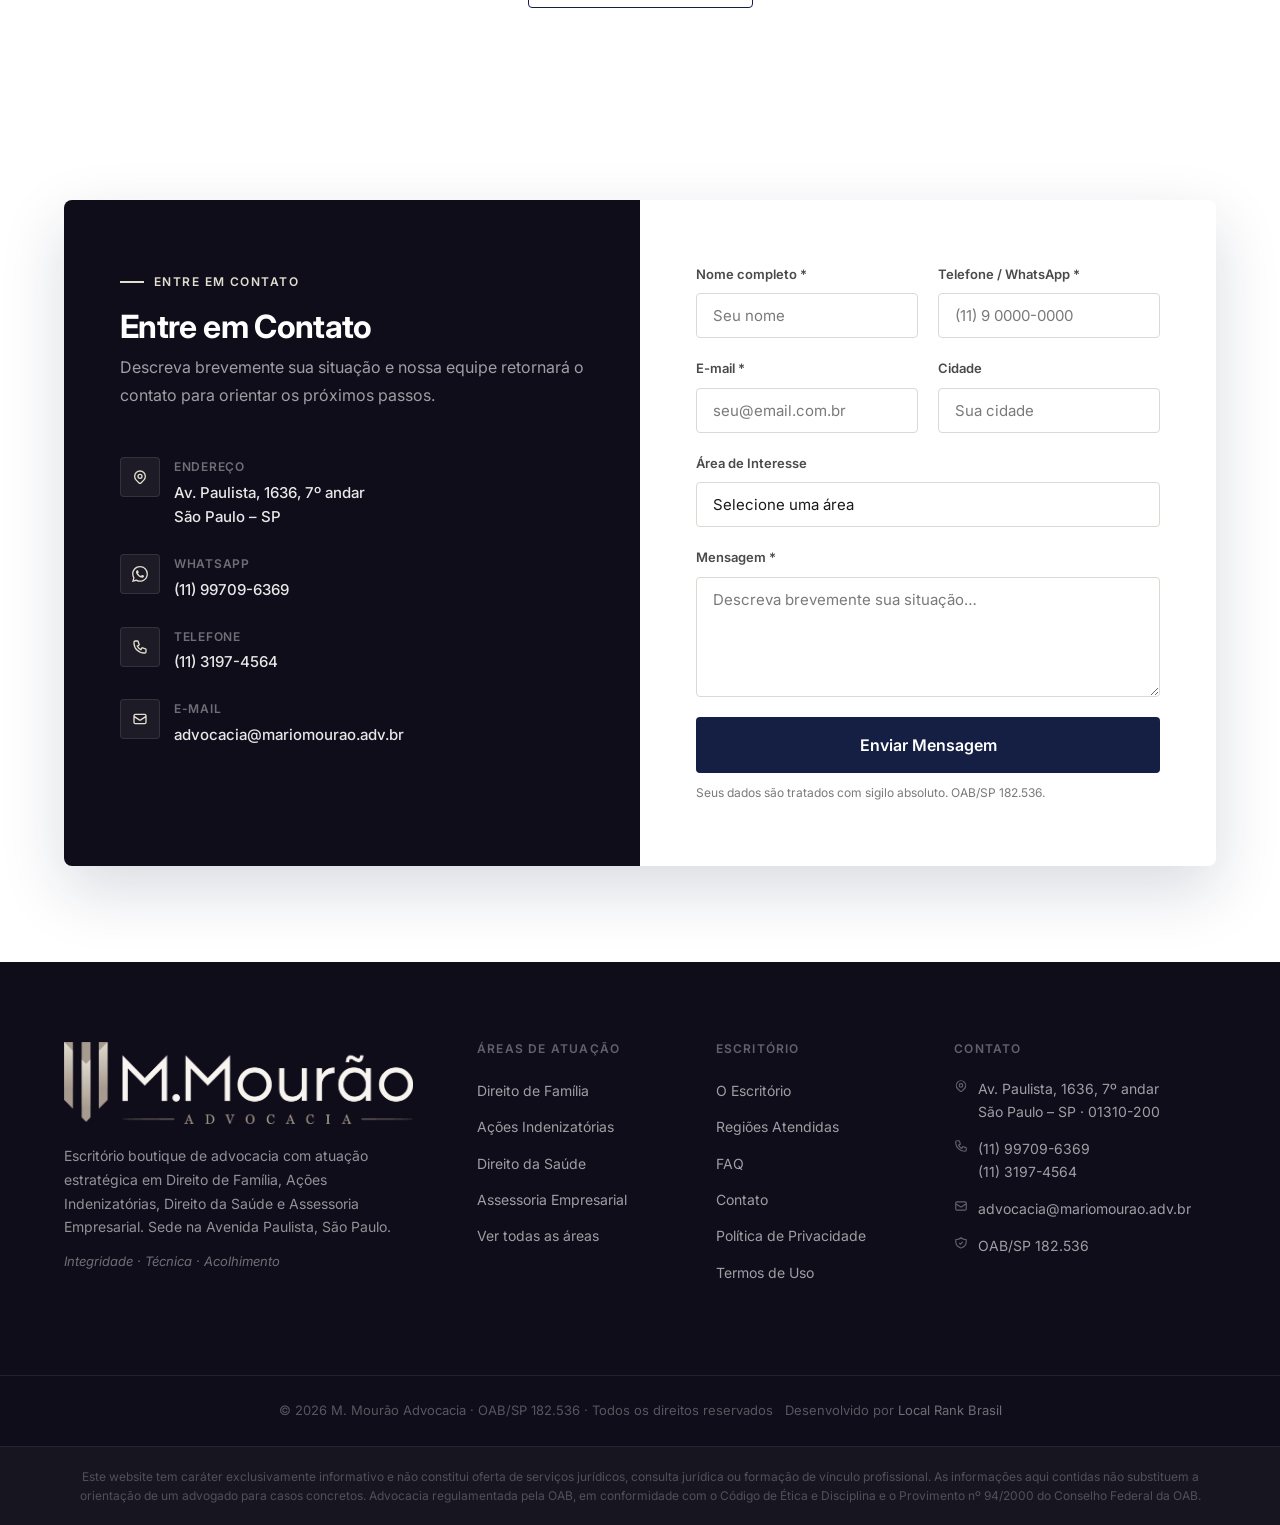
==== commit 1717efe4: "Hero: restaura foto BIFE à direita, mantém grid 2 colunas Co-Authored-By: Claude Sonnet 4.6 <noreply" ====
--- a/website/index.html
+++ b/website/index.html
@@ -69,43 +69,55 @@
 
     /* ══════════════════════════════════════
        SECTION 1 — HERO
-       Foto full-bleed · overlay · 2 colunas
+       Base escura · foto BIFE direita · 2 colunas
        ══════════════════════════════════════ */
     .s-hero {
       position: relative;
       min-height: 100svh;
+      background: #090e1e;
       overflow: hidden;
       display: flex;
       align-items: center;
       padding: 140px 0 90px;
     }
 
-    /* ── Foto de fundo: full-bleed, advogado aparece na coluna direita ── */
-    .hero-bg {
-      position: absolute; inset: 0; z-index: 0;
-    }
-    .hero-bg img {
+    /* ── Foto BIFE: posicionada à direita, blend com o fundo escuro ── */
+    .hero-bife-photo {
+      position: absolute;
+      right: -2%; bottom: 0;
+      height: 96%; width: 68%;
+      z-index: 2; pointer-events: none;
+    }
+    .hero-bife-photo img {
       width: 100%; height: 100%;
-      object-fit: cover;
-      object-position: 68% top; /* foca no advogado — ajuste conforme a foto final */
+      object-fit: cover; object-position: center top;
       display: block;
     }
-    /* Overlay: pesado na esquerda (leitura), dissolve na direita (foto aparece) */
-    .hero-bg-overlay {
-      position: absolute; inset: 0;
+    .hero-bife-photo::before {
+      content: '';
+      position: absolute; inset: 0; z-index: 1;
       background:
         linear-gradient(to right,
-          rgba(9,14,30,.97) 0%,
-          rgba(9,14,30,.92) 28%,
-          rgba(9,14,30,.68) 46%,
-          rgba(9,14,30,.20) 64%,
-          rgba(9,14,30,.04) 80%,
-          transparent 100%),
-        linear-gradient(to bottom,
-          rgba(9,14,30,.45) 0%,
-          transparent 18%,
-          transparent 78%,
-          rgba(9,14,30,.55) 100%);
+          #090e1e 0%,
+          rgba(9,14,30,.96) 18%,
+          rgba(9,14,30,.78) 34%,
+          rgba(9,14,30,.38) 52%,
+          rgba(9,14,30,.08) 68%,
+          transparent 80%),
+        linear-gradient(to top,
+          #090e1e 0%,
+          rgba(9,14,30,.7) 8%,
+          rgba(9,14,30,.1) 20%,
+          transparent 30%),
+        linear-gradient(to left,
+          rgba(9,14,30,.25) 0%, transparent 18%);
+    }
+    .hero-bife-photo::after {
+      content: '';
+      position: absolute; inset: 0; z-index: 2;
+      background: radial-gradient(ellipse at 75% 30%,
+        rgba(200,170,100,.07) 0%, transparent 55%);
+      mix-blend-mode: screen;
     }
 
     /* ── Iluminação atmosférica ── */
@@ -609,17 +621,7 @@
       .hero-grid { grid-template-columns: 1fr; }
       .hero-right-col { display: none; }
       .hero-left-col { padding-right: 0; }
-      /* Overlay mais escuro para compensar foto sem lado direito */
-      .hero-bg-overlay {
-        background:
-          linear-gradient(to right,
-            rgba(9,14,30,.97) 0%,
-            rgba(9,14,30,.90) 50%,
-            rgba(9,14,30,.70) 100%),
-          linear-gradient(to bottom,
-            rgba(9,14,30,.45) 0%, transparent 18%,
-            transparent 78%, rgba(9,14,30,.55) 100%);
-      }
+      .hero-bife-photo { width: 80%; opacity: .4; }
       .areas-home-grid { grid-template-columns: repeat(2, 1fr); }
       .area-home-card { border-bottom: 1px solid var(--c-border); }
       .sobre-grid { grid-template-columns: 1fr; }
@@ -703,11 +705,9 @@
      ══════════════════════════════════════════════════════════ -->
 <section class="s-hero" aria-label="Apresentação">
 
-  <!-- Foto de fundo: full-bleed -->
-  <div class="hero-bg" aria-hidden="true">
-    <img src="assets/fotos/mario-01.jpg"
-         alt="">
-    <div class="hero-bg-overlay"></div>
+  <!-- Foto BIFE: posicionada à direita, blendada no fundo escuro -->
+  <div class="hero-bife-photo" aria-hidden="true">
+    <img src="assets/fotos/mario-01.jpg" alt="">
   </div>
 
   <!-- Iluminação atmosférica -->
